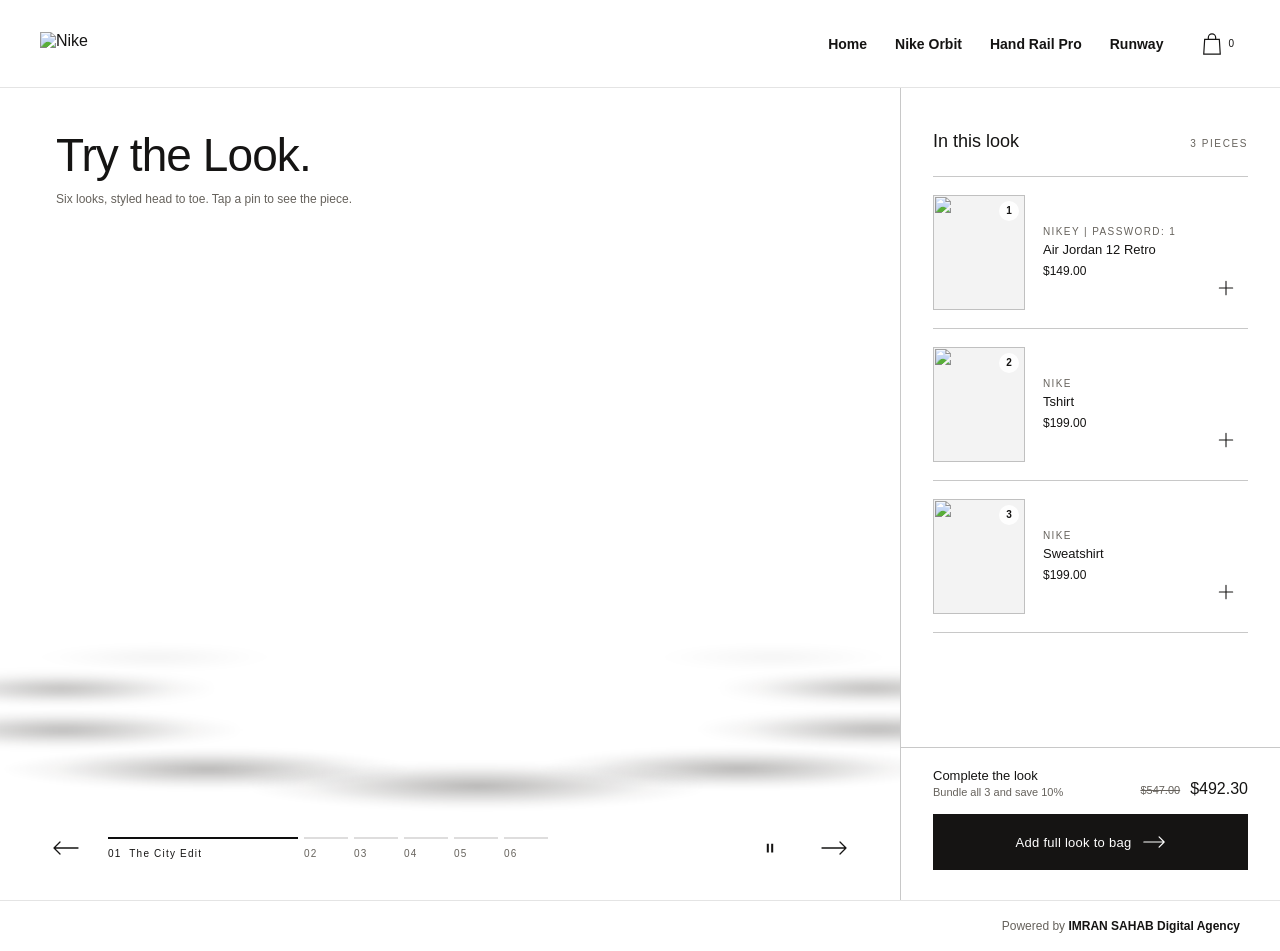
==== index.html @ c948097f "Rename Index.html to index.html so static hosts serve it at the site root Co-Authored-By: Claude Son" ====
<!doctype html>
<html lang="en">
<head>
<meta charset="utf-8">
<meta name="viewport" content="width=device-width,initial-scale=1">
<meta name="theme-color" content="#ffffff">
<meta name="author" content="IMRAN SAHAB Digital Agency">
<title>Try the Look — Runway</title>
<meta name="description" content="Six looks, styled head to toe. Explore the runway, isolate a look, and tap a pin to see the piece.">
<link rel="preload" as="image" href="https://reel-ref-try-the-look.vercel.app/assets/model-1-640.webp" fetchpriority="high">
<style>
@font-face{font-family:Inter;src:url(https://reel-ref-try-the-look.vercel.app/assets/inter-600.woff2) format('woff2');font-weight:600;font-style:normal;font-display:swap}
:root{color-scheme:light;--font-body--family:Helvetica,Arial,sans-serif;--font-body--weight:400;--font-heading--family:Helvetica,Arial,sans-serif;--font-heading--weight:400;--color-primary-button-background:#151413;--color-primary-button-text:#fff;--style-border-radius-buttons-primary:0px}
*{box-sizing:border-box}
html,body{margin:0;padding:0;max-width:100%;font-family:Helvetica,Arial,sans-serif;color:#151413;background:#fff}
body{overflow-x:hidden}
button,input,select{font:inherit}
a{color:inherit;text-decoration:none}
button{color:inherit}
button,a{-webkit-tap-highlight-color:transparent}
button:focus-visible,a:focus-visible{outline:2px solid #151413;outline-offset:4px}
[hidden]{display:none!important}

/* header */
.site-header{height:88px;padding:0 40px;display:flex;align-items:center;gap:32px;border-bottom:1px solid #e4e4e4;background:#fff;position:relative;z-index:50}
.brand{margin-right:auto;display:inline-flex}
.brand img{display:block;width:68px;height:24px;object-fit:contain}
.site-header nav{display:flex;gap:28px;font-size:14px;font-weight:600;font-family:Inter,Helvetica,Arial,sans-serif}
.site-header nav a{padding:12px 0}
.site-header nav a:hover{text-decoration:underline;text-underline-offset:4px}
#open-bag{display:flex;align-items:center;justify-content:center;gap:5px;background:none;border:0;min-width:44px;min-height:44px;cursor:pointer}
#open-bag svg{width:22px;height:24px;fill:none;stroke:currentColor;stroke-width:1.3}
#open-bag span{font-size:10px}

/* section tokens */
runway-section{display:block;position:relative;color:var(--rw-text);background:var(--rw-panel);font-family:var(--font-body--family);font-weight:var(--font-body--weight);-webkit-font-smoothing:antialiased;
--rw-h:var(--rw-h-d);--rw-sub:var(--rw-sub-d);--rw-label:var(--rw-label-d);--rw-chip:var(--rw-chip-d);--rw-ph:var(--rw-ph-d);--rw-pt-size:var(--rw-pt-size-d);--rw-price:var(--rw-price-d);--rw-opt:var(--rw-opt-d);--rw-total:var(--rw-total-d);--rw-thumb:var(--rw-thumb-d);--rw-panel-pad:var(--rw-panel-pad-d);--rw-model-h:560px;
--rw-stage:var(--rw-c-stage);--rw-panel:var(--rw-c-panel);--rw-text:var(--rw-c-text);--rw-head:var(--rw-c-text);--rw-muted:var(--rw-c-muted);--rw-accent:var(--rw-c-accent);--rw-on-accent:var(--rw-c-on-accent);--rw-line:var(--rw-c-line);
--rw-btn-bg:var(--color-primary-button-background);--rw-btn-fg:var(--color-primary-button-text);--rw-btn-radius:var(--style-border-radius-buttons-primary);
--rw-ease:cubic-bezier(.16,1,.3,1);--rw-ease-silk:cubic-bezier(.65,0,.35,1);--rw-ease-spring:cubic-bezier(.34,1.56,.64,1);--rw-ease-sheet:cubic-bezier(.32,.72,0,1);--rw-pin-base:.15s}
.rw__sr{position:absolute;width:1px;height:1px;overflow:hidden;clip:rect(0,0,0,0);white-space:nowrap}
.rw svg{display:block}
.rw__sticky{height:var(--rw-frame-h,100svh);display:flex;flex-direction:column}
.rw__grid{flex:1 1 auto;min-height:0;display:grid;grid-template-columns:minmax(0,1fr) var(--rw-panel-w,380px);grid-template-rows:minmax(0,1fr);width:100%;max-width:none;margin:0 auto}
.rw__left{position:relative;display:flex;flex-direction:column;background:var(--rw-stage);overflow:hidden;min-height:0}
.rw__panel{position:relative;background:var(--rw-panel);min-height:0}
.rw__panel.has-rule{border-left:1px solid var(--rw-line)}
.rw__panel-inner{position:absolute;inset:0;display:flex;flex-direction:column}

/* head */
.rw__head{display:flex;justify-content:space-between;align-items:flex-end;gap:24px;padding:44px 56px 0;z-index:5;transition:opacity .7s var(--rw-ease) .2s}
.rw__intro{display:flex;flex-direction:column;gap:12px;max-width:640px}
.rw__title{margin:0;font-family:var(--rw-hf);font-weight:var(--rw-hw);font-size:var(--rw-h);line-height:1;letter-spacing:-.02em;color:var(--rw-head)}
.rw__sub{margin:0;font-size:var(--rw-sub);line-height:1.55;color:var(--rw-muted);max-width:46ch}

/* stage */
.rw__stage{position:relative;flex:1 1 auto;min-height:0;touch-action:pan-y;user-select:none;-webkit-user-select:none;cursor:grab;outline:0;overflow:hidden;z-index:0}
.rw--is-dragging .rw__stage,.rw.is-dragging .rw__stage{cursor:grabbing}
.rw__stage:focus-visible{box-shadow:inset 0 0 0 2px var(--rw-accent)}
.rw__actors,.rw__heroes{position:absolute;inset:0;transition:opacity .7s var(--rw-ease) .2s}
.rw__heroes{pointer-events:none;z-index:1500}
.rw__model{position:absolute;left:0;bottom:0;transform-origin:50% 100%;will-change:transform,opacity;opacity:0;visibility:hidden}
.rw__figure{position:relative;height:var(--rw-model-h);aspect-ratio:var(--rw-ar,.5625)}
.rw__art{position:absolute;inset:0;transform:translateY(calc(var(--rw-foot,0) * 100%))}
.rw__art>img{position:absolute;inset:0;width:100%;height:100%;object-fit:contain;object-position:50% 100%;pointer-events:none;-webkit-user-drag:none;opacity:0}
.rw__art>img.is-decoded{opacity:1}
.rw__hit{position:absolute;inset:0;z-index:1;background:transparent;border:0;padding:0;border-radius:24px;cursor:pointer}
.rw__hit:focus-visible{outline:2px solid var(--rw-accent);outline-offset:6px}
.rw__shadow{position:absolute;left:58%;bottom:0;width:150%;height:9%;min-height:14px;max-height:46px;transform:translate(-50%,50%);filter:blur(2px);pointer-events:none;background:radial-gradient(closest-side,rgb(20 16 12/.30),rgb(20 16 12/.14) 45%,rgb(20 16 12/.04) 75%,rgb(20 16 12/0))}
.rw__hero{position:absolute;left:var(--rw-hx,72%);bottom:var(--rw-hy,30px);transform:translateX(-50%) scale(var(--rw-fs,1));transform-origin:50% 100%;opacity:0;visibility:hidden}
.rw--still .rw__hero.is-on{opacity:1;visibility:visible}
.rw__morph{position:relative}
.rw__zoom{position:absolute;inset:0;z-index:1;background:transparent;border:0;padding:0;border-radius:24px;cursor:zoom-in;pointer-events:none}
.rw--still .rw__hero.is-on .rw__zoom{pointer-events:auto}
.rw__pins{position:absolute;inset:0;pointer-events:none}
.rw__pin{position:absolute;width:44px;height:44px;margin:-22px 0 0 -22px;background:transparent;border:0;padding:0;display:grid;place-items:center;cursor:pointer;pointer-events:auto;z-index:2}
.rw--popup .rw__hero .rw__pin{display:none!important}
.rw__pin-dot{position:relative;width:24px;height:24px;border-radius:50%;background:rgb(255 255 255/.86);backdrop-filter:blur(6px);-webkit-backdrop-filter:blur(6px);color:#151413;font-size:11px;font-weight:600;line-height:1;display:grid;place-items:center;box-shadow:0 4px 14px -4px rgb(0 0 0/.35);transition:transform .5s cubic-bezier(.2,1.6,.4,1),background .25s,color .25s,box-shadow .4s}
.rw__pin-dot::after,.rw__pin-dot::before{content:"";position:absolute;inset:-5px;border-radius:50%;border:1px solid rgb(255 255 255/.8);animation:rw-ring 2.6s cubic-bezier(.2,.6,.3,1) infinite;pointer-events:none}
.rw__pin-dot::before{border-color:rgb(255 255 255/.55);animation-delay:1.3s}
.rw__pin.is-hot .rw__pin-dot{transform:scale(1.3);background:var(--rw-accent);color:#fff;box-shadow:0 0 0 6px color-mix(in srgb,var(--rw-accent) 22%,transparent),0 8px 20px -6px rgb(0 0 0/.45)}
@media (hover:hover){.rw__pin:hover .rw__pin-dot{transform:scale(1.3);background:var(--rw-accent);color:#fff;box-shadow:0 0 0 6px color-mix(in srgb,var(--rw-accent) 22%,transparent),0 8px 20px -6px rgb(0 0 0/.45)}}
.rw__pin:focus-visible{outline:0}
.rw__pin:focus-visible .rw__pin-dot{box-shadow:0 0 0 2px #fff,0 0 0 4px var(--rw-accent)}
.rw__pin::after{content:attr(data-tip);position:absolute;left:calc(100% - 6px);top:50%;max-width:200px;overflow:hidden;text-overflow:ellipsis;white-space:nowrap;padding:7px 12px;border-radius:999px;background:rgb(255 255 255/.88);backdrop-filter:blur(10px);-webkit-backdrop-filter:blur(10px);color:#151413;font-size:11px;font-weight:500;letter-spacing:.04em;line-height:1;box-shadow:0 10px 26px -12px rgb(0 0 0/.4);opacity:0;transform:translate(-8px,-50%) scale(.96);transform-origin:left;transition:opacity .35s,transform .6s var(--rw-ease);pointer-events:none}
.rw__pin.is-hot::after,.rw__pin:focus-visible::after{opacity:1;transform:translate(0,-50%)}
@media (hover:hover){.rw__pin:hover::after{opacity:1;transform:translate(0,-50%)}}

/* sweep */
.rw__sweep{position:absolute;inset:0;z-index:1550;mix-blend-mode:soft-light;pointer-events:none;overflow:hidden}
.rw__sweep::before{content:"";position:absolute;top:-20%;bottom:-20%;left:0;width:42%;background:linear-gradient(100deg,transparent,rgb(255 255 255/.25) 42%,rgb(255 255 255/.55) 50%,rgb(255 255 255/.25) 58%,transparent);transform:translateX(-130%) skewX(-12deg);opacity:0}
.rw__stage.is-sweep .rw__sweep::before{animation:rw-sweep 1.5s var(--rw-ease-silk)}

/* cursor */
.rw__cursor{position:absolute;left:0;top:0;width:0;height:0;z-index:1700;pointer-events:none}
.rw__cursor-in{position:absolute;left:-42px;top:-42px;width:84px;height:84px;border-radius:50%;display:grid;place-items:center;color:#151413;border:1px solid color-mix(in srgb,#151413 28%,transparent);background:color-mix(in srgb,#fff 40%,transparent);backdrop-filter:blur(6px);-webkit-backdrop-filter:blur(6px);opacity:0;transform:scale(.3);transition:transform .6s var(--rw-ease),opacity .35s,background .35s,border-color .35s,color .35s}
.rw__cursor-label{grid-area:1/1;font-size:10px;letter-spacing:.24em;padding-left:.24em;text-transform:uppercase;white-space:nowrap;transition:opacity .25s,letter-spacing .7s var(--rw-ease)}
.rw__cursor-view{opacity:0}
.rw__cursor.is-on .rw__cursor-in{opacity:1;transform:scale(1)}
.rw__cursor.is-view .rw__cursor-drag{opacity:0}
.rw__cursor.is-view .rw__cursor-view{opacity:1}
.rw__cursor.is-link .rw__cursor-in{transform:scale(.2);background:var(--rw-accent);border-color:transparent}
.rw__cursor.is-link .rw__cursor-label{opacity:0}
.rw.is-dragging .rw__cursor.is-on .rw__cursor-in{transform:scale(.74);background:var(--rw-accent);border-color:var(--rw-accent);color:#fff}
.rw.is-dragging .rw__cursor-drag{letter-spacing:.42em;opacity:1}
.rw.is-dragging .rw__cursor-view{opacity:0}
.rw--cursor .rw__stage,.rw--cursor .rw__stage *{cursor:none}

.rw__walk{display:none}

/* controls */
.rw__controls{display:flex;align-items:center;gap:20px;padding:6px 44px 30px;z-index:5}
.rw__icon{position:relative;width:44px;height:44px;display:grid;place-items:center;border:0;background:none;color:#151413;padding:0;cursor:pointer;flex:none}
.rw__icon::before{content:"";position:absolute;inset:2px;border-radius:50%;border:1px solid currentColor;opacity:0;transform:scale(.55);transition:transform .7s var(--rw-ease),opacity .4s}
.rw__icon:hover::before{opacity:.22;transform:scale(1)}
.rw__icon svg{fill:none;stroke:currentColor;stroke-width:1.3;stroke-linecap:round;stroke-linejoin:round;transition:transform .5s cubic-bezier(.2,1.6,.4,1)}
.rw__icon[data-rw-prev]:hover svg{transform:translateX(-4px)}
.rw__icon[data-rw-next]:hover svg{transform:translateX(4px)}
.rw__icon:active svg{transform:scale(.88)}
.rw__icon:focus-visible{outline:2px solid var(--rw-accent);outline-offset:2px;border-radius:4px}
.rw__auto svg{fill:currentColor;stroke:none}
.rw__auto .rw__ic-pause{display:none}
.rw__auto.is-playing .rw__ic-pause{display:block}
.rw__auto.is-playing .rw__ic-play{display:none}
.rw__ticks{display:flex;flex:1;gap:6px;min-width:0}
.rw__tick{flex:0 1 44px;min-width:14px;height:44px;display:flex;flex-direction:column;justify-content:center;gap:9px;background:none;border:0;padding:0;text-align:left;color:var(--rw-muted);cursor:pointer;transition:flex-basis .8s cubic-bezier(.2,1.25,.3,1),color .3s}
.rw__tick[aria-current="true"]{flex:0 0 190px;color:#151413}
.rw__tick:hover{color:#151413}
.rw__tick-bar{display:block;position:relative;height:2px;width:100%;overflow:hidden;background:color-mix(in srgb,#151413 14%,transparent);transition:transform .5s var(--rw-ease)}
.rw__tick:hover .rw__tick-bar{transform:scaleY(1.5)}
.rw__tick-bar::after{content:"";position:absolute;inset:0;background:#151413;transform:scaleX(0);transform-origin:left;transition:transform 1s var(--rw-ease),opacity .4s,background .4s}
.rw__tick.is-past .rw__tick-bar::after{transform:scaleX(1);opacity:.35}
.rw__tick[aria-current="true"] .rw__tick-bar::after{transform:scaleX(1);background:var(--rw-accent);opacity:1}
.rw__auto.is-playing~* {}
.rw.is-playing .rw__tick[aria-current="true"] .rw__tick-bar::after{transform:scaleX(0);transition:none}
.rw.is-playing .rw__tick.is-run[aria-current="true"] .rw__tick-bar::after{animation:rw-fill var(--rw-speed,5s) linear forwards}
.rw__tick-label{display:block;font-size:10px;letter-spacing:.12em;white-space:nowrap;overflow:hidden;text-overflow:ellipsis;font-variant-numeric:tabular-nums}
.rw__tick-name{display:none}
.rw__tick[aria-current="true"] .rw__tick-name{display:inline;animation:rw-name-in 1.1s var(--rw-ease) .1s backwards}

/* panel */
.rw__panel-head{display:flex;justify-content:space-between;align-items:baseline;gap:12px;padding:44px 32px 18px}
.rw__panel-title{margin:0;font-family:var(--rw-hf);font-weight:var(--rw-hw);font-size:var(--rw-ph);line-height:1.1}
.rw__label{font-size:var(--rw-label);letter-spacing:.16em;text-transform:uppercase;color:var(--rw-muted);white-space:nowrap;font-variant-numeric:tabular-nums}
.rw__label.is-swap{animation:rw-fade .8s var(--rw-ease)}
.rw__look-panel{display:flex;flex-direction:column;flex:1 1 auto;min-height:0}
.rw__mhead{display:none}
.rw__items{list-style:none;margin:0;padding:6px 32px 20px;display:flex;flex-direction:column;overflow-y:auto;flex:1 1 auto;min-height:0;overscroll-behavior:contain;scrollbar-width:thin}
.rw__item{position:relative;display:grid;grid-template-columns:var(--rw-thumb) minmax(0,1fr) 44px;column-gap:18px;align-items:center;padding:18px 0;border-top:1px solid var(--rw-line)}
.rw__item:last-child{border-bottom:1px solid var(--rw-line)}
.rw__item::after{content:"";position:absolute;left:0;right:0;bottom:-1px;height:1px;background:var(--rw-accent);transform:scaleX(0);transform-origin:left;transition:transform .9s var(--rw-ease);pointer-events:none}
.rw__item.is-hot::after{transform:scaleX(1)}
@media (hover:hover){.rw__item:hover::after{transform:scaleX(1)}}
.rw__media{display:block;position:relative;aspect-ratio:4/5;overflow:hidden;background:color-mix(in srgb,#151413 5%,#fff)}
.rw__media img{width:100%;height:100%;object-fit:cover;display:block;transition:transform 1.4s var(--rw-ease)}
@media (hover:hover){.rw__item:hover .rw__media img{transform:scale(1.07)}}
.rw__num{position:absolute;top:6px;right:6px;width:20px;height:20px;border-radius:50%;background:rgb(255 255 255/.9);color:#151413;font-size:10px;font-weight:600;display:grid;place-items:center;transition:background .3s,color .3s,transform .45s cubic-bezier(.2,1.6,.4,1)}
.rw__item.is-hot .rw__num{background:var(--rw-accent);color:#fff;transform:scale(1.12)}
@media (hover:hover){.rw__item:hover .rw__num{background:var(--rw-accent);color:#fff;transform:scale(1.12)}}
.rw__tag{position:absolute;top:calc(var(--rw-tag-top) - 7px);left:calc(var(--rw-tag-left) + 8px);z-index:2;display:flex;flex-direction:column;transform-origin:10px 0;pointer-events:none}
.rw__tag::before{content:"";width:1px;height:11px;margin-left:10px;background:color-mix(in srgb,#151413 50%,transparent)}
.rw__tag-text{background:#151413;color:var(--rw-panel);font-size:9px;font-weight:600;letter-spacing:.14em;text-transform:uppercase;padding:4px 6px;border-radius:2px}
@media (hover:hover){.rw__item:hover .rw__tag{animation:rw-swing 1.4s cubic-bezier(.3,.7,.4,1)}}
.rw__info{display:flex;flex-direction:column;gap:5px;min-width:0}
.rw__type{font-size:10px;letter-spacing:.14em;text-transform:uppercase;color:var(--rw-muted);white-space:nowrap;overflow:hidden;text-overflow:ellipsis;font-variant-numeric:tabular-nums}
.rw__name{font-size:var(--rw-pt-size);font-weight:500;line-height:1.3;align-self:flex-start;background:linear-gradient(currentColor,currentColor) 0 100%/0 1px no-repeat;transition:background-size .7s var(--rw-ease)}
.rw__name:hover{background-size:100% 1px}
.rw__price{font-size:var(--rw-price);display:flex;gap:8px}
.rw__add{position:relative;width:44px;height:44px;display:grid;place-items:center;border:0;background:none;padding:0;align-self:end;cursor:pointer;color:#151413}
.rw__add::before{content:"";position:absolute;inset:4px;border-radius:var(--rw-add-radius);border:1px solid currentColor;opacity:0;transform:scale(.55);transition:transform .7s var(--rw-ease),opacity .4s;pointer-events:none}
.rw__add:hover::before,.rw__item.is-picking .rw__add::before{opacity:.22;transform:scale(1)}
.rw__add svg{grid-area:1/1;fill:none;stroke:currentColor;stroke-linecap:round;stroke-linejoin:round;transition:transform .55s cubic-bezier(.2,1.6,.4,1),opacity .2s}
.rw__add .rw__ic-plus{stroke-width:1.3}
.rw__add .rw__ic-check,.rw__add .rw__ic-spin{opacity:0}
.rw__add .rw__ic-check{stroke-width:1.5;stroke-dasharray:24;stroke-dashoffset:24}
.rw__add .rw__ic-spin{stroke-width:1.5}
.rw__item.is-picking .rw__ic-plus{transform:rotate(45deg)}
.rw__item.is-loading .rw__ic-plus{opacity:0}
.rw__item.is-loading .rw__ic-spin{opacity:1;animation:rw-spin .8s linear infinite}
.rw__item.is-loading .rw__media::after{content:"";position:absolute;inset:0;background:linear-gradient(100deg,transparent 30%,rgb(255 255 255/.5) 50%,transparent 70%);animation:rw-shimmer 1.1s linear infinite}
.rw__item.is-added .rw__ic-plus,.rw__item.is-added .rw__ic-spin{opacity:0}
.rw__item.is-added .rw__ic-check{opacity:1;color:var(--rw-accent);stroke-dashoffset:0;animation:rw-pop .6s cubic-bezier(.2,1.6,.4,1);transition:stroke-dashoffset .7s var(--rw-ease) .1s,opacity .2s}
.rw__item.is-added .rw__add::before{inset:4px;opacity:0;border-color:var(--rw-accent);animation:rw-burst 1s var(--rw-ease) forwards}

/* picker (inline + sheet) */
.rw__picker{grid-column:1/-1;display:flex;flex-direction:column;gap:14px;padding-top:16px}
.rw__picker:not([hidden]){animation:rw-drop .7s var(--rw-ease)}
.rw__picker:not([hidden]) .rw__opt{animation:rw-rise .8s var(--rw-ease)}
.rw__picker:not([hidden]) .rw__confirm{animation:rw-rise .8s var(--rw-ease) .16s backwards}
.rw__picker-head{display:none}
.rw__opt{border:0;padding:0;margin:0;min-width:0}
.rw__opt-name{font-size:var(--rw-opt,11px);color:var(--rw-text,#151413);margin-bottom:8px;padding:0;display:block}
.rw__opt-values{display:flex;flex-wrap:wrap;gap:8px}
.rw__pill{position:relative;display:inline-flex}
.rw__pill input{position:absolute;inset:0;width:100%;height:100%;opacity:0;margin:0;cursor:pointer;z-index:1}
.rw__pill-label{display:inline-flex;align-items:center;justify-content:center;min-width:44px;min-height:40px;padding:0 14px;border-radius:var(--rw-pill-radius,30px);border:1px solid var(--rw-line,#c8c8c8);background:transparent;color:var(--rw-text,#151413);font-size:var(--rw-opt,11px);transition:background .3s,color .3s,border-color .3s,transform .45s var(--rw-ease-spring,cubic-bezier(.34,1.56,.64,1)),box-shadow .45s;position:relative}
.rw__pill:hover .rw__pill-label{border-color:var(--rw-text,#151413)}
.rw__pill input:checked+.rw__pill-label{background:var(--rw-text,#151413);color:#fff;border-color:var(--rw-text,#151413)}
.rw__pill:active .rw__pill-label{transform:scale(.94)}
.rw__pill input:focus-visible+.rw__pill-label{outline:2px solid var(--rw-accent,#0e0e0e);outline-offset:2px}
.rw__pill.is-unavailable .rw__pill-label{color:var(--rw-muted,#66625c);background-image:linear-gradient(to top right,transparent calc(50% - .5px),currentColor calc(50% - .5px),currentColor calc(50% + .5px),transparent calc(50% + .5px))}
.rw__confirm,.rw__cta{position:relative;overflow:hidden;border:0;border-radius:var(--rw-btn-radius,0);background:var(--rw-btn-bg,#151413);color:var(--rw-btn-fg,#fff);font-weight:500;letter-spacing:.02em;display:flex;align-items:center;justify-content:center;cursor:pointer;width:100%}
.rw__confirm{min-height:46px;font-size:11px;gap:10px;transition:transform .4s cubic-bezier(.2,1.5,.4,1)}
.rw__confirm:hover{transform:translateY(-1px)}
.rw__confirm::before,.rw__cta::before{content:"";position:absolute;top:0;bottom:0;left:0;width:60%;background:linear-gradient(100deg,transparent,rgb(255 255 255/.26) 50%,transparent);transform:translateX(-140%) skewX(-18deg);pointer-events:none}
.rw__confirm:hover::before,.rw__cta:hover::before{transform:translateX(260%) skewX(-18deg);transition:transform 1.1s var(--rw-ease,cubic-bezier(.16,1,.3,1))}
.rw__confirm:disabled{opacity:.45;cursor:default}

/* bundle */
.rw__bundle{padding:20px 32px 30px;display:flex;flex-direction:column;gap:16px;background:var(--rw-panel)}
.rw__bundle.has-rule{border-top:1px solid var(--rw-line)}
.rw__msg{margin:0;font-size:11px;line-height:1.45;color:var(--rw-accent)}
.rw__msg:not(:empty){animation:rw-rise .6s var(--rw-ease)}
.rw__msg:empty{display:none}
.rw__bundle-row{display:flex;justify-content:space-between;align-items:flex-end;gap:12px}
.rw__bundle-copy{display:flex;flex-direction:column;gap:3px}
.rw__bundle-title{font-size:13px;font-weight:500}
.rw__bundle-note{font-size:11px;color:var(--rw-muted)}
.rw__bundle-price{display:flex;align-items:baseline;gap:10px;white-space:nowrap}
.rw__bundle-price s{font-size:11px;color:var(--rw-muted)}
.rw__bundle-price strong{font-family:var(--rw-hf);font-weight:var(--rw-hw);font-size:var(--rw-total)}
.rw__cta{min-height:56px;font-size:13px;gap:12px;transition:transform .6s var(--rw-ease),background .45s,color .45s,box-shadow .6s var(--rw-ease)}
.rw__cta:hover{transform:translateY(-2px);box-shadow:0 18px 34px -22px color-mix(in srgb,#151413 80%,transparent)}
.rw__cta:active{transform:scale(.985)}
.rw__cta-arrow{transition:transform .5s cubic-bezier(.2,1.6,.4,1);fill:none;stroke:currentColor;stroke-width:1.4;stroke-linecap:round;stroke-linejoin:round}
.rw__cta:hover .rw__cta-arrow{transform:translateX(4px)}
.rw .rw__cta-spin{display:none;fill:none;stroke:currentColor;stroke-width:1.8;stroke-linecap:round}
.rw__cta.is-loading .rw__cta-arrow{display:none}
.rw__cta.is-loading .rw__cta-spin{display:block;animation:rw-spin .8s linear infinite}
.rw__cta:disabled{opacity:.5}
.rw__cta-m,.rw__cta-done{display:none}
.rw__look-panel.is-complete .rw__cta{background:var(--rw-accent);color:#fff;animation:rw-glow 1.8s var(--rw-ease)}
.rw__look-panel.is-complete .rw__cta-add,.rw__look-panel.is-complete .rw__cta-m{display:none}
.rw__look-panel.is-complete .rw__cta-done{display:inline;animation:rw-rise .7s}
.rw__look-panel.is-in .rw__bundle-row{animation:rw-rise 1s var(--rw-ease) .38s backwards}
.rw__look-panel.is-in .rw__cta{animation:rw-rise 1s var(--rw-ease) .46s backwards}
.rw__look-panel.is-in.is-complete .rw__cta{animation:rw-glow 1.8s var(--rw-ease)}
.rw__look-panel.is-in .rw__item{animation:rw-item-in 1.1s var(--rw-ease) backwards;animation-delay:calc(var(--i)*85ms + 140ms)}
.rw__look-panel.is-in .rw__media{animation:rw-curtain 1.2s var(--rw-ease) backwards;animation-delay:calc(var(--i)*85ms + 200ms)}
.rw__look-panel.is-in .rw__media img{animation:rw-media-in 1.8s var(--rw-ease) backwards;animation-delay:calc(var(--i)*85ms + 200ms)}

/* intro reveal */
.rw--js .rw__title,.rw--js .rw__sub,.rw--js .rw__panel-head{opacity:0;transform:translateY(22px);filter:blur(8px)}
.rw--js .rw__title{letter-spacing:.03em}
.rw--js .rw__stage,.rw--js .rw__controls,.rw--js .rw__panel{opacity:0}
.rw--js.is-revealed .rw__title,.rw--js.is-revealed .rw__sub,.rw--js.is-revealed .rw__panel-head{opacity:1;transform:none;filter:none;transition:opacity 1.1s var(--rw-ease),transform 1.4s var(--rw-ease),filter 1.1s var(--rw-ease),letter-spacing 1.8s var(--rw-ease)}
.rw--js.is-revealed .rw__title{letter-spacing:-.02em;transition-delay:.12s}
.rw--js.is-revealed .rw__sub{transition-delay:.26s}
.rw--js.is-revealed .rw__panel-head{transition-delay:.34s}
.rw--js.is-revealed .rw__stage{opacity:1;transition:opacity 1.6s var(--rw-ease) .1s}
.rw--js.is-revealed .rw__panel{opacity:1;transition:opacity 1.2s var(--rw-ease) .25s}
.rw--js.is-revealed .rw__controls{opacity:1;transition:opacity 1.2s var(--rw-ease) .55s}

/* popup */
.rw__lb{position:absolute;inset:0;z-index:40;visibility:hidden;pointer-events:none;transition:visibility 0s linear .95s}
.rw__lb::before{content:"";position:absolute;inset:0;background:var(--rw-stage);opacity:0;transition:opacity .6s var(--rw-ease) .15s}
.rw--zoom .rw__lb{visibility:visible;pointer-events:auto;transition:none}
.rw--zoom .rw__lb::before{opacity:1;transition:opacity .45s}
.rw--zoom .rw__actors,.rw--zoom .rw__heroes,.rw--zoom .rw__head,.rw--zoom .rw__walk{opacity:0;pointer-events:none;transition:opacity .35s}
.rw__lb-stage{position:absolute;inset:88px 48px 48px;display:flex;align-items:flex-end;justify-content:center;cursor:zoom-out}
.rw__lb-model{position:relative;flex:0 0 auto;cursor:default;transition:transform .95s var(--rw-ease)}
.rw__lb-model .rw__figure{height:var(--rw-model-h)}
.rw__lb-model .rw__pin{display:block}
.rw__lb-model .rw__pin-dot{animation:rw-pin-in .9s var(--rw-ease-spring) backwards;animation-delay:calc(var(--pi)*110ms + .6s)}
.rw__lb-top{position:absolute;top:0;left:0;right:0;display:flex;justify-content:space-between;align-items:flex-start;gap:16px;padding:32px 32px 0 56px;opacity:0;transform:translateY(-10px);transition:opacity .3s,transform .3s}
.rw--zoom .rw__lb-top{opacity:1;transform:none;transition:opacity .8s .35s,transform 1s var(--rw-ease) .35s}
.rw__lb-cap{margin:0;display:flex;flex-direction:column;gap:6px;min-width:0}
.rw__lb-kicker{font-size:10px;letter-spacing:.2em;text-transform:uppercase;color:var(--rw-muted);font-variant-numeric:tabular-nums}
.rw__lb-name{font-family:var(--rw-hf);font-weight:var(--rw-hw);font-size:var(--rw-chip);line-height:1.1;overflow:hidden;text-overflow:ellipsis;white-space:nowrap}
.rw__lb-close{width:48px;height:48px;border-radius:50%;flex:none;display:grid;place-items:center;padding:0;cursor:pointer;border:1px solid color-mix(in srgb,#151413 22%,transparent);background:color-mix(in srgb,#fff 55%,transparent);backdrop-filter:blur(8px);-webkit-backdrop-filter:blur(8px);transition:transform .6s var(--rw-ease),border-color .6s var(--rw-ease)}
.rw__lb-close:hover{transform:rotate(90deg);border-color:#151413}
.rw__lb-close:focus-visible{outline:2px solid var(--rw-accent);outline-offset:3px}
.rw__lb-close svg{fill:none;stroke:currentColor;stroke-width:1.5;stroke-linecap:round}
.rw__lb-hint{position:absolute;bottom:16px;left:0;right:0;margin:0;text-align:center;font-size:10px;letter-spacing:.2em;text-transform:uppercase;color:var(--rw-muted);pointer-events:none;opacity:0}
.rw--zoom .rw__lb-hint{opacity:1;transition:opacity 1s var(--rw-ease) 1.1s}

/* bag dialog, toast */
#bag-dialog{border:1px solid #d9d9d9;background:#fff;color:#151413;padding:24px;width:min(560px,100vw - 32px);max-height:85dvh;overflow:auto}
#bag-dialog::backdrop{background:#0005;backdrop-filter:blur(4px)}
.bag-heading{display:flex;justify-content:space-between;align-items:center;gap:20px}
.bag-heading h2{font-size:25px;font-weight:400;margin:0}
#close-bag{font-size:28px;width:44px;height:44px;background:none;border:0;cursor:pointer;line-height:1}
.bag-note{font-size:12px;color:#666;line-height:1.5}
.bag-row{display:grid;grid-template-columns:60px 1fr auto;gap:18px;align-items:center;padding:18px 0;border-bottom:1px solid #ddd}
.bag-row img{width:60px;height:80px;object-fit:contain}
.bag-row h3{font-size:14px;font-weight:400;margin:0 0 8px}
.bag-row p{font-size:12px;margin:0 0 6px}
.bag-row a{font-size:12px;text-decoration:underline;text-underline-offset:3px}
.bag-row button{font-size:20px;padding:12px;background:none;border:0;cursor:pointer}
#bag-total{text-align:right;font-size:15px;padding:12px 0;margin:0}
#export-bag{background:#151413;color:#fff;border:0;padding:16px 20px;width:100%;cursor:pointer}
#export-bag:disabled{opacity:.4;cursor:default}
#bag-status{position:fixed;bottom:24px;left:50%;transform:translateX(-50%);background:#151413;color:#fff;padding:12px 20px;font-size:12px;z-index:2147483002;opacity:0;transition:opacity .25s;pointer-events:none}
#bag-status.is-on{opacity:1}

/* sheet host */
.rw-sheet-host .rw__pick-scrim{position:fixed;inset:0;z-index:2147483000;background:rgb(12 10 8/.38);border:0;padding:0;opacity:0;transition:opacity .5s var(--rw-ease)}
.rw-sheet-host.is-open .rw__pick-scrim{opacity:1}
.rw-sheet-host .rw__picker{position:fixed;left:0;right:0;bottom:0;z-index:2147483001;max-height:min(82vh,640px);overflow:auto;overscroll-behavior:contain;gap:18px;padding:14px 20px calc(20px + env(safe-area-inset-bottom));background:var(--rw-panel);border-radius:var(--rw-bar-r) var(--rw-bar-r) 0 0;box-shadow:0 -24px 60px -24px rgb(0 0 0/.4);animation:rw-sheet-up .65s var(--rw-ease-sheet)}
.rw-sheet-host .rw__picker::before{content:"";align-self:center;width:34px;height:4px;border-radius:2px;background:color-mix(in srgb,var(--rw-text) 16%,transparent);flex:none}
.rw-sheet-host .rw__picker-head{display:grid;grid-template-columns:52px 1fr 44px;gap:14px;align-items:center;padding-bottom:16px;border-bottom:1px solid var(--rw-line)}
.rw-sheet-host .rw__picker-thumb{width:52px;height:64px;object-fit:cover;display:block}
.rw-sheet-host .rw__picker-title{font-size:var(--rw-pt-size);font-weight:500;display:block}
.rw-sheet-host .rw__picker-price{font-size:var(--rw-price);color:var(--rw-muted);display:block}
.rw-sheet-host .rw__picker-close{width:44px;height:44px;border:0;background:none;display:grid;place-items:center;padding:0;cursor:pointer;transition:transform .4s}
.rw-sheet-host .rw__picker-close:active{transform:rotate(90deg) scale(.9)}
.rw-sheet-host .rw__picker-close svg{fill:none;stroke:currentColor;stroke-width:1.5;stroke-linecap:round}
.rw-sheet-host .rw__confirm{min-height:54px}
.rw-sheet-host .rw__picker-head>span{display:block}

/* keyframes */
@keyframes rw-fade{from{opacity:0;transform:translateY(6px)}to{opacity:1;transform:none}}
@keyframes rw-name-in{from{opacity:0;letter-spacing:.34em}to{opacity:1;letter-spacing:.12em}}
@keyframes rw-fill{from{transform:scaleX(0)}to{transform:scaleX(1)}}
@keyframes rw-sweep{0%{transform:translateX(-130%) skewX(-12deg);opacity:0}18%{opacity:1}100%{transform:translateX(330%) skewX(-12deg);opacity:0}}
@keyframes rw-ring{from{transform:scale(.8);opacity:.9}to{transform:scale(1.7);opacity:0}}
@keyframes rw-pin-in{from{transform:scale(0);opacity:0}to{transform:scale(1);opacity:1}}
@keyframes rw-swing{0%{transform:rotate(-16deg)}25%{transform:rotate(11deg)}45%{transform:rotate(-7deg)}65%{transform:rotate(4deg)}82%{transform:rotate(-2deg)}100%{transform:rotate(0)}}
@keyframes rw-item-in{from{opacity:0;transform:translateY(26px);filter:blur(8px)}to{opacity:1;transform:none;filter:none}}
@keyframes rw-curtain{from{clip-path:inset(0 0 100% 0)}to{clip-path:inset(0)}}
@keyframes rw-media-in{from{transform:scale(1.22);filter:saturate(.4) brightness(1.08)}to{transform:none;filter:none}}
@keyframes rw-drop{from{opacity:0;transform:translateY(-8px)}to{opacity:1;transform:none}}
@keyframes rw-rise{from{opacity:0;transform:translateY(14px)}to{opacity:1;transform:none}}
@keyframes rw-glow{0%{box-shadow:0 0 0 0 color-mix(in srgb,var(--rw-accent) 55%,transparent)}100%{box-shadow:0 0 0 16px color-mix(in srgb,var(--rw-accent) 0%,transparent)}}
@keyframes rw-pop{0%{transform:scale(.4)}60%{transform:scale(1.25)}100%{transform:scale(1)}}
@keyframes rw-burst{from{transform:scale(.55);opacity:.9}to{transform:scale(1.7);opacity:0}}
@keyframes rw-spin{to{transform:rotate(360deg)}}
@keyframes rw-shimmer{from{transform:translateX(-100%)}to{transform:translateX(100%)}}
@keyframes rw-sheet-up{from{transform:translateY(100%)}to{transform:none}}
@keyframes rw-card-in{from{opacity:0;transform:translateY(10px)}to{opacity:1;transform:none}}

/* 750-1099 */
@media (min-width:750px) and (max-width:1099px){
.rw__head{padding:36px 32px 0;flex-direction:column;align-items:flex-start}
.rw__controls{padding:6px 22px 26px}
.rw__tick[aria-current="true"]{flex-basis:130px}
.rw__grid{grid-template-columns:minmax(0,1fr) min(380px,380px)}
}
/* phones */
@media (max-width:749px){
.site-header{height:68px;padding:0 20px;gap:18px}
.brand img{width:48px;height:17px}
.site-header nav{gap:14px;font-size:11px}
.site-header nav a{padding:15px 0}
.site-header nav a:nth-child(2),.site-header nav a:nth-child(3){display:none}
#open-bag{margin-left:8px}
runway-section{--rw-h:var(--rw-h-m);--rw-sub:var(--rw-sub-m);--rw-label:var(--rw-label-m);--rw-chip:var(--rw-chip-m);--rw-ph:var(--rw-ph-m);--rw-pt-size:var(--rw-pt-size-m);--rw-price:var(--rw-price-m);--rw-opt:var(--rw-opt-m);--rw-total:var(--rw-total-m);--rw-thumb:var(--rw-thumb-m);--rw-panel-pad:20px}
.rw__grid{display:flex;flex-direction:column;position:relative;overflow:hidden}
.rw__left{flex:1 1 auto;z-index:1;padding-bottom:20px}
.rw__head{flex-direction:column;align-items:stretch;gap:18px;padding:30px 20px 0}
.rw__intro{gap:10px}
.rw__title{font-size:min(24px,11.5vw)}
.rw__controls{display:none}
.rw__walk{display:block;position:absolute;left:50%;bottom:8px;z-index:1600;width:min(140px,38%);transform:translateX(-50%)}
.rw__walk-line{display:block;height:2px;background:color-mix(in srgb,var(--rw-text) 14%,transparent);position:relative;overflow:hidden}
.rw__walk-line::after{content:"";position:absolute;inset:0;background:var(--rw-accent);transform:scaleX(var(--rw-progress,.1667));transform-origin:left;transition:transform 1.1s var(--rw-ease)}
.rw__panel{position:relative;z-index:2;flex:0 0 auto;margin-top:-20px;border-radius:20px 20px 0 0;border-left:0}
.rw__panel-inner{position:static}
.rw__panel-head{display:none}
.rw__look-panel{flex:0 0 auto}
.rw__mhead{display:flex;align-items:baseline;justify-content:space-between;gap:12px;padding:12px 20px 6px}
.rw__mhead-title{font-family:var(--rw-hf);font-weight:var(--rw-hw);font-size:16px;line-height:1.15;overflow:hidden;text-overflow:ellipsis;white-space:nowrap}
.rw__look-panel.is-in .rw__mhead .rw__label{animation:rw-fade .8s var(--rw-ease)}
.rw__items{flex-direction:row;flex:0 0 auto;gap:0;padding:10px 20px 6px;overflow-x:auto;overflow-y:hidden;scroll-snap-type:x mandatory;scroll-padding-inline:20px;overscroll-behavior-x:contain;scrollbar-width:none;-webkit-overflow-scrolling:touch}
.rw__items::-webkit-scrollbar{display:none}
.rw__item{flex:0 0 calc(100% - 64px);scroll-snap-align:start;margin-right:16px;padding:6px 16px 6px 0;column-gap:14px;border-top:0;border-bottom:0!important}
.rw__item:last-child{margin-right:0}
.rw__item:not(:last-child){border-right:1px solid var(--rw-line)}
.rw__add{align-self:center}
.rw__media:active img{transform:scale(1.04)}
.rw__tag{left:6px;top:-1px}
.rw__look-panel.is-in .rw__item{animation:rw-card-in .9s var(--rw-ease) backwards;animation-delay:calc(var(--i)*80ms + 100ms)}
.rw__look-panel.is-in .rw__media,.rw__look-panel.is-in .rw__media img{animation:none}
.rw__bundle{padding:10px 20px calc(16px + env(safe-area-inset-bottom));gap:10px}
.rw__bundle.has-rule{border-top:0}
.rw__bundle-row{display:none}
.rw__cta{min-height:54px}
.rw__cta-add,.rw__cta-arrow{display:none}
.rw__cta-m{display:inline}
.rw__look-panel.is-in .rw__cta{animation:rw-rise 1s var(--rw-ease) .3s backwards}
.rw__lb{bottom:20px}
.rw__lb-stage{inset:72px 16px 40px}
.rw__lb-top{padding:16px 12px 0 20px}
.rw__lb-close{width:44px;height:44px}
.rw__lb-hint{bottom:12px}
.rw__pin::after{max-width:150px}
}
@media (max-width:374px){
.rw__head{padding:22px 16px 0}
.rw__mhead{padding-left:16px;padding-right:16px}
.rw__items{padding-left:16px;padding-right:16px;scroll-padding-inline:16px}
.rw__bundle{padding-left:16px;padding-right:16px}
.rw__item{flex-basis:calc(100% - 44px);column-gap:12px}
}
@media (max-height:520px) and (orientation:landscape){
.rw__head{padding-top:14px}
.rw__sub{display:none}
.rw__title{font-size:min(var(--rw-h),36px)}
.rw__panel-head{padding:18px 32px 10px}
.rw__controls{padding-bottom:8px}
}
@media (hover:none){.rw__item:hover .rw__media img{transform:none}}

/* reduced motion */
@media (prefers-reduced-motion:reduce){
html{scroll-behavior:auto}
.rw--js .rw__title,.rw--js .rw__sub,.rw--js .rw__panel-head,.rw--js .rw__stage,.rw--js .rw__controls,.rw--js .rw__panel{opacity:1;transform:none;filter:none;transition:none!important}
.rw--js .rw__title{letter-spacing:-.02em}
.rw__pin-dot::after,.rw__pin-dot::before,.rw__lb-model .rw__pin-dot,.rw__item:hover .rw__tag,.rw__look-panel.is-in .rw__item,.rw__look-panel.is-in .rw__media,.rw__look-panel.is-in .rw__media img,.rw__picker:not([hidden]),.rw__picker:not([hidden]) .rw__opt,.rw__picker:not([hidden]) .rw__confirm,.rw__look-panel.is-in .rw__bundle-row,.rw__look-panel.is-in .rw__cta,.rw__look-panel.is-complete .rw__cta,.rw__look-panel.is-complete .rw__cta-done,.rw__tick[aria-current="true"] .rw__tick-name,.rw__label.is-swap,.rw__item.is-added .rw__ic-check,.rw__item.is-added .rw__add::before,.rw__item.is-loading .rw__media::after,.rw__msg:not(:empty),.rw__look-panel.is-in .rw__mhead .rw__label,.rw-sheet-host .rw__picker{animation:none!important}
.rw__tick,.rw__icon,.rw__icon svg,.rw__cta,.rw__cursor-in,.rw__name,.rw__item::after,.rw__lb-model,.rw__lb::before,.rw__lb-top,.rw__lb-hint,.rw__actors,.rw__heroes,.rw__head,.rw__walk-line::after,.rw-sheet-host .rw__pick-scrim,#bag-status{transition:none!important}
}

/* footer */
.site-footer{display:flex;justify-content:flex-end;align-items:center;padding:18px 40px;border-top:1px solid #e4e4e4;background:#fff;font-size:12px;color:#66625c}
.site-footer a{color:inherit;text-decoration:none}
.site-footer strong{font-weight:600;color:#151413}
@media (max-width:749px){.site-footer{padding:16px 20px}}

</style>
</head>
<body>
<header class="site-header shopify-section-group-header-group">
<a href="./" class="brand" aria-label="Runway home"><img src="https://reel-ref-try-the-look.vercel.app/assets/nike-logo.svg" width="68" height="24" alt="Nike"></a>
<nav aria-label="Main navigation"><a href="./">Home</a><a href="https://nike-makknzjs.myshopify.com/pages/nike-orbit" target="_blank" rel="noopener noreferrer">Nike Orbit</a><a href="https://nike-makknzjs.myshopify.com/pages/scene-rail" target="_blank" rel="noopener noreferrer">Hand Rail Pro</a><a href="./" aria-current="page">Runway</a></nav>
<button id="open-bag" type="button" aria-label="Open styling bag"><svg width="22" height="24" viewBox="0 0 24 26" fill="none" stroke="currentColor" stroke-width="1.3" aria-hidden="true"><path d="M4 8h16l1 16H3L4 8zM8 8V6a4 4 0 0 1 8 0v2"/></svg><span data-cart-count>0</span></button>
</header>
<main>
<runway-section id="Runway-template--28035983671601__the_runway_wdM8BG" class="rw rw--add-icon rw--popup rw--list has-dividers has-border" data-feel="balanced" data-blur="true" data-mblur="true" data-style="ring" data-mstyle="classic" data-fit="true" data-height-mode="original" data-height-vh="100" data-mheight-mode="custom" data-mheight-vh="109" data-reflect="false" data-autoplay="true" data-speed="5000" data-after-add="stay" data-bundle-code="" data-msg-choose="Pick a size for: [items]" data-msg-error="Couldn’t add to bag. Please try again." data-msg-soldout="Sold out" style="--rw-c-stage:#ffffff;--rw-c-panel:#ffffff;--rw-c-text:#151413;--rw-c-muted:#66625c;--rw-c-accent:#0e0e0e;--rw-c-on-accent:#ffffff;--rw-c-line:#c8c8c8;--rw-card:#DFDFDF;--rw-hf:var(--font-heading--family, inherit);--rw-hw:400;--rw-h-d:46px;--rw-h-m:24px;--rw-sub-d:12px;--rw-sub-m:12px;--rw-eyebrow-d:11px;--rw-eyebrow-m:10px;--rw-label-d:10px;--rw-label-m:9px;--rw-chip-d:17px;--rw-chip-m:18px;--rw-ph-d:18px;--rw-ph-m:16px;--rw-pt-size-d:13px;--rw-pt-size-m:12px;--rw-price-d:12px;--rw-price-m:12px;--rw-opt-d:11px;--rw-opt-m:11px;--rw-total-d:16px;--rw-total-m:16px;--rw-thumb-d:92px;--rw-thumb-m:62px;--rw-tag-top:18px;--rw-tag-left:0px;--rw-thumb-radius:0px;--rw-morph:900ms;--rw-bar-r:20px;--rw-panel-w:380px;--rw-panel-pad-d:32px;--rw-radius:0px;--rw-max:none;--rw-speed:5s;--rw-ax:40%;--rw-btn-radius:0px;--rw-pill-radius:30px;--rw-add-radius:20px">
<div class="rw__sticky"><div class="rw__grid">
<div class="rw__left">
<div class="rw__head"><div class="rw__intro"><h2 class="rw__title">Try the Look.</h2><p class="rw__sub">Six looks, styled head to toe. Tap a pin to see the piece.</p></div><span class="rw__sr" aria-live="polite" aria-atomic="true" data-rw-live></span></div>
<div class="rw__stage" data-rw-stage tabindex="0" role="region" aria-roledescription="carousel" aria-label="Try the Look. — use arrow keys or swipe to change look">
<div class="rw__actors" data-rw-actors><div class="rw__model" data-rw-model data-index="0" aria-hidden="true"><span class="rw__shadow"></span><div class="rw__figure" style="--rw-ar:0.5625"><div class="rw__art"><img src="https://reel-ref-try-the-look.vercel.app/assets/model-1-640.webp" srcset="https://reel-ref-try-the-look.vercel.app/assets/model-1-640.webp 640w, https://reel-ref-try-the-look.vercel.app/assets/original-look-1.webp 1080w" sizes="(min-width: 1800px) 540px, (min-width: 750px) 420px, 320px" loading="eager" decoding="async" width="1100" height="1956" draggable="false" data-model-image alt="The City Edit"><button class="rw__hit" type="button" data-rw-go="0" aria-label="Look 1: The City Edit" tabindex="-1"></button></div></div></div><div class="rw__model" data-rw-model data-index="1" aria-hidden="true"><span class="rw__shadow"></span><div class="rw__figure" style="--rw-ar:0.5625"><div class="rw__art"><img src="https://reel-ref-try-the-look.vercel.app/assets/model-5-640.webp" srcset="https://reel-ref-try-the-look.vercel.app/assets/model-5-640.webp 640w, https://reel-ref-try-the-look.vercel.app/assets/original-look-5.webp 1080w" sizes="(min-width: 1800px) 540px, (min-width: 750px) 420px, 320px" loading="eager" decoding="async" width="1100" height="1956" draggable="false" data-model-image alt="Gallery Opening"><button class="rw__hit" type="button" data-rw-go="1" aria-label="Look 2: Gallery Opening" tabindex="-1"></button></div></div></div><div class="rw__model" data-rw-model data-index="2" aria-hidden="true"><span class="rw__shadow"></span><div class="rw__figure" style="--rw-ar:0.5625"><div class="rw__art"><img src="https://reel-ref-try-the-look.vercel.app/assets/model-4-640.webp" srcset="https://reel-ref-try-the-look.vercel.app/assets/model-4-640.webp 640w, https://reel-ref-try-the-look.vercel.app/assets/original-look-4.webp 1080w" sizes="(min-width: 1800px) 540px, (min-width: 750px) 420px, 320px" loading="eager" decoding="async" width="1100" height="1956" draggable="false" data-model-image alt="Gallery Opening"><button class="rw__hit" type="button" data-rw-go="2" aria-label="Look 3: Gallery Opening" tabindex="-1"></button></div></div></div><div class="rw__model" data-rw-model data-index="3" aria-hidden="true"><span class="rw__shadow"></span><div class="rw__figure" style="--rw-ar:0.5625"><div class="rw__art"><img src="https://reel-ref-try-the-look.vercel.app/assets/model-6-640.webp" srcset="https://reel-ref-try-the-look.vercel.app/assets/model-6-640.webp 640w, https://reel-ref-try-the-look.vercel.app/assets/original-look-6.webp 1080w" sizes="(min-width: 1800px) 540px, (min-width: 750px) 420px, 320px" loading="eager" decoding="async" width="1100" height="1956" draggable="false" data-model-image alt="Studio Day"><button class="rw__hit" type="button" data-rw-go="3" aria-label="Look 4: Studio Day" tabindex="-1"></button></div></div></div><div class="rw__model" data-rw-model data-index="4" aria-hidden="true"><span class="rw__shadow"></span><div class="rw__figure" style="--rw-ar:0.5625"><div class="rw__art"><img src="https://reel-ref-try-the-look.vercel.app/assets/model-3-640.webp" srcset="https://reel-ref-try-the-look.vercel.app/assets/model-3-640.webp 640w, https://reel-ref-try-the-look.vercel.app/assets/original-look-3.webp 1080w" sizes="(min-width: 1800px) 540px, (min-width: 750px) 420px, 320px" loading="eager" decoding="async" width="1100" height="1956" draggable="false" data-model-image alt="Studio Day"><button class="rw__hit" type="button" data-rw-go="4" aria-label="Look 5: Studio Day" tabindex="-1"></button></div></div></div><div class="rw__model" data-rw-model data-index="5" aria-hidden="true"><span class="rw__shadow"></span><div class="rw__figure" style="--rw-ar:0.5625"><div class="rw__art"><img src="https://reel-ref-try-the-look.vercel.app/assets/model-2-640.webp" srcset="https://reel-ref-try-the-look.vercel.app/assets/model-2-640.webp 640w, https://reel-ref-try-the-look.vercel.app/assets/original-look-2.webp 1080w" sizes="(min-width: 1800px) 540px, (min-width: 750px) 420px, 320px" loading="eager" decoding="async" width="1100" height="1956" draggable="false" data-model-image alt="Studio Day"><button class="rw__hit" type="button" data-rw-go="5" aria-label="Look 6: Studio Day" tabindex="-1"></button></div></div></div></div>
<div class="rw__heroes" data-rw-heroes><div class="rw__hero is-on" data-rw-hero data-index="0" data-name="The City Edit" data-label="Look 1: The City Edit" data-probe="https://reel-ref-try-the-look.vercel.app/assets/model-1-640.webp" aria-hidden="false"><div class="rw__morph"><span class="rw__shadow"></span><div class="rw__figure" style="--rw-ar:0.5625"><div class="rw__art"><img src="https://reel-ref-try-the-look.vercel.app/assets/model-1-640.webp" srcset="https://reel-ref-try-the-look.vercel.app/assets/model-1-640.webp 640w, https://reel-ref-try-the-look.vercel.app/assets/original-look-1.webp 1080w" sizes="(min-width: 1800px) 540px, (min-width: 750px) 420px, 320px" loading="eager" decoding="async" width="1100" height="1956" draggable="false" data-model-image alt="The City Edit"><button class="rw__zoom" type="button" data-rw-zoom aria-label="View look: The City Edit" tabindex="0"></button><div class="rw__pins"><button class="rw__pin" type="button" data-rw-pin="1" data-tip="Air Jordan 12 Retro" style="left:47%;top:27%;--pi:1" aria-label="1: Air Jordan 12 Retro" tabindex="-1"><span class="rw__pin-dot">1</span></button><button class="rw__pin" type="button" data-rw-pin="2" data-tip="Tshirt" style="left:48%;top:58%;--pi:2" aria-label="2: Tshirt" tabindex="-1"><span class="rw__pin-dot">2</span></button><button class="rw__pin" type="button" data-rw-pin="3" data-tip="Sweatshirt" style="left:45%;top:96%;--pi:3" aria-label="3: Sweatshirt" tabindex="-1"><span class="rw__pin-dot">3</span></button></div></div></div></div></div><div class="rw__hero" data-rw-hero data-index="1" data-name="Gallery Opening" data-label="Look 2: Gallery Opening" data-probe="https://reel-ref-try-the-look.vercel.app/assets/model-5-640.webp" aria-hidden="true"><div class="rw__morph"><span class="rw__shadow"></span><div class="rw__figure" style="--rw-ar:0.5625"><div class="rw__art"><img src="https://reel-ref-try-the-look.vercel.app/assets/model-5-640.webp" srcset="https://reel-ref-try-the-look.vercel.app/assets/model-5-640.webp 640w, https://reel-ref-try-the-look.vercel.app/assets/original-look-5.webp 1080w" sizes="(min-width: 1800px) 540px, (min-width: 750px) 420px, 320px" loading="eager" decoding="async" width="1100" height="1956" draggable="false" data-model-image alt="Gallery Opening"><button class="rw__zoom" type="button" data-rw-zoom aria-label="View look: Gallery Opening" tabindex="-1"></button><div class="rw__pins"><button class="rw__pin" type="button" data-rw-pin="1" data-tip="Tatum 5 Orbit" style="left:50%;top:28%;--pi:1" aria-label="1: Tatum 5 Orbit" tabindex="-1"><span class="rw__pin-dot">1</span></button><button class="rw__pin" type="button" data-rw-pin="2" data-tip="Hoodie Black" style="left:48%;top:58%;--pi:2" aria-label="2: Hoodie Black" tabindex="-1"><span class="rw__pin-dot">2</span></button><button class="rw__pin" type="button" data-rw-pin="3" data-tip="Tshirt" style="left:45%;top:88%;--pi:3" aria-label="3: Tshirt" tabindex="-1"><span class="rw__pin-dot">3</span></button></div></div></div></div></div><div class="rw__hero" data-rw-hero data-index="2" data-name="Gallery Opening" data-label="Look 3: Gallery Opening" data-probe="https://reel-ref-try-the-look.vercel.app/assets/model-4-640.webp" aria-hidden="true"><div class="rw__morph"><span class="rw__shadow"></span><div class="rw__figure" style="--rw-ar:0.5625"><div class="rw__art"><img src="https://reel-ref-try-the-look.vercel.app/assets/model-4-640.webp" srcset="https://reel-ref-try-the-look.vercel.app/assets/model-4-640.webp 640w, https://reel-ref-try-the-look.vercel.app/assets/original-look-4.webp 1080w" sizes="(min-width: 1800px) 540px, (min-width: 750px) 420px, 320px" loading="eager" decoding="async" width="1100" height="1956" draggable="false" data-model-image alt="Gallery Opening"><button class="rw__zoom" type="button" data-rw-zoom aria-label="View look: Gallery Opening" tabindex="-1"></button><div class="rw__pins"><button class="rw__pin" type="button" data-rw-pin="1" data-tip="Sweatshirt Plus" style="left:50%;top:28%;--pi:1" aria-label="1: Sweatshirt Plus" tabindex="-1"><span class="rw__pin-dot">1</span></button><button class="rw__pin" type="button" data-rw-pin="2" data-tip="Tatum 5 Orbit" style="left:48%;top:58%;--pi:2" aria-label="2: Tatum 5 Orbit" tabindex="-1"><span class="rw__pin-dot">2</span></button><button class="rw__pin" type="button" data-rw-pin="3" data-tip="Tshirt" style="left:45%;top:88%;--pi:3" aria-label="3: Tshirt" tabindex="-1"><span class="rw__pin-dot">3</span></button></div></div></div></div></div><div class="rw__hero" data-rw-hero data-index="3" data-name="Studio Day" data-label="Look 4: Studio Day" data-probe="https://reel-ref-try-the-look.vercel.app/assets/model-6-640.webp" aria-hidden="true"><div class="rw__morph"><span class="rw__shadow"></span><div class="rw__figure" style="--rw-ar:0.5625"><div class="rw__art"><img src="https://reel-ref-try-the-look.vercel.app/assets/model-6-640.webp" srcset="https://reel-ref-try-the-look.vercel.app/assets/model-6-640.webp 640w, https://reel-ref-try-the-look.vercel.app/assets/original-look-6.webp 1080w" sizes="(min-width: 1800px) 540px, (min-width: 750px) 420px, 320px" loading="eager" decoding="async" width="1100" height="1956" draggable="false" data-model-image alt="Studio Day"><button class="rw__zoom" type="button" data-rw-zoom aria-label="View look: Studio Day" tabindex="-1"></button><div class="rw__pins"><button class="rw__pin" type="button" data-rw-pin="1" data-tip="Hoodie Black" style="left:50%;top:28%;--pi:1" aria-label="1: Hoodie Black" tabindex="-1"><span class="rw__pin-dot">1</span></button><button class="rw__pin" type="button" data-rw-pin="2" data-tip="Air Jordan 12 Retro" style="left:48%;top:58%;--pi:2" aria-label="2: Air Jordan 12 Retro" tabindex="-1"><span class="rw__pin-dot">2</span></button><button class="rw__pin" type="button" data-rw-pin="3" data-tip="Tshirt" style="left:45%;top:88%;--pi:3" aria-label="3: Tshirt" tabindex="-1"><span class="rw__pin-dot">3</span></button></div></div></div></div></div><div class="rw__hero" data-rw-hero data-index="4" data-name="Studio Day" data-label="Look 5: Studio Day" data-probe="https://reel-ref-try-the-look.vercel.app/assets/model-3-640.webp" aria-hidden="true"><div class="rw__morph"><span class="rw__shadow"></span><div class="rw__figure" style="--rw-ar:0.5625"><div class="rw__art"><img src="https://reel-ref-try-the-look.vercel.app/assets/model-3-640.webp" srcset="https://reel-ref-try-the-look.vercel.app/assets/model-3-640.webp 640w, https://reel-ref-try-the-look.vercel.app/assets/original-look-3.webp 1080w" sizes="(min-width: 1800px) 540px, (min-width: 750px) 420px, 320px" loading="eager" decoding="async" width="1100" height="1956" draggable="false" data-model-image alt="Studio Day"><button class="rw__zoom" type="button" data-rw-zoom aria-label="View look: Studio Day" tabindex="-1"></button><div class="rw__pins"><button class="rw__pin" type="button" data-rw-pin="1" data-tip="Sweatshirt" style="left:50%;top:28%;--pi:1" aria-label="1: Sweatshirt" tabindex="-1"><span class="rw__pin-dot">1</span></button><button class="rw__pin" type="button" data-rw-pin="2" data-tip="Tatum 5 Orbit" style="left:48%;top:58%;--pi:2" aria-label="2: Tatum 5 Orbit" tabindex="-1"><span class="rw__pin-dot">2</span></button><button class="rw__pin" type="button" data-rw-pin="3" data-tip="Tshirt" style="left:45%;top:88%;--pi:3" aria-label="3: Tshirt" tabindex="-1"><span class="rw__pin-dot">3</span></button></div></div></div></div></div><div class="rw__hero" data-rw-hero data-index="5" data-name="Studio Day" data-label="Look 6: Studio Day" data-probe="https://reel-ref-try-the-look.vercel.app/assets/model-2-640.webp" aria-hidden="true"><div class="rw__morph"><span class="rw__shadow"></span><div class="rw__figure" style="--rw-ar:0.5625"><div class="rw__art"><img src="https://reel-ref-try-the-look.vercel.app/assets/model-2-640.webp" srcset="https://reel-ref-try-the-look.vercel.app/assets/model-2-640.webp 640w, https://reel-ref-try-the-look.vercel.app/assets/original-look-2.webp 1080w" sizes="(min-width: 1800px) 540px, (min-width: 750px) 420px, 320px" loading="eager" decoding="async" width="1100" height="1956" draggable="false" data-model-image alt="Studio Day"><button class="rw__zoom" type="button" data-rw-zoom aria-label="View look: Studio Day" tabindex="-1"></button><div class="rw__pins"><button class="rw__pin" type="button" data-rw-pin="1" data-tip="Hoodie" style="left:50%;top:28%;--pi:1" aria-label="1: Hoodie" tabindex="-1"><span class="rw__pin-dot">1</span></button><button class="rw__pin" type="button" data-rw-pin="2" data-tip="Luka 5" style="left:48%;top:58%;--pi:2" aria-label="2: Luka 5" tabindex="-1"><span class="rw__pin-dot">2</span></button><button class="rw__pin" type="button" data-rw-pin="3" data-tip="Tshirt" style="left:45%;top:88%;--pi:3" aria-label="3: Tshirt" tabindex="-1"><span class="rw__pin-dot">3</span></button></div></div></div></div></div></div>
<span class="rw__sweep"></span>
<span class="rw__cursor" data-rw-cursor><span class="rw__cursor-in"><span class="rw__cursor-label rw__cursor-drag">Drag</span><span class="rw__cursor-label rw__cursor-view">View</span></span></span>
<span class="rw__walk"><span class="rw__walk-line"></span></span>
</div>
<div class="rw__controls">
<button class="rw__icon" type="button" data-rw-prev aria-label="Previous look"><svg width="26" height="14" viewBox="0 0 26 14" aria-hidden="true"><path d="M25 7H1M7 1L1 7l6 6"/></svg></button>
<div class="rw__ticks"><button class="rw__tick" type="button" data-rw-tick="0" aria-current="true" aria-label="Look 1: The City Edit"><span class="rw__tick-bar"></span><span class="rw__tick-label">01<span class="rw__tick-name">&nbsp;&nbsp;The City Edit</span></span></button><button class="rw__tick" type="button" data-rw-tick="1" aria-current="false" aria-label="Look 2: Gallery Opening"><span class="rw__tick-bar"></span><span class="rw__tick-label">02<span class="rw__tick-name">&nbsp;&nbsp;Gallery Opening</span></span></button><button class="rw__tick" type="button" data-rw-tick="2" aria-current="false" aria-label="Look 3: Gallery Opening"><span class="rw__tick-bar"></span><span class="rw__tick-label">03<span class="rw__tick-name">&nbsp;&nbsp;Gallery Opening</span></span></button><button class="rw__tick" type="button" data-rw-tick="3" aria-current="false" aria-label="Look 4: Studio Day"><span class="rw__tick-bar"></span><span class="rw__tick-label">04<span class="rw__tick-name">&nbsp;&nbsp;Studio Day</span></span></button><button class="rw__tick" type="button" data-rw-tick="4" aria-current="false" aria-label="Look 5: Studio Day"><span class="rw__tick-bar"></span><span class="rw__tick-label">05<span class="rw__tick-name">&nbsp;&nbsp;Studio Day</span></span></button><button class="rw__tick" type="button" data-rw-tick="5" aria-current="false" aria-label="Look 6: Studio Day"><span class="rw__tick-bar"></span><span class="rw__tick-label">06<span class="rw__tick-name">&nbsp;&nbsp;Studio Day</span></span></button></div>
<button class="rw__icon rw__auto" type="button" data-rw-auto aria-pressed="false" aria-label="Autoplay"><svg class="rw__ic-play" width="14" height="14" viewBox="0 0 24 24" aria-hidden="true"><path d="M7 4.5v15l12.5-7.5z"/></svg><svg class="rw__ic-pause" width="14" height="14" viewBox="0 0 24 24" aria-hidden="true"><path d="M6.5 4.5h3.5v15H6.5zM14 4.5h3.5v15H14z"/></svg></button>
<button class="rw__icon" type="button" data-rw-next aria-label="Next look"><svg width="26" height="14" viewBox="0 0 26 14" aria-hidden="true"><path d="M1 7h24M19 1l6 6-6 6"/></svg></button>
</div>
<div class="rw__lb" data-rw-lb data-word="Look" role="region" aria-label="View look" aria-hidden="true">
<div class="rw__lb-stage" data-rw-lb-stage></div>
<div class="rw__lb-top"><p class="rw__lb-cap"><span class="rw__lb-kicker" data-rw-lb-kicker></span><span class="rw__lb-name" data-rw-lb-name></span></p><button class="rw__lb-close" type="button" data-rw-zoom-close aria-label="Close"><svg width="16" height="16" viewBox="0 0 24 24" aria-hidden="true"><path d="M5 5l14 14M19 5L5 19"/></svg></button></div>
<p class="rw__lb-hint">Tap a dot to shop the piece</p>
</div>
</div>
<aside class="rw__panel has-rule"><div class="rw__panel-inner">
<div class="rw__panel-head"><h3 class="rw__panel-title">In this look</h3><span class="rw__label" data-rw-pieces></span></div>
<div class="rw__look-panel is-in" data-rw-panel="0"><div class="rw__mhead"><span class="rw__mhead-title">The City Edit</span><span class="rw__label">3 pieces</span></div><ul class="rw__items" role="list"><li class="rw__item" data-rw-card="1" style="--i:1" data-title="Air Jordan 12 Retro"><a class="rw__media" href="https://nike-makknzjs.myshopify.com/products/tatum-5-orbit-copy" target="_blank" rel="noopener noreferrer" tabindex="-1" aria-hidden="true"><img src="https://reel-ref-try-the-look.vercel.app/assets/source-tatum-5-orbit-copy.webp" alt="" width="400" height="400" loading="lazy" decoding="async"><span class="rw__num">1</span></a><div class="rw__info"><span class="rw__type">Nikey | Password: 1</span><a class="rw__name" href="https://nike-makknzjs.myshopify.com/products/tatum-5-orbit-copy" target="_blank" rel="noopener noreferrer">Air Jordan 12 Retro</a><span class="rw__price"><span>$149.00</span></span></div><button class="rw__add" type="button" data-rw-add aria-expanded="false" aria-controls="Picker-template--28035983671601__the_runway_wdM8BG-look_bndthK-1" aria-label="Add to bag: Air Jordan 12 Retro" data-added-label="Added to bag: Air Jordan 12 Retro"><svg class="rw__ic-plus" width="20" height="20" viewBox="0 0 24 24" aria-hidden="true"><path d="M12 4v16M4 12h16"/></svg><svg class="rw__ic-check" width="20" height="20" viewBox="0 0 24 24" aria-hidden="true"><path d="M4.5 12.5l5 5L19.5 7"/></svg><svg class="rw__ic-spin" width="18" height="18" viewBox="0 0 24 24" aria-hidden="true"><path d="M12 3a9 9 0 1 1-9 9"/></svg></button><div class="rw__picker" id="Picker-template--28035983671601__the_runway_wdM8BG-look_bndthK-1" data-rw-picker hidden><div class="rw__picker-head"><img class="rw__picker-thumb" src="https://reel-ref-try-the-look.vercel.app/assets/source-tatum-5-orbit-copy.webp" alt="" width="160" height="160" loading="lazy"><span><span class="rw__picker-title">Air Jordan 12 Retro</span><span class="rw__picker-price">$149.00</span></span><button class="rw__picker-close" type="button" data-rw-pick-close aria-label="Close"><svg width="16" height="16" viewBox="0 0 24 24" aria-hidden="true"><path d="M5 5l14 14M19 5L5 19"/></svg></button></div><fieldset class="rw__opt"><legend class="rw__opt-name">Shoe size</legend><div class="rw__opt-values"><label class="rw__pill"><input type="radio" name="Opt-template--28035983671601__the_runway_wdM8BG-look_bndthK-1-1" value="40" data-rw-option="0" checked><span class="rw__pill-label">40</span></label><label class="rw__pill"><input type="radio" name="Opt-template--28035983671601__the_runway_wdM8BG-look_bndthK-1-1" value="41" data-rw-option="0"><span class="rw__pill-label">41</span></label><label class="rw__pill"><input type="radio" name="Opt-template--28035983671601__the_runway_wdM8BG-look_bndthK-1-1" value="42" data-rw-option="0"><span class="rw__pill-label">42</span></label><label class="rw__pill"><input type="radio" name="Opt-template--28035983671601__the_runway_wdM8BG-look_bndthK-1-1" value="43" data-rw-option="0"><span class="rw__pill-label">43</span></label><label class="rw__pill"><input type="radio" name="Opt-template--28035983671601__the_runway_wdM8BG-look_bndthK-1-1" value="44" data-rw-option="0"><span class="rw__pill-label">44</span></label><label class="rw__pill"><input type="radio" name="Opt-template--28035983671601__the_runway_wdM8BG-look_bndthK-1-1" value="45" data-rw-option="0"><span class="rw__pill-label">45</span></label><label class="rw__pill"><input type="radio" name="Opt-template--28035983671601__the_runway_wdM8BG-look_bndthK-1-1" value="46" data-rw-option="0"><span class="rw__pill-label">46</span></label></div></fieldset><button class="rw__confirm" type="button" data-rw-confirm><span data-rw-confirm-label data-add="Add to bag">Add to bag</span><span class="rw__sr"> — Air Jordan 12 Retro</span></button><script type="application/json" data-rw-variants>[{"id":57015167025457,"a":true,"o":["40"]},{"id":57015167058225,"a":true,"o":["41"]},{"id":57015167090993,"a":true,"o":["42"]},{"id":57015167123761,"a":true,"o":["43"]},{"id":57015167156529,"a":true,"o":["44"]},{"id":57015167189297,"a":true,"o":["45"]},{"id":57015167222065,"a":true,"o":["46"]}]</script></div></li><li class="rw__item" data-rw-card="2" style="--i:2" data-title="Tshirt"><a class="rw__media" href="https://nike-makknzjs.myshopify.com/products/tshirt" target="_blank" rel="noopener noreferrer" tabindex="-1" aria-hidden="true"><img src="https://reel-ref-try-the-look.vercel.app/assets/source-tshirt.webp" alt="" width="400" height="563" loading="lazy" decoding="async"><span class="rw__num">2</span></a><div class="rw__info"><span class="rw__type">Nike</span><a class="rw__name" href="https://nike-makknzjs.myshopify.com/products/tshirt" target="_blank" rel="noopener noreferrer">Tshirt</a><span class="rw__price"><span>$199.00</span></span></div><button class="rw__add" type="button" data-rw-add aria-expanded="false" aria-controls="Picker-template--28035983671601__the_runway_wdM8BG-look_bndthK-2" aria-label="Add to bag: Tshirt" data-added-label="Added to bag: Tshirt"><svg class="rw__ic-plus" width="20" height="20" viewBox="0 0 24 24" aria-hidden="true"><path d="M12 4v16M4 12h16"/></svg><svg class="rw__ic-check" width="20" height="20" viewBox="0 0 24 24" aria-hidden="true"><path d="M4.5 12.5l5 5L19.5 7"/></svg><svg class="rw__ic-spin" width="18" height="18" viewBox="0 0 24 24" aria-hidden="true"><path d="M12 3a9 9 0 1 1-9 9"/></svg></button><div class="rw__picker" id="Picker-template--28035983671601__the_runway_wdM8BG-look_bndthK-2" data-rw-picker hidden><div class="rw__picker-head"><img class="rw__picker-thumb" src="https://reel-ref-try-the-look.vercel.app/assets/source-tshirt.webp" alt="" width="160" height="225" loading="lazy"><span><span class="rw__picker-title">Tshirt</span><span class="rw__picker-price">$199.00</span></span><button class="rw__picker-close" type="button" data-rw-pick-close aria-label="Close"><svg width="16" height="16" viewBox="0 0 24 24" aria-hidden="true"><path d="M5 5l14 14M19 5L5 19"/></svg></button></div><fieldset class="rw__opt"><legend class="rw__opt-name">Size</legend><div class="rw__opt-values"><label class="rw__pill"><input type="radio" name="Opt-template--28035983671601__the_runway_wdM8BG-look_bndthK-2-1" value="S" data-rw-option="0" checked><span class="rw__pill-label">S</span></label><label class="rw__pill"><input type="radio" name="Opt-template--28035983671601__the_runway_wdM8BG-look_bndthK-2-1" value="L" data-rw-option="0"><span class="rw__pill-label">L</span></label><label class="rw__pill"><input type="radio" name="Opt-template--28035983671601__the_runway_wdM8BG-look_bndthK-2-1" value="M" data-rw-option="0"><span class="rw__pill-label">M</span></label><label class="rw__pill"><input type="radio" name="Opt-template--28035983671601__the_runway_wdM8BG-look_bndthK-2-1" value="XL" data-rw-option="0"><span class="rw__pill-label">XL</span></label></div></fieldset><button class="rw__confirm" type="button" data-rw-confirm><span data-rw-confirm-label data-add="Add to bag">Add to bag</span><span class="rw__sr"> — Tshirt</span></button><script type="application/json" data-rw-variants>[{"id":56835911582001,"a":true,"o":["S"]},{"id":56835911614769,"a":true,"o":["L"]},{"id":56835911647537,"a":true,"o":["M"]},{"id":56835911680305,"a":true,"o":["XL"]}]</script></div></li><li class="rw__item" data-rw-card="3" style="--i:3" data-title="Sweatshirt"><a class="rw__media" href="https://nike-makknzjs.myshopify.com/products/sweatshirt" target="_blank" rel="noopener noreferrer" tabindex="-1" aria-hidden="true"><img src="https://reel-ref-try-the-look.vercel.app/assets/source-sweatshirt.webp" alt="" width="400" height="581" loading="lazy" decoding="async"><span class="rw__num">3</span></a><div class="rw__info"><span class="rw__type">Nike</span><a class="rw__name" href="https://nike-makknzjs.myshopify.com/products/sweatshirt" target="_blank" rel="noopener noreferrer">Sweatshirt</a><span class="rw__price"><span>$199.00</span></span></div><button class="rw__add" type="button" data-rw-add aria-expanded="false" aria-controls="Picker-template--28035983671601__the_runway_wdM8BG-look_bndthK-3" aria-label="Add to bag: Sweatshirt" data-added-label="Added to bag: Sweatshirt"><svg class="rw__ic-plus" width="20" height="20" viewBox="0 0 24 24" aria-hidden="true"><path d="M12 4v16M4 12h16"/></svg><svg class="rw__ic-check" width="20" height="20" viewBox="0 0 24 24" aria-hidden="true"><path d="M4.5 12.5l5 5L19.5 7"/></svg><svg class="rw__ic-spin" width="18" height="18" viewBox="0 0 24 24" aria-hidden="true"><path d="M12 3a9 9 0 1 1-9 9"/></svg></button><div class="rw__picker" id="Picker-template--28035983671601__the_runway_wdM8BG-look_bndthK-3" data-rw-picker hidden><div class="rw__picker-head"><img class="rw__picker-thumb" src="https://reel-ref-try-the-look.vercel.app/assets/source-sweatshirt.webp" alt="" width="160" height="232" loading="lazy"><span><span class="rw__picker-title">Sweatshirt</span><span class="rw__picker-price">$199.00</span></span><button class="rw__picker-close" type="button" data-rw-pick-close aria-label="Close"><svg width="16" height="16" viewBox="0 0 24 24" aria-hidden="true"><path d="M5 5l14 14M19 5L5 19"/></svg></button></div><fieldset class="rw__opt"><legend class="rw__opt-name">Size</legend><div class="rw__opt-values"><label class="rw__pill"><input type="radio" name="Opt-template--28035983671601__the_runway_wdM8BG-look_bndthK-3-1" value="S" data-rw-option="0" checked><span class="rw__pill-label">S</span></label><label class="rw__pill"><input type="radio" name="Opt-template--28035983671601__the_runway_wdM8BG-look_bndthK-3-1" value="L" data-rw-option="0"><span class="rw__pill-label">L</span></label><label class="rw__pill"><input type="radio" name="Opt-template--28035983671601__the_runway_wdM8BG-look_bndthK-3-1" value="M" data-rw-option="0"><span class="rw__pill-label">M</span></label><label class="rw__pill"><input type="radio" name="Opt-template--28035983671601__the_runway_wdM8BG-look_bndthK-3-1" value="XL" data-rw-option="0"><span class="rw__pill-label">XL</span></label></div></fieldset><button class="rw__confirm" type="button" data-rw-confirm><span data-rw-confirm-label data-add="Add to bag">Add to bag</span><span class="rw__sr"> — Sweatshirt</span></button><script type="application/json" data-rw-variants>[{"id":56835806396721,"a":true,"o":["S"]},{"id":56835806429489,"a":true,"o":["L"]},{"id":56835806462257,"a":true,"o":["M"]},{"id":56835806495025,"a":true,"o":["XL"]}]</script></div></li></ul><div class="rw__bundle has-rule"><p class="rw__msg" data-rw-msg role="status" aria-live="polite"></p><div class="rw__bundle-row"><div class="rw__bundle-copy"><span class="rw__bundle-title">Complete the look</span><span class="rw__bundle-note">Bundle all 3 and save 10%</span></div><div class="rw__bundle-price"><s>$547.00</s><strong>$492.30</strong></div></div><button class="rw__cta" type="button" data-rw-all><span class="rw__cta-add">Add full look to bag</span><span class="rw__cta-m">Add full look — $492.30</span><span class="rw__cta-done">Full look in your bag</span><svg class="rw__cta-arrow" width="22" height="12" viewBox="0 0 26 14" aria-hidden="true"><path d="M1 7h24M19 1l6 6-6 6"/></svg><svg class="rw__cta-spin" width="16" height="16" viewBox="0 0 24 24" aria-hidden="true"><path d="M12 3a9 9 0 1 1-9 9"/></svg></button></div><template data-rw-pieces-text>3 pieces</template></div><div class="rw__look-panel" data-rw-panel="1" hidden><div class="rw__mhead"><span class="rw__mhead-title">Gallery Opening</span><span class="rw__label">3 pieces</span></div><ul class="rw__items" role="list"><li class="rw__item" data-rw-card="1" style="--i:1" data-title="Tatum 5 Orbit"><a class="rw__media" href="https://nike-makknzjs.myshopify.com/products/tatum-5-orbit" target="_blank" rel="noopener noreferrer" tabindex="-1" aria-hidden="true"><img src="https://reel-ref-try-the-look.vercel.app/assets/source-tatum-5-orbit.webp" alt="" width="400" height="400" loading="lazy" decoding="async"><span class="rw__num">1</span></a><div class="rw__info"><span class="rw__type">Nikey | Password: 1</span><a class="rw__name" href="https://nike-makknzjs.myshopify.com/products/tatum-5-orbit" target="_blank" rel="noopener noreferrer">Tatum 5 Orbit</a><span class="rw__price"><span>$149.00</span></span></div><button class="rw__add" type="button" data-rw-add aria-expanded="false" aria-controls="Picker-template--28035983671601__the_runway_wdM8BG-look_XckgG6-1" aria-label="Add to bag: Tatum 5 Orbit" data-added-label="Added to bag: Tatum 5 Orbit"><svg class="rw__ic-plus" width="20" height="20" viewBox="0 0 24 24" aria-hidden="true"><path d="M12 4v16M4 12h16"/></svg><svg class="rw__ic-check" width="20" height="20" viewBox="0 0 24 24" aria-hidden="true"><path d="M4.5 12.5l5 5L19.5 7"/></svg><svg class="rw__ic-spin" width="18" height="18" viewBox="0 0 24 24" aria-hidden="true"><path d="M12 3a9 9 0 1 1-9 9"/></svg></button><div class="rw__picker" id="Picker-template--28035983671601__the_runway_wdM8BG-look_XckgG6-1" data-rw-picker hidden><div class="rw__picker-head"><img class="rw__picker-thumb" src="https://reel-ref-try-the-look.vercel.app/assets/source-tatum-5-orbit.webp" alt="" width="160" height="160" loading="lazy"><span><span class="rw__picker-title">Tatum 5 Orbit</span><span class="rw__picker-price">$149.00</span></span><button class="rw__picker-close" type="button" data-rw-pick-close aria-label="Close"><svg width="16" height="16" viewBox="0 0 24 24" aria-hidden="true"><path d="M5 5l14 14M19 5L5 19"/></svg></button></div><fieldset class="rw__opt"><legend class="rw__opt-name">Shoe size</legend><div class="rw__opt-values"><label class="rw__pill"><input type="radio" name="Opt-template--28035983671601__the_runway_wdM8BG-look_XckgG6-1-1" value="40" data-rw-option="0" checked><span class="rw__pill-label">40</span></label><label class="rw__pill"><input type="radio" name="Opt-template--28035983671601__the_runway_wdM8BG-look_XckgG6-1-1" value="41" data-rw-option="0"><span class="rw__pill-label">41</span></label><label class="rw__pill"><input type="radio" name="Opt-template--28035983671601__the_runway_wdM8BG-look_XckgG6-1-1" value="42" data-rw-option="0"><span class="rw__pill-label">42</span></label><label class="rw__pill"><input type="radio" name="Opt-template--28035983671601__the_runway_wdM8BG-look_XckgG6-1-1" value="43" data-rw-option="0"><span class="rw__pill-label">43</span></label><label class="rw__pill"><input type="radio" name="Opt-template--28035983671601__the_runway_wdM8BG-look_XckgG6-1-1" value="44" data-rw-option="0"><span class="rw__pill-label">44</span></label><label class="rw__pill"><input type="radio" name="Opt-template--28035983671601__the_runway_wdM8BG-look_XckgG6-1-1" value="45" data-rw-option="0"><span class="rw__pill-label">45</span></label><label class="rw__pill"><input type="radio" name="Opt-template--28035983671601__the_runway_wdM8BG-look_XckgG6-1-1" value="46" data-rw-option="0"><span class="rw__pill-label">46</span></label></div></fieldset><button class="rw__confirm" type="button" data-rw-confirm><span data-rw-confirm-label data-add="Add to bag">Add to bag</span><span class="rw__sr"> — Tatum 5 Orbit</span></button><script type="application/json" data-rw-variants>[{"id":57015166730545,"a":true,"o":["40"]},{"id":57015166763313,"a":true,"o":["41"]},{"id":57015166796081,"a":true,"o":["42"]},{"id":57015166828849,"a":true,"o":["43"]},{"id":57015166861617,"a":true,"o":["44"]},{"id":57015166894385,"a":true,"o":["45"]},{"id":57015166927153,"a":true,"o":["46"]}]</script></div></li><li class="rw__item" data-rw-card="2" style="--i:2" data-title="Hoodie Black"><span class="rw__tag"><span class="rw__tag-text">New</span></span><a class="rw__media" href="https://nike-makknzjs.myshopify.com/products/hoodie-black" target="_blank" rel="noopener noreferrer" tabindex="-1" aria-hidden="true"><img src="https://reel-ref-try-the-look.vercel.app/assets/source-hoodie-black.webp" alt="" width="400" height="536" loading="lazy" decoding="async"><span class="rw__num">2</span></a><div class="rw__info"><span class="rw__type">Nike</span><a class="rw__name" href="https://nike-makknzjs.myshopify.com/products/hoodie-black" target="_blank" rel="noopener noreferrer">Hoodie Black</a><span class="rw__price"><span>$199.00</span></span></div><button class="rw__add" type="button" data-rw-add aria-expanded="false" aria-controls="Picker-template--28035983671601__the_runway_wdM8BG-look_XckgG6-2" aria-label="Add to bag: Hoodie Black" data-added-label="Added to bag: Hoodie Black"><svg class="rw__ic-plus" width="20" height="20" viewBox="0 0 24 24" aria-hidden="true"><path d="M12 4v16M4 12h16"/></svg><svg class="rw__ic-check" width="20" height="20" viewBox="0 0 24 24" aria-hidden="true"><path d="M4.5 12.5l5 5L19.5 7"/></svg><svg class="rw__ic-spin" width="18" height="18" viewBox="0 0 24 24" aria-hidden="true"><path d="M12 3a9 9 0 1 1-9 9"/></svg></button><div class="rw__picker" id="Picker-template--28035983671601__the_runway_wdM8BG-look_XckgG6-2" data-rw-picker hidden><div class="rw__picker-head"><img class="rw__picker-thumb" src="https://reel-ref-try-the-look.vercel.app/assets/source-hoodie-black.webp" alt="" width="160" height="214" loading="lazy"><span><span class="rw__picker-title">Hoodie Black</span><span class="rw__picker-price">$199.00</span></span><button class="rw__picker-close" type="button" data-rw-pick-close aria-label="Close"><svg width="16" height="16" viewBox="0 0 24 24" aria-hidden="true"><path d="M5 5l14 14M19 5L5 19"/></svg></button></div><fieldset class="rw__opt"><legend class="rw__opt-name">Size</legend><div class="rw__opt-values"><label class="rw__pill"><input type="radio" name="Opt-template--28035983671601__the_runway_wdM8BG-look_XckgG6-2-1" value="S" data-rw-option="0" checked><span class="rw__pill-label">S</span></label><label class="rw__pill"><input type="radio" name="Opt-template--28035983671601__the_runway_wdM8BG-look_XckgG6-2-1" value="L" data-rw-option="0"><span class="rw__pill-label">L</span></label><label class="rw__pill"><input type="radio" name="Opt-template--28035983671601__the_runway_wdM8BG-look_XckgG6-2-1" value="M" data-rw-option="0"><span class="rw__pill-label">M</span></label><label class="rw__pill"><input type="radio" name="Opt-template--28035983671601__the_runway_wdM8BG-look_XckgG6-2-1" value="XL" data-rw-option="0"><span class="rw__pill-label">XL</span></label></div></fieldset><button class="rw__confirm" type="button" data-rw-confirm><span data-rw-confirm-label data-add="Add to bag">Add to bag</span><span class="rw__sr"> — Hoodie Black</span></button><script type="application/json" data-rw-variants>[{"id":56836251681073,"a":true,"o":["S"]},{"id":56836251713841,"a":true,"o":["L"]},{"id":56836251746609,"a":true,"o":["M"]},{"id":56836251779377,"a":true,"o":["XL"]}]</script></div></li><li class="rw__item" data-rw-card="3" style="--i:3" data-title="Tshirt"><a class="rw__media" href="https://nike-makknzjs.myshopify.com/products/tshirt" target="_blank" rel="noopener noreferrer" tabindex="-1" aria-hidden="true"><img src="https://reel-ref-try-the-look.vercel.app/assets/source-tshirt.webp" alt="" width="400" height="563" loading="lazy" decoding="async"><span class="rw__num">3</span></a><div class="rw__info"><span class="rw__type">Nike</span><a class="rw__name" href="https://nike-makknzjs.myshopify.com/products/tshirt" target="_blank" rel="noopener noreferrer">Tshirt</a><span class="rw__price"><span>$199.00</span></span></div><button class="rw__add" type="button" data-rw-add aria-expanded="false" aria-controls="Picker-template--28035983671601__the_runway_wdM8BG-look_XckgG6-3" aria-label="Add to bag: Tshirt" data-added-label="Added to bag: Tshirt"><svg class="rw__ic-plus" width="20" height="20" viewBox="0 0 24 24" aria-hidden="true"><path d="M12 4v16M4 12h16"/></svg><svg class="rw__ic-check" width="20" height="20" viewBox="0 0 24 24" aria-hidden="true"><path d="M4.5 12.5l5 5L19.5 7"/></svg><svg class="rw__ic-spin" width="18" height="18" viewBox="0 0 24 24" aria-hidden="true"><path d="M12 3a9 9 0 1 1-9 9"/></svg></button><div class="rw__picker" id="Picker-template--28035983671601__the_runway_wdM8BG-look_XckgG6-3" data-rw-picker hidden><div class="rw__picker-head"><img class="rw__picker-thumb" src="https://reel-ref-try-the-look.vercel.app/assets/source-tshirt.webp" alt="" width="160" height="225" loading="lazy"><span><span class="rw__picker-title">Tshirt</span><span class="rw__picker-price">$199.00</span></span><button class="rw__picker-close" type="button" data-rw-pick-close aria-label="Close"><svg width="16" height="16" viewBox="0 0 24 24" aria-hidden="true"><path d="M5 5l14 14M19 5L5 19"/></svg></button></div><fieldset class="rw__opt"><legend class="rw__opt-name">Size</legend><div class="rw__opt-values"><label class="rw__pill"><input type="radio" name="Opt-template--28035983671601__the_runway_wdM8BG-look_XckgG6-3-1" value="S" data-rw-option="0" checked><span class="rw__pill-label">S</span></label><label class="rw__pill"><input type="radio" name="Opt-template--28035983671601__the_runway_wdM8BG-look_XckgG6-3-1" value="L" data-rw-option="0"><span class="rw__pill-label">L</span></label><label class="rw__pill"><input type="radio" name="Opt-template--28035983671601__the_runway_wdM8BG-look_XckgG6-3-1" value="M" data-rw-option="0"><span class="rw__pill-label">M</span></label><label class="rw__pill"><input type="radio" name="Opt-template--28035983671601__the_runway_wdM8BG-look_XckgG6-3-1" value="XL" data-rw-option="0"><span class="rw__pill-label">XL</span></label></div></fieldset><button class="rw__confirm" type="button" data-rw-confirm><span data-rw-confirm-label data-add="Add to bag">Add to bag</span><span class="rw__sr"> — Tshirt</span></button><script type="application/json" data-rw-variants>[{"id":56835911582001,"a":true,"o":["S"]},{"id":56835911614769,"a":true,"o":["L"]},{"id":56835911647537,"a":true,"o":["M"]},{"id":56835911680305,"a":true,"o":["XL"]}]</script></div></li></ul><div class="rw__bundle has-rule"><p class="rw__msg" data-rw-msg role="status" aria-live="polite"></p><div class="rw__bundle-row"><div class="rw__bundle-copy"><span class="rw__bundle-title">Complete the look</span><span class="rw__bundle-note">Bundle all 3 and save 10%</span></div><div class="rw__bundle-price"><s>$547.00</s><strong>$492.30</strong></div></div><button class="rw__cta" type="button" data-rw-all><span class="rw__cta-add">Add full look to bag</span><span class="rw__cta-m">Add full look — $492.30</span><span class="rw__cta-done">Full look in your bag</span><svg class="rw__cta-arrow" width="22" height="12" viewBox="0 0 26 14" aria-hidden="true"><path d="M1 7h24M19 1l6 6-6 6"/></svg><svg class="rw__cta-spin" width="16" height="16" viewBox="0 0 24 24" aria-hidden="true"><path d="M12 3a9 9 0 1 1-9 9"/></svg></button></div><template data-rw-pieces-text>3 pieces</template></div><div class="rw__look-panel" data-rw-panel="2" hidden><div class="rw__mhead"><span class="rw__mhead-title">Gallery Opening</span><span class="rw__label">3 pieces</span></div><ul class="rw__items" role="list"><li class="rw__item" data-rw-card="1" style="--i:1" data-title="Sweatshirt Plus"><a class="rw__media" href="https://nike-makknzjs.myshopify.com/products/sweatshirt-plus" target="_blank" rel="noopener noreferrer" tabindex="-1" aria-hidden="true"><img src="https://reel-ref-try-the-look.vercel.app/assets/source-sweatshirt-plus.webp" alt="" width="400" height="610" loading="lazy" decoding="async"><span class="rw__num">1</span></a><div class="rw__info"><span class="rw__type">Nike</span><a class="rw__name" href="https://nike-makknzjs.myshopify.com/products/sweatshirt-plus" target="_blank" rel="noopener noreferrer">Sweatshirt Plus</a><span class="rw__price"><span>$199.00</span></span></div><button class="rw__add" type="button" data-rw-add aria-expanded="false" aria-controls="Picker-template--28035983671601__the_runway_wdM8BG-look_rLfAhC-1" aria-label="Add to bag: Sweatshirt Plus" data-added-label="Added to bag: Sweatshirt Plus"><svg class="rw__ic-plus" width="20" height="20" viewBox="0 0 24 24" aria-hidden="true"><path d="M12 4v16M4 12h16"/></svg><svg class="rw__ic-check" width="20" height="20" viewBox="0 0 24 24" aria-hidden="true"><path d="M4.5 12.5l5 5L19.5 7"/></svg><svg class="rw__ic-spin" width="18" height="18" viewBox="0 0 24 24" aria-hidden="true"><path d="M12 3a9 9 0 1 1-9 9"/></svg></button><div class="rw__picker" id="Picker-template--28035983671601__the_runway_wdM8BG-look_rLfAhC-1" data-rw-picker hidden><div class="rw__picker-head"><img class="rw__picker-thumb" src="https://reel-ref-try-the-look.vercel.app/assets/source-sweatshirt-plus.webp" alt="" width="160" height="244" loading="lazy"><span><span class="rw__picker-title">Sweatshirt Plus</span><span class="rw__picker-price">$199.00</span></span><button class="rw__picker-close" type="button" data-rw-pick-close aria-label="Close"><svg width="16" height="16" viewBox="0 0 24 24" aria-hidden="true"><path d="M5 5l14 14M19 5L5 19"/></svg></button></div><fieldset class="rw__opt"><legend class="rw__opt-name">Size</legend><div class="rw__opt-values"><label class="rw__pill"><input type="radio" name="Opt-template--28035983671601__the_runway_wdM8BG-look_rLfAhC-1-1" value="S" data-rw-option="0" checked><span class="rw__pill-label">S</span></label><label class="rw__pill"><input type="radio" name="Opt-template--28035983671601__the_runway_wdM8BG-look_rLfAhC-1-1" value="L" data-rw-option="0"><span class="rw__pill-label">L</span></label><label class="rw__pill"><input type="radio" name="Opt-template--28035983671601__the_runway_wdM8BG-look_rLfAhC-1-1" value="M" data-rw-option="0"><span class="rw__pill-label">M</span></label><label class="rw__pill"><input type="radio" name="Opt-template--28035983671601__the_runway_wdM8BG-look_rLfAhC-1-1" value="XL" data-rw-option="0"><span class="rw__pill-label">XL</span></label></div></fieldset><button class="rw__confirm" type="button" data-rw-confirm><span data-rw-confirm-label data-add="Add to bag">Add to bag</span><span class="rw__sr"> — Sweatshirt Plus</span></button><script type="application/json" data-rw-variants>[{"id":56836143743281,"a":true,"o":["S"]},{"id":56836143776049,"a":true,"o":["L"]},{"id":56836143808817,"a":true,"o":["M"]},{"id":56836143841585,"a":true,"o":["XL"]}]</script></div></li><li class="rw__item" data-rw-card="2" style="--i:2" data-title="Tatum 5 Orbit"><span class="rw__tag"><span class="rw__tag-text">New</span></span><a class="rw__media" href="https://nike-makknzjs.myshopify.com/products/tatum-5-orbit" target="_blank" rel="noopener noreferrer" tabindex="-1" aria-hidden="true"><img src="https://reel-ref-try-the-look.vercel.app/assets/source-tatum-5-orbit.webp" alt="" width="400" height="400" loading="lazy" decoding="async"><span class="rw__num">2</span></a><div class="rw__info"><span class="rw__type">Nikey | Password: 1</span><a class="rw__name" href="https://nike-makknzjs.myshopify.com/products/tatum-5-orbit" target="_blank" rel="noopener noreferrer">Tatum 5 Orbit</a><span class="rw__price"><span>$149.00</span></span></div><button class="rw__add" type="button" data-rw-add aria-expanded="false" aria-controls="Picker-template--28035983671601__the_runway_wdM8BG-look_rLfAhC-2" aria-label="Add to bag: Tatum 5 Orbit" data-added-label="Added to bag: Tatum 5 Orbit"><svg class="rw__ic-plus" width="20" height="20" viewBox="0 0 24 24" aria-hidden="true"><path d="M12 4v16M4 12h16"/></svg><svg class="rw__ic-check" width="20" height="20" viewBox="0 0 24 24" aria-hidden="true"><path d="M4.5 12.5l5 5L19.5 7"/></svg><svg class="rw__ic-spin" width="18" height="18" viewBox="0 0 24 24" aria-hidden="true"><path d="M12 3a9 9 0 1 1-9 9"/></svg></button><div class="rw__picker" id="Picker-template--28035983671601__the_runway_wdM8BG-look_rLfAhC-2" data-rw-picker hidden><div class="rw__picker-head"><img class="rw__picker-thumb" src="https://reel-ref-try-the-look.vercel.app/assets/source-tatum-5-orbit.webp" alt="" width="160" height="160" loading="lazy"><span><span class="rw__picker-title">Tatum 5 Orbit</span><span class="rw__picker-price">$149.00</span></span><button class="rw__picker-close" type="button" data-rw-pick-close aria-label="Close"><svg width="16" height="16" viewBox="0 0 24 24" aria-hidden="true"><path d="M5 5l14 14M19 5L5 19"/></svg></button></div><fieldset class="rw__opt"><legend class="rw__opt-name">Shoe size</legend><div class="rw__opt-values"><label class="rw__pill"><input type="radio" name="Opt-template--28035983671601__the_runway_wdM8BG-look_rLfAhC-2-1" value="40" data-rw-option="0" checked><span class="rw__pill-label">40</span></label><label class="rw__pill"><input type="radio" name="Opt-template--28035983671601__the_runway_wdM8BG-look_rLfAhC-2-1" value="41" data-rw-option="0"><span class="rw__pill-label">41</span></label><label class="rw__pill"><input type="radio" name="Opt-template--28035983671601__the_runway_wdM8BG-look_rLfAhC-2-1" value="42" data-rw-option="0"><span class="rw__pill-label">42</span></label><label class="rw__pill"><input type="radio" name="Opt-template--28035983671601__the_runway_wdM8BG-look_rLfAhC-2-1" value="43" data-rw-option="0"><span class="rw__pill-label">43</span></label><label class="rw__pill"><input type="radio" name="Opt-template--28035983671601__the_runway_wdM8BG-look_rLfAhC-2-1" value="44" data-rw-option="0"><span class="rw__pill-label">44</span></label><label class="rw__pill"><input type="radio" name="Opt-template--28035983671601__the_runway_wdM8BG-look_rLfAhC-2-1" value="45" data-rw-option="0"><span class="rw__pill-label">45</span></label><label class="rw__pill"><input type="radio" name="Opt-template--28035983671601__the_runway_wdM8BG-look_rLfAhC-2-1" value="46" data-rw-option="0"><span class="rw__pill-label">46</span></label></div></fieldset><button class="rw__confirm" type="button" data-rw-confirm><span data-rw-confirm-label data-add="Add to bag">Add to bag</span><span class="rw__sr"> — Tatum 5 Orbit</span></button><script type="application/json" data-rw-variants>[{"id":57015166730545,"a":true,"o":["40"]},{"id":57015166763313,"a":true,"o":["41"]},{"id":57015166796081,"a":true,"o":["42"]},{"id":57015166828849,"a":true,"o":["43"]},{"id":57015166861617,"a":true,"o":["44"]},{"id":57015166894385,"a":true,"o":["45"]},{"id":57015166927153,"a":true,"o":["46"]}]</script></div></li><li class="rw__item" data-rw-card="3" style="--i:3" data-title="Tshirt"><a class="rw__media" href="https://nike-makknzjs.myshopify.com/products/tshirt" target="_blank" rel="noopener noreferrer" tabindex="-1" aria-hidden="true"><img src="https://reel-ref-try-the-look.vercel.app/assets/source-tshirt.webp" alt="" width="400" height="563" loading="lazy" decoding="async"><span class="rw__num">3</span></a><div class="rw__info"><span class="rw__type">Nike</span><a class="rw__name" href="https://nike-makknzjs.myshopify.com/products/tshirt" target="_blank" rel="noopener noreferrer">Tshirt</a><span class="rw__price"><span>$199.00</span></span></div><button class="rw__add" type="button" data-rw-add aria-expanded="false" aria-controls="Picker-template--28035983671601__the_runway_wdM8BG-look_rLfAhC-3" aria-label="Add to bag: Tshirt" data-added-label="Added to bag: Tshirt"><svg class="rw__ic-plus" width="20" height="20" viewBox="0 0 24 24" aria-hidden="true"><path d="M12 4v16M4 12h16"/></svg><svg class="rw__ic-check" width="20" height="20" viewBox="0 0 24 24" aria-hidden="true"><path d="M4.5 12.5l5 5L19.5 7"/></svg><svg class="rw__ic-spin" width="18" height="18" viewBox="0 0 24 24" aria-hidden="true"><path d="M12 3a9 9 0 1 1-9 9"/></svg></button><div class="rw__picker" id="Picker-template--28035983671601__the_runway_wdM8BG-look_rLfAhC-3" data-rw-picker hidden><div class="rw__picker-head"><img class="rw__picker-thumb" src="https://reel-ref-try-the-look.vercel.app/assets/source-tshirt.webp" alt="" width="160" height="225" loading="lazy"><span><span class="rw__picker-title">Tshirt</span><span class="rw__picker-price">$199.00</span></span><button class="rw__picker-close" type="button" data-rw-pick-close aria-label="Close"><svg width="16" height="16" viewBox="0 0 24 24" aria-hidden="true"><path d="M5 5l14 14M19 5L5 19"/></svg></button></div><fieldset class="rw__opt"><legend class="rw__opt-name">Size</legend><div class="rw__opt-values"><label class="rw__pill"><input type="radio" name="Opt-template--28035983671601__the_runway_wdM8BG-look_rLfAhC-3-1" value="S" data-rw-option="0" checked><span class="rw__pill-label">S</span></label><label class="rw__pill"><input type="radio" name="Opt-template--28035983671601__the_runway_wdM8BG-look_rLfAhC-3-1" value="L" data-rw-option="0"><span class="rw__pill-label">L</span></label><label class="rw__pill"><input type="radio" name="Opt-template--28035983671601__the_runway_wdM8BG-look_rLfAhC-3-1" value="M" data-rw-option="0"><span class="rw__pill-label">M</span></label><label class="rw__pill"><input type="radio" name="Opt-template--28035983671601__the_runway_wdM8BG-look_rLfAhC-3-1" value="XL" data-rw-option="0"><span class="rw__pill-label">XL</span></label></div></fieldset><button class="rw__confirm" type="button" data-rw-confirm><span data-rw-confirm-label data-add="Add to bag">Add to bag</span><span class="rw__sr"> — Tshirt</span></button><script type="application/json" data-rw-variants>[{"id":56835911582001,"a":true,"o":["S"]},{"id":56835911614769,"a":true,"o":["L"]},{"id":56835911647537,"a":true,"o":["M"]},{"id":56835911680305,"a":true,"o":["XL"]}]</script></div></li></ul><div class="rw__bundle has-rule"><p class="rw__msg" data-rw-msg role="status" aria-live="polite"></p><div class="rw__bundle-row"><div class="rw__bundle-copy"><span class="rw__bundle-title">Complete the look</span><span class="rw__bundle-note">Bundle all 3 and save 10%</span></div><div class="rw__bundle-price"><s>$547.00</s><strong>$492.30</strong></div></div><button class="rw__cta" type="button" data-rw-all><span class="rw__cta-add">Add full look to bag</span><span class="rw__cta-m">Add full look — $492.30</span><span class="rw__cta-done">Full look in your bag</span><svg class="rw__cta-arrow" width="22" height="12" viewBox="0 0 26 14" aria-hidden="true"><path d="M1 7h24M19 1l6 6-6 6"/></svg><svg class="rw__cta-spin" width="16" height="16" viewBox="0 0 24 24" aria-hidden="true"><path d="M12 3a9 9 0 1 1-9 9"/></svg></button></div><template data-rw-pieces-text>3 pieces</template></div><div class="rw__look-panel" data-rw-panel="3" hidden><div class="rw__mhead"><span class="rw__mhead-title">Studio Day</span><span class="rw__label">3 pieces</span></div><ul class="rw__items" role="list"><li class="rw__item" data-rw-card="1" style="--i:1" data-title="Hoodie Black"><a class="rw__media" href="https://nike-makknzjs.myshopify.com/products/hoodie-black" target="_blank" rel="noopener noreferrer" tabindex="-1" aria-hidden="true"><img src="https://reel-ref-try-the-look.vercel.app/assets/source-hoodie-black.webp" alt="" width="400" height="536" loading="lazy" decoding="async"><span class="rw__num">1</span></a><div class="rw__info"><span class="rw__type">Nike</span><a class="rw__name" href="https://nike-makknzjs.myshopify.com/products/hoodie-black" target="_blank" rel="noopener noreferrer">Hoodie Black</a><span class="rw__price"><span>$199.00</span></span></div><button class="rw__add" type="button" data-rw-add aria-expanded="false" aria-controls="Picker-template--28035983671601__the_runway_wdM8BG-look_FKg67q-1" aria-label="Add to bag: Hoodie Black" data-added-label="Added to bag: Hoodie Black"><svg class="rw__ic-plus" width="20" height="20" viewBox="0 0 24 24" aria-hidden="true"><path d="M12 4v16M4 12h16"/></svg><svg class="rw__ic-check" width="20" height="20" viewBox="0 0 24 24" aria-hidden="true"><path d="M4.5 12.5l5 5L19.5 7"/></svg><svg class="rw__ic-spin" width="18" height="18" viewBox="0 0 24 24" aria-hidden="true"><path d="M12 3a9 9 0 1 1-9 9"/></svg></button><div class="rw__picker" id="Picker-template--28035983671601__the_runway_wdM8BG-look_FKg67q-1" data-rw-picker hidden><div class="rw__picker-head"><img class="rw__picker-thumb" src="https://reel-ref-try-the-look.vercel.app/assets/source-hoodie-black.webp" alt="" width="160" height="214" loading="lazy"><span><span class="rw__picker-title">Hoodie Black</span><span class="rw__picker-price">$199.00</span></span><button class="rw__picker-close" type="button" data-rw-pick-close aria-label="Close"><svg width="16" height="16" viewBox="0 0 24 24" aria-hidden="true"><path d="M5 5l14 14M19 5L5 19"/></svg></button></div><fieldset class="rw__opt"><legend class="rw__opt-name">Size</legend><div class="rw__opt-values"><label class="rw__pill"><input type="radio" name="Opt-template--28035983671601__the_runway_wdM8BG-look_FKg67q-1-1" value="S" data-rw-option="0" checked><span class="rw__pill-label">S</span></label><label class="rw__pill"><input type="radio" name="Opt-template--28035983671601__the_runway_wdM8BG-look_FKg67q-1-1" value="L" data-rw-option="0"><span class="rw__pill-label">L</span></label><label class="rw__pill"><input type="radio" name="Opt-template--28035983671601__the_runway_wdM8BG-look_FKg67q-1-1" value="M" data-rw-option="0"><span class="rw__pill-label">M</span></label><label class="rw__pill"><input type="radio" name="Opt-template--28035983671601__the_runway_wdM8BG-look_FKg67q-1-1" value="XL" data-rw-option="0"><span class="rw__pill-label">XL</span></label></div></fieldset><button class="rw__confirm" type="button" data-rw-confirm><span data-rw-confirm-label data-add="Add to bag">Add to bag</span><span class="rw__sr"> — Hoodie Black</span></button><script type="application/json" data-rw-variants>[{"id":56836251681073,"a":true,"o":["S"]},{"id":56836251713841,"a":true,"o":["L"]},{"id":56836251746609,"a":true,"o":["M"]},{"id":56836251779377,"a":true,"o":["XL"]}]</script></div></li><li class="rw__item" data-rw-card="2" style="--i:2" data-title="Air Jordan 12 Retro"><a class="rw__media" href="https://nike-makknzjs.myshopify.com/products/tatum-5-orbit-copy" target="_blank" rel="noopener noreferrer" tabindex="-1" aria-hidden="true"><img src="https://reel-ref-try-the-look.vercel.app/assets/source-tatum-5-orbit-copy.webp" alt="" width="400" height="400" loading="lazy" decoding="async"><span class="rw__num">2</span></a><div class="rw__info"><span class="rw__type">Nikey | Password: 1</span><a class="rw__name" href="https://nike-makknzjs.myshopify.com/products/tatum-5-orbit-copy" target="_blank" rel="noopener noreferrer">Air Jordan 12 Retro</a><span class="rw__price"><span>$149.00</span></span></div><button class="rw__add" type="button" data-rw-add aria-expanded="false" aria-controls="Picker-template--28035983671601__the_runway_wdM8BG-look_FKg67q-2" aria-label="Add to bag: Air Jordan 12 Retro" data-added-label="Added to bag: Air Jordan 12 Retro"><svg class="rw__ic-plus" width="20" height="20" viewBox="0 0 24 24" aria-hidden="true"><path d="M12 4v16M4 12h16"/></svg><svg class="rw__ic-check" width="20" height="20" viewBox="0 0 24 24" aria-hidden="true"><path d="M4.5 12.5l5 5L19.5 7"/></svg><svg class="rw__ic-spin" width="18" height="18" viewBox="0 0 24 24" aria-hidden="true"><path d="M12 3a9 9 0 1 1-9 9"/></svg></button><div class="rw__picker" id="Picker-template--28035983671601__the_runway_wdM8BG-look_FKg67q-2" data-rw-picker hidden><div class="rw__picker-head"><img class="rw__picker-thumb" src="https://reel-ref-try-the-look.vercel.app/assets/source-tatum-5-orbit-copy.webp" alt="" width="160" height="160" loading="lazy"><span><span class="rw__picker-title">Air Jordan 12 Retro</span><span class="rw__picker-price">$149.00</span></span><button class="rw__picker-close" type="button" data-rw-pick-close aria-label="Close"><svg width="16" height="16" viewBox="0 0 24 24" aria-hidden="true"><path d="M5 5l14 14M19 5L5 19"/></svg></button></div><fieldset class="rw__opt"><legend class="rw__opt-name">Shoe size</legend><div class="rw__opt-values"><label class="rw__pill"><input type="radio" name="Opt-template--28035983671601__the_runway_wdM8BG-look_FKg67q-2-1" value="40" data-rw-option="0" checked><span class="rw__pill-label">40</span></label><label class="rw__pill"><input type="radio" name="Opt-template--28035983671601__the_runway_wdM8BG-look_FKg67q-2-1" value="41" data-rw-option="0"><span class="rw__pill-label">41</span></label><label class="rw__pill"><input type="radio" name="Opt-template--28035983671601__the_runway_wdM8BG-look_FKg67q-2-1" value="42" data-rw-option="0"><span class="rw__pill-label">42</span></label><label class="rw__pill"><input type="radio" name="Opt-template--28035983671601__the_runway_wdM8BG-look_FKg67q-2-1" value="43" data-rw-option="0"><span class="rw__pill-label">43</span></label><label class="rw__pill"><input type="radio" name="Opt-template--28035983671601__the_runway_wdM8BG-look_FKg67q-2-1" value="44" data-rw-option="0"><span class="rw__pill-label">44</span></label><label class="rw__pill"><input type="radio" name="Opt-template--28035983671601__the_runway_wdM8BG-look_FKg67q-2-1" value="45" data-rw-option="0"><span class="rw__pill-label">45</span></label><label class="rw__pill"><input type="radio" name="Opt-template--28035983671601__the_runway_wdM8BG-look_FKg67q-2-1" value="46" data-rw-option="0"><span class="rw__pill-label">46</span></label></div></fieldset><button class="rw__confirm" type="button" data-rw-confirm><span data-rw-confirm-label data-add="Add to bag">Add to bag</span><span class="rw__sr"> — Air Jordan 12 Retro</span></button><script type="application/json" data-rw-variants>[{"id":57015167025457,"a":true,"o":["40"]},{"id":57015167058225,"a":true,"o":["41"]},{"id":57015167090993,"a":true,"o":["42"]},{"id":57015167123761,"a":true,"o":["43"]},{"id":57015167156529,"a":true,"o":["44"]},{"id":57015167189297,"a":true,"o":["45"]},{"id":57015167222065,"a":true,"o":["46"]}]</script></div></li><li class="rw__item" data-rw-card="3" style="--i:3" data-title="Tshirt"><a class="rw__media" href="https://nike-makknzjs.myshopify.com/products/tshirt" target="_blank" rel="noopener noreferrer" tabindex="-1" aria-hidden="true"><img src="https://reel-ref-try-the-look.vercel.app/assets/source-tshirt.webp" alt="" width="400" height="563" loading="lazy" decoding="async"><span class="rw__num">3</span></a><div class="rw__info"><span class="rw__type">Nike</span><a class="rw__name" href="https://nike-makknzjs.myshopify.com/products/tshirt" target="_blank" rel="noopener noreferrer">Tshirt</a><span class="rw__price"><span>$199.00</span></span></div><button class="rw__add" type="button" data-rw-add aria-expanded="false" aria-controls="Picker-template--28035983671601__the_runway_wdM8BG-look_FKg67q-3" aria-label="Add to bag: Tshirt" data-added-label="Added to bag: Tshirt"><svg class="rw__ic-plus" width="20" height="20" viewBox="0 0 24 24" aria-hidden="true"><path d="M12 4v16M4 12h16"/></svg><svg class="rw__ic-check" width="20" height="20" viewBox="0 0 24 24" aria-hidden="true"><path d="M4.5 12.5l5 5L19.5 7"/></svg><svg class="rw__ic-spin" width="18" height="18" viewBox="0 0 24 24" aria-hidden="true"><path d="M12 3a9 9 0 1 1-9 9"/></svg></button><div class="rw__picker" id="Picker-template--28035983671601__the_runway_wdM8BG-look_FKg67q-3" data-rw-picker hidden><div class="rw__picker-head"><img class="rw__picker-thumb" src="https://reel-ref-try-the-look.vercel.app/assets/source-tshirt.webp" alt="" width="160" height="225" loading="lazy"><span><span class="rw__picker-title">Tshirt</span><span class="rw__picker-price">$199.00</span></span><button class="rw__picker-close" type="button" data-rw-pick-close aria-label="Close"><svg width="16" height="16" viewBox="0 0 24 24" aria-hidden="true"><path d="M5 5l14 14M19 5L5 19"/></svg></button></div><fieldset class="rw__opt"><legend class="rw__opt-name">Size</legend><div class="rw__opt-values"><label class="rw__pill"><input type="radio" name="Opt-template--28035983671601__the_runway_wdM8BG-look_FKg67q-3-1" value="S" data-rw-option="0" checked><span class="rw__pill-label">S</span></label><label class="rw__pill"><input type="radio" name="Opt-template--28035983671601__the_runway_wdM8BG-look_FKg67q-3-1" value="L" data-rw-option="0"><span class="rw__pill-label">L</span></label><label class="rw__pill"><input type="radio" name="Opt-template--28035983671601__the_runway_wdM8BG-look_FKg67q-3-1" value="M" data-rw-option="0"><span class="rw__pill-label">M</span></label><label class="rw__pill"><input type="radio" name="Opt-template--28035983671601__the_runway_wdM8BG-look_FKg67q-3-1" value="XL" data-rw-option="0"><span class="rw__pill-label">XL</span></label></div></fieldset><button class="rw__confirm" type="button" data-rw-confirm><span data-rw-confirm-label data-add="Add to bag">Add to bag</span><span class="rw__sr"> — Tshirt</span></button><script type="application/json" data-rw-variants>[{"id":56835911582001,"a":true,"o":["S"]},{"id":56835911614769,"a":true,"o":["L"]},{"id":56835911647537,"a":true,"o":["M"]},{"id":56835911680305,"a":true,"o":["XL"]}]</script></div></li></ul><div class="rw__bundle has-rule"><p class="rw__msg" data-rw-msg role="status" aria-live="polite"></p><div class="rw__bundle-row"><div class="rw__bundle-copy"><span class="rw__bundle-title">Complete the look</span><span class="rw__bundle-note">Bundle all 3 and save 10%</span></div><div class="rw__bundle-price"><s>$547.00</s><strong>$492.30</strong></div></div><button class="rw__cta" type="button" data-rw-all><span class="rw__cta-add">Add full look to bag</span><span class="rw__cta-m">Add full look — $492.30</span><span class="rw__cta-done">Full look in your bag</span><svg class="rw__cta-arrow" width="22" height="12" viewBox="0 0 26 14" aria-hidden="true"><path d="M1 7h24M19 1l6 6-6 6"/></svg><svg class="rw__cta-spin" width="16" height="16" viewBox="0 0 24 24" aria-hidden="true"><path d="M12 3a9 9 0 1 1-9 9"/></svg></button></div><template data-rw-pieces-text>3 pieces</template></div><div class="rw__look-panel" data-rw-panel="4" hidden><div class="rw__mhead"><span class="rw__mhead-title">Studio Day</span><span class="rw__label">3 pieces</span></div><ul class="rw__items" role="list"><li class="rw__item" data-rw-card="1" style="--i:1" data-title="Sweatshirt"><a class="rw__media" href="https://nike-makknzjs.myshopify.com/products/sweatshirt" target="_blank" rel="noopener noreferrer" tabindex="-1" aria-hidden="true"><img src="https://reel-ref-try-the-look.vercel.app/assets/source-sweatshirt.webp" alt="" width="400" height="581" loading="lazy" decoding="async"><span class="rw__num">1</span></a><div class="rw__info"><span class="rw__type">Nike</span><a class="rw__name" href="https://nike-makknzjs.myshopify.com/products/sweatshirt" target="_blank" rel="noopener noreferrer">Sweatshirt</a><span class="rw__price"><span>$199.00</span></span></div><button class="rw__add" type="button" data-rw-add aria-expanded="false" aria-controls="Picker-template--28035983671601__the_runway_wdM8BG-look_8KREEE-1" aria-label="Add to bag: Sweatshirt" data-added-label="Added to bag: Sweatshirt"><svg class="rw__ic-plus" width="20" height="20" viewBox="0 0 24 24" aria-hidden="true"><path d="M12 4v16M4 12h16"/></svg><svg class="rw__ic-check" width="20" height="20" viewBox="0 0 24 24" aria-hidden="true"><path d="M4.5 12.5l5 5L19.5 7"/></svg><svg class="rw__ic-spin" width="18" height="18" viewBox="0 0 24 24" aria-hidden="true"><path d="M12 3a9 9 0 1 1-9 9"/></svg></button><div class="rw__picker" id="Picker-template--28035983671601__the_runway_wdM8BG-look_8KREEE-1" data-rw-picker hidden><div class="rw__picker-head"><img class="rw__picker-thumb" src="https://reel-ref-try-the-look.vercel.app/assets/source-sweatshirt.webp" alt="" width="160" height="232" loading="lazy"><span><span class="rw__picker-title">Sweatshirt</span><span class="rw__picker-price">$199.00</span></span><button class="rw__picker-close" type="button" data-rw-pick-close aria-label="Close"><svg width="16" height="16" viewBox="0 0 24 24" aria-hidden="true"><path d="M5 5l14 14M19 5L5 19"/></svg></button></div><fieldset class="rw__opt"><legend class="rw__opt-name">Size</legend><div class="rw__opt-values"><label class="rw__pill"><input type="radio" name="Opt-template--28035983671601__the_runway_wdM8BG-look_8KREEE-1-1" value="S" data-rw-option="0" checked><span class="rw__pill-label">S</span></label><label class="rw__pill"><input type="radio" name="Opt-template--28035983671601__the_runway_wdM8BG-look_8KREEE-1-1" value="L" data-rw-option="0"><span class="rw__pill-label">L</span></label><label class="rw__pill"><input type="radio" name="Opt-template--28035983671601__the_runway_wdM8BG-look_8KREEE-1-1" value="M" data-rw-option="0"><span class="rw__pill-label">M</span></label><label class="rw__pill"><input type="radio" name="Opt-template--28035983671601__the_runway_wdM8BG-look_8KREEE-1-1" value="XL" data-rw-option="0"><span class="rw__pill-label">XL</span></label></div></fieldset><button class="rw__confirm" type="button" data-rw-confirm><span data-rw-confirm-label data-add="Add to bag">Add to bag</span><span class="rw__sr"> — Sweatshirt</span></button><script type="application/json" data-rw-variants>[{"id":56835806396721,"a":true,"o":["S"]},{"id":56835806429489,"a":true,"o":["L"]},{"id":56835806462257,"a":true,"o":["M"]},{"id":56835806495025,"a":true,"o":["XL"]}]</script></div></li><li class="rw__item" data-rw-card="2" style="--i:2" data-title="Tatum 5 Orbit"><a class="rw__media" href="https://nike-makknzjs.myshopify.com/products/tatum-5-orbit" target="_blank" rel="noopener noreferrer" tabindex="-1" aria-hidden="true"><img src="https://reel-ref-try-the-look.vercel.app/assets/source-tatum-5-orbit.webp" alt="" width="400" height="400" loading="lazy" decoding="async"><span class="rw__num">2</span></a><div class="rw__info"><span class="rw__type">Nikey | Password: 1</span><a class="rw__name" href="https://nike-makknzjs.myshopify.com/products/tatum-5-orbit" target="_blank" rel="noopener noreferrer">Tatum 5 Orbit</a><span class="rw__price"><span>$149.00</span></span></div><button class="rw__add" type="button" data-rw-add aria-expanded="false" aria-controls="Picker-template--28035983671601__the_runway_wdM8BG-look_8KREEE-2" aria-label="Add to bag: Tatum 5 Orbit" data-added-label="Added to bag: Tatum 5 Orbit"><svg class="rw__ic-plus" width="20" height="20" viewBox="0 0 24 24" aria-hidden="true"><path d="M12 4v16M4 12h16"/></svg><svg class="rw__ic-check" width="20" height="20" viewBox="0 0 24 24" aria-hidden="true"><path d="M4.5 12.5l5 5L19.5 7"/></svg><svg class="rw__ic-spin" width="18" height="18" viewBox="0 0 24 24" aria-hidden="true"><path d="M12 3a9 9 0 1 1-9 9"/></svg></button><div class="rw__picker" id="Picker-template--28035983671601__the_runway_wdM8BG-look_8KREEE-2" data-rw-picker hidden><div class="rw__picker-head"><img class="rw__picker-thumb" src="https://reel-ref-try-the-look.vercel.app/assets/source-tatum-5-orbit.webp" alt="" width="160" height="160" loading="lazy"><span><span class="rw__picker-title">Tatum 5 Orbit</span><span class="rw__picker-price">$149.00</span></span><button class="rw__picker-close" type="button" data-rw-pick-close aria-label="Close"><svg width="16" height="16" viewBox="0 0 24 24" aria-hidden="true"><path d="M5 5l14 14M19 5L5 19"/></svg></button></div><fieldset class="rw__opt"><legend class="rw__opt-name">Shoe size</legend><div class="rw__opt-values"><label class="rw__pill"><input type="radio" name="Opt-template--28035983671601__the_runway_wdM8BG-look_8KREEE-2-1" value="40" data-rw-option="0" checked><span class="rw__pill-label">40</span></label><label class="rw__pill"><input type="radio" name="Opt-template--28035983671601__the_runway_wdM8BG-look_8KREEE-2-1" value="41" data-rw-option="0"><span class="rw__pill-label">41</span></label><label class="rw__pill"><input type="radio" name="Opt-template--28035983671601__the_runway_wdM8BG-look_8KREEE-2-1" value="42" data-rw-option="0"><span class="rw__pill-label">42</span></label><label class="rw__pill"><input type="radio" name="Opt-template--28035983671601__the_runway_wdM8BG-look_8KREEE-2-1" value="43" data-rw-option="0"><span class="rw__pill-label">43</span></label><label class="rw__pill"><input type="radio" name="Opt-template--28035983671601__the_runway_wdM8BG-look_8KREEE-2-1" value="44" data-rw-option="0"><span class="rw__pill-label">44</span></label><label class="rw__pill"><input type="radio" name="Opt-template--28035983671601__the_runway_wdM8BG-look_8KREEE-2-1" value="45" data-rw-option="0"><span class="rw__pill-label">45</span></label><label class="rw__pill"><input type="radio" name="Opt-template--28035983671601__the_runway_wdM8BG-look_8KREEE-2-1" value="46" data-rw-option="0"><span class="rw__pill-label">46</span></label></div></fieldset><button class="rw__confirm" type="button" data-rw-confirm><span data-rw-confirm-label data-add="Add to bag">Add to bag</span><span class="rw__sr"> — Tatum 5 Orbit</span></button><script type="application/json" data-rw-variants>[{"id":57015166730545,"a":true,"o":["40"]},{"id":57015166763313,"a":true,"o":["41"]},{"id":57015166796081,"a":true,"o":["42"]},{"id":57015166828849,"a":true,"o":["43"]},{"id":57015166861617,"a":true,"o":["44"]},{"id":57015166894385,"a":true,"o":["45"]},{"id":57015166927153,"a":true,"o":["46"]}]</script></div></li><li class="rw__item" data-rw-card="3" style="--i:3" data-title="Tshirt"><a class="rw__media" href="https://nike-makknzjs.myshopify.com/products/tshirt" target="_blank" rel="noopener noreferrer" tabindex="-1" aria-hidden="true"><img src="https://reel-ref-try-the-look.vercel.app/assets/source-tshirt.webp" alt="" width="400" height="563" loading="lazy" decoding="async"><span class="rw__num">3</span></a><div class="rw__info"><span class="rw__type">Nike</span><a class="rw__name" href="https://nike-makknzjs.myshopify.com/products/tshirt" target="_blank" rel="noopener noreferrer">Tshirt</a><span class="rw__price"><span>$199.00</span></span></div><button class="rw__add" type="button" data-rw-add aria-expanded="false" aria-controls="Picker-template--28035983671601__the_runway_wdM8BG-look_8KREEE-3" aria-label="Add to bag: Tshirt" data-added-label="Added to bag: Tshirt"><svg class="rw__ic-plus" width="20" height="20" viewBox="0 0 24 24" aria-hidden="true"><path d="M12 4v16M4 12h16"/></svg><svg class="rw__ic-check" width="20" height="20" viewBox="0 0 24 24" aria-hidden="true"><path d="M4.5 12.5l5 5L19.5 7"/></svg><svg class="rw__ic-spin" width="18" height="18" viewBox="0 0 24 24" aria-hidden="true"><path d="M12 3a9 9 0 1 1-9 9"/></svg></button><div class="rw__picker" id="Picker-template--28035983671601__the_runway_wdM8BG-look_8KREEE-3" data-rw-picker hidden><div class="rw__picker-head"><img class="rw__picker-thumb" src="https://reel-ref-try-the-look.vercel.app/assets/source-tshirt.webp" alt="" width="160" height="225" loading="lazy"><span><span class="rw__picker-title">Tshirt</span><span class="rw__picker-price">$199.00</span></span><button class="rw__picker-close" type="button" data-rw-pick-close aria-label="Close"><svg width="16" height="16" viewBox="0 0 24 24" aria-hidden="true"><path d="M5 5l14 14M19 5L5 19"/></svg></button></div><fieldset class="rw__opt"><legend class="rw__opt-name">Size</legend><div class="rw__opt-values"><label class="rw__pill"><input type="radio" name="Opt-template--28035983671601__the_runway_wdM8BG-look_8KREEE-3-1" value="S" data-rw-option="0" checked><span class="rw__pill-label">S</span></label><label class="rw__pill"><input type="radio" name="Opt-template--28035983671601__the_runway_wdM8BG-look_8KREEE-3-1" value="L" data-rw-option="0"><span class="rw__pill-label">L</span></label><label class="rw__pill"><input type="radio" name="Opt-template--28035983671601__the_runway_wdM8BG-look_8KREEE-3-1" value="M" data-rw-option="0"><span class="rw__pill-label">M</span></label><label class="rw__pill"><input type="radio" name="Opt-template--28035983671601__the_runway_wdM8BG-look_8KREEE-3-1" value="XL" data-rw-option="0"><span class="rw__pill-label">XL</span></label></div></fieldset><button class="rw__confirm" type="button" data-rw-confirm><span data-rw-confirm-label data-add="Add to bag">Add to bag</span><span class="rw__sr"> — Tshirt</span></button><script type="application/json" data-rw-variants>[{"id":56835911582001,"a":true,"o":["S"]},{"id":56835911614769,"a":true,"o":["L"]},{"id":56835911647537,"a":true,"o":["M"]},{"id":56835911680305,"a":true,"o":["XL"]}]</script></div></li></ul><div class="rw__bundle has-rule"><p class="rw__msg" data-rw-msg role="status" aria-live="polite"></p><div class="rw__bundle-row"><div class="rw__bundle-copy"><span class="rw__bundle-title">Complete the look</span><span class="rw__bundle-note">Bundle all 3 and save 10%</span></div><div class="rw__bundle-price"><s>$547.00</s><strong>$492.30</strong></div></div><button class="rw__cta" type="button" data-rw-all><span class="rw__cta-add">Add full look to bag</span><span class="rw__cta-m">Add full look — $492.30</span><span class="rw__cta-done">Full look in your bag</span><svg class="rw__cta-arrow" width="22" height="12" viewBox="0 0 26 14" aria-hidden="true"><path d="M1 7h24M19 1l6 6-6 6"/></svg><svg class="rw__cta-spin" width="16" height="16" viewBox="0 0 24 24" aria-hidden="true"><path d="M12 3a9 9 0 1 1-9 9"/></svg></button></div><template data-rw-pieces-text>3 pieces</template></div><div class="rw__look-panel" data-rw-panel="5" hidden><div class="rw__mhead"><span class="rw__mhead-title">Studio Day</span><span class="rw__label">3 pieces</span></div><ul class="rw__items" role="list"><li class="rw__item" data-rw-card="1" style="--i:1" data-title="Hoodie"><a class="rw__media" href="https://nike-makknzjs.myshopify.com/products/hoodie" target="_blank" rel="noopener noreferrer" tabindex="-1" aria-hidden="true"><img src="https://reel-ref-try-the-look.vercel.app/assets/source-hoodie.webp" alt="" width="400" height="555" loading="lazy" decoding="async"><span class="rw__num">1</span></a><div class="rw__info"><span class="rw__type">Nike</span><a class="rw__name" href="https://nike-makknzjs.myshopify.com/products/hoodie" target="_blank" rel="noopener noreferrer">Hoodie</a><span class="rw__price"><span>$199.00</span></span></div><button class="rw__add" type="button" data-rw-add aria-expanded="false" aria-controls="Picker-template--28035983671601__the_runway_wdM8BG-look_N3bfm9-1" aria-label="Add to bag: Hoodie" data-added-label="Added to bag: Hoodie"><svg class="rw__ic-plus" width="20" height="20" viewBox="0 0 24 24" aria-hidden="true"><path d="M12 4v16M4 12h16"/></svg><svg class="rw__ic-check" width="20" height="20" viewBox="0 0 24 24" aria-hidden="true"><path d="M4.5 12.5l5 5L19.5 7"/></svg><svg class="rw__ic-spin" width="18" height="18" viewBox="0 0 24 24" aria-hidden="true"><path d="M12 3a9 9 0 1 1-9 9"/></svg></button><div class="rw__picker" id="Picker-template--28035983671601__the_runway_wdM8BG-look_N3bfm9-1" data-rw-picker hidden><div class="rw__picker-head"><img class="rw__picker-thumb" src="https://reel-ref-try-the-look.vercel.app/assets/source-hoodie.webp" alt="" width="160" height="222" loading="lazy"><span><span class="rw__picker-title">Hoodie</span><span class="rw__picker-price">$199.00</span></span><button class="rw__picker-close" type="button" data-rw-pick-close aria-label="Close"><svg width="16" height="16" viewBox="0 0 24 24" aria-hidden="true"><path d="M5 5l14 14M19 5L5 19"/></svg></button></div><fieldset class="rw__opt"><legend class="rw__opt-name">Size</legend><div class="rw__opt-values"><label class="rw__pill"><input type="radio" name="Opt-template--28035983671601__the_runway_wdM8BG-look_N3bfm9-1-1" value="S" data-rw-option="0" checked><span class="rw__pill-label">S</span></label><label class="rw__pill"><input type="radio" name="Opt-template--28035983671601__the_runway_wdM8BG-look_N3bfm9-1-1" value="L" data-rw-option="0"><span class="rw__pill-label">L</span></label><label class="rw__pill"><input type="radio" name="Opt-template--28035983671601__the_runway_wdM8BG-look_N3bfm9-1-1" value="M" data-rw-option="0"><span class="rw__pill-label">M</span></label><label class="rw__pill"><input type="radio" name="Opt-template--28035983671601__the_runway_wdM8BG-look_N3bfm9-1-1" value="XL" data-rw-option="0"><span class="rw__pill-label">XL</span></label></div></fieldset><button class="rw__confirm" type="button" data-rw-confirm><span data-rw-confirm-label data-add="Add to bag">Add to bag</span><span class="rw__sr"> — Hoodie</span></button><script type="application/json" data-rw-variants>[{"id":56836002185521,"a":true,"o":["S"]},{"id":56836002218289,"a":true,"o":["L"]},{"id":56836002251057,"a":true,"o":["M"]},{"id":56836002283825,"a":true,"o":["XL"]}]</script></div></li><li class="rw__item" data-rw-card="2" style="--i:2" data-title="Luka 5"><a class="rw__media" href="https://nike-makknzjs.myshopify.com/products/air-jordan-12-retro-copy" target="_blank" rel="noopener noreferrer" tabindex="-1" aria-hidden="true"><img src="https://reel-ref-try-the-look.vercel.app/assets/source-air-jordan-12-retro-copy.webp" alt="" width="400" height="400" loading="lazy" decoding="async"><span class="rw__num">2</span></a><div class="rw__info"><span class="rw__type">Nikey | Password: 1</span><a class="rw__name" href="https://nike-makknzjs.myshopify.com/products/air-jordan-12-retro-copy" target="_blank" rel="noopener noreferrer">Luka 5</a><span class="rw__price"><span>$149.00</span></span></div><button class="rw__add" type="button" data-rw-add aria-expanded="false" aria-controls="Picker-template--28035983671601__the_runway_wdM8BG-look_N3bfm9-2" aria-label="Add to bag: Luka 5" data-added-label="Added to bag: Luka 5"><svg class="rw__ic-plus" width="20" height="20" viewBox="0 0 24 24" aria-hidden="true"><path d="M12 4v16M4 12h16"/></svg><svg class="rw__ic-check" width="20" height="20" viewBox="0 0 24 24" aria-hidden="true"><path d="M4.5 12.5l5 5L19.5 7"/></svg><svg class="rw__ic-spin" width="18" height="18" viewBox="0 0 24 24" aria-hidden="true"><path d="M12 3a9 9 0 1 1-9 9"/></svg></button><div class="rw__picker" id="Picker-template--28035983671601__the_runway_wdM8BG-look_N3bfm9-2" data-rw-picker hidden><div class="rw__picker-head"><img class="rw__picker-thumb" src="https://reel-ref-try-the-look.vercel.app/assets/source-air-jordan-12-retro-copy.webp" alt="" width="160" height="160" loading="lazy"><span><span class="rw__picker-title">Luka 5</span><span class="rw__picker-price">$149.00</span></span><button class="rw__picker-close" type="button" data-rw-pick-close aria-label="Close"><svg width="16" height="16" viewBox="0 0 24 24" aria-hidden="true"><path d="M5 5l14 14M19 5L5 19"/></svg></button></div><fieldset class="rw__opt"><legend class="rw__opt-name">Shoe size</legend><div class="rw__opt-values"><label class="rw__pill"><input type="radio" name="Opt-template--28035983671601__the_runway_wdM8BG-look_N3bfm9-2-1" value="40" data-rw-option="0" checked><span class="rw__pill-label">40</span></label><label class="rw__pill"><input type="radio" name="Opt-template--28035983671601__the_runway_wdM8BG-look_N3bfm9-2-1" value="41" data-rw-option="0"><span class="rw__pill-label">41</span></label><label class="rw__pill"><input type="radio" name="Opt-template--28035983671601__the_runway_wdM8BG-look_N3bfm9-2-1" value="42" data-rw-option="0"><span class="rw__pill-label">42</span></label><label class="rw__pill"><input type="radio" name="Opt-template--28035983671601__the_runway_wdM8BG-look_N3bfm9-2-1" value="43" data-rw-option="0"><span class="rw__pill-label">43</span></label><label class="rw__pill"><input type="radio" name="Opt-template--28035983671601__the_runway_wdM8BG-look_N3bfm9-2-1" value="44" data-rw-option="0"><span class="rw__pill-label">44</span></label><label class="rw__pill"><input type="radio" name="Opt-template--28035983671601__the_runway_wdM8BG-look_N3bfm9-2-1" value="45" data-rw-option="0"><span class="rw__pill-label">45</span></label><label class="rw__pill"><input type="radio" name="Opt-template--28035983671601__the_runway_wdM8BG-look_N3bfm9-2-1" value="46" data-rw-option="0"><span class="rw__pill-label">46</span></label></div></fieldset><button class="rw__confirm" type="button" data-rw-confirm><span data-rw-confirm-label data-add="Add to bag">Add to bag</span><span class="rw__sr"> — Luka 5</span></button><script type="application/json" data-rw-variants>[{"id":57015176364337,"a":true,"o":["40"]},{"id":57015176397105,"a":true,"o":["41"]},{"id":57015176429873,"a":true,"o":["42"]},{"id":57015176462641,"a":true,"o":["43"]},{"id":57015176495409,"a":true,"o":["44"]},{"id":57015176528177,"a":true,"o":["45"]},{"id":57015176560945,"a":true,"o":["46"]}]</script></div></li><li class="rw__item" data-rw-card="3" style="--i:3" data-title="Tshirt"><a class="rw__media" href="https://nike-makknzjs.myshopify.com/products/tshirt" target="_blank" rel="noopener noreferrer" tabindex="-1" aria-hidden="true"><img src="https://reel-ref-try-the-look.vercel.app/assets/source-tshirt.webp" alt="" width="400" height="563" loading="lazy" decoding="async"><span class="rw__num">3</span></a><div class="rw__info"><span class="rw__type">Nike</span><a class="rw__name" href="https://nike-makknzjs.myshopify.com/products/tshirt" target="_blank" rel="noopener noreferrer">Tshirt</a><span class="rw__price"><span>$199.00</span></span></div><button class="rw__add" type="button" data-rw-add aria-expanded="false" aria-controls="Picker-template--28035983671601__the_runway_wdM8BG-look_N3bfm9-3" aria-label="Add to bag: Tshirt" data-added-label="Added to bag: Tshirt"><svg class="rw__ic-plus" width="20" height="20" viewBox="0 0 24 24" aria-hidden="true"><path d="M12 4v16M4 12h16"/></svg><svg class="rw__ic-check" width="20" height="20" viewBox="0 0 24 24" aria-hidden="true"><path d="M4.5 12.5l5 5L19.5 7"/></svg><svg class="rw__ic-spin" width="18" height="18" viewBox="0 0 24 24" aria-hidden="true"><path d="M12 3a9 9 0 1 1-9 9"/></svg></button><div class="rw__picker" id="Picker-template--28035983671601__the_runway_wdM8BG-look_N3bfm9-3" data-rw-picker hidden><div class="rw__picker-head"><img class="rw__picker-thumb" src="https://reel-ref-try-the-look.vercel.app/assets/source-tshirt.webp" alt="" width="160" height="225" loading="lazy"><span><span class="rw__picker-title">Tshirt</span><span class="rw__picker-price">$199.00</span></span><button class="rw__picker-close" type="button" data-rw-pick-close aria-label="Close"><svg width="16" height="16" viewBox="0 0 24 24" aria-hidden="true"><path d="M5 5l14 14M19 5L5 19"/></svg></button></div><fieldset class="rw__opt"><legend class="rw__opt-name">Size</legend><div class="rw__opt-values"><label class="rw__pill"><input type="radio" name="Opt-template--28035983671601__the_runway_wdM8BG-look_N3bfm9-3-1" value="S" data-rw-option="0" checked><span class="rw__pill-label">S</span></label><label class="rw__pill"><input type="radio" name="Opt-template--28035983671601__the_runway_wdM8BG-look_N3bfm9-3-1" value="L" data-rw-option="0"><span class="rw__pill-label">L</span></label><label class="rw__pill"><input type="radio" name="Opt-template--28035983671601__the_runway_wdM8BG-look_N3bfm9-3-1" value="M" data-rw-option="0"><span class="rw__pill-label">M</span></label><label class="rw__pill"><input type="radio" name="Opt-template--28035983671601__the_runway_wdM8BG-look_N3bfm9-3-1" value="XL" data-rw-option="0"><span class="rw__pill-label">XL</span></label></div></fieldset><button class="rw__confirm" type="button" data-rw-confirm><span data-rw-confirm-label data-add="Add to bag">Add to bag</span><span class="rw__sr"> — Tshirt</span></button><script type="application/json" data-rw-variants>[{"id":56835911582001,"a":true,"o":["S"]},{"id":56835911614769,"a":true,"o":["L"]},{"id":56835911647537,"a":true,"o":["M"]},{"id":56835911680305,"a":true,"o":["XL"]}]</script></div></li></ul><div class="rw__bundle has-rule"><p class="rw__msg" data-rw-msg role="status" aria-live="polite"></p><div class="rw__bundle-row"><div class="rw__bundle-copy"><span class="rw__bundle-title">Complete the look</span><span class="rw__bundle-note">Bundle all 3 and save 10%</span></div><div class="rw__bundle-price"><s>$547.00</s><strong>$492.30</strong></div></div><button class="rw__cta" type="button" data-rw-all><span class="rw__cta-add">Add full look to bag</span><span class="rw__cta-m">Add full look — $492.30</span><span class="rw__cta-done">Full look in your bag</span><svg class="rw__cta-arrow" width="22" height="12" viewBox="0 0 26 14" aria-hidden="true"><path d="M1 7h24M19 1l6 6-6 6"/></svg><svg class="rw__cta-spin" width="16" height="16" viewBox="0 0 24 24" aria-hidden="true"><path d="M12 3a9 9 0 1 1-9 9"/></svg></button></div><template data-rw-pieces-text>3 pieces</template></div>
</div></aside>
</div></div>
</runway-section>
</main>
<footer class="site-footer"><span>Powered by <strong>IMRAN SAHAB Digital Agency</strong></span></footer>
<dialog id="bag-dialog" aria-labelledby="bag-title">
<div class="bag-heading"><h2 id="bag-title">Your styling bag</h2><button id="close-bag" type="button" aria-label="Close styling bag">×</button></div>
<p class="bag-note">A local outfit shortlist. No payment or order is collected here. Open a piece on the original demo to continue.</p>
<div id="bag-items"></div>
<p id="bag-total"></p>
<button id="export-bag" type="button">Download outfit shortlist</button>
</dialog>
<div id="bag-status" role="status" aria-live="polite"></div>
<script>window.RUNWAY_CATALOG={"source": "https://nike-makknzjs.myshopify.com/pages/runway", "looks": [{"name": "The City Edit", "description": "A charcoal knit and easy denim.", "image": "https://reel-ref-try-the-look.vercel.app/assets/original-look-1.webp", "products": ["tatum-5-orbit-copy", "tshirt", "sweatshirt"]}, {"name": "Gallery Opening", "description": "A clean white tee and relaxed denim.", "image": "https://reel-ref-try-the-look.vercel.app/assets/original-look-5.webp", "products": ["tatum-5-orbit", "hoodie-black", "tshirt"]}, {"name": "Gallery Opening", "description": "Olive knitwear. A grounded palette.", "image": "https://reel-ref-try-the-look.vercel.app/assets/original-look-4.webp", "products": ["sweatshirt-plus", "tatum-5-orbit", "tshirt"]}, {"name": "Studio Day", "description": "Black, white and laid-back denim.", "image": "https://reel-ref-try-the-look.vercel.app/assets/original-look-6.webp", "products": ["hoodie-black", "tatum-5-orbit-copy", "tshirt"]}, {"name": "Studio Day", "description": "Burgundy layers. A tailored perspective.", "image": "https://reel-ref-try-the-look.vercel.app/assets/original-look-3.webp", "products": ["sweatshirt", "tatum-5-orbit", "tshirt"]}, {"name": "Studio Day", "description": "A grey crew and your favourite denim.", "image": "https://reel-ref-try-the-look.vercel.app/assets/original-look-2.webp", "products": ["hoodie", "air-jordan-12-retro-copy", "tshirt"]}], "items": [{"id": "tatum-5-orbit-copy", "name": "Air Jordan 12 Retro", "type": "From the original lookbook", "price": 149, "image": "https://reel-ref-try-the-look.vercel.app/assets/source-tatum-5-orbit-copy.webp", "sizes": ["40", "41", "42", "43", "44", "45", "46"], "variants": [{"id": 57015167025457, "a": true, "o": ["40"]}, {"id": 57015167058225, "a": true, "o": ["41"]}, {"id": 57015167090993, "a": true, "o": ["42"]}, {"id": 57015167123761, "a": true, "o": ["43"]}, {"id": 57015167156529, "a": true, "o": ["44"]}, {"id": 57015167189297, "a": true, "o": ["45"]}, {"id": 57015167222065, "a": true, "o": ["46"]}], "url": "https://nike-makknzjs.myshopify.com/products/tatum-5-orbit-copy"}, {"id": "tshirt", "name": "Tshirt", "type": "From the original lookbook", "price": 199, "image": "https://reel-ref-try-the-look.vercel.app/assets/source-tshirt.webp", "sizes": ["S", "L", "M", "XL"], "variants": [{"id": 56835911582001, "a": true, "o": ["S"]}, {"id": 56835911614769, "a": true, "o": ["L"]}, {"id": 56835911647537, "a": true, "o": ["M"]}, {"id": 56835911680305, "a": true, "o": ["XL"]}], "url": "https://nike-makknzjs.myshopify.com/products/tshirt"}, {"id": "sweatshirt", "name": "Sweatshirt", "type": "From the original lookbook", "price": 199, "image": "https://reel-ref-try-the-look.vercel.app/assets/source-sweatshirt.webp", "sizes": ["S", "L", "M", "XL"], "variants": [{"id": 56835806396721, "a": true, "o": ["S"]}, {"id": 56835806429489, "a": true, "o": ["L"]}, {"id": 56835806462257, "a": true, "o": ["M"]}, {"id": 56835806495025, "a": true, "o": ["XL"]}], "url": "https://nike-makknzjs.myshopify.com/products/sweatshirt"}, {"id": "tatum-5-orbit", "name": "Tatum 5 Orbit", "type": "From the original lookbook", "price": 149, "image": "https://reel-ref-try-the-look.vercel.app/assets/source-tatum-5-orbit.webp", "sizes": ["40", "41", "42", "43", "44", "45", "46"], "variants": [{"id": 57015166730545, "a": true, "o": ["40"]}, {"id": 57015166763313, "a": true, "o": ["41"]}, {"id": 57015166796081, "a": true, "o": ["42"]}, {"id": 57015166828849, "a": true, "o": ["43"]}, {"id": 57015166861617, "a": true, "o": ["44"]}, {"id": 57015166894385, "a": true, "o": ["45"]}, {"id": 57015166927153, "a": true, "o": ["46"]}], "url": "https://nike-makknzjs.myshopify.com/products/tatum-5-orbit"}, {"id": "hoodie-black", "name": "Hoodie Black", "type": "From the original lookbook", "price": 199, "image": "https://reel-ref-try-the-look.vercel.app/assets/source-hoodie-black.webp", "sizes": ["S", "L", "M", "XL"], "variants": [{"id": 56836251681073, "a": true, "o": ["S"]}, {"id": 56836251713841, "a": true, "o": ["L"]}, {"id": 56836251746609, "a": true, "o": ["M"]}, {"id": 56836251779377, "a": true, "o": ["XL"]}], "url": "https://nike-makknzjs.myshopify.com/products/hoodie-black"}, {"id": "sweatshirt-plus", "name": "Sweatshirt Plus", "type": "From the original lookbook", "price": 199, "image": "https://reel-ref-try-the-look.vercel.app/assets/source-sweatshirt-plus.webp", "sizes": ["S", "L", "M", "XL"], "variants": [{"id": 56836143743281, "a": true, "o": ["S"]}, {"id": 56836143776049, "a": true, "o": ["L"]}, {"id": 56836143808817, "a": true, "o": ["M"]}, {"id": 56836143841585, "a": true, "o": ["XL"]}], "url": "https://nike-makknzjs.myshopify.com/products/sweatshirt-plus"}, {"id": "hoodie", "name": "Hoodie", "type": "From the original lookbook", "price": 199, "image": "https://reel-ref-try-the-look.vercel.app/assets/source-hoodie.webp", "sizes": ["S", "L", "M", "XL"], "variants": [{"id": 56836002185521, "a": true, "o": ["S"]}, {"id": 56836002218289, "a": true, "o": ["L"]}, {"id": 56836002251057, "a": true, "o": ["M"]}, {"id": 56836002283825, "a": true, "o": ["XL"]}], "url": "https://nike-makknzjs.myshopify.com/products/hoodie"}, {"id": "air-jordan-12-retro-copy", "name": "Luka 5", "type": "From the original lookbook", "price": 149, "image": "https://reel-ref-try-the-look.vercel.app/assets/source-air-jordan-12-retro-copy.webp", "sizes": ["40", "41", "42", "43", "44", "45", "46"], "variants": [{"id": 57015176364337, "a": true, "o": ["40"]}, {"id": 57015176397105, "a": true, "o": ["41"]}, {"id": 57015176429873, "a": true, "o": ["42"]}, {"id": 57015176462641, "a": true, "o": ["43"]}, {"id": 57015176495409, "a": true, "o": ["44"]}, {"id": 57015176528177, "a": true, "o": ["45"]}, {"id": 57015176560945, "a": true, "o": ["46"]}], "url": "https://nike-makknzjs.myshopify.com/products/air-jordan-12-retro-copy"}]};</script>
<script defer>
(()=>{
'use strict';
const SHOP='nike-makknzjs.myshopify.com';
const ASSET='https://reel-ref-try-the-look.vercel.app/assets/';
const clamp=(v,a,b)=>Math.min(b,Math.max(a,v));
const reduced=()=>matchMedia('(prefers-reduced-motion: reduce)').matches;
const money=n=>new Intl.NumberFormat('en-US',{style:'currency',currency:'USD'}).format(n);

/* ---------------- Styling bag ---------------- */
const KEY='runway-styling-bag-v3';
const Bag=(()=>{
  let catalog=null,entries=[],toastT=0;
  const $=s=>document.querySelector(s);
  try{
    const raw=JSON.parse(localStorage.getItem(KEY)||'[]');
    if(Array.isArray(raw)) entries=raw.filter(e=>e&&Number.isSafeInteger(e.id)&&Number.isSafeInteger(e.quantity)&&e.quantity>=1&&e.quantity<=20).slice(0,50).map(e=>({id:e.id,quantity:e.quantity}));
  }catch(e){}
  const save=()=>{try{localStorage.setItem(KEY,JSON.stringify(entries))}catch(e){}};
  const validate=c=>{
    if(!c||!Array.isArray(c.items)) throw new Error('The product list is unavailable.');
    for(const it of c.items){
      if(typeof it.id!=='string'||typeof it.name!=='string'||!Number.isFinite(it.price)||it.price<0||!Array.isArray(it.variants)) throw new Error('The product list is unavailable.');
      for(const v of it.variants) if(!Number.isSafeInteger(v.id)||typeof v.a!=='boolean'||!Array.isArray(v.o)||v.o.some(x=>typeof x!=='string')) throw new Error('The product list is unavailable.');
    }
    return c;
  };
  const load=async()=>{
    if(catalog) return catalog;
    const data=window.RUNWAY_CATALOG;
    if(!data) throw new Error('The product list could not load.');
    catalog=validate(data);return catalog;
  };
  const find=id=>{
    if(!catalog) return null;
    for(const it of catalog.items){const v=it.variants.find(v=>v.id===id);if(v) return {item:it,variant:v}}
    return null;
  };
  const count=()=>entries.reduce((s,e)=>s+e.quantity,0);
  const toast=msg=>{
    const el=$('#bag-status');if(!el) return;
    el.textContent=msg;el.classList.add('is-on');
    clearTimeout(toastT);toastT=setTimeout(()=>el.classList.remove('is-on'),2500);
  };
  const counter=()=>document.querySelectorAll('[data-cart-count]').forEach(n=>n.textContent=String(count()));
  const render=()=>{
    counter();
    const list=$('#bag-items'),total=$('#bag-total'),exp=$('#export-bag');
    if(!list) return;
    list.textContent='';
    if(!entries.length){
      const p=document.createElement('p');p.className='bag-note';
      p.textContent='Your styling bag is empty. Choose a size beside a piece to save it.';
      list.appendChild(p);total.textContent='';exp.disabled=true;return;
    }
    let sum=0;
    for(const e of entries){
      const f=find(e.id);if(!f) continue;
      const u=new URL(f.item.url);
      if(u.hostname!==SHOP) throw new Error('Invalid link');
      sum+=f.item.price*e.quantity;
      const row=document.createElement('div');row.className='bag-row';
      const img=document.createElement('img');img.src=f.item.image;img.alt=f.item.name;img.width=60;img.height=80;
      const d=document.createElement('div');
      const h=document.createElement('h3');h.textContent=f.item.name;
      const p=document.createElement('p');p.textContent=`Size ${f.variant.o.join(' / ')} · Quantity ${e.quantity} · ${money(f.item.price)}`;
      const a=document.createElement('a');a.href=u.href;a.target='_blank';a.rel='noopener noreferrer';a.textContent='View original piece ↗';
      d.append(h,p,a);
      const rm=document.createElement('button');rm.type='button';rm.textContent='×';rm.setAttribute('aria-label','Remove '+f.item.name);
      rm.addEventListener('click',()=>{entries=entries.filter(x=>x!==e);save();render()});
      row.append(img,d,rm);list.appendChild(row);
    }
    total.textContent='Reference subtotal '+money(sum);
    exp.disabled=!entries.length;
  };
  const add=async items=>{
    await load();
    await new Promise(r=>setTimeout(r,reduced()?0:450));
    for(const it of items){
      const f=find(it.id);
      if(!f||!f.variant.a) throw new Error('Please choose an available size.');
    }
    for(const it of items){
      const ex=entries.find(e=>e.id===it.id);
      if(ex) ex.quantity=Math.min(20,ex.quantity+(it.quantity||1));
      else entries.push({id:it.id,quantity:it.quantity||1});
    }
    save();
    try{render()}catch(e){}
    toast(items.length>1?'Look saved to your styling bag':'Piece saved to your styling bag');
  };
  const exportTxt=()=>{
    const lines=['RUNWAY — STYLING SHORTLIST','Reference prices; no order or payment has been placed.',''];
    for(const e of entries){
      const f=find(e.id);if(!f) continue;
      lines.push(`${f.item.name} · Size ${f.variant.o.join(' / ')} · Quantity ${e.quantity}\n${f.item.url}`);
    }
    const blob=new Blob([lines.join('\n\n')],{type:'text/plain;charset=utf-8'});
    const url=URL.createObjectURL(blob);
    const a=document.createElement('a');a.href=url;a.download='runway-outfit-shortlist.txt';
    document.body.appendChild(a);a.click();a.remove();
    setTimeout(()=>URL.revokeObjectURL(url),1000);
  };
  const init=async()=>{
    try{await load()}catch(e){}
    try{render()}catch(e){counter()}
    const dlg=$('#bag-dialog');
    $('#open-bag').addEventListener('click',async()=>{
      try{await load();render()}catch(e){}
      if(dlg.showModal&&!dlg.open) dlg.showModal();
    });
    $('#close-bag').addEventListener('click',()=>dlg.close());
    dlg.addEventListener('click',e=>{
      const r=dlg.getBoundingClientRect();
      if(e.clientX<r.left||e.clientX>r.right||e.clientY<r.top||e.clientY>r.bottom) dlg.close();
    });
    $('#export-bag').addEventListener('click',exportTxt);
  };
  return {add,init,load};
})();

/* ---------------- Runway section ---------------- */
class RunwaySection extends HTMLElement{
  connectedCallback(){
    if(this._ready) return;
    this._ready=true;
    this._ac=new AbortController();
    this.init();
  }
  disconnectedCallback(){
    this._ready=false;
    cancelAnimationFrame(this.raf);cancelAnimationFrame(this.cRaf);
    clearTimeout(this.timer);clearTimeout(this.rzT);clearTimeout(this.lbT);
    this.io&&this.io.disconnect();this.io2&&this.io2.disconnect();this.ro&&this.ro.disconnect();
    this._ac&&this._ac.abort();
    this.undock();
  }
  $(s,r){return (r||this).querySelector(s)}
  $$(s,r){return Array.from((r||this).querySelectorAll(s))}
  init(){
    const d=this.dataset;
    this.n=6;
    this.feel=d.feel==='balanced'?{K:95,lag:.04}:{K:95,lag:.04};
    this.K=this.feel.K;this.C=2*Math.sqrt(this.K);
    this.speed=+d.speed||5000;
    this.stage=this.$('[data-rw-stage]');
    this.actors=this.$('[data-rw-actors]');
    this.heroWrap=this.$('[data-rw-heroes]');
    this.heroes=this.$$('[data-rw-hero]');
    this.ticks=this.$$('[data-rw-tick]');
    this.panels=this.$$('[data-rw-panel]');
    this.panelEl=this.$('.rw__panel');
    this.live=this.$('[data-rw-live]');
    this.piecesEl=this.$('[data-rw-pieces]');
    this.lb=this.$('[data-rw-lb]');
    this.lbStage=this.$('[data-rw-lb-stage]');
    this.autoBtn=this.$('[data-rw-auto]');
    this.cursorEl=this.$('[data-rw-cursor]');
    const orig=this.$$('[data-rw-model]',this.actors);
    const base=orig.length;
    this.N=this.n*Math.ceil(8/this.n);
    for(let a=base;a<this.N;a++){
      const c=orig[a%base].cloneNode(true);
      c.setAttribute('data-rw-clone','');c.dataset.a=a;
      c.querySelectorAll('img').forEach(i=>i.loading='lazy');
      this.actors.appendChild(c);
    }
    this.bodies=this.$$('[data-rw-model]',this.actors).map((el,a)=>({el,a,look:a%this.n,hit:el.querySelector('.rw__hit'),w:0,x:0,g:0,v:0,goal:0,trip:false,from:0,last:{},settled:true}));
    this.index=0;this.target=0;this.cur=0;this.vel=0;
    this.start=reduced()?0:1.15;
    this.cur=-this.start;
    this.still=false;this.dragging=false;this.playing=false;this.engaged=false;
    this.panelHover=false;this.zoomed=false;this.visible=false;this.vh=0;this.lastW=0;this.sheet=null;
    this.hasCursor=matchMedia('(hover: hover) and (pointer: fine)').matches;
    this.wheelAcc=0;this.wheelLock=0;this.suppressClick=0;
    this.classList.add('rw--js');
    this.decodeImages();
    this.detectFeet();
    this.bindCards();
    this.measure();
    this.setIndex(0,true);
    this.initBodies();
    this.renderAll();
    this.bind();
    this.observe();
    if(this.dataset.autoplay==='true'&&!reduced()) this.play(true);
    if(!this.hasCursor&&this.cursorEl) this.cursorEl.remove(); else this.classList.add('rw--cursor');
  }
  get mobile(){return innerWidth<=749}
  get ringMode(){return !this.mobile&&this.dataset.style==='ring'}

  /* ---- images ---- */
  decodeImages(){
    const mark=img=>img.classList.add('is-decoded');
    this.$$('img[data-model-image]').forEach(img=>{
      img.addEventListener('load',()=>mark(img),{once:true});
      if(img.decode) img.decode().then(()=>mark(img)).catch(()=>{if(img.naturalWidth) mark(img)});
      else if(img.complete&&img.naturalWidth) mark(img);
    });
  }
  detectFeet(){
    this.heroes.forEach((hero,i)=>{
      const url=hero.dataset.probe;if(!url) return;
      const img=new Image();img.crossOrigin='anonymous';
      img.onload=()=>{
        try{
          const w=48,h=Math.max(1,Math.round(w*img.naturalHeight/img.naturalWidth));
          const cv=document.createElement('canvas');cv.width=w;cv.height=h;
          const cx=cv.getContext('2d',{willReadFrequently:true});cx.drawImage(img,0,0,w,h);
          const px=cx.getImageData(0,0,w,h).data;
          let last=-1;
          for(let y=h-1;y>=0&&last<0;y--) for(let x=0;x<w;x++) if(px[(y*w+x)*4+3]>40){last=y;break}
          if(last<0) return;
          const foot=clamp((h-1-last)/h,0,.4);
          hero.style.setProperty('--rw-foot',foot);
          this.bodies.forEach(b=>{if(b.look===i) b.el.style.setProperty('--rw-foot',foot)});
        }catch(e){}
      };
      img.src=url;
    });
  }

  /* ---- measure ---- */
  measure(){
    const mobile=this.mobile;
    let hdr=0;
    document.querySelectorAll('.shopify-section-group-header-group, #shopify-section-header, #shopify-section-announcement-bar').forEach(e=>{
      if(!e.contains(this)&&e.offsetParent!==null) hdr+=e.offsetHeight;
    });
    if(mobile){
      if(!this.vh||innerWidth!==this.lastW||Math.abs(innerHeight-this.vh)>=160) this.vh=innerHeight;
      const pct=clamp(+this.dataset.mheightVh||109,50,120);
      this.style.setProperty('--rw-frame-h',(this.vh*pct/100)+'px');
    }else{
      this.vh=innerHeight;
      this.style.setProperty('--rw-frame-h',Math.max(380,innerHeight-hdr)+'px');
    }
    const modeWas=this.modeRing;
    this.lastW=innerWidth;
    const r=this.stage.getBoundingClientRect();
    this.W=r.width;this.H=r.height;
    const ring=this.ringMode;
    this.fs=ring?1.08:1;
    this.stage.style.setProperty('--rw-fs',this.fs);
    let mh;
    if(ring) mh=Math.max(200,Math.round((this.H-34-18)/1.08));
    else mh=Math.max(200,Math.round(this.H-(mobile?24:36)-18));
    this.stage.style.setProperty('--rw-model-h',mh+'px');
    this.modelH=mh;
    const hx=ring?.5*this.W:(mobile?.3*this.W:.4*this.W);
    const hy=ring?34:(mobile?22:36);
    this.stage.style.setProperty('--rw-hx',hx+'px');
    this.stage.style.setProperty('--rw-hy',hy+'px');
    this.style.setProperty('--rw-ax',(this.W?hx/this.W*100:40)+'%');
    this.bodies.forEach(b=>{b.w=b.el.offsetWidth||mh*.5625});
    if(modeWas!==undefined&&modeWas!==ring){
      this.cur=this.target;this.vel=0;
      this.initBodies(true);
      if(this.sheet&&!mobile) this.undock();
    }
    this.modeRing=ring;
    this.mobileNow=mobile;
  }
  initBodies(snap){
    const N=this.N;
    this.bodies.forEach(b=>{
      const goal=this.wrapN(b.a-this.target);
      b.goal=goal;b.trip=false;b.v=0;
      b.g=snap?goal:goal+(reduced()?0:this.start);
      b.x=b.g;b.settled=false;
    });
  }
  wrapN(v){const N=this.N;return ((v%N)+N)%N}

  /* ---- placement ---- */
  put(b,x,bottom,scale,op,blur,z){
    const W=this.W;
    if(x+b.w*scale/2<-4||x-b.w*scale/2>W+4) op=0;
    const el=b.el,s=el.style,l=b.last;
    const t=`translate3d(${x.toFixed(2)}px,${(-bottom).toFixed(2)}px,0) translateX(-50%) scale(${scale.toFixed(4)})`;
    if(l.t!==t){s.transform=t;l.t=t}
    const o=op.toFixed(3);
    if(l.o!==o){s.opacity=o;l.o=o}
    const vis=op<.01?'hidden':'visible';
    if(l.v!==vis){s.visibility=vis;l.v=vis}
    const pe=op<.5?'none':'auto';
    if(l.p!==pe){s.pointerEvents=pe;l.p=pe}
    if(l.z!==z){s.zIndex=z;l.z=z}
    const bl=Math.round(blur*10)/10;
    if(l.b!==bl){s.filter=bl>.05&&this.dataset.blur==='true'?`blur(${bl}px)`:'';l.b=bl}
  }
  renderAll(){
    if(!this.W) return;
    if(this.ringMode) this.renderRing(); else this.renderClassic();
  }
  renderRing(){
    const W=this.W,H=this.H,N=this.N,mobile=this.mobile;
    const cx=.5*W,R=(mobile?.72:.62)*W,P=(mobile?1.9:1.65)*W,floor=H-34,horizon=.36*H,step=2*Math.PI/N,fs=this.fs;
    for(const b of this.bodies){
      let phi=((b.a-this.cur)*step)%(2*Math.PI);
      if(phi>Math.PI) phi-=2*Math.PI;
      if(phi<=-Math.PI) phi+=2*Math.PI;
      if(phi<-Math.PI) phi+=2*Math.PI;
      const z=R*(1-Math.cos(phi)),persp=P/(P+z),sl=Math.abs(phi)/step;
      const scale=persp*(1+(fs-1)*clamp(1-sl,0,1));
      const x=cx+R*Math.sin(phi)*persp;
      const feet=horizon+(floor-horizon)*persp;
      const bottom=H-feet;
      const blur=sl<=1?1.8*sl:Math.min(1.8+(sl-1)*2,6.5);
      let op=clamp((Math.cos(phi)+.55)/.3,0,1);
      if(this.still&&sl<.02) op=0;
      this.put(b,x,bottom,scale,op,blur,Math.round(scale*1000));
    }
  }
  renderClassic(){
    const W=this.W,mobile=this.mobile;
    const ax=mobile?.3:.4,ay=mobile?22:36,sx=mobile?.32:.125,sy=mobile?22:58,sr=.76,ex=mobile?.55:.38,d=mobile?4:5;
    for(const b of this.bodies){
      let k=b.x,e=-1;
      if(b.trip){
        const span=Math.abs(b.goal-b.from)||1;
        const u=clamp(Math.abs(b.x-b.from)/span,0,1);
        if(b.goal>b.from){
          if(u<.5) e=2*u*1.4; else k=b.goal+2*(1-u);
        }else{
          if(u<.5) k=b.from+2*u; else e=2*(1-u)*1.4;
        }
      }else if(k<0){e=Math.min(-k,1.4)}
      if(e>=0){
        this.put(b,W*(ax-ex*e),ay-22*e,1+.14*e,Math.max(0,1-1.05*e),4*Math.min(e,1),1100);
      }else{
        const scale=Math.pow(sr,k);
        const op=k<=d-1?1-.13*k:Math.max(0,.61*(d-k));
        let o=op;
        if(this.still&&Math.abs(k)<.02) o=0;
        this.put(b,W*(ax+sx*k),ay+sy*k,scale,o,Math.min(.9*k,3.2),1000-Math.round(10*k));
      }
    }
  }

  /* ---- loop ---- */
  kick(){
    if(this.raf||!this.visible||document.hidden) return;
    this.last=0;this.raf=requestAnimationFrame(t=>this.frame(t));
  }
  frame(t){
    this.raf=0;
    const dt=this.last?Math.min(.034,(t-this.last)/1000):1/60;
    this.last=t;
    let moving=false;
    if(!this.dragging) {}
    if(this.ringMode){
      const h=dt/3;
      for(let i=0;i<3;i++){
        const acc=-this.K*(this.cur-this.target)-this.C*this.vel;
        this.vel+=acc*h;this.cur+=this.vel*h;
      }
      if(Math.abs(this.cur-this.target)<=.0005&&Math.abs(this.vel)<=.0005){this.cur=this.target;this.vel=0}
      else moving=true;
      this.renderAll();
    }else{
      const N=this.N;
      for(const b of this.bodies){
        const goal=this.wrapN(b.a-this.target);
        if(Math.abs(goal-b.goal)>N/2){b.trip=true;b.from=b.x}
        b.goal=goal;
        const tau=this.dragging?.016:(b.trip?.1:.03+.04*Math.min(goal,4));
        b.g+=(goal-b.g)*(1-Math.exp(-dt/tau));
        const h=dt/3;
        for(let i=0;i<3;i++){
          const acc=-this.K*(b.x-b.g)-this.C*b.v;
          b.v+=acc*h;b.x+=b.v*h;
        }
        if(b.trip&&Math.abs(b.x-goal)<.02){b.trip=false;b.x=goal;b.g=goal;b.v=0}
        if(Math.abs(b.x-b.g)<.0006&&Math.abs(b.v)<.0006&&Math.abs(b.g-goal)<.0006&&!b.trip){b.x=goal;b.g=goal;b.v=0;b.settled=true}
        else {b.settled=false;moving=true}
      }
      this.renderAll();
    }
    if(moving||this.dragging){this.raf=requestAnimationFrame(t=>this.frame(t))}
    else{this.setStill(true);this.renderAll()}
  }
  setStill(v){
    if(this.still===v) return;
    this.still=v;this.classList.toggle('rw--still',v);
    if(v) this.renderAll();
  }
  settleNow(){
    if(this.ringMode){this.cur=this.target;this.vel=0}
    else this.bodies.forEach(b=>{const g=this.wrapN(b.a-this.target);b.goal=g;b.x=b.g=g;b.v=0;b.trip=false});
    this.setStill(true);this.renderAll();
  }

  /* ---- navigation ---- */
  moveTo(T){
    this.target=T;
    this.setStill(false);
    this.setIndex(((T%this.n)+this.n)%this.n);
    if(reduced()) this.settleNow(); else this.kick();
    if(!this.visible&&!reduced()) {this.cur=this.target;this.bodies.forEach(b=>{b.x=b.g=b.goal=this.wrapN(b.a-this.target)});this.setStill(true);this.renderAll()}
  }
  next(){this.moveTo(Math.round(this.target)+1)}
  prev(){this.moveTo(Math.round(this.target)-1)}
  go(i){
    let d=(((i-this.index)%this.n)+this.n)%this.n;
    if(d>3) d-=this.n;
    this.moveTo(Math.round(this.target)+d);
  }
  rankOf(b){
    const N=this.N;
    let k=this.wrapN(b.a-this.index);
    if(this.ringMode&&k>N/2) k-=N;
    return k;
  }
  setIndex(i,silent){
    const changed=i!==this.index;
    const old=this.index;
    this.index=i;
    this.kick();
    const lim=this.ringMode?2:3;
    for(const b of this.bodies){
      const k=this.rankOf(b);
      const ok=k!==0&&Math.abs(k)<=lim;
      if(b.hit) b.hit.tabIndex=ok?0:-1;
      if(ok) b.el.removeAttribute('aria-hidden'); else b.el.setAttribute('aria-hidden','true');
    }
    if(!changed&&!silent) return;
    if(!silent){
      this.closeZoom(true);
      if(this.mobile) this.closeSheet();
    }
    this.style.setProperty('--rw-progress',((i+1)/this.n).toFixed(3));
    this.heroes.forEach((h,j)=>{
      const on=j===i;
      h.classList.toggle('is-on',on);
      h.classList.toggle('was',j===old&&!on);
      h.setAttribute('aria-hidden',on?'false':'true');
      const z=h.querySelector('[data-rw-zoom]');if(z) z.tabIndex=on?0:-1;
    });
    const name=this.heroes[i].dataset.label;
    if(!silent){
      if(!reduced()){
        this.stage.classList.remove('is-sweep');void this.stage.offsetWidth;this.stage.classList.add('is-sweep');
      }
      if(this.live) this.live.textContent=name;
    }
    this.ticks.forEach((t,j)=>{
      t.setAttribute('aria-current',j===i?'true':'false');
      t.classList.toggle('is-past',j<i);
    });
    this.panels.forEach(p=>{p.hidden=true;p.classList.remove('is-in')});
    const p=this.panels[i];
    p.hidden=false;
    if(silent){p.classList.add('is-in')}
    else{void p.offsetWidth;p.classList.add('is-in')}
    const tpl=p.querySelector('template[data-rw-pieces-text]');
    if(this.piecesEl&&tpl){
      this.piecesEl.textContent=tpl.content.textContent||tpl.textContent;
      this.piecesEl.classList.remove('is-swap');void this.piecesEl.offsetWidth;if(!silent) this.piecesEl.classList.add('is-swap');
    }
    this.clearHot();
    this.restartBar();
  }

  /* ---- autoplay ---- */
  play(on){
    this.playing=!!on;
    this.classList.toggle('is-playing',this.playing);
    if(this.autoBtn){
      this.autoBtn.classList.toggle('is-playing',this.playing);
      this.autoBtn.setAttribute('aria-pressed',this.playing?'true':'false');
    }
    this.restartBar();
  }
  restartBar(){
    clearTimeout(this.timer);
    this.ticks.forEach(t=>t.classList.remove('is-run'));
    if(!this.playing) return;
    void this.offsetWidth;
    this.ticks[this.index]&&this.ticks[this.index].classList.add('is-run');
    this.timer=setTimeout(()=>{
      if(this.playing&&this.visible&&!this.dragging&&!document.hidden&&!this.panelHover&&!this.zoomed&&!this.engaged) this.next();
      else this.restartBar();
    },this.speed);
  }
  engage(){this.engaged=true;if(this.playing) this.play(false)}

  /* ---- observers ---- */
  observe(){
    this.io=new IntersectionObserver(es=>{
      this.visible=es.some(e=>e.isIntersecting);
      if(this.visible) this.kick();
    },{threshold:0});
    this.io.observe(this);
    const reveal=()=>{
      if(reduced()){this.classList.add('is-revealed');return}
      this.io2=new IntersectionObserver(es=>{
        if(es.some(e=>e.isIntersecting)){
          this.io2.disconnect();
          requestAnimationFrame(()=>requestAnimationFrame(()=>this.classList.add('is-revealed')));
        }
      },{threshold:0,rootMargin:'0px 0px -22% 0px'});
      this.io2.observe(this);
    };
    reveal();
    this.ro=new ResizeObserver(()=>this.onResize());
    this.ro.observe(this.stage);
    addEventListener('resize',()=>{clearTimeout(this.rzT);this.rzT=setTimeout(()=>this.onResize(),120)},{signal:this._ac.signal});
    document.addEventListener('visibilitychange',()=>{if(!document.hidden){this.kick();this.restartBar()}},{signal:this._ac.signal});
  }
  onResize(){
    this.measure();
    this.renderAll();
    if(this.zoomed) this.layoutZoom();
    this.kick();
  }

  /* ---- events ---- */
  bind(){
    const sig={signal:this._ac.signal};
    const st=this.stage;
    st.addEventListener('pointerdown',e=>this.pdown(e),sig);
    st.addEventListener('pointermove',e=>this.pmove(e),sig);
    st.addEventListener('pointerup',e=>this.pup(e),sig);
    st.addEventListener('pointercancel',e=>this.pup(e),sig);
    st.addEventListener('click',e=>{if(performance.now()<this.suppressClick){e.stopPropagation();e.preventDefault()}},{capture:true,signal:this._ac.signal});
    st.addEventListener('wheel',e=>{
      if(Math.abs(e.deltaX)<=Math.abs(e.deltaY)) return;
      e.preventDefault();
      const now=performance.now();
      if(now<this.wheelLock) return;
      this.wheelAcc+=e.deltaX;
      if(Math.abs(this.wheelAcc)>45){
        if(this.wheelAcc>0) this.next(); else this.prev();
        this.wheelAcc=0;this.wheelLock=now+520;
      }
    },{passive:false,signal:this._ac.signal});
    st.addEventListener('keydown',e=>{
      if(e.key==='ArrowRight'){e.preventDefault();this.next()}
      else if(e.key==='ArrowLeft'){e.preventDefault();this.prev()}
    },sig);
    this.addEventListener('keydown',e=>{
      if(e.key==='Escape') this.onEscape(e);
    },sig);
    this.addEventListener('click',e=>this.onClick(e),sig);
    this.addEventListener('click',e=>{if(e.target.closest&&e.target.closest('.rw__panel')&&e.target.closest('button,a,input,select,label')) this.engage()},sig);
    this.addEventListener('change',e=>{
      if(e.target.matches&&e.target.matches('input[data-rw-option]')){this.engage();this.onOption(e.target,true)}
      else if(e.target.closest&&e.target.closest('.rw__panel')) this.engage();
    },sig);
    if(this.panelEl){
      this.panelEl.addEventListener('pointerenter',e=>{if(e.pointerType==='mouse'){this.panelHover=true}},sig);
      this.panelEl.addEventListener('pointerleave',e=>{if(e.pointerType==='mouse'){this.panelHover=false;this.restartBar()}},sig);
      this.panelEl.addEventListener('pointerover',e=>{
        if(e.pointerType!=='mouse') return;
        const c=e.target.closest('.rw__item');
        if(c&&c.dataset.rwCard) this.hot(+c.dataset.rwCard,false);
      },sig);
      this.panelEl.addEventListener('pointerout',e=>{
        if(e.pointerType!=='mouse') return;
        const c=e.target.closest('.rw__item');
        if(c&&!c.contains(e.relatedTarget)) this.clearHot();
      },sig);
    }
    if(this.hasCursor&&this.cursorEl) this.bindCursor(sig);
    this.lbStage.addEventListener('click',e=>{if(e.target===this.lbStage) this.closeZoom()},sig);
  }
  onEscape(e){
    if(this.sheet){const b=this.sheet.card.querySelector('[data-rw-add]');this.closeSheet();b&&b.focus();return}
    if(this.zoomed) this.closeZoom();
  }
  pdown(e){
    if(e.pointerType==='mouse'&&e.button!==0) return;
    if(this.zoomed) return;
    this.pid=e.pointerId;this.sx=e.clientX;this.sy=e.clientY;this.t0=this.target;
    this.samples=[{x:e.clientX,t:performance.now()}];this.dragStarted=false;
  }
  unit(){return this.ringMode?Math.max(120,.3*this.W):Math.max(90,this.W*.32*1.6)}
  pmove(e){
    if(this.hasCursor&&this.cursorEl&&e.pointerType==='mouse') this.cursorMove(e);
    if(this.pid==null||e.pointerId!==this.pid) return;
    if(e.pointerType==='mouse'&&e.buttons===0){this.endDrag(e);return}
    const dx=e.clientX-this.sx,dy=e.clientY-this.sy;
    this.samples.push({x:e.clientX,t:performance.now()});
    if(this.samples.length>6) this.samples.shift();
    if(!this.dragStarted){
      if(Math.abs(dx)>8&&Math.abs(dx)>1.2*Math.abs(dy)){
        this.dragStarted=true;this.dragging=true;
        this.classList.add('is-dragging');
        try{this.stage.setPointerCapture(e.pointerId)}catch(_){}
        this.setStill(false);
      }else if(Math.abs(dy)>10){this.pid=null;return}
      else return;
    }
    this.target=this.t0-dx/this.unit();
    this.setStill(false);this.kick();
  }
  pup(e){
    if(this.pid==null||e.pointerId!==this.pid) return;
    this.endDrag(e);
  }
  endDrag(e){
    const was=this.dragStarted;
    this.pid=null;
    if(!was) return;
    this.dragging=false;this.dragStarted=false;
    this.classList.remove('is-dragging');
    try{this.stage.releasePointerCapture(e.pointerId)}catch(_){}
    this.suppressClick=performance.now()+60;
    const dx=e.clientX-this.sx;
    const f=this.samples[0],l=this.samples[this.samples.length-1];
    const vx=l.t>f.t?(l.x-f.x)/(l.t-f.t):0;
    const sign=-1,from=Math.round(this.t0);
    if(this.mobile){
      if(Math.abs(dx)>30||Math.abs(vx)>.3) this.moveTo(from+sign*(dx>0?1:-1));
      else this.moveTo(from);
    }else{
      let i=Math.round(this.target+sign*vx*160/this.unit());
      if(i===from&&Math.abs(vx)>.3) i=from+sign*(vx>0?1:-1);
      i=clamp(i,from-2,from+2);
      this.moveTo(i);
    }
  }

  /* ---- cursor ---- */
  bindCursor(sig){
    this.cx=0;this.cy=0;this.tx=0;this.ty=0;this.cFirst=true;
    this.stage.addEventListener('pointerleave',()=>{
      this.cursorEl.classList.remove('is-on','is-link','is-view');
    },sig);
  }
  cursorMove(e){
    const r=this.stage.getBoundingClientRect();
    this.tx=e.clientX-r.left;this.ty=e.clientY-r.top;
    const c=this.cursorEl;
    if(this.cFirst||!c.classList.contains('is-on')){
      this.cx=this.tx;this.cy=this.ty;this.cFirst=false;
      c.style.transform=`translate3d(${this.cx}px,${this.cy}px,0)`;
      c.classList.add('is-on');
    }
    const tgt=e.target;
    const link=!this.dragging&&!!tgt.closest('.rw__pin, .rw__hit');
    const view=!this.dragging&&!link&&!!tgt.closest('.rw__zoom');
    c.classList.toggle('is-link',link);
    c.classList.toggle('is-view',view);
    if(!this.cRaf) this.cRaf=requestAnimationFrame(()=>this.cursorLoop());
  }
  cursorLoop(){
    this.cRaf=0;
    const k=reduced()?1:.18;
    this.cx+=(this.tx-this.cx)*k;this.cy+=(this.ty-this.cy)*k;
    this.cursorEl.style.transform=`translate3d(${this.cx.toFixed(2)}px,${this.cy.toFixed(2)}px,0)`;
    if(Math.hypot(this.tx-this.cx,this.ty-this.cy)>.2) this.cRaf=requestAnimationFrame(()=>this.cursorLoop());
  }

  /* ---- click router ---- */
  onClick(e){
    const t=e.target;
    if(!t.closest) return;
    if(t.closest('[data-rw-pick-close]')){this.closeSheet();return}
    if(t.closest('[data-rw-zoom-close]')){this.closeZoom();return}
    if(this.zoomed&&(t===this.lb||t===this.lbStage)){this.closeZoom();return}
    const zoom=t.closest('[data-rw-zoom]');
    if(zoom){this.openZoom();return}
    if(t.closest('[data-rw-next]')){this.next();return}
    if(t.closest('[data-rw-prev]')){this.prev();return}
    const tick=t.closest('[data-rw-tick]');
    if(tick){this.go(+tick.dataset.rwTick);return}
    if(t.closest('[data-rw-auto]')){
      if(!this.playing) this.engaged=false;
      this.play(!this.playing);return;
    }
    const pin=t.closest('[data-rw-pin]');
    if(pin){this.engage();this.hot(+pin.dataset.rwPin,true);return}
    const go=t.closest('[data-rw-go]');
    if(go){
      const b=this.bodies.find(b=>b.hit===go);
      if(b){
        const k=this.rankOf(b);
        if(k!==0&&Math.abs(k)<6) this.moveTo(Math.round(this.target)+k);
        else if(k===0) this.openZoom();
      }
      return;
    }
    if(t.closest('[data-rw-confirm]')){this.engage();this.confirm(t.closest('[data-rw-picker]')._card);return}
    const add=t.closest('[data-rw-add]');
    if(add){this.engage();this.togglePicker(add.closest('.rw__item'));return}
    if(t.closest('[data-rw-all]')){this.engage();this.addAll(this.panels[this.index]);return}
  }

  /* ---- hot linking ---- */
  clearHot(){this.$$('.is-hot').forEach(n=>n.classList.remove('is-hot'))}
  hot(n,scroll){
    this.clearHot();
    const root=this.zoomed?this.$('.rw__lb-model'):this.heroes[this.index];
    const pin=root&&root.querySelector(`[data-rw-pin="${n}"]`);
    if(pin) pin.classList.add('is-hot');
    const card=this.panels[this.index].querySelector(`[data-rw-card="${n}"]`);
    if(card){card.classList.add('is-hot');if(scroll) this.reveal(card)}
  }
  reveal(card){
    const list=card.closest('.rw__items');
    const beh=reduced()?'auto':'smooth';
    if(list&&list.scrollWidth>list.clientWidth+2){
      list.scrollTo({left:card.getBoundingClientRect().left-list.getBoundingClientRect().left+list.scrollLeft-20,behavior:beh});
    }else if(list&&list.scrollHeight>list.clientHeight+2){
      list.scrollTo({top:card.offsetTop-list.offsetTop-12,behavior:beh});
    }else{
      const r=card.getBoundingClientRect();
      if(r.top<0||r.bottom>innerHeight-140) scrollBy({top:r.top-.3*innerHeight,behavior:beh});
    }
  }

  /* ---- popup ---- */
  openZoom(){
    if(this.zoomed) return;
    this.engage();this.clearHot();
    const hero=this.heroes[this.index];
    const wrap=document.createElement('div');wrap.className='rw__lb-model';
    const shadow=hero.querySelector('.rw__shadow').cloneNode(true);
    const fig=hero.querySelector('.rw__figure').cloneNode(true);
    fig.querySelectorAll('[data-rw-zoom]').forEach(z=>z.remove());
    fig.querySelectorAll('.rw__pin').forEach(p=>p.tabIndex=0);
    fig.querySelectorAll('img').forEach(i=>{i.loading='eager';i.classList.add('is-decoded')});
    const foot=hero.style.getPropertyValue('--rw-foot');
    if(foot) wrap.style.setProperty('--rw-foot',foot);
    wrap.append(shadow,fig);
    this.lbStage.textContent='';this.lbStage.appendChild(wrap);
    this.$('[data-rw-lb-kicker]').textContent=(this.lb.dataset.word||'Look')+' '+String(this.index+1).padStart(2,'0');
    this.$('[data-rw-lb-name]').textContent=hero.dataset.name;
    this.layoutZoom();
    const a=hero.querySelector('.rw__figure').getBoundingClientRect();
    const b=wrap.querySelector('.rw__figure').getBoundingClientRect();
    this.zoomed=true;
    if(!reduced()&&b.height){
      wrap.style.transformOrigin='0 100%';wrap.style.transition='none';
      wrap.style.transform=`translate3d(${a.left-b.left}px,${a.bottom-b.bottom}px,0) scale(${a.height/b.height})`;
      void wrap.offsetWidth;
      wrap.style.transition='';wrap.style.transform='';
    }
    this.classList.add('rw--zoom');
    this.lb.setAttribute('aria-hidden','false');
    const cb=this.$('[data-rw-zoom-close]');cb&&cb.focus({preventScroll:true});
  }
  layoutZoom(){
    const wrap=this.$('.rw__lb-model');if(!wrap) return;
    const r=this.lbStage.getBoundingClientRect();
    const h=Math.max(160,Math.min(r.height,r.width/.5625));
    wrap.style.setProperty('--rw-model-h',h+'px');
    wrap.querySelectorAll('img').forEach(i=>i.sizes=Math.round(h*.5625)+'px');
  }
  closeZoom(silent){
    if(!this.zoomed) return;
    this.zoomed=false;
    const wrap=this.$('.rw__lb-model');
    const hadFocus=this.lb.contains(document.activeElement);
    if(wrap&&!reduced()&&!silent){
      const hero=this.heroes[this.index];
      const a=hero.querySelector('.rw__figure').getBoundingClientRect();
      const b=wrap.querySelector('.rw__figure').getBoundingClientRect();
      if(b.height){
        wrap.style.transformOrigin='0 100%';
        wrap.style.transform=`translate3d(${a.left-b.left}px,${a.bottom-b.bottom}px,0) scale(${a.height/b.height})`;
      }
    }
    this.classList.remove('rw--zoom');
    this.lb.setAttribute('aria-hidden','true');
    clearTimeout(this.lbT);
    this.lbT=setTimeout(()=>{if(!this.zoomed) this.lbStage.textContent=''},reduced()?0:950);
    if(hadFocus) this.stage.focus({preventScroll:true});
    this.clearHot();
  }

  /* ---- cards, pickers ---- */
  bindCards(){
    this.$$('.rw__item').forEach(card=>{
      const picker=card.querySelector('[data-rw-picker]');
      card._picker=picker;picker._card=card;
      card.dataset.selected='';
      const checked=picker.querySelector('input[data-rw-option]:checked');
      if(checked) this.onOption(checked,false);
    });
  }
  variants(picker){
    if(!picker._v){
      try{picker._v=JSON.parse(picker.querySelector('[data-rw-variants]').textContent)}catch(e){picker._v=[]}
    }
    return picker._v;
  }
  onOption(input,user){
    const picker=input.closest('[data-rw-picker]');
    const card=picker._card;
    const vs=this.variants(picker);
    const val=input.value;
    const v=vs.find(v=>v.o[0]===val);
    picker.querySelectorAll('input[data-rw-option]').forEach(inp=>{
      const ok=vs.some(x=>x.a&&x.o[0]===inp.value);
      inp.closest('.rw__pill').classList.toggle('is-unavailable',!ok);
    });
    const btn=picker.querySelector('[data-rw-confirm]');
    const lab=picker.querySelector('[data-rw-confirm-label]');
    if(v&&v.a){card.dataset.selected=v.id;btn.disabled=false;lab.textContent=lab.dataset.add}
    else{card.dataset.selected='';btn.disabled=true;lab.textContent=this.dataset.msgSoldout||'Sold out'}
    if(user) card.dataset.touched='1';
  }
  togglePicker(card){
    if(!card||card.classList.contains('is-added')||card.classList.contains('is-loading')) return;
    if(card._picker.hidden) this.openPicker(card); else this.closePicker(card);
  }
  openPicker(card){
    const picker=card._picker;
    if(this.mobile){
      if(this.sheet) this.closeSheet();
      this.dock(card);
    }
    picker.hidden=false;
    card.classList.add('is-picking');
    const btn=card.querySelector('[data-rw-add]');btn.setAttribute('aria-expanded','true');
    const c=picker.querySelector('input[data-rw-option]:checked');
    if(c) c.focus({preventScroll:true});
    if(!this.mobile) this.reveal(card);
  }
  closePicker(card){
    const picker=card._picker;
    picker.hidden=true;
    card.classList.remove('is-picking');
    const btn=card.querySelector('[data-rw-add]');if(btn&&!card.classList.contains('is-added')) btn.setAttribute('aria-expanded','false');
    if(this.sheet&&this.sheet.card===card) this.undock();
  }
  closeSheet(){
    if(!this.sheet) return;
    const card=this.sheet.card;
    this.closePicker(card);
    this.undock();
  }
  dock(card){
    const picker=card._picker;
    const host=document.createElement('div');host.className='rw-sheet-host';
    const cs=getComputedStyle(this);
    ['--rw-panel','--rw-text','--rw-muted','--rw-line','--rw-accent','--rw-on-accent','--rw-btn-bg','--rw-btn-fg','--rw-btn-radius','--rw-pill-radius','--rw-bar-r','--rw-thumb-radius','--rw-pt-size','--rw-price','--rw-opt','--rw-ease','--rw-ease-sheet','--rw-ease-spring'].forEach(v=>host.style.setProperty(v,cs.getPropertyValue(v)));
    host.style.fontFamily=cs.fontFamily;host.style.color=cs.color;
    const scrim=document.createElement('button');scrim.className='rw__pick-scrim';scrim.type='button';scrim.dataset.rwPickClose='';scrim.tabIndex=-1;scrim.setAttribute('aria-hidden','true');
    host.append(scrim,picker);
    document.body.appendChild(host);
    const ac=this._ac.signal;
    host.addEventListener('click',e=>this.onClick(e),{signal:ac});
    host.addEventListener('change',e=>{if(e.target.matches('input[data-rw-option]')){this.engage();this.onOption(e.target,true)}},{signal:ac});
    host.addEventListener('keydown',e=>{if(e.key==='Escape'){e.stopPropagation();this.onEscape(e)}},{signal:ac});
    requestAnimationFrame(()=>host.classList.add('is-open'));
    this.sheet={host,card};
    this.classList.add('rw--picking');
  }
  undock(){
    if(!this.sheet) return;
    const {host,card}=this.sheet;
    this.sheet=null;
    card.appendChild(card._picker);
    host.remove();
    this.classList.remove('rw--picking');
    card.classList.remove('is-picking');
    card._picker.hidden=true;
  }
  setLoading(card,on){card.classList.toggle('is-loading',on)}
  markAdded(card){
    card.classList.remove('is-loading','is-picking');
    card.classList.add('is-added');
    const btn=card.querySelector('[data-rw-add]');
    btn.setAttribute('aria-label',btn.dataset.addedLabel);btn.removeAttribute('aria-expanded');
    card._picker.hidden=true;
    if(this.sheet&&this.sheet.card===card) this.undock();
    if(!reduced()&&navigator.vibrate&&this.mobile){try{navigator.vibrate(12)}catch(e){}}
    this.checkComplete(card.closest('[data-rw-panel]'));
  }
  checkComplete(panel){
    const cards=Array.from(panel.querySelectorAll('.rw__item'));
    if(cards.length>=2&&cards.every(c=>c.classList.contains('is-added'))){
      panel.classList.add('is-complete');
      const m=panel.querySelector('[data-rw-msg]');if(m) m.textContent='';
    }
  }
  async confirm(card){
    if(!card||card.classList.contains('is-added')||card.classList.contains('is-loading')) return;
    const id=+card.dataset.selected;
    const panel=card.closest('[data-rw-panel]');
    const msg=panel.querySelector('[data-rw-msg]');
    card.dataset.touched='1';
    this.setLoading(card,true);
    try{
      await Bag.add([{id,quantity:1}]);
      this.markAdded(card);
    }catch(err){
      this.setLoading(card,false);
      if(msg) msg.textContent=this.dataset.msgError;
    }
  }
  async addAll(panel){
    if(!panel||panel.classList.contains('is-complete')) return;
    const cta=panel.querySelector('[data-rw-all]');
    if(cta.classList.contains('is-loading')) return;
    const msg=panel.querySelector('[data-rw-msg]');
    msg.textContent='';
    const cards=Array.from(panel.querySelectorAll('.rw__item')).filter(c=>!c.classList.contains('is-added')&&!c.classList.contains('is-soldout'));
    const ready=cards.filter(c=>c.dataset.touched&&c.dataset.selected);
    const pending=cards.filter(c=>!ready.includes(c));
    if(ready.length){
      cta.classList.add('is-loading');ready.forEach(c=>this.setLoading(c,true));
      try{
        await Bag.add(ready.map(c=>({id:+c.dataset.selected,quantity:1})));
        ready.forEach(c=>this.markAdded(c));
      }catch(err){
        ready.forEach(c=>this.setLoading(c,false));
        msg.textContent=this.dataset.msgError;
      }
      cta.classList.remove('is-loading');
    }
    if(pending.length){
      const open=this.mobile?pending.slice(0,1):pending;
      open.forEach(c=>{if(c._picker.hidden) this.openPicker(c)});
      if(!this.mobile) this.reveal(pending[0]);
      msg.textContent=(this.dataset.msgChoose||'Pick a size for: [items]').replace('[items]',pending.map(c=>c.dataset.title).join(', '));
    }
  }
}
customElements.define('runway-section',RunwaySection);
Bag.init();
})();

</script>
</body>
</html>
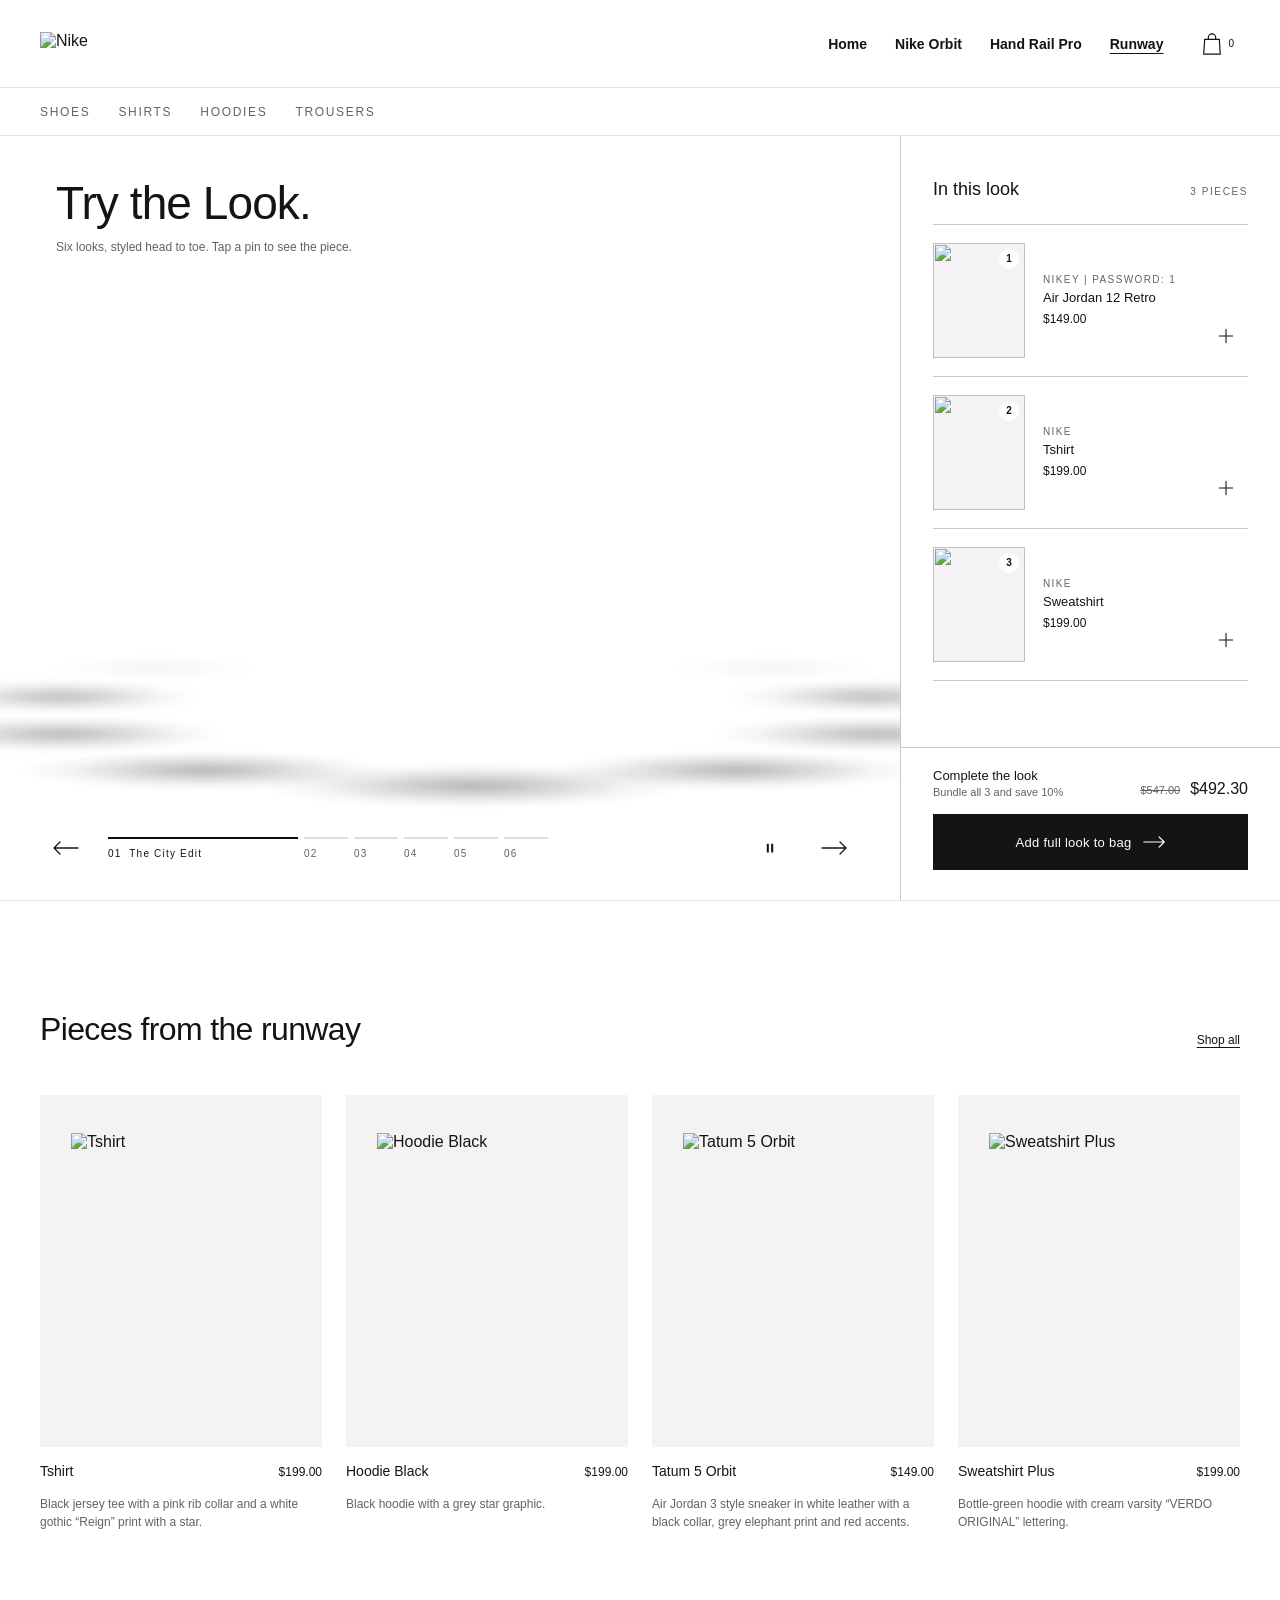
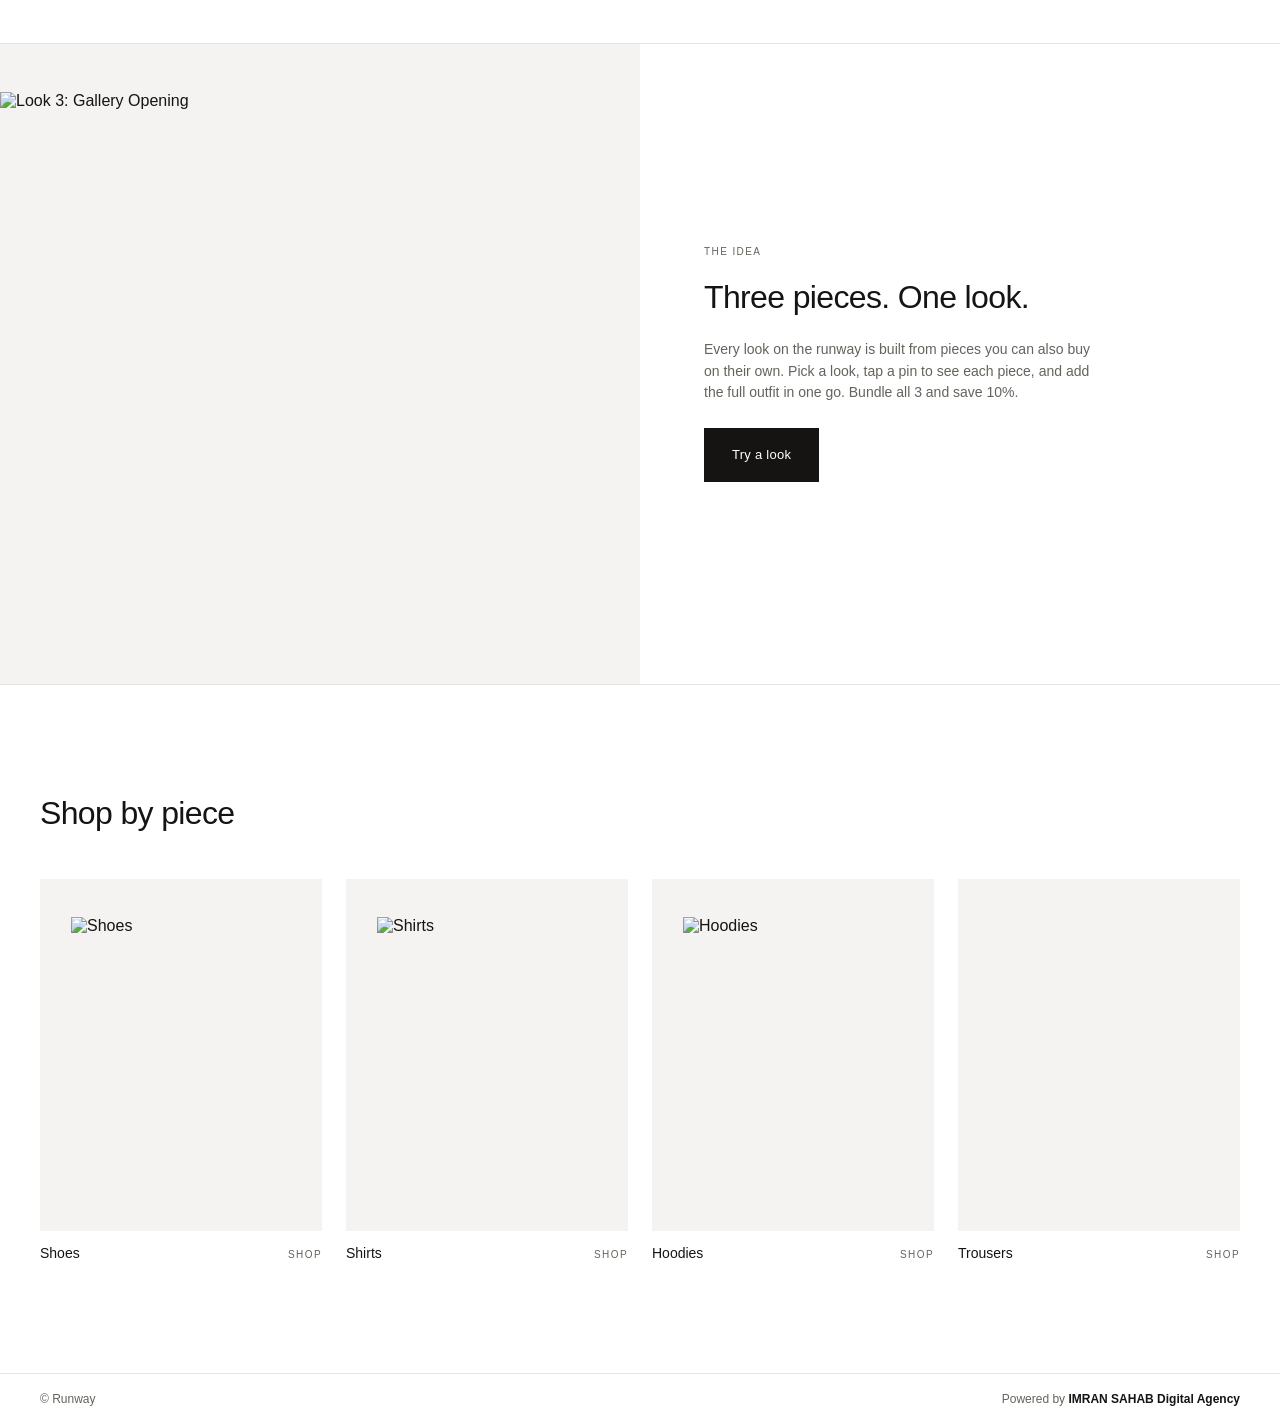
==== commit 652d044b: "Add shop pages (shoes, shirts, hoodies, trousers), bag, checkout hand-off and home blocks Co-Authore" ====
--- a/index.html
+++ b/index.html
@@ -417,6 +417,7 @@
 @media (max-width:749px){.site-footer{padding:16px 20px}}
 
 </style>
+<link rel="stylesheet" href="site.css">
 </head>
 <body>
 <header class="site-header shopify-section-group-header-group">
@@ -424,6 +425,7 @@
 <nav aria-label="Main navigation"><a href="./">Home</a><a href="https://nike-makknzjs.myshopify.com/pages/nike-orbit" target="_blank" rel="noopener noreferrer">Nike Orbit</a><a href="https://nike-makknzjs.myshopify.com/pages/scene-rail" target="_blank" rel="noopener noreferrer">Hand Rail Pro</a><a href="./" aria-current="page">Runway</a></nav>
 <button id="open-bag" type="button" aria-label="Open styling bag"><svg width="22" height="24" viewBox="0 0 24 26" fill="none" stroke="currentColor" stroke-width="1.3" aria-hidden="true"><path d="M4 8h16l1 16H3L4 8zM8 8V6a4 4 0 0 1 8 0v2"/></svg><span data-cart-count>0</span></button>
 </header>
+<nav class="sx-strip shopify-section-group-header-group" aria-label="Shop by piece"><a href="shoes.html">Shoes</a><a href="shirts.html">Shirts</a><a href="hoodies.html">Hoodies</a><a href="trousers.html">Trousers</a></nav>
 <main>
 <runway-section id="Runway-template--28035983671601__the_runway_wdM8BG" class="rw rw--add-icon rw--popup rw--list has-dividers has-border" data-feel="balanced" data-blur="true" data-mblur="true" data-style="ring" data-mstyle="classic" data-fit="true" data-height-mode="original" data-height-vh="100" data-mheight-mode="custom" data-mheight-vh="109" data-reflect="false" data-autoplay="true" data-speed="5000" data-after-add="stay" data-bundle-code="" data-msg-choose="Pick a size for: [items]" data-msg-error="Couldn’t add to bag. Please try again." data-msg-soldout="Sold out" style="--rw-c-stage:#ffffff;--rw-c-panel:#ffffff;--rw-c-text:#151413;--rw-c-muted:#66625c;--rw-c-accent:#0e0e0e;--rw-c-on-accent:#ffffff;--rw-c-line:#c8c8c8;--rw-card:#DFDFDF;--rw-hf:var(--font-heading--family, inherit);--rw-hw:400;--rw-h-d:46px;--rw-h-m:24px;--rw-sub-d:12px;--rw-sub-m:12px;--rw-eyebrow-d:11px;--rw-eyebrow-m:10px;--rw-label-d:10px;--rw-label-m:9px;--rw-chip-d:17px;--rw-chip-m:18px;--rw-ph-d:18px;--rw-ph-m:16px;--rw-pt-size-d:13px;--rw-pt-size-m:12px;--rw-price-d:12px;--rw-price-m:12px;--rw-opt-d:11px;--rw-opt-m:11px;--rw-total-d:16px;--rw-total-m:16px;--rw-thumb-d:92px;--rw-thumb-m:62px;--rw-tag-top:18px;--rw-tag-left:0px;--rw-thumb-radius:0px;--rw-morph:900ms;--rw-bar-r:20px;--rw-panel-w:380px;--rw-panel-pad-d:32px;--rw-radius:0px;--rw-max:none;--rw-speed:5s;--rw-ax:40%;--rw-btn-radius:0px;--rw-pill-radius:30px;--rw-add-radius:20px">
 <div class="rw__sticky"><div class="rw__grid">
@@ -454,14 +456,21 @@
 </div></aside>
 </div></div>
 </runway-section>
+<section class="sx-block" id="pieces"><div class="sx-wrap"><div class="sx-block__head"><h2 class="sx-h2">Pieces from the runway</h2><a class="sx-link" href="shoes.html">Shop all</a></div>
+<div class="sx-feat"><a class="sx-card" href="shirts.html#tshirt"><div class="sx-card__img"><img src="https://reel-ref-try-the-look.vercel.app/assets/source-tshirt.webp" alt="Tshirt" width="400" height="563" loading="lazy"></div><div class="sx-card__row"><h3>Tshirt</h3><span class="sx-card__price">$199.00</span></div><p>Black jersey tee with a pink rib collar and a white gothic “Reign” print with a star.</p></a><a class="sx-card" href="hoodies.html#hoodie-black"><div class="sx-card__img"><img src="https://reel-ref-try-the-look.vercel.app/assets/source-hoodie-black.webp" alt="Hoodie Black" width="400" height="536" loading="lazy"></div><div class="sx-card__row"><h3>Hoodie Black</h3><span class="sx-card__price">$199.00</span></div><p>Black hoodie with a grey star graphic.</p></a><a class="sx-card" href="shoes.html#tatum-5-orbit"><div class="sx-card__img"><img src="https://reel-ref-try-the-look.vercel.app/assets/source-tatum-5-orbit.webp" alt="Tatum 5 Orbit" width="400" height="400" loading="lazy"></div><div class="sx-card__row"><h3>Tatum 5 Orbit</h3><span class="sx-card__price">$149.00</span></div><p>Air Jordan 3 style sneaker in white leather with a black collar, grey elephant print and red accents.</p></a><a class="sx-card" href="hoodies.html#sweatshirt-plus"><div class="sx-card__img"><img src="https://reel-ref-try-the-look.vercel.app/assets/source-sweatshirt-plus.webp" alt="Sweatshirt Plus" width="400" height="610" loading="lazy"></div><div class="sx-card__row"><h3>Sweatshirt Plus</h3><span class="sx-card__price">$199.00</span></div><p>Bottle-green hoodie with cream varsity “VERDO ORIGINAL” lettering.</p></a></div></div></section>
+<section class="sx-block sx-block--flush" id="story"><div class="sx-story"><div class="sx-story__img"><img src="https://reel-ref-try-the-look.vercel.app/assets/original-look-4.webp" alt="Look 3: Gallery Opening" loading="lazy"></div>
+<div class="sx-story__copy"><p class="sx-eyebrow">The idea</p><h2 class="sx-h2">Three pieces. One look.</h2><p class="sx-lede">Every look on the runway is built from pieces you can also buy on their own. Pick a look, tap a pin to see each piece, and add the full outfit in one go. Bundle all 3 and save 10%.</p><a class="sx-btn" href="#Runway-template--28035983671601__the_runway_wdM8BG">Try a look</a></div></div></section>
+<section class="sx-block" id="shop"><div class="sx-wrap"><div class="sx-block__head"><h2 class="sx-h2">Shop by piece</h2></div>
+<div class="sx-tiles"><a class="sx-tile" href="shoes.html"><div class="sx-card__img"><img src="https://reel-ref-try-the-look.vercel.app/assets/source-tatum-5-orbit.webp" alt="Shoes" loading="lazy"></div><div class="sx-tile__label">Shoes<span>Shop</span></div></a><a class="sx-tile" href="shirts.html"><div class="sx-card__img"><img src="https://reel-ref-try-the-look.vercel.app/assets/source-tshirt.webp" alt="Shirts" loading="lazy"></div><div class="sx-tile__label">Shirts<span>Shop</span></div></a><a class="sx-tile" href="hoodies.html"><div class="sx-card__img"><img src="https://reel-ref-try-the-look.vercel.app/assets/source-hoodie.webp" alt="Hoodies" loading="lazy"></div><div class="sx-tile__label">Hoodies<span>Shop</span></div></a><a class="sx-tile" href="trousers.html"><div class="sx-card__img sx-card__img--crop sx-legs"><img src="https://reel-ref-try-the-look.vercel.app/assets/model-1-640.webp" alt="Trousers" loading="lazy"></div><div class="sx-tile__label">Trousers<span>Shop</span></div></a></div></div></section>
 </main>
-<footer class="site-footer"><span>Powered by <strong>IMRAN SAHAB Digital Agency</strong></span></footer>
+<footer class="site-footer"><span>© Runway</span><span>Powered by <strong>IMRAN SAHAB Digital Agency</strong></span></footer>
 <dialog id="bag-dialog" aria-labelledby="bag-title">
 <div class="bag-heading"><h2 id="bag-title">Your styling bag</h2><button id="close-bag" type="button" aria-label="Close styling bag">×</button></div>
 <p class="bag-note">A local outfit shortlist. No payment or order is collected here. Open a piece on the original demo to continue.</p>
 <div id="bag-items"></div>
 <p id="bag-total"></p>
 <button id="export-bag" type="button">Download outfit shortlist</button>
+<p style="text-align:center;margin:16px 0 0"><a class="sx-link" href="bag.html">Review bag and checkout</a></p>
 </dialog>
 <div id="bag-status" role="status" aria-live="polite"></div>
 <script>window.RUNWAY_CATALOG={"source": "https://nike-makknzjs.myshopify.com/pages/runway", "looks": [{"name": "The City Edit", "description": "A charcoal knit and easy denim.", "image": "https://reel-ref-try-the-look.vercel.app/assets/original-look-1.webp", "products": ["tatum-5-orbit-copy", "tshirt", "sweatshirt"]}, {"name": "Gallery Opening", "description": "A clean white tee and relaxed denim.", "image": "https://reel-ref-try-the-look.vercel.app/assets/original-look-5.webp", "products": ["tatum-5-orbit", "hoodie-black", "tshirt"]}, {"name": "Gallery Opening", "description": "Olive knitwear. A grounded palette.", "image": "https://reel-ref-try-the-look.vercel.app/assets/original-look-4.webp", "products": ["sweatshirt-plus", "tatum-5-orbit", "tshirt"]}, {"name": "Studio Day", "description": "Black, white and laid-back denim.", "image": "https://reel-ref-try-the-look.vercel.app/assets/original-look-6.webp", "products": ["hoodie-black", "tatum-5-orbit-copy", "tshirt"]}, {"name": "Studio Day", "description": "Burgundy layers. A tailored perspective.", "image": "https://reel-ref-try-the-look.vercel.app/assets/original-look-3.webp", "products": ["sweatshirt", "tatum-5-orbit", "tshirt"]}, {"name": "Studio Day", "description": "A grey crew and your favourite denim.", "image": "https://reel-ref-try-the-look.vercel.app/assets/original-look-2.webp", "products": ["hoodie", "air-jordan-12-retro-copy", "tshirt"]}], "items": [{"id": "tatum-5-orbit-copy", "name": "Air Jordan 12 Retro", "type": "From the original lookbook", "price": 149, "image": "https://reel-ref-try-the-look.vercel.app/assets/source-tatum-5-orbit-copy.webp", "sizes": ["40", "41", "42", "43", "44", "45", "46"], "variants": [{"id": 57015167025457, "a": true, "o": ["40"]}, {"id": 57015167058225, "a": true, "o": ["41"]}, {"id": 57015167090993, "a": true, "o": ["42"]}, {"id": 57015167123761, "a": true, "o": ["43"]}, {"id": 57015167156529, "a": true, "o": ["44"]}, {"id": 57015167189297, "a": true, "o": ["45"]}, {"id": 57015167222065, "a": true, "o": ["46"]}], "url": "https://nike-makknzjs.myshopify.com/products/tatum-5-orbit-copy"}, {"id": "tshirt", "name": "Tshirt", "type": "From the original lookbook", "price": 199, "image": "https://reel-ref-try-the-look.vercel.app/assets/source-tshirt.webp", "sizes": ["S", "L", "M", "XL"], "variants": [{"id": 56835911582001, "a": true, "o": ["S"]}, {"id": 56835911614769, "a": true, "o": ["L"]}, {"id": 56835911647537, "a": true, "o": ["M"]}, {"id": 56835911680305, "a": true, "o": ["XL"]}], "url": "https://nike-makknzjs.myshopify.com/products/tshirt"}, {"id": "sweatshirt", "name": "Sweatshirt", "type": "From the original lookbook", "price": 199, "image": "https://reel-ref-try-the-look.vercel.app/assets/source-sweatshirt.webp", "sizes": ["S", "L", "M", "XL"], "variants": [{"id": 56835806396721, "a": true, "o": ["S"]}, {"id": 56835806429489, "a": true, "o": ["L"]}, {"id": 56835806462257, "a": true, "o": ["M"]}, {"id": 56835806495025, "a": true, "o": ["XL"]}], "url": "https://nike-makknzjs.myshopify.com/products/sweatshirt"}, {"id": "tatum-5-orbit", "name": "Tatum 5 Orbit", "type": "From the original lookbook", "price": 149, "image": "https://reel-ref-try-the-look.vercel.app/assets/source-tatum-5-orbit.webp", "sizes": ["40", "41", "42", "43", "44", "45", "46"], "variants": [{"id": 57015166730545, "a": true, "o": ["40"]}, {"id": 57015166763313, "a": true, "o": ["41"]}, {"id": 57015166796081, "a": true, "o": ["42"]}, {"id": 57015166828849, "a": true, "o": ["43"]}, {"id": 57015166861617, "a": true, "o": ["44"]}, {"id": 57015166894385, "a": true, "o": ["45"]}, {"id": 57015166927153, "a": true, "o": ["46"]}], "url": "https://nike-makknzjs.myshopify.com/products/tatum-5-orbit"}, {"id": "hoodie-black", "name": "Hoodie Black", "type": "From the original lookbook", "price": 199, "image": "https://reel-ref-try-the-look.vercel.app/assets/source-hoodie-black.webp", "sizes": ["S", "L", "M", "XL"], "variants": [{"id": 56836251681073, "a": true, "o": ["S"]}, {"id": 56836251713841, "a": true, "o": ["L"]}, {"id": 56836251746609, "a": true, "o": ["M"]}, {"id": 56836251779377, "a": true, "o": ["XL"]}], "url": "https://nike-makknzjs.myshopify.com/products/hoodie-black"}, {"id": "sweatshirt-plus", "name": "Sweatshirt Plus", "type": "From the original lookbook", "price": 199, "image": "https://reel-ref-try-the-look.vercel.app/assets/source-sweatshirt-plus.webp", "sizes": ["S", "L", "M", "XL"], "variants": [{"id": 56836143743281, "a": true, "o": ["S"]}, {"id": 56836143776049, "a": true, "o": ["L"]}, {"id": 56836143808817, "a": true, "o": ["M"]}, {"id": 56836143841585, "a": true, "o": ["XL"]}], "url": "https://nike-makknzjs.myshopify.com/products/sweatshirt-plus"}, {"id": "hoodie", "name": "Hoodie", "type": "From the original lookbook", "price": 199, "image": "https://reel-ref-try-the-look.vercel.app/assets/source-hoodie.webp", "sizes": ["S", "L", "M", "XL"], "variants": [{"id": 56836002185521, "a": true, "o": ["S"]}, {"id": 56836002218289, "a": true, "o": ["L"]}, {"id": 56836002251057, "a": true, "o": ["M"]}, {"id": 56836002283825, "a": true, "o": ["XL"]}], "url": "https://nike-makknzjs.myshopify.com/products/hoodie"}, {"id": "air-jordan-12-retro-copy", "name": "Luka 5", "type": "From the original lookbook", "price": 149, "image": "https://reel-ref-try-the-look.vercel.app/assets/source-air-jordan-12-retro-copy.webp", "sizes": ["40", "41", "42", "43", "44", "45", "46"], "variants": [{"id": 57015176364337, "a": true, "o": ["40"]}, {"id": 57015176397105, "a": true, "o": ["41"]}, {"id": 57015176429873, "a": true, "o": ["42"]}, {"id": 57015176462641, "a": true, "o": ["43"]}, {"id": 57015176495409, "a": true, "o": ["44"]}, {"id": 57015176528177, "a": true, "o": ["45"]}, {"id": 57015176560945, "a": true, "o": ["46"]}], "url": "https://nike-makknzjs.myshopify.com/products/air-jordan-12-retro-copy"}]};</script>
--- a/site.css
+++ b/site.css
@@ -0,0 +1,171 @@
+/* Shared styles for the Runway shop pages. Matches the home page: Helvetica, white, #151413, hairlines, square corners. */
+:root{color-scheme:light;--sx-ink:#151413;--sx-muted:#66625c;--sx-line:#c8c8c8;--sx-ground:#f4f3f1;--sx-ease:cubic-bezier(.16,1,.3,1)}
+*{box-sizing:border-box}
+html,body{margin:0;padding:0;max-width:100%;font-family:Helvetica,Arial,sans-serif;color:#151413;background:#fff}
+body{overflow-x:hidden}
+button,input,select{font:inherit}
+a{color:inherit;text-decoration:none}
+button{color:inherit}
+button,a{-webkit-tap-highlight-color:transparent}
+button:focus-visible,a:focus-visible{outline:2px solid #151413;outline-offset:4px}
+[hidden]{display:none!important}
+.site-header{height:88px;padding:0 40px;display:flex;align-items:center;gap:32px;border-bottom:1px solid #e4e4e4;background:#fff;position:relative;z-index:50}
+.brand{margin-right:auto;display:inline-flex}
+.brand img{display:block;width:68px;height:24px;object-fit:contain}
+.site-header nav{display:flex;gap:28px;font-size:14px;font-weight:600;font-family:Inter,Helvetica,Arial,sans-serif}
+.site-header nav a{padding:12px 0}
+.site-header nav a:hover,.site-header nav a[aria-current="page"]{text-decoration:underline;text-underline-offset:4px}
+#open-bag{display:flex;align-items:center;justify-content:center;gap:5px;background:none;border:0;min-width:44px;min-height:44px;cursor:pointer}
+#open-bag svg{width:22px;height:24px;fill:none;stroke:currentColor;stroke-width:1.3}
+#open-bag span{font-size:10px}
+.sx-strip{display:flex;gap:28px;align-items:center;padding:0 40px;height:48px;border-bottom:1px solid #e4e4e4;background:#fff;font-size:12px;letter-spacing:.14em;text-transform:uppercase;overflow-x:auto;scrollbar-width:none;white-space:nowrap}
+.sx-strip::-webkit-scrollbar{display:none}
+.sx-strip a{display:inline-flex;align-items:center;min-height:44px;color:#66625c;background:linear-gradient(currentColor,currentColor) 0 78%/0 1px no-repeat;transition:background-size .7s var(--sx-ease),color .3s}
+.sx-strip a:hover,.sx-strip a[aria-current="page"]{color:#151413;background-size:100% 1px}
+.site-footer{display:flex;justify-content:space-between;align-items:center;gap:16px;padding:18px 40px;border-top:1px solid #e4e4e4;background:#fff;font-size:12px;color:#66625c}
+.site-footer a{color:inherit}
+.site-footer strong{font-weight:600;color:#151413}
+.site-footer>span:last-child{margin-left:auto;text-align:right}
+
+/* shared blocks */
+.sx-wrap{max-width:1280px;margin:0 auto;padding:0 40px}
+.sx-eyebrow{margin:0;font-size:10px;letter-spacing:.14em;text-transform:uppercase;color:#66625c}
+.sx-h1{margin:0;font-size:46px;font-weight:400;line-height:1;letter-spacing:-.02em}
+.sx-h2{margin:0;font-size:32px;font-weight:400;line-height:1.05;letter-spacing:-.02em}
+.sx-lede{margin:0;font-size:14px;line-height:1.55;color:#66625c;max-width:52ch}
+.sx-btn{position:relative;overflow:hidden;display:inline-flex;align-items:center;justify-content:center;gap:12px;min-height:54px;padding:0 28px;border:0;border-radius:0;background:#151413;color:#fff;font-size:13px;font-weight:500;letter-spacing:.02em;cursor:pointer;transition:transform .6s var(--sx-ease),box-shadow .6s var(--sx-ease),background .45s}
+.sx-btn::before{content:"";position:absolute;top:0;bottom:0;left:0;width:60%;background:linear-gradient(100deg,transparent,rgb(255 255 255/.26) 50%,transparent);transform:translateX(-140%) skewX(-18deg);pointer-events:none}
+.sx-btn:hover{transform:translateY(-2px);box-shadow:0 18px 34px -22px rgb(21 20 19/.8)}
+.sx-btn:hover::before{transform:translateX(260%) skewX(-18deg);transition:transform 1.1s var(--sx-ease)}
+.sx-btn:active{transform:scale(.985)}
+.sx-btn:disabled{opacity:.45;cursor:default;transform:none;box-shadow:none}
+.sx-btn--line{background:transparent;color:#151413;border:1px solid #151413}
+.sx-btn--line:hover{background:#151413;color:#fff}
+.sx-link{font-size:12px;text-decoration:underline;text-underline-offset:3px;color:#151413}
+
+/* home blocks */
+.sx-block{padding:112px 0;border-top:1px solid #e4e4e4}
+.sx-block__head{display:flex;justify-content:space-between;align-items:flex-end;gap:24px;margin-bottom:48px}
+.sx-feat{display:grid;grid-template-columns:repeat(4,minmax(0,1fr));gap:24px}
+.sx-card{display:flex;flex-direction:column;gap:16px;transition:transform .6s var(--sx-ease)}
+.sx-card:hover{transform:translateY(-2px)}
+.sx-card__img{display:grid;place-items:center;aspect-ratio:4/5;overflow:hidden;background:#f4f3f1}
+.sx-card__img img{width:78%;height:78%;object-fit:contain;transition:transform 1.4s var(--sx-ease)}
+.sx-card:hover .sx-card__img img{transform:scale(1.03)}
+.sx-card__img--crop img{width:100%;height:100%;object-fit:cover}
+.sx-card h3{margin:0;font-size:14px;font-weight:500}
+.sx-card p{margin:0;font-size:12px;line-height:1.5;color:#66625c}
+.sx-card__row{display:flex;justify-content:space-between;gap:12px;align-items:baseline}
+.sx-card__price{font-size:12px;white-space:nowrap}
+.sx-story{display:grid;grid-template-columns:minmax(0,1fr) minmax(0,1fr);min-height:640px;background:#f4f3f1}
+.sx-story__img{position:relative;overflow:hidden;background:#f4f3f1}
+.sx-story__img img{position:absolute;inset:0;width:100%;height:100%;object-fit:contain;object-position:50% 100%;padding:48px 0 0}
+.sx-story__copy{display:flex;flex-direction:column;justify-content:center;gap:24px;padding:72px 64px;background:#fff}
+.sx-story__copy .sx-btn{align-self:flex-start}
+.sx-block--flush{padding:0}
+.sx-tiles{display:grid;grid-template-columns:repeat(4,minmax(0,1fr));gap:24px}
+.sx-tile{display:flex;flex-direction:column;gap:14px}
+.sx-tile .sx-card__img{transition:transform .6s var(--sx-ease)}
+.sx-tile:hover .sx-card__img{transform:translateY(-2px)}
+.sx-tile:hover .sx-card__img img{transform:scale(1.03)}
+.sx-tile__label{display:flex;justify-content:space-between;align-items:baseline;font-size:14px;font-weight:500}
+.sx-tile__label span{font-size:10px;letter-spacing:.14em;text-transform:uppercase;color:#66625c;font-weight:400}
+
+/* category pages */
+.sx-cat{padding:72px 0 56px;display:flex;flex-direction:column;gap:16px}
+.sx-prod{display:grid;grid-template-columns:minmax(0,1fr) minmax(0,1fr);border-top:1px solid #e4e4e4;min-height:720px}
+.sx-prod--rev .sx-prod__media{order:2}
+.sx-prod__media{display:grid;place-items:center;background:#f4f3f1;padding:56px}
+.sx-prod__media img{width:min(100%,440px);height:auto;max-height:620px;object-fit:contain}
+.sx-prod__info{display:flex;flex-direction:column;justify-content:center;gap:20px;padding:64px;max-width:640px}
+.sx-prod__info h2{margin:0;font-size:32px;font-weight:400;letter-spacing:-.02em;line-height:1.05}
+.sx-price{margin:0;font-size:16px}
+.sx-desc{margin:0;font-size:14px;line-height:1.6;color:#66625c;max-width:46ch}
+.sx-size{border:0;margin:0;padding:0}
+.sx-size legend{padding:0;margin-bottom:10px;font-size:11px}
+.sx-pills{display:flex;flex-wrap:wrap;gap:8px}
+.sx-pill{position:relative;display:inline-flex}
+.sx-pill input{position:absolute;inset:0;width:100%;height:100%;opacity:0;margin:0;cursor:pointer;z-index:1}
+.sx-pill span{display:inline-flex;align-items:center;justify-content:center;min-width:48px;min-height:44px;padding:0 16px;border-radius:30px;border:1px solid #c8c8c8;font-size:12px;transition:background .3s,color .3s,border-color .3s,transform .45s cubic-bezier(.34,1.56,.64,1)}
+.sx-pill:hover span{border-color:#151413}
+.sx-pill input:checked+span{background:#151413;color:#fff;border-color:#151413}
+.sx-pill:active span{transform:scale(.94)}
+.sx-pill input:focus-visible+span{outline:2px solid #151413;outline-offset:2px}
+.sx-actions{display:flex;flex-wrap:wrap;gap:20px;align-items:center}
+.sx-actions .sx-btn{min-width:220px}
+.sx-seen{display:flex;flex-direction:column;border-top:1px solid #c8c8c8;margin-top:8px}
+.sx-seen__t{margin:16px 0 4px}
+.sx-seen a{display:grid;grid-template-columns:44px 1fr auto;gap:16px;align-items:center;padding:10px 0;border-bottom:1px solid #e4e4e4;font-size:13px}
+.sx-seen img{width:44px;height:60px;object-fit:cover;object-position:50% 12%;background:#f4f3f1}
+.sx-seen span{font-size:10px;letter-spacing:.14em;text-transform:uppercase;color:#66625c}
+.sx-seen a:hover{background:#faf9f8}
+.sx-note{margin:0 0 48px;padding:16px 20px;border:1px solid #c8c8c8;font-size:12px;line-height:1.5;color:#66625c}
+.sx-grid{display:grid;grid-template-columns:repeat(3,minmax(0,1fr));gap:40px 24px;padding-bottom:112px}
+.sx-grid .sx-btn{min-height:46px;font-size:11px;margin-top:6px;width:100%}
+
+/* bag + checkout */
+.sx-page{padding:72px 0 112px}
+.sx-bag{display:grid;grid-template-columns:minmax(0,1fr) 360px;gap:64px;margin-top:48px;align-items:start}
+.sx-rows{display:flex;flex-direction:column;border-top:1px solid #c8c8c8}
+.sx-row{display:grid;grid-template-columns:92px minmax(0,1fr) auto;gap:24px;align-items:center;padding:20px 0;border-bottom:1px solid #c8c8c8}
+.sx-row__img{display:grid;place-items:center;aspect-ratio:4/5;background:#f4f3f1;overflow:hidden}
+.sx-row__img img{width:84%;height:84%;object-fit:contain}
+.sx-row h3{margin:0 0 6px;font-size:14px;font-weight:500}
+.sx-row p{margin:0;font-size:12px;color:#66625c;line-height:1.5}
+.sx-row__end{display:flex;flex-direction:column;align-items:flex-end;gap:10px}
+.sx-qty{display:inline-flex;align-items:center;border:1px solid #c8c8c8}
+.sx-qty button{width:44px;height:44px;border:0;background:none;font-size:18px;cursor:pointer;transition:background .3s}
+.sx-qty button:hover{background:#f4f3f1}
+.sx-qty output{min-width:28px;text-align:center;font-size:13px}
+.sx-rm{border:0;background:none;padding:12px 0;font-size:12px;text-decoration:underline;text-underline-offset:3px;cursor:pointer}
+.sx-sum{border:1px solid #c8c8c8;padding:28px;display:flex;flex-direction:column;gap:16px;position:sticky;top:24px}
+.sx-sum h2{margin:0;font-size:18px;font-weight:400}
+.sx-sum__r{display:flex;justify-content:space-between;font-size:13px}
+.sx-sum__r--t{border-top:1px solid #c8c8c8;padding-top:16px;font-size:16px}
+.sx-sum small{font-size:11px;line-height:1.5;color:#66625c}
+.sx-sum .sx-btn{width:100%}
+.sx-empty{padding:48px 0;display:flex;flex-direction:column;gap:20px;align-items:flex-start;border-top:1px solid #c8c8c8}
+.sx-empty p{margin:0;font-size:14px;color:#66625c}
+.sx-steps{list-style:none;margin:0;padding:0;display:flex;flex-direction:column;border-top:1px solid #c8c8c8}
+.sx-steps li{display:grid;grid-template-columns:32px 1fr;gap:16px;padding:20px 0;border-bottom:1px solid #c8c8c8;font-size:14px;line-height:1.5}
+.sx-steps b{display:grid;place-items:center;width:24px;height:24px;border-radius:50%;background:#151413;color:#fff;font-size:11px;font-weight:600}
+.sx-steps li span{color:#66625c;font-size:12px;display:block;margin-top:4px}
+.sx-steps li.is-here b{box-shadow:0 0 0 5px rgb(21 20 19/.12)}
+#bag-status{position:fixed;bottom:24px;left:50%;transform:translateX(-50%);background:#151413;color:#fff;padding:12px 20px;font-size:12px;z-index:2147483002;opacity:0;transition:opacity .25s;pointer-events:none}
+#bag-status.is-on{opacity:1}
+
+@media (max-width:1099px){.sx-feat,.sx-tiles{grid-template-columns:repeat(2,minmax(0,1fr))}.sx-grid{grid-template-columns:repeat(2,minmax(0,1fr))}.sx-bag{grid-template-columns:1fr;gap:40px}.sx-sum{position:static}.sx-prod__info{padding:48px 40px}}
+@media (max-width:749px){
+.site-header{height:68px;padding:0 20px;gap:18px}
+.brand img{width:48px;height:17px}
+.site-header nav{gap:14px;font-size:11px}
+.site-header nav a{padding:15px 0}
+.site-header nav a:nth-child(2),.site-header nav a:nth-child(3){display:none}
+#open-bag{margin-left:8px}
+.sx-strip{padding:0 20px;gap:24px}
+.site-footer{padding:16px 20px}
+.sx-wrap{padding:0 20px}
+.sx-h1{font-size:min(36px,10vw)}.sx-h2{font-size:26px}
+.sx-block{padding:64px 0}
+.sx-block__head{flex-direction:column;align-items:flex-start;gap:12px;margin-bottom:32px}
+.sx-feat,.sx-tiles{grid-template-columns:repeat(2,minmax(0,1fr));gap:24px 14px}
+.sx-story{grid-template-columns:1fr;min-height:0}
+.sx-story__img{height:460px}
+.sx-story__copy{padding:40px 20px 56px}
+.sx-cat{padding:40px 0 32px}
+.sx-prod{grid-template-columns:1fr;min-height:0}
+.sx-prod--rev .sx-prod__media{order:0}
+.sx-prod__media{padding:32px 20px}
+.sx-prod__media img{max-height:420px}
+.sx-prod__info{padding:32px 20px 48px;max-width:none}
+.sx-actions .sx-btn{width:100%}
+.sx-grid{grid-template-columns:repeat(2,minmax(0,1fr));gap:32px 14px;padding-bottom:64px}
+.sx-page{padding:40px 0 64px}
+.sx-row{grid-template-columns:72px minmax(0,1fr);gap:16px}
+.sx-row__end{grid-column:1/-1;flex-direction:row;justify-content:space-between;align-items:center}
+}
+@media (prefers-reduced-motion:reduce){.sx-btn,.sx-btn::before,.sx-card,.sx-card__img img,.sx-strip a,.sx-pill span,#bag-status{transition:none!important}}
+.sx-legs img{object-position:50% 100%;transform:scale(1.5);transform-origin:50% 100%}
+.sx-card:hover .sx-legs img{transform:scale(1.5)}
+.sx-tag{display:inline-block;align-self:flex-start;padding:4px 8px;border:1px solid #c8c8c8;font-size:9px;letter-spacing:.14em;text-transform:uppercase;color:#66625c}
+.sx-page .sx-eyebrow{margin-bottom:16px}
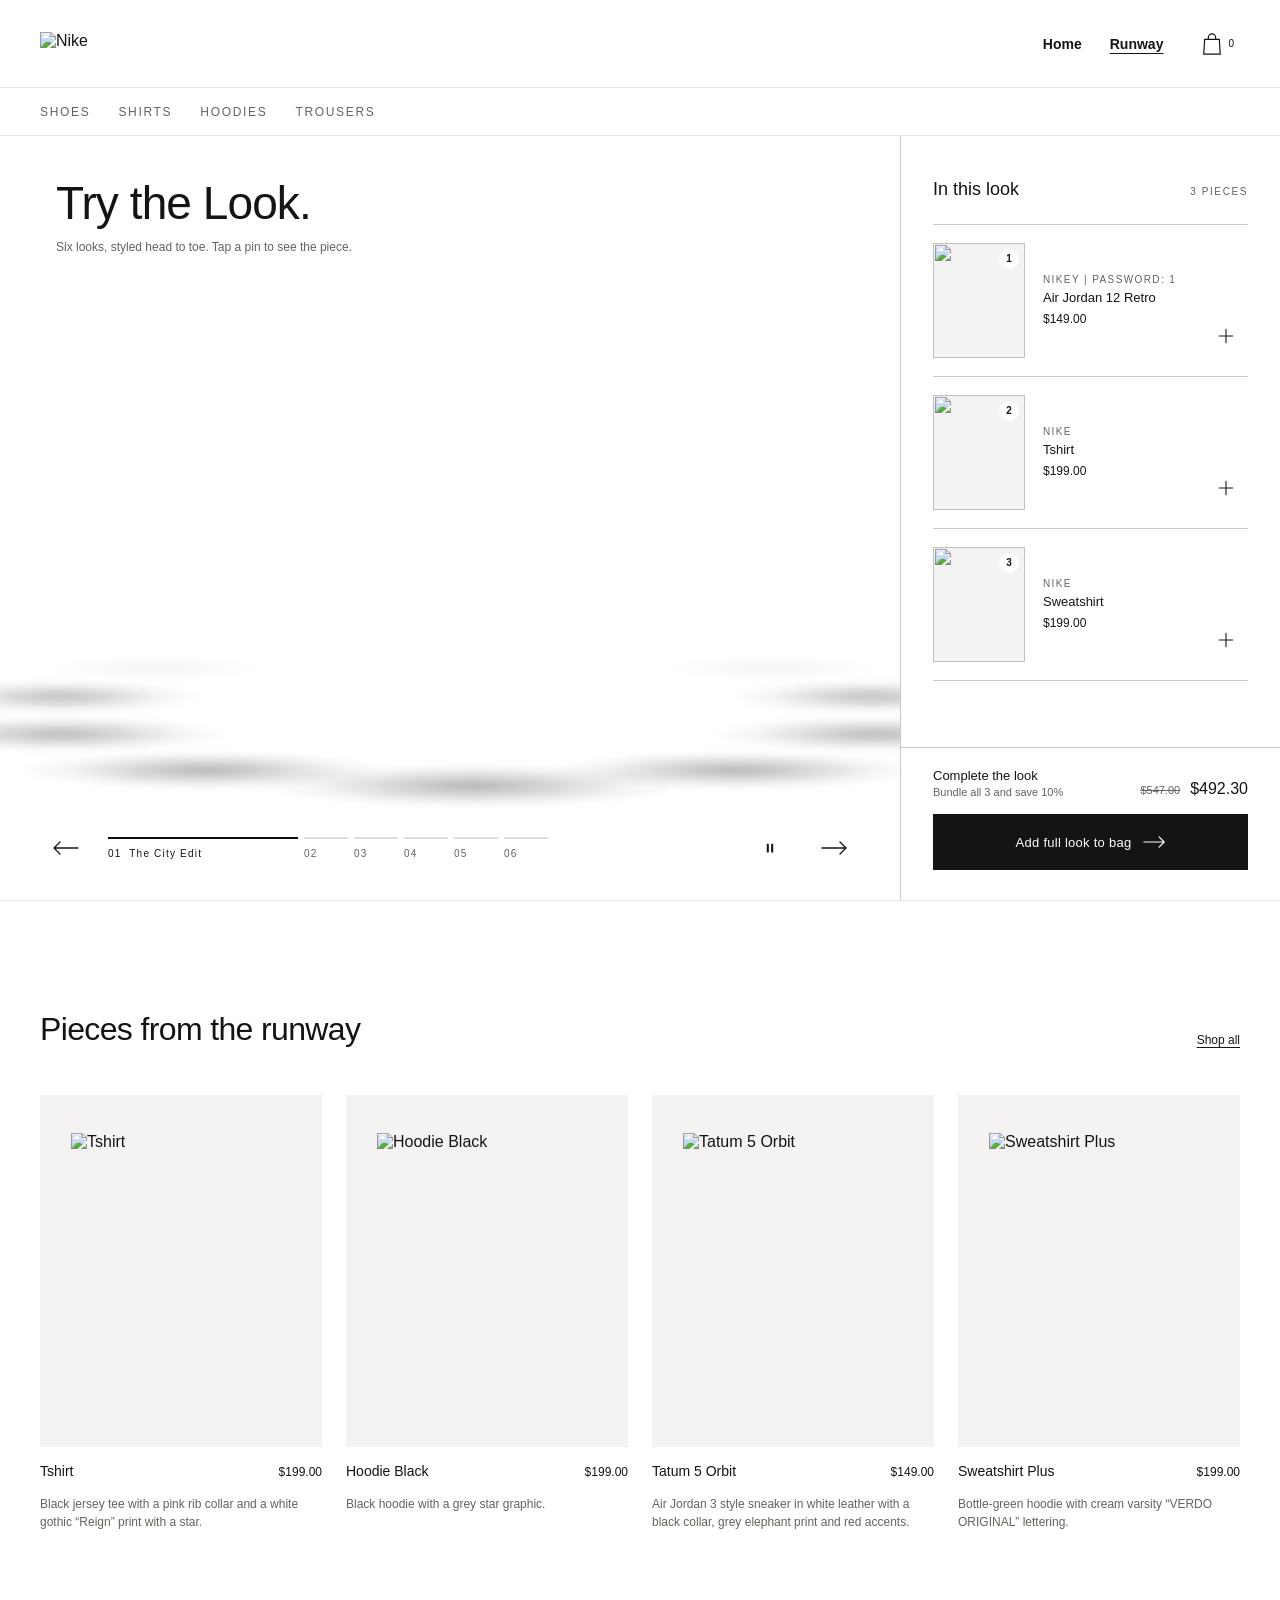
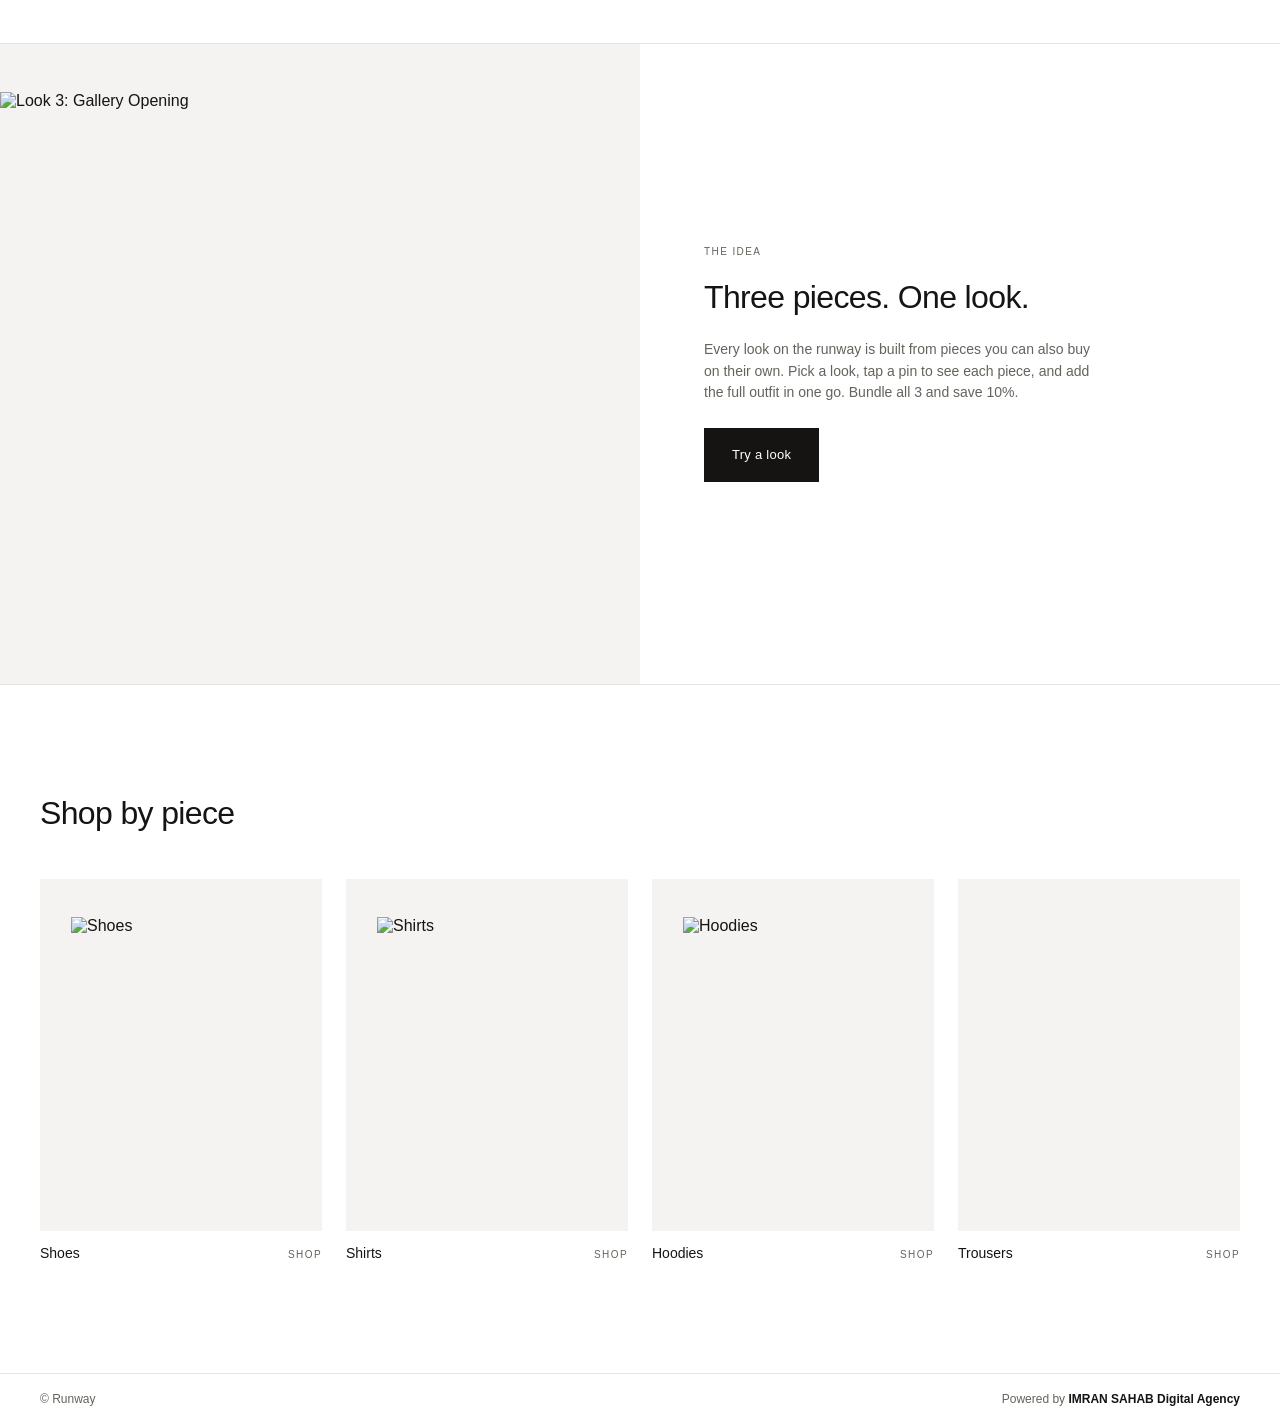
==== commit b1d183ea: "Make the site a standalone demo: local product links, on-site demo checkout, no store links Co-Autho" ====
--- a/index.html
+++ b/index.html
@@ -342,7 +342,6 @@
 .brand img{width:48px;height:17px}
 .site-header nav{gap:14px;font-size:11px}
 .site-header nav a{padding:15px 0}
-.site-header nav a:nth-child(2),.site-header nav a:nth-child(3){display:none}
 #open-bag{margin-left:8px}
 runway-section{--rw-h:var(--rw-h-m);--rw-sub:var(--rw-sub-m);--rw-label:var(--rw-label-m);--rw-chip:var(--rw-chip-m);--rw-ph:var(--rw-ph-m);--rw-pt-size:var(--rw-pt-size-m);--rw-price:var(--rw-price-m);--rw-opt:var(--rw-opt-m);--rw-total:var(--rw-total-m);--rw-thumb:var(--rw-thumb-m);--rw-panel-pad:20px}
 .rw__grid{display:flex;flex-direction:column;position:relative;overflow:hidden}
@@ -422,7 +421,7 @@
 <body>
 <header class="site-header shopify-section-group-header-group">
 <a href="./" class="brand" aria-label="Runway home"><img src="https://reel-ref-try-the-look.vercel.app/assets/nike-logo.svg" width="68" height="24" alt="Nike"></a>
-<nav aria-label="Main navigation"><a href="./">Home</a><a href="https://nike-makknzjs.myshopify.com/pages/nike-orbit" target="_blank" rel="noopener noreferrer">Nike Orbit</a><a href="https://nike-makknzjs.myshopify.com/pages/scene-rail" target="_blank" rel="noopener noreferrer">Hand Rail Pro</a><a href="./" aria-current="page">Runway</a></nav>
+<nav aria-label="Main navigation"><a href="./">Home</a><a href="./" aria-current="page">Runway</a></nav>
 <button id="open-bag" type="button" aria-label="Open styling bag"><svg width="22" height="24" viewBox="0 0 24 26" fill="none" stroke="currentColor" stroke-width="1.3" aria-hidden="true"><path d="M4 8h16l1 16H3L4 8zM8 8V6a4 4 0 0 1 8 0v2"/></svg><span data-cart-count>0</span></button>
 </header>
 <nav class="sx-strip shopify-section-group-header-group" aria-label="Shop by piece"><a href="shoes.html">Shoes</a><a href="shirts.html">Shirts</a><a href="hoodies.html">Hoodies</a><a href="trousers.html">Trousers</a></nav>
@@ -452,7 +451,7 @@
 </div>
 <aside class="rw__panel has-rule"><div class="rw__panel-inner">
 <div class="rw__panel-head"><h3 class="rw__panel-title">In this look</h3><span class="rw__label" data-rw-pieces></span></div>
-<div class="rw__look-panel is-in" data-rw-panel="0"><div class="rw__mhead"><span class="rw__mhead-title">The City Edit</span><span class="rw__label">3 pieces</span></div><ul class="rw__items" role="list"><li class="rw__item" data-rw-card="1" style="--i:1" data-title="Air Jordan 12 Retro"><a class="rw__media" href="https://nike-makknzjs.myshopify.com/products/tatum-5-orbit-copy" target="_blank" rel="noopener noreferrer" tabindex="-1" aria-hidden="true"><img src="https://reel-ref-try-the-look.vercel.app/assets/source-tatum-5-orbit-copy.webp" alt="" width="400" height="400" loading="lazy" decoding="async"><span class="rw__num">1</span></a><div class="rw__info"><span class="rw__type">Nikey | Password: 1</span><a class="rw__name" href="https://nike-makknzjs.myshopify.com/products/tatum-5-orbit-copy" target="_blank" rel="noopener noreferrer">Air Jordan 12 Retro</a><span class="rw__price"><span>$149.00</span></span></div><button class="rw__add" type="button" data-rw-add aria-expanded="false" aria-controls="Picker-template--28035983671601__the_runway_wdM8BG-look_bndthK-1" aria-label="Add to bag: Air Jordan 12 Retro" data-added-label="Added to bag: Air Jordan 12 Retro"><svg class="rw__ic-plus" width="20" height="20" viewBox="0 0 24 24" aria-hidden="true"><path d="M12 4v16M4 12h16"/></svg><svg class="rw__ic-check" width="20" height="20" viewBox="0 0 24 24" aria-hidden="true"><path d="M4.5 12.5l5 5L19.5 7"/></svg><svg class="rw__ic-spin" width="18" height="18" viewBox="0 0 24 24" aria-hidden="true"><path d="M12 3a9 9 0 1 1-9 9"/></svg></button><div class="rw__picker" id="Picker-template--28035983671601__the_runway_wdM8BG-look_bndthK-1" data-rw-picker hidden><div class="rw__picker-head"><img class="rw__picker-thumb" src="https://reel-ref-try-the-look.vercel.app/assets/source-tatum-5-orbit-copy.webp" alt="" width="160" height="160" loading="lazy"><span><span class="rw__picker-title">Air Jordan 12 Retro</span><span class="rw__picker-price">$149.00</span></span><button class="rw__picker-close" type="button" data-rw-pick-close aria-label="Close"><svg width="16" height="16" viewBox="0 0 24 24" aria-hidden="true"><path d="M5 5l14 14M19 5L5 19"/></svg></button></div><fieldset class="rw__opt"><legend class="rw__opt-name">Shoe size</legend><div class="rw__opt-values"><label class="rw__pill"><input type="radio" name="Opt-template--28035983671601__the_runway_wdM8BG-look_bndthK-1-1" value="40" data-rw-option="0" checked><span class="rw__pill-label">40</span></label><label class="rw__pill"><input type="radio" name="Opt-template--28035983671601__the_runway_wdM8BG-look_bndthK-1-1" value="41" data-rw-option="0"><span class="rw__pill-label">41</span></label><label class="rw__pill"><input type="radio" name="Opt-template--28035983671601__the_runway_wdM8BG-look_bndthK-1-1" value="42" data-rw-option="0"><span class="rw__pill-label">42</span></label><label class="rw__pill"><input type="radio" name="Opt-template--28035983671601__the_runway_wdM8BG-look_bndthK-1-1" value="43" data-rw-option="0"><span class="rw__pill-label">43</span></label><label class="rw__pill"><input type="radio" name="Opt-template--28035983671601__the_runway_wdM8BG-look_bndthK-1-1" value="44" data-rw-option="0"><span class="rw__pill-label">44</span></label><label class="rw__pill"><input type="radio" name="Opt-template--28035983671601__the_runway_wdM8BG-look_bndthK-1-1" value="45" data-rw-option="0"><span class="rw__pill-label">45</span></label><label class="rw__pill"><input type="radio" name="Opt-template--28035983671601__the_runway_wdM8BG-look_bndthK-1-1" value="46" data-rw-option="0"><span class="rw__pill-label">46</span></label></div></fieldset><button class="rw__confirm" type="button" data-rw-confirm><span data-rw-confirm-label data-add="Add to bag">Add to bag</span><span class="rw__sr"> — Air Jordan 12 Retro</span></button><script type="application/json" data-rw-variants>[{"id":57015167025457,"a":true,"o":["40"]},{"id":57015167058225,"a":true,"o":["41"]},{"id":57015167090993,"a":true,"o":["42"]},{"id":57015167123761,"a":true,"o":["43"]},{"id":57015167156529,"a":true,"o":["44"]},{"id":57015167189297,"a":true,"o":["45"]},{"id":57015167222065,"a":true,"o":["46"]}]</script></div></li><li class="rw__item" data-rw-card="2" style="--i:2" data-title="Tshirt"><a class="rw__media" href="https://nike-makknzjs.myshopify.com/products/tshirt" target="_blank" rel="noopener noreferrer" tabindex="-1" aria-hidden="true"><img src="https://reel-ref-try-the-look.vercel.app/assets/source-tshirt.webp" alt="" width="400" height="563" loading="lazy" decoding="async"><span class="rw__num">2</span></a><div class="rw__info"><span class="rw__type">Nike</span><a class="rw__name" href="https://nike-makknzjs.myshopify.com/products/tshirt" target="_blank" rel="noopener noreferrer">Tshirt</a><span class="rw__price"><span>$199.00</span></span></div><button class="rw__add" type="button" data-rw-add aria-expanded="false" aria-controls="Picker-template--28035983671601__the_runway_wdM8BG-look_bndthK-2" aria-label="Add to bag: Tshirt" data-added-label="Added to bag: Tshirt"><svg class="rw__ic-plus" width="20" height="20" viewBox="0 0 24 24" aria-hidden="true"><path d="M12 4v16M4 12h16"/></svg><svg class="rw__ic-check" width="20" height="20" viewBox="0 0 24 24" aria-hidden="true"><path d="M4.5 12.5l5 5L19.5 7"/></svg><svg class="rw__ic-spin" width="18" height="18" viewBox="0 0 24 24" aria-hidden="true"><path d="M12 3a9 9 0 1 1-9 9"/></svg></button><div class="rw__picker" id="Picker-template--28035983671601__the_runway_wdM8BG-look_bndthK-2" data-rw-picker hidden><div class="rw__picker-head"><img class="rw__picker-thumb" src="https://reel-ref-try-the-look.vercel.app/assets/source-tshirt.webp" alt="" width="160" height="225" loading="lazy"><span><span class="rw__picker-title">Tshirt</span><span class="rw__picker-price">$199.00</span></span><button class="rw__picker-close" type="button" data-rw-pick-close aria-label="Close"><svg width="16" height="16" viewBox="0 0 24 24" aria-hidden="true"><path d="M5 5l14 14M19 5L5 19"/></svg></button></div><fieldset class="rw__opt"><legend class="rw__opt-name">Size</legend><div class="rw__opt-values"><label class="rw__pill"><input type="radio" name="Opt-template--28035983671601__the_runway_wdM8BG-look_bndthK-2-1" value="S" data-rw-option="0" checked><span class="rw__pill-label">S</span></label><label class="rw__pill"><input type="radio" name="Opt-template--28035983671601__the_runway_wdM8BG-look_bndthK-2-1" value="L" data-rw-option="0"><span class="rw__pill-label">L</span></label><label class="rw__pill"><input type="radio" name="Opt-template--28035983671601__the_runway_wdM8BG-look_bndthK-2-1" value="M" data-rw-option="0"><span class="rw__pill-label">M</span></label><label class="rw__pill"><input type="radio" name="Opt-template--28035983671601__the_runway_wdM8BG-look_bndthK-2-1" value="XL" data-rw-option="0"><span class="rw__pill-label">XL</span></label></div></fieldset><button class="rw__confirm" type="button" data-rw-confirm><span data-rw-confirm-label data-add="Add to bag">Add to bag</span><span class="rw__sr"> — Tshirt</span></button><script type="application/json" data-rw-variants>[{"id":56835911582001,"a":true,"o":["S"]},{"id":56835911614769,"a":true,"o":["L"]},{"id":56835911647537,"a":true,"o":["M"]},{"id":56835911680305,"a":true,"o":["XL"]}]</script></div></li><li class="rw__item" data-rw-card="3" style="--i:3" data-title="Sweatshirt"><a class="rw__media" href="https://nike-makknzjs.myshopify.com/products/sweatshirt" target="_blank" rel="noopener noreferrer" tabindex="-1" aria-hidden="true"><img src="https://reel-ref-try-the-look.vercel.app/assets/source-sweatshirt.webp" alt="" width="400" height="581" loading="lazy" decoding="async"><span class="rw__num">3</span></a><div class="rw__info"><span class="rw__type">Nike</span><a class="rw__name" href="https://nike-makknzjs.myshopify.com/products/sweatshirt" target="_blank" rel="noopener noreferrer">Sweatshirt</a><span class="rw__price"><span>$199.00</span></span></div><button class="rw__add" type="button" data-rw-add aria-expanded="false" aria-controls="Picker-template--28035983671601__the_runway_wdM8BG-look_bndthK-3" aria-label="Add to bag: Sweatshirt" data-added-label="Added to bag: Sweatshirt"><svg class="rw__ic-plus" width="20" height="20" viewBox="0 0 24 24" aria-hidden="true"><path d="M12 4v16M4 12h16"/></svg><svg class="rw__ic-check" width="20" height="20" viewBox="0 0 24 24" aria-hidden="true"><path d="M4.5 12.5l5 5L19.5 7"/></svg><svg class="rw__ic-spin" width="18" height="18" viewBox="0 0 24 24" aria-hidden="true"><path d="M12 3a9 9 0 1 1-9 9"/></svg></button><div class="rw__picker" id="Picker-template--28035983671601__the_runway_wdM8BG-look_bndthK-3" data-rw-picker hidden><div class="rw__picker-head"><img class="rw__picker-thumb" src="https://reel-ref-try-the-look.vercel.app/assets/source-sweatshirt.webp" alt="" width="160" height="232" loading="lazy"><span><span class="rw__picker-title">Sweatshirt</span><span class="rw__picker-price">$199.00</span></span><button class="rw__picker-close" type="button" data-rw-pick-close aria-label="Close"><svg width="16" height="16" viewBox="0 0 24 24" aria-hidden="true"><path d="M5 5l14 14M19 5L5 19"/></svg></button></div><fieldset class="rw__opt"><legend class="rw__opt-name">Size</legend><div class="rw__opt-values"><label class="rw__pill"><input type="radio" name="Opt-template--28035983671601__the_runway_wdM8BG-look_bndthK-3-1" value="S" data-rw-option="0" checked><span class="rw__pill-label">S</span></label><label class="rw__pill"><input type="radio" name="Opt-template--28035983671601__the_runway_wdM8BG-look_bndthK-3-1" value="L" data-rw-option="0"><span class="rw__pill-label">L</span></label><label class="rw__pill"><input type="radio" name="Opt-template--28035983671601__the_runway_wdM8BG-look_bndthK-3-1" value="M" data-rw-option="0"><span class="rw__pill-label">M</span></label><label class="rw__pill"><input type="radio" name="Opt-template--28035983671601__the_runway_wdM8BG-look_bndthK-3-1" value="XL" data-rw-option="0"><span class="rw__pill-label">XL</span></label></div></fieldset><button class="rw__confirm" type="button" data-rw-confirm><span data-rw-confirm-label data-add="Add to bag">Add to bag</span><span class="rw__sr"> — Sweatshirt</span></button><script type="application/json" data-rw-variants>[{"id":56835806396721,"a":true,"o":["S"]},{"id":56835806429489,"a":true,"o":["L"]},{"id":56835806462257,"a":true,"o":["M"]},{"id":56835806495025,"a":true,"o":["XL"]}]</script></div></li></ul><div class="rw__bundle has-rule"><p class="rw__msg" data-rw-msg role="status" aria-live="polite"></p><div class="rw__bundle-row"><div class="rw__bundle-copy"><span class="rw__bundle-title">Complete the look</span><span class="rw__bundle-note">Bundle all 3 and save 10%</span></div><div class="rw__bundle-price"><s>$547.00</s><strong>$492.30</strong></div></div><button class="rw__cta" type="button" data-rw-all><span class="rw__cta-add">Add full look to bag</span><span class="rw__cta-m">Add full look — $492.30</span><span class="rw__cta-done">Full look in your bag</span><svg class="rw__cta-arrow" width="22" height="12" viewBox="0 0 26 14" aria-hidden="true"><path d="M1 7h24M19 1l6 6-6 6"/></svg><svg class="rw__cta-spin" width="16" height="16" viewBox="0 0 24 24" aria-hidden="true"><path d="M12 3a9 9 0 1 1-9 9"/></svg></button></div><template data-rw-pieces-text>3 pieces</template></div><div class="rw__look-panel" data-rw-panel="1" hidden><div class="rw__mhead"><span class="rw__mhead-title">Gallery Opening</span><span class="rw__label">3 pieces</span></div><ul class="rw__items" role="list"><li class="rw__item" data-rw-card="1" style="--i:1" data-title="Tatum 5 Orbit"><a class="rw__media" href="https://nike-makknzjs.myshopify.com/products/tatum-5-orbit" target="_blank" rel="noopener noreferrer" tabindex="-1" aria-hidden="true"><img src="https://reel-ref-try-the-look.vercel.app/assets/source-tatum-5-orbit.webp" alt="" width="400" height="400" loading="lazy" decoding="async"><span class="rw__num">1</span></a><div class="rw__info"><span class="rw__type">Nikey | Password: 1</span><a class="rw__name" href="https://nike-makknzjs.myshopify.com/products/tatum-5-orbit" target="_blank" rel="noopener noreferrer">Tatum 5 Orbit</a><span class="rw__price"><span>$149.00</span></span></div><button class="rw__add" type="button" data-rw-add aria-expanded="false" aria-controls="Picker-template--28035983671601__the_runway_wdM8BG-look_XckgG6-1" aria-label="Add to bag: Tatum 5 Orbit" data-added-label="Added to bag: Tatum 5 Orbit"><svg class="rw__ic-plus" width="20" height="20" viewBox="0 0 24 24" aria-hidden="true"><path d="M12 4v16M4 12h16"/></svg><svg class="rw__ic-check" width="20" height="20" viewBox="0 0 24 24" aria-hidden="true"><path d="M4.5 12.5l5 5L19.5 7"/></svg><svg class="rw__ic-spin" width="18" height="18" viewBox="0 0 24 24" aria-hidden="true"><path d="M12 3a9 9 0 1 1-9 9"/></svg></button><div class="rw__picker" id="Picker-template--28035983671601__the_runway_wdM8BG-look_XckgG6-1" data-rw-picker hidden><div class="rw__picker-head"><img class="rw__picker-thumb" src="https://reel-ref-try-the-look.vercel.app/assets/source-tatum-5-orbit.webp" alt="" width="160" height="160" loading="lazy"><span><span class="rw__picker-title">Tatum 5 Orbit</span><span class="rw__picker-price">$149.00</span></span><button class="rw__picker-close" type="button" data-rw-pick-close aria-label="Close"><svg width="16" height="16" viewBox="0 0 24 24" aria-hidden="true"><path d="M5 5l14 14M19 5L5 19"/></svg></button></div><fieldset class="rw__opt"><legend class="rw__opt-name">Shoe size</legend><div class="rw__opt-values"><label class="rw__pill"><input type="radio" name="Opt-template--28035983671601__the_runway_wdM8BG-look_XckgG6-1-1" value="40" data-rw-option="0" checked><span class="rw__pill-label">40</span></label><label class="rw__pill"><input type="radio" name="Opt-template--28035983671601__the_runway_wdM8BG-look_XckgG6-1-1" value="41" data-rw-option="0"><span class="rw__pill-label">41</span></label><label class="rw__pill"><input type="radio" name="Opt-template--28035983671601__the_runway_wdM8BG-look_XckgG6-1-1" value="42" data-rw-option="0"><span class="rw__pill-label">42</span></label><label class="rw__pill"><input type="radio" name="Opt-template--28035983671601__the_runway_wdM8BG-look_XckgG6-1-1" value="43" data-rw-option="0"><span class="rw__pill-label">43</span></label><label class="rw__pill"><input type="radio" name="Opt-template--28035983671601__the_runway_wdM8BG-look_XckgG6-1-1" value="44" data-rw-option="0"><span class="rw__pill-label">44</span></label><label class="rw__pill"><input type="radio" name="Opt-template--28035983671601__the_runway_wdM8BG-look_XckgG6-1-1" value="45" data-rw-option="0"><span class="rw__pill-label">45</span></label><label class="rw__pill"><input type="radio" name="Opt-template--28035983671601__the_runway_wdM8BG-look_XckgG6-1-1" value="46" data-rw-option="0"><span class="rw__pill-label">46</span></label></div></fieldset><button class="rw__confirm" type="button" data-rw-confirm><span data-rw-confirm-label data-add="Add to bag">Add to bag</span><span class="rw__sr"> — Tatum 5 Orbit</span></button><script type="application/json" data-rw-variants>[{"id":57015166730545,"a":true,"o":["40"]},{"id":57015166763313,"a":true,"o":["41"]},{"id":57015166796081,"a":true,"o":["42"]},{"id":57015166828849,"a":true,"o":["43"]},{"id":57015166861617,"a":true,"o":["44"]},{"id":57015166894385,"a":true,"o":["45"]},{"id":57015166927153,"a":true,"o":["46"]}]</script></div></li><li class="rw__item" data-rw-card="2" style="--i:2" data-title="Hoodie Black"><span class="rw__tag"><span class="rw__tag-text">New</span></span><a class="rw__media" href="https://nike-makknzjs.myshopify.com/products/hoodie-black" target="_blank" rel="noopener noreferrer" tabindex="-1" aria-hidden="true"><img src="https://reel-ref-try-the-look.vercel.app/assets/source-hoodie-black.webp" alt="" width="400" height="536" loading="lazy" decoding="async"><span class="rw__num">2</span></a><div class="rw__info"><span class="rw__type">Nike</span><a class="rw__name" href="https://nike-makknzjs.myshopify.com/products/hoodie-black" target="_blank" rel="noopener noreferrer">Hoodie Black</a><span class="rw__price"><span>$199.00</span></span></div><button class="rw__add" type="button" data-rw-add aria-expanded="false" aria-controls="Picker-template--28035983671601__the_runway_wdM8BG-look_XckgG6-2" aria-label="Add to bag: Hoodie Black" data-added-label="Added to bag: Hoodie Black"><svg class="rw__ic-plus" width="20" height="20" viewBox="0 0 24 24" aria-hidden="true"><path d="M12 4v16M4 12h16"/></svg><svg class="rw__ic-check" width="20" height="20" viewBox="0 0 24 24" aria-hidden="true"><path d="M4.5 12.5l5 5L19.5 7"/></svg><svg class="rw__ic-spin" width="18" height="18" viewBox="0 0 24 24" aria-hidden="true"><path d="M12 3a9 9 0 1 1-9 9"/></svg></button><div class="rw__picker" id="Picker-template--28035983671601__the_runway_wdM8BG-look_XckgG6-2" data-rw-picker hidden><div class="rw__picker-head"><img class="rw__picker-thumb" src="https://reel-ref-try-the-look.vercel.app/assets/source-hoodie-black.webp" alt="" width="160" height="214" loading="lazy"><span><span class="rw__picker-title">Hoodie Black</span><span class="rw__picker-price">$199.00</span></span><button class="rw__picker-close" type="button" data-rw-pick-close aria-label="Close"><svg width="16" height="16" viewBox="0 0 24 24" aria-hidden="true"><path d="M5 5l14 14M19 5L5 19"/></svg></button></div><fieldset class="rw__opt"><legend class="rw__opt-name">Size</legend><div class="rw__opt-values"><label class="rw__pill"><input type="radio" name="Opt-template--28035983671601__the_runway_wdM8BG-look_XckgG6-2-1" value="S" data-rw-option="0" checked><span class="rw__pill-label">S</span></label><label class="rw__pill"><input type="radio" name="Opt-template--28035983671601__the_runway_wdM8BG-look_XckgG6-2-1" value="L" data-rw-option="0"><span class="rw__pill-label">L</span></label><label class="rw__pill"><input type="radio" name="Opt-template--28035983671601__the_runway_wdM8BG-look_XckgG6-2-1" value="M" data-rw-option="0"><span class="rw__pill-label">M</span></label><label class="rw__pill"><input type="radio" name="Opt-template--28035983671601__the_runway_wdM8BG-look_XckgG6-2-1" value="XL" data-rw-option="0"><span class="rw__pill-label">XL</span></label></div></fieldset><button class="rw__confirm" type="button" data-rw-confirm><span data-rw-confirm-label data-add="Add to bag">Add to bag</span><span class="rw__sr"> — Hoodie Black</span></button><script type="application/json" data-rw-variants>[{"id":56836251681073,"a":true,"o":["S"]},{"id":56836251713841,"a":true,"o":["L"]},{"id":56836251746609,"a":true,"o":["M"]},{"id":56836251779377,"a":true,"o":["XL"]}]</script></div></li><li class="rw__item" data-rw-card="3" style="--i:3" data-title="Tshirt"><a class="rw__media" href="https://nike-makknzjs.myshopify.com/products/tshirt" target="_blank" rel="noopener noreferrer" tabindex="-1" aria-hidden="true"><img src="https://reel-ref-try-the-look.vercel.app/assets/source-tshirt.webp" alt="" width="400" height="563" loading="lazy" decoding="async"><span class="rw__num">3</span></a><div class="rw__info"><span class="rw__type">Nike</span><a class="rw__name" href="https://nike-makknzjs.myshopify.com/products/tshirt" target="_blank" rel="noopener noreferrer">Tshirt</a><span class="rw__price"><span>$199.00</span></span></div><button class="rw__add" type="button" data-rw-add aria-expanded="false" aria-controls="Picker-template--28035983671601__the_runway_wdM8BG-look_XckgG6-3" aria-label="Add to bag: Tshirt" data-added-label="Added to bag: Tshirt"><svg class="rw__ic-plus" width="20" height="20" viewBox="0 0 24 24" aria-hidden="true"><path d="M12 4v16M4 12h16"/></svg><svg class="rw__ic-check" width="20" height="20" viewBox="0 0 24 24" aria-hidden="true"><path d="M4.5 12.5l5 5L19.5 7"/></svg><svg class="rw__ic-spin" width="18" height="18" viewBox="0 0 24 24" aria-hidden="true"><path d="M12 3a9 9 0 1 1-9 9"/></svg></button><div class="rw__picker" id="Picker-template--28035983671601__the_runway_wdM8BG-look_XckgG6-3" data-rw-picker hidden><div class="rw__picker-head"><img class="rw__picker-thumb" src="https://reel-ref-try-the-look.vercel.app/assets/source-tshirt.webp" alt="" width="160" height="225" loading="lazy"><span><span class="rw__picker-title">Tshirt</span><span class="rw__picker-price">$199.00</span></span><button class="rw__picker-close" type="button" data-rw-pick-close aria-label="Close"><svg width="16" height="16" viewBox="0 0 24 24" aria-hidden="true"><path d="M5 5l14 14M19 5L5 19"/></svg></button></div><fieldset class="rw__opt"><legend class="rw__opt-name">Size</legend><div class="rw__opt-values"><label class="rw__pill"><input type="radio" name="Opt-template--28035983671601__the_runway_wdM8BG-look_XckgG6-3-1" value="S" data-rw-option="0" checked><span class="rw__pill-label">S</span></label><label class="rw__pill"><input type="radio" name="Opt-template--28035983671601__the_runway_wdM8BG-look_XckgG6-3-1" value="L" data-rw-option="0"><span class="rw__pill-label">L</span></label><label class="rw__pill"><input type="radio" name="Opt-template--28035983671601__the_runway_wdM8BG-look_XckgG6-3-1" value="M" data-rw-option="0"><span class="rw__pill-label">M</span></label><label class="rw__pill"><input type="radio" name="Opt-template--28035983671601__the_runway_wdM8BG-look_XckgG6-3-1" value="XL" data-rw-option="0"><span class="rw__pill-label">XL</span></label></div></fieldset><button class="rw__confirm" type="button" data-rw-confirm><span data-rw-confirm-label data-add="Add to bag">Add to bag</span><span class="rw__sr"> — Tshirt</span></button><script type="application/json" data-rw-variants>[{"id":56835911582001,"a":true,"o":["S"]},{"id":56835911614769,"a":true,"o":["L"]},{"id":56835911647537,"a":true,"o":["M"]},{"id":56835911680305,"a":true,"o":["XL"]}]</script></div></li></ul><div class="rw__bundle has-rule"><p class="rw__msg" data-rw-msg role="status" aria-live="polite"></p><div class="rw__bundle-row"><div class="rw__bundle-copy"><span class="rw__bundle-title">Complete the look</span><span class="rw__bundle-note">Bundle all 3 and save 10%</span></div><div class="rw__bundle-price"><s>$547.00</s><strong>$492.30</strong></div></div><button class="rw__cta" type="button" data-rw-all><span class="rw__cta-add">Add full look to bag</span><span class="rw__cta-m">Add full look — $492.30</span><span class="rw__cta-done">Full look in your bag</span><svg class="rw__cta-arrow" width="22" height="12" viewBox="0 0 26 14" aria-hidden="true"><path d="M1 7h24M19 1l6 6-6 6"/></svg><svg class="rw__cta-spin" width="16" height="16" viewBox="0 0 24 24" aria-hidden="true"><path d="M12 3a9 9 0 1 1-9 9"/></svg></button></div><template data-rw-pieces-text>3 pieces</template></div><div class="rw__look-panel" data-rw-panel="2" hidden><div class="rw__mhead"><span class="rw__mhead-title">Gallery Opening</span><span class="rw__label">3 pieces</span></div><ul class="rw__items" role="list"><li class="rw__item" data-rw-card="1" style="--i:1" data-title="Sweatshirt Plus"><a class="rw__media" href="https://nike-makknzjs.myshopify.com/products/sweatshirt-plus" target="_blank" rel="noopener noreferrer" tabindex="-1" aria-hidden="true"><img src="https://reel-ref-try-the-look.vercel.app/assets/source-sweatshirt-plus.webp" alt="" width="400" height="610" loading="lazy" decoding="async"><span class="rw__num">1</span></a><div class="rw__info"><span class="rw__type">Nike</span><a class="rw__name" href="https://nike-makknzjs.myshopify.com/products/sweatshirt-plus" target="_blank" rel="noopener noreferrer">Sweatshirt Plus</a><span class="rw__price"><span>$199.00</span></span></div><button class="rw__add" type="button" data-rw-add aria-expanded="false" aria-controls="Picker-template--28035983671601__the_runway_wdM8BG-look_rLfAhC-1" aria-label="Add to bag: Sweatshirt Plus" data-added-label="Added to bag: Sweatshirt Plus"><svg class="rw__ic-plus" width="20" height="20" viewBox="0 0 24 24" aria-hidden="true"><path d="M12 4v16M4 12h16"/></svg><svg class="rw__ic-check" width="20" height="20" viewBox="0 0 24 24" aria-hidden="true"><path d="M4.5 12.5l5 5L19.5 7"/></svg><svg class="rw__ic-spin" width="18" height="18" viewBox="0 0 24 24" aria-hidden="true"><path d="M12 3a9 9 0 1 1-9 9"/></svg></button><div class="rw__picker" id="Picker-template--28035983671601__the_runway_wdM8BG-look_rLfAhC-1" data-rw-picker hidden><div class="rw__picker-head"><img class="rw__picker-thumb" src="https://reel-ref-try-the-look.vercel.app/assets/source-sweatshirt-plus.webp" alt="" width="160" height="244" loading="lazy"><span><span class="rw__picker-title">Sweatshirt Plus</span><span class="rw__picker-price">$199.00</span></span><button class="rw__picker-close" type="button" data-rw-pick-close aria-label="Close"><svg width="16" height="16" viewBox="0 0 24 24" aria-hidden="true"><path d="M5 5l14 14M19 5L5 19"/></svg></button></div><fieldset class="rw__opt"><legend class="rw__opt-name">Size</legend><div class="rw__opt-values"><label class="rw__pill"><input type="radio" name="Opt-template--28035983671601__the_runway_wdM8BG-look_rLfAhC-1-1" value="S" data-rw-option="0" checked><span class="rw__pill-label">S</span></label><label class="rw__pill"><input type="radio" name="Opt-template--28035983671601__the_runway_wdM8BG-look_rLfAhC-1-1" value="L" data-rw-option="0"><span class="rw__pill-label">L</span></label><label class="rw__pill"><input type="radio" name="Opt-template--28035983671601__the_runway_wdM8BG-look_rLfAhC-1-1" value="M" data-rw-option="0"><span class="rw__pill-label">M</span></label><label class="rw__pill"><input type="radio" name="Opt-template--28035983671601__the_runway_wdM8BG-look_rLfAhC-1-1" value="XL" data-rw-option="0"><span class="rw__pill-label">XL</span></label></div></fieldset><button class="rw__confirm" type="button" data-rw-confirm><span data-rw-confirm-label data-add="Add to bag">Add to bag</span><span class="rw__sr"> — Sweatshirt Plus</span></button><script type="application/json" data-rw-variants>[{"id":56836143743281,"a":true,"o":["S"]},{"id":56836143776049,"a":true,"o":["L"]},{"id":56836143808817,"a":true,"o":["M"]},{"id":56836143841585,"a":true,"o":["XL"]}]</script></div></li><li class="rw__item" data-rw-card="2" style="--i:2" data-title="Tatum 5 Orbit"><span class="rw__tag"><span class="rw__tag-text">New</span></span><a class="rw__media" href="https://nike-makknzjs.myshopify.com/products/tatum-5-orbit" target="_blank" rel="noopener noreferrer" tabindex="-1" aria-hidden="true"><img src="https://reel-ref-try-the-look.vercel.app/assets/source-tatum-5-orbit.webp" alt="" width="400" height="400" loading="lazy" decoding="async"><span class="rw__num">2</span></a><div class="rw__info"><span class="rw__type">Nikey | Password: 1</span><a class="rw__name" href="https://nike-makknzjs.myshopify.com/products/tatum-5-orbit" target="_blank" rel="noopener noreferrer">Tatum 5 Orbit</a><span class="rw__price"><span>$149.00</span></span></div><button class="rw__add" type="button" data-rw-add aria-expanded="false" aria-controls="Picker-template--28035983671601__the_runway_wdM8BG-look_rLfAhC-2" aria-label="Add to bag: Tatum 5 Orbit" data-added-label="Added to bag: Tatum 5 Orbit"><svg class="rw__ic-plus" width="20" height="20" viewBox="0 0 24 24" aria-hidden="true"><path d="M12 4v16M4 12h16"/></svg><svg class="rw__ic-check" width="20" height="20" viewBox="0 0 24 24" aria-hidden="true"><path d="M4.5 12.5l5 5L19.5 7"/></svg><svg class="rw__ic-spin" width="18" height="18" viewBox="0 0 24 24" aria-hidden="true"><path d="M12 3a9 9 0 1 1-9 9"/></svg></button><div class="rw__picker" id="Picker-template--28035983671601__the_runway_wdM8BG-look_rLfAhC-2" data-rw-picker hidden><div class="rw__picker-head"><img class="rw__picker-thumb" src="https://reel-ref-try-the-look.vercel.app/assets/source-tatum-5-orbit.webp" alt="" width="160" height="160" loading="lazy"><span><span class="rw__picker-title">Tatum 5 Orbit</span><span class="rw__picker-price">$149.00</span></span><button class="rw__picker-close" type="button" data-rw-pick-close aria-label="Close"><svg width="16" height="16" viewBox="0 0 24 24" aria-hidden="true"><path d="M5 5l14 14M19 5L5 19"/></svg></button></div><fieldset class="rw__opt"><legend class="rw__opt-name">Shoe size</legend><div class="rw__opt-values"><label class="rw__pill"><input type="radio" name="Opt-template--28035983671601__the_runway_wdM8BG-look_rLfAhC-2-1" value="40" data-rw-option="0" checked><span class="rw__pill-label">40</span></label><label class="rw__pill"><input type="radio" name="Opt-template--28035983671601__the_runway_wdM8BG-look_rLfAhC-2-1" value="41" data-rw-option="0"><span class="rw__pill-label">41</span></label><label class="rw__pill"><input type="radio" name="Opt-template--28035983671601__the_runway_wdM8BG-look_rLfAhC-2-1" value="42" data-rw-option="0"><span class="rw__pill-label">42</span></label><label class="rw__pill"><input type="radio" name="Opt-template--28035983671601__the_runway_wdM8BG-look_rLfAhC-2-1" value="43" data-rw-option="0"><span class="rw__pill-label">43</span></label><label class="rw__pill"><input type="radio" name="Opt-template--28035983671601__the_runway_wdM8BG-look_rLfAhC-2-1" value="44" data-rw-option="0"><span class="rw__pill-label">44</span></label><label class="rw__pill"><input type="radio" name="Opt-template--28035983671601__the_runway_wdM8BG-look_rLfAhC-2-1" value="45" data-rw-option="0"><span class="rw__pill-label">45</span></label><label class="rw__pill"><input type="radio" name="Opt-template--28035983671601__the_runway_wdM8BG-look_rLfAhC-2-1" value="46" data-rw-option="0"><span class="rw__pill-label">46</span></label></div></fieldset><button class="rw__confirm" type="button" data-rw-confirm><span data-rw-confirm-label data-add="Add to bag">Add to bag</span><span class="rw__sr"> — Tatum 5 Orbit</span></button><script type="application/json" data-rw-variants>[{"id":57015166730545,"a":true,"o":["40"]},{"id":57015166763313,"a":true,"o":["41"]},{"id":57015166796081,"a":true,"o":["42"]},{"id":57015166828849,"a":true,"o":["43"]},{"id":57015166861617,"a":true,"o":["44"]},{"id":57015166894385,"a":true,"o":["45"]},{"id":57015166927153,"a":true,"o":["46"]}]</script></div></li><li class="rw__item" data-rw-card="3" style="--i:3" data-title="Tshirt"><a class="rw__media" href="https://nike-makknzjs.myshopify.com/products/tshirt" target="_blank" rel="noopener noreferrer" tabindex="-1" aria-hidden="true"><img src="https://reel-ref-try-the-look.vercel.app/assets/source-tshirt.webp" alt="" width="400" height="563" loading="lazy" decoding="async"><span class="rw__num">3</span></a><div class="rw__info"><span class="rw__type">Nike</span><a class="rw__name" href="https://nike-makknzjs.myshopify.com/products/tshirt" target="_blank" rel="noopener noreferrer">Tshirt</a><span class="rw__price"><span>$199.00</span></span></div><button class="rw__add" type="button" data-rw-add aria-expanded="false" aria-controls="Picker-template--28035983671601__the_runway_wdM8BG-look_rLfAhC-3" aria-label="Add to bag: Tshirt" data-added-label="Added to bag: Tshirt"><svg class="rw__ic-plus" width="20" height="20" viewBox="0 0 24 24" aria-hidden="true"><path d="M12 4v16M4 12h16"/></svg><svg class="rw__ic-check" width="20" height="20" viewBox="0 0 24 24" aria-hidden="true"><path d="M4.5 12.5l5 5L19.5 7"/></svg><svg class="rw__ic-spin" width="18" height="18" viewBox="0 0 24 24" aria-hidden="true"><path d="M12 3a9 9 0 1 1-9 9"/></svg></button><div class="rw__picker" id="Picker-template--28035983671601__the_runway_wdM8BG-look_rLfAhC-3" data-rw-picker hidden><div class="rw__picker-head"><img class="rw__picker-thumb" src="https://reel-ref-try-the-look.vercel.app/assets/source-tshirt.webp" alt="" width="160" height="225" loading="lazy"><span><span class="rw__picker-title">Tshirt</span><span class="rw__picker-price">$199.00</span></span><button class="rw__picker-close" type="button" data-rw-pick-close aria-label="Close"><svg width="16" height="16" viewBox="0 0 24 24" aria-hidden="true"><path d="M5 5l14 14M19 5L5 19"/></svg></button></div><fieldset class="rw__opt"><legend class="rw__opt-name">Size</legend><div class="rw__opt-values"><label class="rw__pill"><input type="radio" name="Opt-template--28035983671601__the_runway_wdM8BG-look_rLfAhC-3-1" value="S" data-rw-option="0" checked><span class="rw__pill-label">S</span></label><label class="rw__pill"><input type="radio" name="Opt-template--28035983671601__the_runway_wdM8BG-look_rLfAhC-3-1" value="L" data-rw-option="0"><span class="rw__pill-label">L</span></label><label class="rw__pill"><input type="radio" name="Opt-template--28035983671601__the_runway_wdM8BG-look_rLfAhC-3-1" value="M" data-rw-option="0"><span class="rw__pill-label">M</span></label><label class="rw__pill"><input type="radio" name="Opt-template--28035983671601__the_runway_wdM8BG-look_rLfAhC-3-1" value="XL" data-rw-option="0"><span class="rw__pill-label">XL</span></label></div></fieldset><button class="rw__confirm" type="button" data-rw-confirm><span data-rw-confirm-label data-add="Add to bag">Add to bag</span><span class="rw__sr"> — Tshirt</span></button><script type="application/json" data-rw-variants>[{"id":56835911582001,"a":true,"o":["S"]},{"id":56835911614769,"a":true,"o":["L"]},{"id":56835911647537,"a":true,"o":["M"]},{"id":56835911680305,"a":true,"o":["XL"]}]</script></div></li></ul><div class="rw__bundle has-rule"><p class="rw__msg" data-rw-msg role="status" aria-live="polite"></p><div class="rw__bundle-row"><div class="rw__bundle-copy"><span class="rw__bundle-title">Complete the look</span><span class="rw__bundle-note">Bundle all 3 and save 10%</span></div><div class="rw__bundle-price"><s>$547.00</s><strong>$492.30</strong></div></div><button class="rw__cta" type="button" data-rw-all><span class="rw__cta-add">Add full look to bag</span><span class="rw__cta-m">Add full look — $492.30</span><span class="rw__cta-done">Full look in your bag</span><svg class="rw__cta-arrow" width="22" height="12" viewBox="0 0 26 14" aria-hidden="true"><path d="M1 7h24M19 1l6 6-6 6"/></svg><svg class="rw__cta-spin" width="16" height="16" viewBox="0 0 24 24" aria-hidden="true"><path d="M12 3a9 9 0 1 1-9 9"/></svg></button></div><template data-rw-pieces-text>3 pieces</template></div><div class="rw__look-panel" data-rw-panel="3" hidden><div class="rw__mhead"><span class="rw__mhead-title">Studio Day</span><span class="rw__label">3 pieces</span></div><ul class="rw__items" role="list"><li class="rw__item" data-rw-card="1" style="--i:1" data-title="Hoodie Black"><a class="rw__media" href="https://nike-makknzjs.myshopify.com/products/hoodie-black" target="_blank" rel="noopener noreferrer" tabindex="-1" aria-hidden="true"><img src="https://reel-ref-try-the-look.vercel.app/assets/source-hoodie-black.webp" alt="" width="400" height="536" loading="lazy" decoding="async"><span class="rw__num">1</span></a><div class="rw__info"><span class="rw__type">Nike</span><a class="rw__name" href="https://nike-makknzjs.myshopify.com/products/hoodie-black" target="_blank" rel="noopener noreferrer">Hoodie Black</a><span class="rw__price"><span>$199.00</span></span></div><button class="rw__add" type="button" data-rw-add aria-expanded="false" aria-controls="Picker-template--28035983671601__the_runway_wdM8BG-look_FKg67q-1" aria-label="Add to bag: Hoodie Black" data-added-label="Added to bag: Hoodie Black"><svg class="rw__ic-plus" width="20" height="20" viewBox="0 0 24 24" aria-hidden="true"><path d="M12 4v16M4 12h16"/></svg><svg class="rw__ic-check" width="20" height="20" viewBox="0 0 24 24" aria-hidden="true"><path d="M4.5 12.5l5 5L19.5 7"/></svg><svg class="rw__ic-spin" width="18" height="18" viewBox="0 0 24 24" aria-hidden="true"><path d="M12 3a9 9 0 1 1-9 9"/></svg></button><div class="rw__picker" id="Picker-template--28035983671601__the_runway_wdM8BG-look_FKg67q-1" data-rw-picker hidden><div class="rw__picker-head"><img class="rw__picker-thumb" src="https://reel-ref-try-the-look.vercel.app/assets/source-hoodie-black.webp" alt="" width="160" height="214" loading="lazy"><span><span class="rw__picker-title">Hoodie Black</span><span class="rw__picker-price">$199.00</span></span><button class="rw__picker-close" type="button" data-rw-pick-close aria-label="Close"><svg width="16" height="16" viewBox="0 0 24 24" aria-hidden="true"><path d="M5 5l14 14M19 5L5 19"/></svg></button></div><fieldset class="rw__opt"><legend class="rw__opt-name">Size</legend><div class="rw__opt-values"><label class="rw__pill"><input type="radio" name="Opt-template--28035983671601__the_runway_wdM8BG-look_FKg67q-1-1" value="S" data-rw-option="0" checked><span class="rw__pill-label">S</span></label><label class="rw__pill"><input type="radio" name="Opt-template--28035983671601__the_runway_wdM8BG-look_FKg67q-1-1" value="L" data-rw-option="0"><span class="rw__pill-label">L</span></label><label class="rw__pill"><input type="radio" name="Opt-template--28035983671601__the_runway_wdM8BG-look_FKg67q-1-1" value="M" data-rw-option="0"><span class="rw__pill-label">M</span></label><label class="rw__pill"><input type="radio" name="Opt-template--28035983671601__the_runway_wdM8BG-look_FKg67q-1-1" value="XL" data-rw-option="0"><span class="rw__pill-label">XL</span></label></div></fieldset><button class="rw__confirm" type="button" data-rw-confirm><span data-rw-confirm-label data-add="Add to bag">Add to bag</span><span class="rw__sr"> — Hoodie Black</span></button><script type="application/json" data-rw-variants>[{"id":56836251681073,"a":true,"o":["S"]},{"id":56836251713841,"a":true,"o":["L"]},{"id":56836251746609,"a":true,"o":["M"]},{"id":56836251779377,"a":true,"o":["XL"]}]</script></div></li><li class="rw__item" data-rw-card="2" style="--i:2" data-title="Air Jordan 12 Retro"><a class="rw__media" href="https://nike-makknzjs.myshopify.com/products/tatum-5-orbit-copy" target="_blank" rel="noopener noreferrer" tabindex="-1" aria-hidden="true"><img src="https://reel-ref-try-the-look.vercel.app/assets/source-tatum-5-orbit-copy.webp" alt="" width="400" height="400" loading="lazy" decoding="async"><span class="rw__num">2</span></a><div class="rw__info"><span class="rw__type">Nikey | Password: 1</span><a class="rw__name" href="https://nike-makknzjs.myshopify.com/products/tatum-5-orbit-copy" target="_blank" rel="noopener noreferrer">Air Jordan 12 Retro</a><span class="rw__price"><span>$149.00</span></span></div><button class="rw__add" type="button" data-rw-add aria-expanded="false" aria-controls="Picker-template--28035983671601__the_runway_wdM8BG-look_FKg67q-2" aria-label="Add to bag: Air Jordan 12 Retro" data-added-label="Added to bag: Air Jordan 12 Retro"><svg class="rw__ic-plus" width="20" height="20" viewBox="0 0 24 24" aria-hidden="true"><path d="M12 4v16M4 12h16"/></svg><svg class="rw__ic-check" width="20" height="20" viewBox="0 0 24 24" aria-hidden="true"><path d="M4.5 12.5l5 5L19.5 7"/></svg><svg class="rw__ic-spin" width="18" height="18" viewBox="0 0 24 24" aria-hidden="true"><path d="M12 3a9 9 0 1 1-9 9"/></svg></button><div class="rw__picker" id="Picker-template--28035983671601__the_runway_wdM8BG-look_FKg67q-2" data-rw-picker hidden><div class="rw__picker-head"><img class="rw__picker-thumb" src="https://reel-ref-try-the-look.vercel.app/assets/source-tatum-5-orbit-copy.webp" alt="" width="160" height="160" loading="lazy"><span><span class="rw__picker-title">Air Jordan 12 Retro</span><span class="rw__picker-price">$149.00</span></span><button class="rw__picker-close" type="button" data-rw-pick-close aria-label="Close"><svg width="16" height="16" viewBox="0 0 24 24" aria-hidden="true"><path d="M5 5l14 14M19 5L5 19"/></svg></button></div><fieldset class="rw__opt"><legend class="rw__opt-name">Shoe size</legend><div class="rw__opt-values"><label class="rw__pill"><input type="radio" name="Opt-template--28035983671601__the_runway_wdM8BG-look_FKg67q-2-1" value="40" data-rw-option="0" checked><span class="rw__pill-label">40</span></label><label class="rw__pill"><input type="radio" name="Opt-template--28035983671601__the_runway_wdM8BG-look_FKg67q-2-1" value="41" data-rw-option="0"><span class="rw__pill-label">41</span></label><label class="rw__pill"><input type="radio" name="Opt-template--28035983671601__the_runway_wdM8BG-look_FKg67q-2-1" value="42" data-rw-option="0"><span class="rw__pill-label">42</span></label><label class="rw__pill"><input type="radio" name="Opt-template--28035983671601__the_runway_wdM8BG-look_FKg67q-2-1" value="43" data-rw-option="0"><span class="rw__pill-label">43</span></label><label class="rw__pill"><input type="radio" name="Opt-template--28035983671601__the_runway_wdM8BG-look_FKg67q-2-1" value="44" data-rw-option="0"><span class="rw__pill-label">44</span></label><label class="rw__pill"><input type="radio" name="Opt-template--28035983671601__the_runway_wdM8BG-look_FKg67q-2-1" value="45" data-rw-option="0"><span class="rw__pill-label">45</span></label><label class="rw__pill"><input type="radio" name="Opt-template--28035983671601__the_runway_wdM8BG-look_FKg67q-2-1" value="46" data-rw-option="0"><span class="rw__pill-label">46</span></label></div></fieldset><button class="rw__confirm" type="button" data-rw-confirm><span data-rw-confirm-label data-add="Add to bag">Add to bag</span><span class="rw__sr"> — Air Jordan 12 Retro</span></button><script type="application/json" data-rw-variants>[{"id":57015167025457,"a":true,"o":["40"]},{"id":57015167058225,"a":true,"o":["41"]},{"id":57015167090993,"a":true,"o":["42"]},{"id":57015167123761,"a":true,"o":["43"]},{"id":57015167156529,"a":true,"o":["44"]},{"id":57015167189297,"a":true,"o":["45"]},{"id":57015167222065,"a":true,"o":["46"]}]</script></div></li><li class="rw__item" data-rw-card="3" style="--i:3" data-title="Tshirt"><a class="rw__media" href="https://nike-makknzjs.myshopify.com/products/tshirt" target="_blank" rel="noopener noreferrer" tabindex="-1" aria-hidden="true"><img src="https://reel-ref-try-the-look.vercel.app/assets/source-tshirt.webp" alt="" width="400" height="563" loading="lazy" decoding="async"><span class="rw__num">3</span></a><div class="rw__info"><span class="rw__type">Nike</span><a class="rw__name" href="https://nike-makknzjs.myshopify.com/products/tshirt" target="_blank" rel="noopener noreferrer">Tshirt</a><span class="rw__price"><span>$199.00</span></span></div><button class="rw__add" type="button" data-rw-add aria-expanded="false" aria-controls="Picker-template--28035983671601__the_runway_wdM8BG-look_FKg67q-3" aria-label="Add to bag: Tshirt" data-added-label="Added to bag: Tshirt"><svg class="rw__ic-plus" width="20" height="20" viewBox="0 0 24 24" aria-hidden="true"><path d="M12 4v16M4 12h16"/></svg><svg class="rw__ic-check" width="20" height="20" viewBox="0 0 24 24" aria-hidden="true"><path d="M4.5 12.5l5 5L19.5 7"/></svg><svg class="rw__ic-spin" width="18" height="18" viewBox="0 0 24 24" aria-hidden="true"><path d="M12 3a9 9 0 1 1-9 9"/></svg></button><div class="rw__picker" id="Picker-template--28035983671601__the_runway_wdM8BG-look_FKg67q-3" data-rw-picker hidden><div class="rw__picker-head"><img class="rw__picker-thumb" src="https://reel-ref-try-the-look.vercel.app/assets/source-tshirt.webp" alt="" width="160" height="225" loading="lazy"><span><span class="rw__picker-title">Tshirt</span><span class="rw__picker-price">$199.00</span></span><button class="rw__picker-close" type="button" data-rw-pick-close aria-label="Close"><svg width="16" height="16" viewBox="0 0 24 24" aria-hidden="true"><path d="M5 5l14 14M19 5L5 19"/></svg></button></div><fieldset class="rw__opt"><legend class="rw__opt-name">Size</legend><div class="rw__opt-values"><label class="rw__pill"><input type="radio" name="Opt-template--28035983671601__the_runway_wdM8BG-look_FKg67q-3-1" value="S" data-rw-option="0" checked><span class="rw__pill-label">S</span></label><label class="rw__pill"><input type="radio" name="Opt-template--28035983671601__the_runway_wdM8BG-look_FKg67q-3-1" value="L" data-rw-option="0"><span class="rw__pill-label">L</span></label><label class="rw__pill"><input type="radio" name="Opt-template--28035983671601__the_runway_wdM8BG-look_FKg67q-3-1" value="M" data-rw-option="0"><span class="rw__pill-label">M</span></label><label class="rw__pill"><input type="radio" name="Opt-template--28035983671601__the_runway_wdM8BG-look_FKg67q-3-1" value="XL" data-rw-option="0"><span class="rw__pill-label">XL</span></label></div></fieldset><button class="rw__confirm" type="button" data-rw-confirm><span data-rw-confirm-label data-add="Add to bag">Add to bag</span><span class="rw__sr"> — Tshirt</span></button><script type="application/json" data-rw-variants>[{"id":56835911582001,"a":true,"o":["S"]},{"id":56835911614769,"a":true,"o":["L"]},{"id":56835911647537,"a":true,"o":["M"]},{"id":56835911680305,"a":true,"o":["XL"]}]</script></div></li></ul><div class="rw__bundle has-rule"><p class="rw__msg" data-rw-msg role="status" aria-live="polite"></p><div class="rw__bundle-row"><div class="rw__bundle-copy"><span class="rw__bundle-title">Complete the look</span><span class="rw__bundle-note">Bundle all 3 and save 10%</span></div><div class="rw__bundle-price"><s>$547.00</s><strong>$492.30</strong></div></div><button class="rw__cta" type="button" data-rw-all><span class="rw__cta-add">Add full look to bag</span><span class="rw__cta-m">Add full look — $492.30</span><span class="rw__cta-done">Full look in your bag</span><svg class="rw__cta-arrow" width="22" height="12" viewBox="0 0 26 14" aria-hidden="true"><path d="M1 7h24M19 1l6 6-6 6"/></svg><svg class="rw__cta-spin" width="16" height="16" viewBox="0 0 24 24" aria-hidden="true"><path d="M12 3a9 9 0 1 1-9 9"/></svg></button></div><template data-rw-pieces-text>3 pieces</template></div><div class="rw__look-panel" data-rw-panel="4" hidden><div class="rw__mhead"><span class="rw__mhead-title">Studio Day</span><span class="rw__label">3 pieces</span></div><ul class="rw__items" role="list"><li class="rw__item" data-rw-card="1" style="--i:1" data-title="Sweatshirt"><a class="rw__media" href="https://nike-makknzjs.myshopify.com/products/sweatshirt" target="_blank" rel="noopener noreferrer" tabindex="-1" aria-hidden="true"><img src="https://reel-ref-try-the-look.vercel.app/assets/source-sweatshirt.webp" alt="" width="400" height="581" loading="lazy" decoding="async"><span class="rw__num">1</span></a><div class="rw__info"><span class="rw__type">Nike</span><a class="rw__name" href="https://nike-makknzjs.myshopify.com/products/sweatshirt" target="_blank" rel="noopener noreferrer">Sweatshirt</a><span class="rw__price"><span>$199.00</span></span></div><button class="rw__add" type="button" data-rw-add aria-expanded="false" aria-controls="Picker-template--28035983671601__the_runway_wdM8BG-look_8KREEE-1" aria-label="Add to bag: Sweatshirt" data-added-label="Added to bag: Sweatshirt"><svg class="rw__ic-plus" width="20" height="20" viewBox="0 0 24 24" aria-hidden="true"><path d="M12 4v16M4 12h16"/></svg><svg class="rw__ic-check" width="20" height="20" viewBox="0 0 24 24" aria-hidden="true"><path d="M4.5 12.5l5 5L19.5 7"/></svg><svg class="rw__ic-spin" width="18" height="18" viewBox="0 0 24 24" aria-hidden="true"><path d="M12 3a9 9 0 1 1-9 9"/></svg></button><div class="rw__picker" id="Picker-template--28035983671601__the_runway_wdM8BG-look_8KREEE-1" data-rw-picker hidden><div class="rw__picker-head"><img class="rw__picker-thumb" src="https://reel-ref-try-the-look.vercel.app/assets/source-sweatshirt.webp" alt="" width="160" height="232" loading="lazy"><span><span class="rw__picker-title">Sweatshirt</span><span class="rw__picker-price">$199.00</span></span><button class="rw__picker-close" type="button" data-rw-pick-close aria-label="Close"><svg width="16" height="16" viewBox="0 0 24 24" aria-hidden="true"><path d="M5 5l14 14M19 5L5 19"/></svg></button></div><fieldset class="rw__opt"><legend class="rw__opt-name">Size</legend><div class="rw__opt-values"><label class="rw__pill"><input type="radio" name="Opt-template--28035983671601__the_runway_wdM8BG-look_8KREEE-1-1" value="S" data-rw-option="0" checked><span class="rw__pill-label">S</span></label><label class="rw__pill"><input type="radio" name="Opt-template--28035983671601__the_runway_wdM8BG-look_8KREEE-1-1" value="L" data-rw-option="0"><span class="rw__pill-label">L</span></label><label class="rw__pill"><input type="radio" name="Opt-template--28035983671601__the_runway_wdM8BG-look_8KREEE-1-1" value="M" data-rw-option="0"><span class="rw__pill-label">M</span></label><label class="rw__pill"><input type="radio" name="Opt-template--28035983671601__the_runway_wdM8BG-look_8KREEE-1-1" value="XL" data-rw-option="0"><span class="rw__pill-label">XL</span></label></div></fieldset><button class="rw__confirm" type="button" data-rw-confirm><span data-rw-confirm-label data-add="Add to bag">Add to bag</span><span class="rw__sr"> — Sweatshirt</span></button><script type="application/json" data-rw-variants>[{"id":56835806396721,"a":true,"o":["S"]},{"id":56835806429489,"a":true,"o":["L"]},{"id":56835806462257,"a":true,"o":["M"]},{"id":56835806495025,"a":true,"o":["XL"]}]</script></div></li><li class="rw__item" data-rw-card="2" style="--i:2" data-title="Tatum 5 Orbit"><a class="rw__media" href="https://nike-makknzjs.myshopify.com/products/tatum-5-orbit" target="_blank" rel="noopener noreferrer" tabindex="-1" aria-hidden="true"><img src="https://reel-ref-try-the-look.vercel.app/assets/source-tatum-5-orbit.webp" alt="" width="400" height="400" loading="lazy" decoding="async"><span class="rw__num">2</span></a><div class="rw__info"><span class="rw__type">Nikey | Password: 1</span><a class="rw__name" href="https://nike-makknzjs.myshopify.com/products/tatum-5-orbit" target="_blank" rel="noopener noreferrer">Tatum 5 Orbit</a><span class="rw__price"><span>$149.00</span></span></div><button class="rw__add" type="button" data-rw-add aria-expanded="false" aria-controls="Picker-template--28035983671601__the_runway_wdM8BG-look_8KREEE-2" aria-label="Add to bag: Tatum 5 Orbit" data-added-label="Added to bag: Tatum 5 Orbit"><svg class="rw__ic-plus" width="20" height="20" viewBox="0 0 24 24" aria-hidden="true"><path d="M12 4v16M4 12h16"/></svg><svg class="rw__ic-check" width="20" height="20" viewBox="0 0 24 24" aria-hidden="true"><path d="M4.5 12.5l5 5L19.5 7"/></svg><svg class="rw__ic-spin" width="18" height="18" viewBox="0 0 24 24" aria-hidden="true"><path d="M12 3a9 9 0 1 1-9 9"/></svg></button><div class="rw__picker" id="Picker-template--28035983671601__the_runway_wdM8BG-look_8KREEE-2" data-rw-picker hidden><div class="rw__picker-head"><img class="rw__picker-thumb" src="https://reel-ref-try-the-look.vercel.app/assets/source-tatum-5-orbit.webp" alt="" width="160" height="160" loading="lazy"><span><span class="rw__picker-title">Tatum 5 Orbit</span><span class="rw__picker-price">$149.00</span></span><button class="rw__picker-close" type="button" data-rw-pick-close aria-label="Close"><svg width="16" height="16" viewBox="0 0 24 24" aria-hidden="true"><path d="M5 5l14 14M19 5L5 19"/></svg></button></div><fieldset class="rw__opt"><legend class="rw__opt-name">Shoe size</legend><div class="rw__opt-values"><label class="rw__pill"><input type="radio" name="Opt-template--28035983671601__the_runway_wdM8BG-look_8KREEE-2-1" value="40" data-rw-option="0" checked><span class="rw__pill-label">40</span></label><label class="rw__pill"><input type="radio" name="Opt-template--28035983671601__the_runway_wdM8BG-look_8KREEE-2-1" value="41" data-rw-option="0"><span class="rw__pill-label">41</span></label><label class="rw__pill"><input type="radio" name="Opt-template--28035983671601__the_runway_wdM8BG-look_8KREEE-2-1" value="42" data-rw-option="0"><span class="rw__pill-label">42</span></label><label class="rw__pill"><input type="radio" name="Opt-template--28035983671601__the_runway_wdM8BG-look_8KREEE-2-1" value="43" data-rw-option="0"><span class="rw__pill-label">43</span></label><label class="rw__pill"><input type="radio" name="Opt-template--28035983671601__the_runway_wdM8BG-look_8KREEE-2-1" value="44" data-rw-option="0"><span class="rw__pill-label">44</span></label><label class="rw__pill"><input type="radio" name="Opt-template--28035983671601__the_runway_wdM8BG-look_8KREEE-2-1" value="45" data-rw-option="0"><span class="rw__pill-label">45</span></label><label class="rw__pill"><input type="radio" name="Opt-template--28035983671601__the_runway_wdM8BG-look_8KREEE-2-1" value="46" data-rw-option="0"><span class="rw__pill-label">46</span></label></div></fieldset><button class="rw__confirm" type="button" data-rw-confirm><span data-rw-confirm-label data-add="Add to bag">Add to bag</span><span class="rw__sr"> — Tatum 5 Orbit</span></button><script type="application/json" data-rw-variants>[{"id":57015166730545,"a":true,"o":["40"]},{"id":57015166763313,"a":true,"o":["41"]},{"id":57015166796081,"a":true,"o":["42"]},{"id":57015166828849,"a":true,"o":["43"]},{"id":57015166861617,"a":true,"o":["44"]},{"id":57015166894385,"a":true,"o":["45"]},{"id":57015166927153,"a":true,"o":["46"]}]</script></div></li><li class="rw__item" data-rw-card="3" style="--i:3" data-title="Tshirt"><a class="rw__media" href="https://nike-makknzjs.myshopify.com/products/tshirt" target="_blank" rel="noopener noreferrer" tabindex="-1" aria-hidden="true"><img src="https://reel-ref-try-the-look.vercel.app/assets/source-tshirt.webp" alt="" width="400" height="563" loading="lazy" decoding="async"><span class="rw__num">3</span></a><div class="rw__info"><span class="rw__type">Nike</span><a class="rw__name" href="https://nike-makknzjs.myshopify.com/products/tshirt" target="_blank" rel="noopener noreferrer">Tshirt</a><span class="rw__price"><span>$199.00</span></span></div><button class="rw__add" type="button" data-rw-add aria-expanded="false" aria-controls="Picker-template--28035983671601__the_runway_wdM8BG-look_8KREEE-3" aria-label="Add to bag: Tshirt" data-added-label="Added to bag: Tshirt"><svg class="rw__ic-plus" width="20" height="20" viewBox="0 0 24 24" aria-hidden="true"><path d="M12 4v16M4 12h16"/></svg><svg class="rw__ic-check" width="20" height="20" viewBox="0 0 24 24" aria-hidden="true"><path d="M4.5 12.5l5 5L19.5 7"/></svg><svg class="rw__ic-spin" width="18" height="18" viewBox="0 0 24 24" aria-hidden="true"><path d="M12 3a9 9 0 1 1-9 9"/></svg></button><div class="rw__picker" id="Picker-template--28035983671601__the_runway_wdM8BG-look_8KREEE-3" data-rw-picker hidden><div class="rw__picker-head"><img class="rw__picker-thumb" src="https://reel-ref-try-the-look.vercel.app/assets/source-tshirt.webp" alt="" width="160" height="225" loading="lazy"><span><span class="rw__picker-title">Tshirt</span><span class="rw__picker-price">$199.00</span></span><button class="rw__picker-close" type="button" data-rw-pick-close aria-label="Close"><svg width="16" height="16" viewBox="0 0 24 24" aria-hidden="true"><path d="M5 5l14 14M19 5L5 19"/></svg></button></div><fieldset class="rw__opt"><legend class="rw__opt-name">Size</legend><div class="rw__opt-values"><label class="rw__pill"><input type="radio" name="Opt-template--28035983671601__the_runway_wdM8BG-look_8KREEE-3-1" value="S" data-rw-option="0" checked><span class="rw__pill-label">S</span></label><label class="rw__pill"><input type="radio" name="Opt-template--28035983671601__the_runway_wdM8BG-look_8KREEE-3-1" value="L" data-rw-option="0"><span class="rw__pill-label">L</span></label><label class="rw__pill"><input type="radio" name="Opt-template--28035983671601__the_runway_wdM8BG-look_8KREEE-3-1" value="M" data-rw-option="0"><span class="rw__pill-label">M</span></label><label class="rw__pill"><input type="radio" name="Opt-template--28035983671601__the_runway_wdM8BG-look_8KREEE-3-1" value="XL" data-rw-option="0"><span class="rw__pill-label">XL</span></label></div></fieldset><button class="rw__confirm" type="button" data-rw-confirm><span data-rw-confirm-label data-add="Add to bag">Add to bag</span><span class="rw__sr"> — Tshirt</span></button><script type="application/json" data-rw-variants>[{"id":56835911582001,"a":true,"o":["S"]},{"id":56835911614769,"a":true,"o":["L"]},{"id":56835911647537,"a":true,"o":["M"]},{"id":56835911680305,"a":true,"o":["XL"]}]</script></div></li></ul><div class="rw__bundle has-rule"><p class="rw__msg" data-rw-msg role="status" aria-live="polite"></p><div class="rw__bundle-row"><div class="rw__bundle-copy"><span class="rw__bundle-title">Complete the look</span><span class="rw__bundle-note">Bundle all 3 and save 10%</span></div><div class="rw__bundle-price"><s>$547.00</s><strong>$492.30</strong></div></div><button class="rw__cta" type="button" data-rw-all><span class="rw__cta-add">Add full look to bag</span><span class="rw__cta-m">Add full look — $492.30</span><span class="rw__cta-done">Full look in your bag</span><svg class="rw__cta-arrow" width="22" height="12" viewBox="0 0 26 14" aria-hidden="true"><path d="M1 7h24M19 1l6 6-6 6"/></svg><svg class="rw__cta-spin" width="16" height="16" viewBox="0 0 24 24" aria-hidden="true"><path d="M12 3a9 9 0 1 1-9 9"/></svg></button></div><template data-rw-pieces-text>3 pieces</template></div><div class="rw__look-panel" data-rw-panel="5" hidden><div class="rw__mhead"><span class="rw__mhead-title">Studio Day</span><span class="rw__label">3 pieces</span></div><ul class="rw__items" role="list"><li class="rw__item" data-rw-card="1" style="--i:1" data-title="Hoodie"><a class="rw__media" href="https://nike-makknzjs.myshopify.com/products/hoodie" target="_blank" rel="noopener noreferrer" tabindex="-1" aria-hidden="true"><img src="https://reel-ref-try-the-look.vercel.app/assets/source-hoodie.webp" alt="" width="400" height="555" loading="lazy" decoding="async"><span class="rw__num">1</span></a><div class="rw__info"><span class="rw__type">Nike</span><a class="rw__name" href="https://nike-makknzjs.myshopify.com/products/hoodie" target="_blank" rel="noopener noreferrer">Hoodie</a><span class="rw__price"><span>$199.00</span></span></div><button class="rw__add" type="button" data-rw-add aria-expanded="false" aria-controls="Picker-template--28035983671601__the_runway_wdM8BG-look_N3bfm9-1" aria-label="Add to bag: Hoodie" data-added-label="Added to bag: Hoodie"><svg class="rw__ic-plus" width="20" height="20" viewBox="0 0 24 24" aria-hidden="true"><path d="M12 4v16M4 12h16"/></svg><svg class="rw__ic-check" width="20" height="20" viewBox="0 0 24 24" aria-hidden="true"><path d="M4.5 12.5l5 5L19.5 7"/></svg><svg class="rw__ic-spin" width="18" height="18" viewBox="0 0 24 24" aria-hidden="true"><path d="M12 3a9 9 0 1 1-9 9"/></svg></button><div class="rw__picker" id="Picker-template--28035983671601__the_runway_wdM8BG-look_N3bfm9-1" data-rw-picker hidden><div class="rw__picker-head"><img class="rw__picker-thumb" src="https://reel-ref-try-the-look.vercel.app/assets/source-hoodie.webp" alt="" width="160" height="222" loading="lazy"><span><span class="rw__picker-title">Hoodie</span><span class="rw__picker-price">$199.00</span></span><button class="rw__picker-close" type="button" data-rw-pick-close aria-label="Close"><svg width="16" height="16" viewBox="0 0 24 24" aria-hidden="true"><path d="M5 5l14 14M19 5L5 19"/></svg></button></div><fieldset class="rw__opt"><legend class="rw__opt-name">Size</legend><div class="rw__opt-values"><label class="rw__pill"><input type="radio" name="Opt-template--28035983671601__the_runway_wdM8BG-look_N3bfm9-1-1" value="S" data-rw-option="0" checked><span class="rw__pill-label">S</span></label><label class="rw__pill"><input type="radio" name="Opt-template--28035983671601__the_runway_wdM8BG-look_N3bfm9-1-1" value="L" data-rw-option="0"><span class="rw__pill-label">L</span></label><label class="rw__pill"><input type="radio" name="Opt-template--28035983671601__the_runway_wdM8BG-look_N3bfm9-1-1" value="M" data-rw-option="0"><span class="rw__pill-label">M</span></label><label class="rw__pill"><input type="radio" name="Opt-template--28035983671601__the_runway_wdM8BG-look_N3bfm9-1-1" value="XL" data-rw-option="0"><span class="rw__pill-label">XL</span></label></div></fieldset><button class="rw__confirm" type="button" data-rw-confirm><span data-rw-confirm-label data-add="Add to bag">Add to bag</span><span class="rw__sr"> — Hoodie</span></button><script type="application/json" data-rw-variants>[{"id":56836002185521,"a":true,"o":["S"]},{"id":56836002218289,"a":true,"o":["L"]},{"id":56836002251057,"a":true,"o":["M"]},{"id":56836002283825,"a":true,"o":["XL"]}]</script></div></li><li class="rw__item" data-rw-card="2" style="--i:2" data-title="Luka 5"><a class="rw__media" href="https://nike-makknzjs.myshopify.com/products/air-jordan-12-retro-copy" target="_blank" rel="noopener noreferrer" tabindex="-1" aria-hidden="true"><img src="https://reel-ref-try-the-look.vercel.app/assets/source-air-jordan-12-retro-copy.webp" alt="" width="400" height="400" loading="lazy" decoding="async"><span class="rw__num">2</span></a><div class="rw__info"><span class="rw__type">Nikey | Password: 1</span><a class="rw__name" href="https://nike-makknzjs.myshopify.com/products/air-jordan-12-retro-copy" target="_blank" rel="noopener noreferrer">Luka 5</a><span class="rw__price"><span>$149.00</span></span></div><button class="rw__add" type="button" data-rw-add aria-expanded="false" aria-controls="Picker-template--28035983671601__the_runway_wdM8BG-look_N3bfm9-2" aria-label="Add to bag: Luka 5" data-added-label="Added to bag: Luka 5"><svg class="rw__ic-plus" width="20" height="20" viewBox="0 0 24 24" aria-hidden="true"><path d="M12 4v16M4 12h16"/></svg><svg class="rw__ic-check" width="20" height="20" viewBox="0 0 24 24" aria-hidden="true"><path d="M4.5 12.5l5 5L19.5 7"/></svg><svg class="rw__ic-spin" width="18" height="18" viewBox="0 0 24 24" aria-hidden="true"><path d="M12 3a9 9 0 1 1-9 9"/></svg></button><div class="rw__picker" id="Picker-template--28035983671601__the_runway_wdM8BG-look_N3bfm9-2" data-rw-picker hidden><div class="rw__picker-head"><img class="rw__picker-thumb" src="https://reel-ref-try-the-look.vercel.app/assets/source-air-jordan-12-retro-copy.webp" alt="" width="160" height="160" loading="lazy"><span><span class="rw__picker-title">Luka 5</span><span class="rw__picker-price">$149.00</span></span><button class="rw__picker-close" type="button" data-rw-pick-close aria-label="Close"><svg width="16" height="16" viewBox="0 0 24 24" aria-hidden="true"><path d="M5 5l14 14M19 5L5 19"/></svg></button></div><fieldset class="rw__opt"><legend class="rw__opt-name">Shoe size</legend><div class="rw__opt-values"><label class="rw__pill"><input type="radio" name="Opt-template--28035983671601__the_runway_wdM8BG-look_N3bfm9-2-1" value="40" data-rw-option="0" checked><span class="rw__pill-label">40</span></label><label class="rw__pill"><input type="radio" name="Opt-template--28035983671601__the_runway_wdM8BG-look_N3bfm9-2-1" value="41" data-rw-option="0"><span class="rw__pill-label">41</span></label><label class="rw__pill"><input type="radio" name="Opt-template--28035983671601__the_runway_wdM8BG-look_N3bfm9-2-1" value="42" data-rw-option="0"><span class="rw__pill-label">42</span></label><label class="rw__pill"><input type="radio" name="Opt-template--28035983671601__the_runway_wdM8BG-look_N3bfm9-2-1" value="43" data-rw-option="0"><span class="rw__pill-label">43</span></label><label class="rw__pill"><input type="radio" name="Opt-template--28035983671601__the_runway_wdM8BG-look_N3bfm9-2-1" value="44" data-rw-option="0"><span class="rw__pill-label">44</span></label><label class="rw__pill"><input type="radio" name="Opt-template--28035983671601__the_runway_wdM8BG-look_N3bfm9-2-1" value="45" data-rw-option="0"><span class="rw__pill-label">45</span></label><label class="rw__pill"><input type="radio" name="Opt-template--28035983671601__the_runway_wdM8BG-look_N3bfm9-2-1" value="46" data-rw-option="0"><span class="rw__pill-label">46</span></label></div></fieldset><button class="rw__confirm" type="button" data-rw-confirm><span data-rw-confirm-label data-add="Add to bag">Add to bag</span><span class="rw__sr"> — Luka 5</span></button><script type="application/json" data-rw-variants>[{"id":57015176364337,"a":true,"o":["40"]},{"id":57015176397105,"a":true,"o":["41"]},{"id":57015176429873,"a":true,"o":["42"]},{"id":57015176462641,"a":true,"o":["43"]},{"id":57015176495409,"a":true,"o":["44"]},{"id":57015176528177,"a":true,"o":["45"]},{"id":57015176560945,"a":true,"o":["46"]}]</script></div></li><li class="rw__item" data-rw-card="3" style="--i:3" data-title="Tshirt"><a class="rw__media" href="https://nike-makknzjs.myshopify.com/products/tshirt" target="_blank" rel="noopener noreferrer" tabindex="-1" aria-hidden="true"><img src="https://reel-ref-try-the-look.vercel.app/assets/source-tshirt.webp" alt="" width="400" height="563" loading="lazy" decoding="async"><span class="rw__num">3</span></a><div class="rw__info"><span class="rw__type">Nike</span><a class="rw__name" href="https://nike-makknzjs.myshopify.com/products/tshirt" target="_blank" rel="noopener noreferrer">Tshirt</a><span class="rw__price"><span>$199.00</span></span></div><button class="rw__add" type="button" data-rw-add aria-expanded="false" aria-controls="Picker-template--28035983671601__the_runway_wdM8BG-look_N3bfm9-3" aria-label="Add to bag: Tshirt" data-added-label="Added to bag: Tshirt"><svg class="rw__ic-plus" width="20" height="20" viewBox="0 0 24 24" aria-hidden="true"><path d="M12 4v16M4 12h16"/></svg><svg class="rw__ic-check" width="20" height="20" viewBox="0 0 24 24" aria-hidden="true"><path d="M4.5 12.5l5 5L19.5 7"/></svg><svg class="rw__ic-spin" width="18" height="18" viewBox="0 0 24 24" aria-hidden="true"><path d="M12 3a9 9 0 1 1-9 9"/></svg></button><div class="rw__picker" id="Picker-template--28035983671601__the_runway_wdM8BG-look_N3bfm9-3" data-rw-picker hidden><div class="rw__picker-head"><img class="rw__picker-thumb" src="https://reel-ref-try-the-look.vercel.app/assets/source-tshirt.webp" alt="" width="160" height="225" loading="lazy"><span><span class="rw__picker-title">Tshirt</span><span class="rw__picker-price">$199.00</span></span><button class="rw__picker-close" type="button" data-rw-pick-close aria-label="Close"><svg width="16" height="16" viewBox="0 0 24 24" aria-hidden="true"><path d="M5 5l14 14M19 5L5 19"/></svg></button></div><fieldset class="rw__opt"><legend class="rw__opt-name">Size</legend><div class="rw__opt-values"><label class="rw__pill"><input type="radio" name="Opt-template--28035983671601__the_runway_wdM8BG-look_N3bfm9-3-1" value="S" data-rw-option="0" checked><span class="rw__pill-label">S</span></label><label class="rw__pill"><input type="radio" name="Opt-template--28035983671601__the_runway_wdM8BG-look_N3bfm9-3-1" value="L" data-rw-option="0"><span class="rw__pill-label">L</span></label><label class="rw__pill"><input type="radio" name="Opt-template--28035983671601__the_runway_wdM8BG-look_N3bfm9-3-1" value="M" data-rw-option="0"><span class="rw__pill-label">M</span></label><label class="rw__pill"><input type="radio" name="Opt-template--28035983671601__the_runway_wdM8BG-look_N3bfm9-3-1" value="XL" data-rw-option="0"><span class="rw__pill-label">XL</span></label></div></fieldset><button class="rw__confirm" type="button" data-rw-confirm><span data-rw-confirm-label data-add="Add to bag">Add to bag</span><span class="rw__sr"> — Tshirt</span></button><script type="application/json" data-rw-variants>[{"id":56835911582001,"a":true,"o":["S"]},{"id":56835911614769,"a":true,"o":["L"]},{"id":56835911647537,"a":true,"o":["M"]},{"id":56835911680305,"a":true,"o":["XL"]}]</script></div></li></ul><div class="rw__bundle has-rule"><p class="rw__msg" data-rw-msg role="status" aria-live="polite"></p><div class="rw__bundle-row"><div class="rw__bundle-copy"><span class="rw__bundle-title">Complete the look</span><span class="rw__bundle-note">Bundle all 3 and save 10%</span></div><div class="rw__bundle-price"><s>$547.00</s><strong>$492.30</strong></div></div><button class="rw__cta" type="button" data-rw-all><span class="rw__cta-add">Add full look to bag</span><span class="rw__cta-m">Add full look — $492.30</span><span class="rw__cta-done">Full look in your bag</span><svg class="rw__cta-arrow" width="22" height="12" viewBox="0 0 26 14" aria-hidden="true"><path d="M1 7h24M19 1l6 6-6 6"/></svg><svg class="rw__cta-spin" width="16" height="16" viewBox="0 0 24 24" aria-hidden="true"><path d="M12 3a9 9 0 1 1-9 9"/></svg></button></div><template data-rw-pieces-text>3 pieces</template></div>
+<div class="rw__look-panel is-in" data-rw-panel="0"><div class="rw__mhead"><span class="rw__mhead-title">The City Edit</span><span class="rw__label">3 pieces</span></div><ul class="rw__items" role="list"><li class="rw__item" data-rw-card="1" style="--i:1" data-title="Air Jordan 12 Retro"><a class="rw__media" href="shoes.html#tatum-5-orbit-copy" tabindex="-1" aria-hidden="true"><img src="https://reel-ref-try-the-look.vercel.app/assets/source-tatum-5-orbit-copy.webp" alt="" width="400" height="400" loading="lazy" decoding="async"><span class="rw__num">1</span></a><div class="rw__info"><span class="rw__type">Nikey | Password: 1</span><a class="rw__name" href="shoes.html#tatum-5-orbit-copy">Air Jordan 12 Retro</a><span class="rw__price"><span>$149.00</span></span></div><button class="rw__add" type="button" data-rw-add aria-expanded="false" aria-controls="Picker-template--28035983671601__the_runway_wdM8BG-look_bndthK-1" aria-label="Add to bag: Air Jordan 12 Retro" data-added-label="Added to bag: Air Jordan 12 Retro"><svg class="rw__ic-plus" width="20" height="20" viewBox="0 0 24 24" aria-hidden="true"><path d="M12 4v16M4 12h16"/></svg><svg class="rw__ic-check" width="20" height="20" viewBox="0 0 24 24" aria-hidden="true"><path d="M4.5 12.5l5 5L19.5 7"/></svg><svg class="rw__ic-spin" width="18" height="18" viewBox="0 0 24 24" aria-hidden="true"><path d="M12 3a9 9 0 1 1-9 9"/></svg></button><div class="rw__picker" id="Picker-template--28035983671601__the_runway_wdM8BG-look_bndthK-1" data-rw-picker hidden><div class="rw__picker-head"><img class="rw__picker-thumb" src="https://reel-ref-try-the-look.vercel.app/assets/source-tatum-5-orbit-copy.webp" alt="" width="160" height="160" loading="lazy"><span><span class="rw__picker-title">Air Jordan 12 Retro</span><span class="rw__picker-price">$149.00</span></span><button class="rw__picker-close" type="button" data-rw-pick-close aria-label="Close"><svg width="16" height="16" viewBox="0 0 24 24" aria-hidden="true"><path d="M5 5l14 14M19 5L5 19"/></svg></button></div><fieldset class="rw__opt"><legend class="rw__opt-name">Shoe size</legend><div class="rw__opt-values"><label class="rw__pill"><input type="radio" name="Opt-template--28035983671601__the_runway_wdM8BG-look_bndthK-1-1" value="40" data-rw-option="0" checked><span class="rw__pill-label">40</span></label><label class="rw__pill"><input type="radio" name="Opt-template--28035983671601__the_runway_wdM8BG-look_bndthK-1-1" value="41" data-rw-option="0"><span class="rw__pill-label">41</span></label><label class="rw__pill"><input type="radio" name="Opt-template--28035983671601__the_runway_wdM8BG-look_bndthK-1-1" value="42" data-rw-option="0"><span class="rw__pill-label">42</span></label><label class="rw__pill"><input type="radio" name="Opt-template--28035983671601__the_runway_wdM8BG-look_bndthK-1-1" value="43" data-rw-option="0"><span class="rw__pill-label">43</span></label><label class="rw__pill"><input type="radio" name="Opt-template--28035983671601__the_runway_wdM8BG-look_bndthK-1-1" value="44" data-rw-option="0"><span class="rw__pill-label">44</span></label><label class="rw__pill"><input type="radio" name="Opt-template--28035983671601__the_runway_wdM8BG-look_bndthK-1-1" value="45" data-rw-option="0"><span class="rw__pill-label">45</span></label><label class="rw__pill"><input type="radio" name="Opt-template--28035983671601__the_runway_wdM8BG-look_bndthK-1-1" value="46" data-rw-option="0"><span class="rw__pill-label">46</span></label></div></fieldset><button class="rw__confirm" type="button" data-rw-confirm><span data-rw-confirm-label data-add="Add to bag">Add to bag</span><span class="rw__sr"> — Air Jordan 12 Retro</span></button><script type="application/json" data-rw-variants>[{"id":57015167025457,"a":true,"o":["40"]},{"id":57015167058225,"a":true,"o":["41"]},{"id":57015167090993,"a":true,"o":["42"]},{"id":57015167123761,"a":true,"o":["43"]},{"id":57015167156529,"a":true,"o":["44"]},{"id":57015167189297,"a":true,"o":["45"]},{"id":57015167222065,"a":true,"o":["46"]}]</script></div></li><li class="rw__item" data-rw-card="2" style="--i:2" data-title="Tshirt"><a class="rw__media" href="shirts.html#tshirt" tabindex="-1" aria-hidden="true"><img src="https://reel-ref-try-the-look.vercel.app/assets/source-tshirt.webp" alt="" width="400" height="563" loading="lazy" decoding="async"><span class="rw__num">2</span></a><div class="rw__info"><span class="rw__type">Nike</span><a class="rw__name" href="shirts.html#tshirt">Tshirt</a><span class="rw__price"><span>$199.00</span></span></div><button class="rw__add" type="button" data-rw-add aria-expanded="false" aria-controls="Picker-template--28035983671601__the_runway_wdM8BG-look_bndthK-2" aria-label="Add to bag: Tshirt" data-added-label="Added to bag: Tshirt"><svg class="rw__ic-plus" width="20" height="20" viewBox="0 0 24 24" aria-hidden="true"><path d="M12 4v16M4 12h16"/></svg><svg class="rw__ic-check" width="20" height="20" viewBox="0 0 24 24" aria-hidden="true"><path d="M4.5 12.5l5 5L19.5 7"/></svg><svg class="rw__ic-spin" width="18" height="18" viewBox="0 0 24 24" aria-hidden="true"><path d="M12 3a9 9 0 1 1-9 9"/></svg></button><div class="rw__picker" id="Picker-template--28035983671601__the_runway_wdM8BG-look_bndthK-2" data-rw-picker hidden><div class="rw__picker-head"><img class="rw__picker-thumb" src="https://reel-ref-try-the-look.vercel.app/assets/source-tshirt.webp" alt="" width="160" height="225" loading="lazy"><span><span class="rw__picker-title">Tshirt</span><span class="rw__picker-price">$199.00</span></span><button class="rw__picker-close" type="button" data-rw-pick-close aria-label="Close"><svg width="16" height="16" viewBox="0 0 24 24" aria-hidden="true"><path d="M5 5l14 14M19 5L5 19"/></svg></button></div><fieldset class="rw__opt"><legend class="rw__opt-name">Size</legend><div class="rw__opt-values"><label class="rw__pill"><input type="radio" name="Opt-template--28035983671601__the_runway_wdM8BG-look_bndthK-2-1" value="S" data-rw-option="0" checked><span class="rw__pill-label">S</span></label><label class="rw__pill"><input type="radio" name="Opt-template--28035983671601__the_runway_wdM8BG-look_bndthK-2-1" value="L" data-rw-option="0"><span class="rw__pill-label">L</span></label><label class="rw__pill"><input type="radio" name="Opt-template--28035983671601__the_runway_wdM8BG-look_bndthK-2-1" value="M" data-rw-option="0"><span class="rw__pill-label">M</span></label><label class="rw__pill"><input type="radio" name="Opt-template--28035983671601__the_runway_wdM8BG-look_bndthK-2-1" value="XL" data-rw-option="0"><span class="rw__pill-label">XL</span></label></div></fieldset><button class="rw__confirm" type="button" data-rw-confirm><span data-rw-confirm-label data-add="Add to bag">Add to bag</span><span class="rw__sr"> — Tshirt</span></button><script type="application/json" data-rw-variants>[{"id":56835911582001,"a":true,"o":["S"]},{"id":56835911614769,"a":true,"o":["L"]},{"id":56835911647537,"a":true,"o":["M"]},{"id":56835911680305,"a":true,"o":["XL"]}]</script></div></li><li class="rw__item" data-rw-card="3" style="--i:3" data-title="Sweatshirt"><a class="rw__media" href="shirts.html#sweatshirt" tabindex="-1" aria-hidden="true"><img src="https://reel-ref-try-the-look.vercel.app/assets/source-sweatshirt.webp" alt="" width="400" height="581" loading="lazy" decoding="async"><span class="rw__num">3</span></a><div class="rw__info"><span class="rw__type">Nike</span><a class="rw__name" href="shirts.html#sweatshirt">Sweatshirt</a><span class="rw__price"><span>$199.00</span></span></div><button class="rw__add" type="button" data-rw-add aria-expanded="false" aria-controls="Picker-template--28035983671601__the_runway_wdM8BG-look_bndthK-3" aria-label="Add to bag: Sweatshirt" data-added-label="Added to bag: Sweatshirt"><svg class="rw__ic-plus" width="20" height="20" viewBox="0 0 24 24" aria-hidden="true"><path d="M12 4v16M4 12h16"/></svg><svg class="rw__ic-check" width="20" height="20" viewBox="0 0 24 24" aria-hidden="true"><path d="M4.5 12.5l5 5L19.5 7"/></svg><svg class="rw__ic-spin" width="18" height="18" viewBox="0 0 24 24" aria-hidden="true"><path d="M12 3a9 9 0 1 1-9 9"/></svg></button><div class="rw__picker" id="Picker-template--28035983671601__the_runway_wdM8BG-look_bndthK-3" data-rw-picker hidden><div class="rw__picker-head"><img class="rw__picker-thumb" src="https://reel-ref-try-the-look.vercel.app/assets/source-sweatshirt.webp" alt="" width="160" height="232" loading="lazy"><span><span class="rw__picker-title">Sweatshirt</span><span class="rw__picker-price">$199.00</span></span><button class="rw__picker-close" type="button" data-rw-pick-close aria-label="Close"><svg width="16" height="16" viewBox="0 0 24 24" aria-hidden="true"><path d="M5 5l14 14M19 5L5 19"/></svg></button></div><fieldset class="rw__opt"><legend class="rw__opt-name">Size</legend><div class="rw__opt-values"><label class="rw__pill"><input type="radio" name="Opt-template--28035983671601__the_runway_wdM8BG-look_bndthK-3-1" value="S" data-rw-option="0" checked><span class="rw__pill-label">S</span></label><label class="rw__pill"><input type="radio" name="Opt-template--28035983671601__the_runway_wdM8BG-look_bndthK-3-1" value="L" data-rw-option="0"><span class="rw__pill-label">L</span></label><label class="rw__pill"><input type="radio" name="Opt-template--28035983671601__the_runway_wdM8BG-look_bndthK-3-1" value="M" data-rw-option="0"><span class="rw__pill-label">M</span></label><label class="rw__pill"><input type="radio" name="Opt-template--28035983671601__the_runway_wdM8BG-look_bndthK-3-1" value="XL" data-rw-option="0"><span class="rw__pill-label">XL</span></label></div></fieldset><button class="rw__confirm" type="button" data-rw-confirm><span data-rw-confirm-label data-add="Add to bag">Add to bag</span><span class="rw__sr"> — Sweatshirt</span></button><script type="application/json" data-rw-variants>[{"id":56835806396721,"a":true,"o":["S"]},{"id":56835806429489,"a":true,"o":["L"]},{"id":56835806462257,"a":true,"o":["M"]},{"id":56835806495025,"a":true,"o":["XL"]}]</script></div></li></ul><div class="rw__bundle has-rule"><p class="rw__msg" data-rw-msg role="status" aria-live="polite"></p><div class="rw__bundle-row"><div class="rw__bundle-copy"><span class="rw__bundle-title">Complete the look</span><span class="rw__bundle-note">Bundle all 3 and save 10%</span></div><div class="rw__bundle-price"><s>$547.00</s><strong>$492.30</strong></div></div><button class="rw__cta" type="button" data-rw-all><span class="rw__cta-add">Add full look to bag</span><span class="rw__cta-m">Add full look — $492.30</span><span class="rw__cta-done">Full look in your bag</span><svg class="rw__cta-arrow" width="22" height="12" viewBox="0 0 26 14" aria-hidden="true"><path d="M1 7h24M19 1l6 6-6 6"/></svg><svg class="rw__cta-spin" width="16" height="16" viewBox="0 0 24 24" aria-hidden="true"><path d="M12 3a9 9 0 1 1-9 9"/></svg></button></div><template data-rw-pieces-text>3 pieces</template></div><div class="rw__look-panel" data-rw-panel="1" hidden><div class="rw__mhead"><span class="rw__mhead-title">Gallery Opening</span><span class="rw__label">3 pieces</span></div><ul class="rw__items" role="list"><li class="rw__item" data-rw-card="1" style="--i:1" data-title="Tatum 5 Orbit"><a class="rw__media" href="shoes.html#tatum-5-orbit" tabindex="-1" aria-hidden="true"><img src="https://reel-ref-try-the-look.vercel.app/assets/source-tatum-5-orbit.webp" alt="" width="400" height="400" loading="lazy" decoding="async"><span class="rw__num">1</span></a><div class="rw__info"><span class="rw__type">Nikey | Password: 1</span><a class="rw__name" href="shoes.html#tatum-5-orbit">Tatum 5 Orbit</a><span class="rw__price"><span>$149.00</span></span></div><button class="rw__add" type="button" data-rw-add aria-expanded="false" aria-controls="Picker-template--28035983671601__the_runway_wdM8BG-look_XckgG6-1" aria-label="Add to bag: Tatum 5 Orbit" data-added-label="Added to bag: Tatum 5 Orbit"><svg class="rw__ic-plus" width="20" height="20" viewBox="0 0 24 24" aria-hidden="true"><path d="M12 4v16M4 12h16"/></svg><svg class="rw__ic-check" width="20" height="20" viewBox="0 0 24 24" aria-hidden="true"><path d="M4.5 12.5l5 5L19.5 7"/></svg><svg class="rw__ic-spin" width="18" height="18" viewBox="0 0 24 24" aria-hidden="true"><path d="M12 3a9 9 0 1 1-9 9"/></svg></button><div class="rw__picker" id="Picker-template--28035983671601__the_runway_wdM8BG-look_XckgG6-1" data-rw-picker hidden><div class="rw__picker-head"><img class="rw__picker-thumb" src="https://reel-ref-try-the-look.vercel.app/assets/source-tatum-5-orbit.webp" alt="" width="160" height="160" loading="lazy"><span><span class="rw__picker-title">Tatum 5 Orbit</span><span class="rw__picker-price">$149.00</span></span><button class="rw__picker-close" type="button" data-rw-pick-close aria-label="Close"><svg width="16" height="16" viewBox="0 0 24 24" aria-hidden="true"><path d="M5 5l14 14M19 5L5 19"/></svg></button></div><fieldset class="rw__opt"><legend class="rw__opt-name">Shoe size</legend><div class="rw__opt-values"><label class="rw__pill"><input type="radio" name="Opt-template--28035983671601__the_runway_wdM8BG-look_XckgG6-1-1" value="40" data-rw-option="0" checked><span class="rw__pill-label">40</span></label><label class="rw__pill"><input type="radio" name="Opt-template--28035983671601__the_runway_wdM8BG-look_XckgG6-1-1" value="41" data-rw-option="0"><span class="rw__pill-label">41</span></label><label class="rw__pill"><input type="radio" name="Opt-template--28035983671601__the_runway_wdM8BG-look_XckgG6-1-1" value="42" data-rw-option="0"><span class="rw__pill-label">42</span></label><label class="rw__pill"><input type="radio" name="Opt-template--28035983671601__the_runway_wdM8BG-look_XckgG6-1-1" value="43" data-rw-option="0"><span class="rw__pill-label">43</span></label><label class="rw__pill"><input type="radio" name="Opt-template--28035983671601__the_runway_wdM8BG-look_XckgG6-1-1" value="44" data-rw-option="0"><span class="rw__pill-label">44</span></label><label class="rw__pill"><input type="radio" name="Opt-template--28035983671601__the_runway_wdM8BG-look_XckgG6-1-1" value="45" data-rw-option="0"><span class="rw__pill-label">45</span></label><label class="rw__pill"><input type="radio" name="Opt-template--28035983671601__the_runway_wdM8BG-look_XckgG6-1-1" value="46" data-rw-option="0"><span class="rw__pill-label">46</span></label></div></fieldset><button class="rw__confirm" type="button" data-rw-confirm><span data-rw-confirm-label data-add="Add to bag">Add to bag</span><span class="rw__sr"> — Tatum 5 Orbit</span></button><script type="application/json" data-rw-variants>[{"id":57015166730545,"a":true,"o":["40"]},{"id":57015166763313,"a":true,"o":["41"]},{"id":57015166796081,"a":true,"o":["42"]},{"id":57015166828849,"a":true,"o":["43"]},{"id":57015166861617,"a":true,"o":["44"]},{"id":57015166894385,"a":true,"o":["45"]},{"id":57015166927153,"a":true,"o":["46"]}]</script></div></li><li class="rw__item" data-rw-card="2" style="--i:2" data-title="Hoodie Black"><span class="rw__tag"><span class="rw__tag-text">New</span></span><a class="rw__media" href="hoodies.html#hoodie-black" tabindex="-1" aria-hidden="true"><img src="https://reel-ref-try-the-look.vercel.app/assets/source-hoodie-black.webp" alt="" width="400" height="536" loading="lazy" decoding="async"><span class="rw__num">2</span></a><div class="rw__info"><span class="rw__type">Nike</span><a class="rw__name" href="hoodies.html#hoodie-black">Hoodie Black</a><span class="rw__price"><span>$199.00</span></span></div><button class="rw__add" type="button" data-rw-add aria-expanded="false" aria-controls="Picker-template--28035983671601__the_runway_wdM8BG-look_XckgG6-2" aria-label="Add to bag: Hoodie Black" data-added-label="Added to bag: Hoodie Black"><svg class="rw__ic-plus" width="20" height="20" viewBox="0 0 24 24" aria-hidden="true"><path d="M12 4v16M4 12h16"/></svg><svg class="rw__ic-check" width="20" height="20" viewBox="0 0 24 24" aria-hidden="true"><path d="M4.5 12.5l5 5L19.5 7"/></svg><svg class="rw__ic-spin" width="18" height="18" viewBox="0 0 24 24" aria-hidden="true"><path d="M12 3a9 9 0 1 1-9 9"/></svg></button><div class="rw__picker" id="Picker-template--28035983671601__the_runway_wdM8BG-look_XckgG6-2" data-rw-picker hidden><div class="rw__picker-head"><img class="rw__picker-thumb" src="https://reel-ref-try-the-look.vercel.app/assets/source-hoodie-black.webp" alt="" width="160" height="214" loading="lazy"><span><span class="rw__picker-title">Hoodie Black</span><span class="rw__picker-price">$199.00</span></span><button class="rw__picker-close" type="button" data-rw-pick-close aria-label="Close"><svg width="16" height="16" viewBox="0 0 24 24" aria-hidden="true"><path d="M5 5l14 14M19 5L5 19"/></svg></button></div><fieldset class="rw__opt"><legend class="rw__opt-name">Size</legend><div class="rw__opt-values"><label class="rw__pill"><input type="radio" name="Opt-template--28035983671601__the_runway_wdM8BG-look_XckgG6-2-1" value="S" data-rw-option="0" checked><span class="rw__pill-label">S</span></label><label class="rw__pill"><input type="radio" name="Opt-template--28035983671601__the_runway_wdM8BG-look_XckgG6-2-1" value="L" data-rw-option="0"><span class="rw__pill-label">L</span></label><label class="rw__pill"><input type="radio" name="Opt-template--28035983671601__the_runway_wdM8BG-look_XckgG6-2-1" value="M" data-rw-option="0"><span class="rw__pill-label">M</span></label><label class="rw__pill"><input type="radio" name="Opt-template--28035983671601__the_runway_wdM8BG-look_XckgG6-2-1" value="XL" data-rw-option="0"><span class="rw__pill-label">XL</span></label></div></fieldset><button class="rw__confirm" type="button" data-rw-confirm><span data-rw-confirm-label data-add="Add to bag">Add to bag</span><span class="rw__sr"> — Hoodie Black</span></button><script type="application/json" data-rw-variants>[{"id":56836251681073,"a":true,"o":["S"]},{"id":56836251713841,"a":true,"o":["L"]},{"id":56836251746609,"a":true,"o":["M"]},{"id":56836251779377,"a":true,"o":["XL"]}]</script></div></li><li class="rw__item" data-rw-card="3" style="--i:3" data-title="Tshirt"><a class="rw__media" href="shirts.html#tshirt" tabindex="-1" aria-hidden="true"><img src="https://reel-ref-try-the-look.vercel.app/assets/source-tshirt.webp" alt="" width="400" height="563" loading="lazy" decoding="async"><span class="rw__num">3</span></a><div class="rw__info"><span class="rw__type">Nike</span><a class="rw__name" href="shirts.html#tshirt">Tshirt</a><span class="rw__price"><span>$199.00</span></span></div><button class="rw__add" type="button" data-rw-add aria-expanded="false" aria-controls="Picker-template--28035983671601__the_runway_wdM8BG-look_XckgG6-3" aria-label="Add to bag: Tshirt" data-added-label="Added to bag: Tshirt"><svg class="rw__ic-plus" width="20" height="20" viewBox="0 0 24 24" aria-hidden="true"><path d="M12 4v16M4 12h16"/></svg><svg class="rw__ic-check" width="20" height="20" viewBox="0 0 24 24" aria-hidden="true"><path d="M4.5 12.5l5 5L19.5 7"/></svg><svg class="rw__ic-spin" width="18" height="18" viewBox="0 0 24 24" aria-hidden="true"><path d="M12 3a9 9 0 1 1-9 9"/></svg></button><div class="rw__picker" id="Picker-template--28035983671601__the_runway_wdM8BG-look_XckgG6-3" data-rw-picker hidden><div class="rw__picker-head"><img class="rw__picker-thumb" src="https://reel-ref-try-the-look.vercel.app/assets/source-tshirt.webp" alt="" width="160" height="225" loading="lazy"><span><span class="rw__picker-title">Tshirt</span><span class="rw__picker-price">$199.00</span></span><button class="rw__picker-close" type="button" data-rw-pick-close aria-label="Close"><svg width="16" height="16" viewBox="0 0 24 24" aria-hidden="true"><path d="M5 5l14 14M19 5L5 19"/></svg></button></div><fieldset class="rw__opt"><legend class="rw__opt-name">Size</legend><div class="rw__opt-values"><label class="rw__pill"><input type="radio" name="Opt-template--28035983671601__the_runway_wdM8BG-look_XckgG6-3-1" value="S" data-rw-option="0" checked><span class="rw__pill-label">S</span></label><label class="rw__pill"><input type="radio" name="Opt-template--28035983671601__the_runway_wdM8BG-look_XckgG6-3-1" value="L" data-rw-option="0"><span class="rw__pill-label">L</span></label><label class="rw__pill"><input type="radio" name="Opt-template--28035983671601__the_runway_wdM8BG-look_XckgG6-3-1" value="M" data-rw-option="0"><span class="rw__pill-label">M</span></label><label class="rw__pill"><input type="radio" name="Opt-template--28035983671601__the_runway_wdM8BG-look_XckgG6-3-1" value="XL" data-rw-option="0"><span class="rw__pill-label">XL</span></label></div></fieldset><button class="rw__confirm" type="button" data-rw-confirm><span data-rw-confirm-label data-add="Add to bag">Add to bag</span><span class="rw__sr"> — Tshirt</span></button><script type="application/json" data-rw-variants>[{"id":56835911582001,"a":true,"o":["S"]},{"id":56835911614769,"a":true,"o":["L"]},{"id":56835911647537,"a":true,"o":["M"]},{"id":56835911680305,"a":true,"o":["XL"]}]</script></div></li></ul><div class="rw__bundle has-rule"><p class="rw__msg" data-rw-msg role="status" aria-live="polite"></p><div class="rw__bundle-row"><div class="rw__bundle-copy"><span class="rw__bundle-title">Complete the look</span><span class="rw__bundle-note">Bundle all 3 and save 10%</span></div><div class="rw__bundle-price"><s>$547.00</s><strong>$492.30</strong></div></div><button class="rw__cta" type="button" data-rw-all><span class="rw__cta-add">Add full look to bag</span><span class="rw__cta-m">Add full look — $492.30</span><span class="rw__cta-done">Full look in your bag</span><svg class="rw__cta-arrow" width="22" height="12" viewBox="0 0 26 14" aria-hidden="true"><path d="M1 7h24M19 1l6 6-6 6"/></svg><svg class="rw__cta-spin" width="16" height="16" viewBox="0 0 24 24" aria-hidden="true"><path d="M12 3a9 9 0 1 1-9 9"/></svg></button></div><template data-rw-pieces-text>3 pieces</template></div><div class="rw__look-panel" data-rw-panel="2" hidden><div class="rw__mhead"><span class="rw__mhead-title">Gallery Opening</span><span class="rw__label">3 pieces</span></div><ul class="rw__items" role="list"><li class="rw__item" data-rw-card="1" style="--i:1" data-title="Sweatshirt Plus"><a class="rw__media" href="hoodies.html#sweatshirt-plus" tabindex="-1" aria-hidden="true"><img src="https://reel-ref-try-the-look.vercel.app/assets/source-sweatshirt-plus.webp" alt="" width="400" height="610" loading="lazy" decoding="async"><span class="rw__num">1</span></a><div class="rw__info"><span class="rw__type">Nike</span><a class="rw__name" href="hoodies.html#sweatshirt-plus">Sweatshirt Plus</a><span class="rw__price"><span>$199.00</span></span></div><button class="rw__add" type="button" data-rw-add aria-expanded="false" aria-controls="Picker-template--28035983671601__the_runway_wdM8BG-look_rLfAhC-1" aria-label="Add to bag: Sweatshirt Plus" data-added-label="Added to bag: Sweatshirt Plus"><svg class="rw__ic-plus" width="20" height="20" viewBox="0 0 24 24" aria-hidden="true"><path d="M12 4v16M4 12h16"/></svg><svg class="rw__ic-check" width="20" height="20" viewBox="0 0 24 24" aria-hidden="true"><path d="M4.5 12.5l5 5L19.5 7"/></svg><svg class="rw__ic-spin" width="18" height="18" viewBox="0 0 24 24" aria-hidden="true"><path d="M12 3a9 9 0 1 1-9 9"/></svg></button><div class="rw__picker" id="Picker-template--28035983671601__the_runway_wdM8BG-look_rLfAhC-1" data-rw-picker hidden><div class="rw__picker-head"><img class="rw__picker-thumb" src="https://reel-ref-try-the-look.vercel.app/assets/source-sweatshirt-plus.webp" alt="" width="160" height="244" loading="lazy"><span><span class="rw__picker-title">Sweatshirt Plus</span><span class="rw__picker-price">$199.00</span></span><button class="rw__picker-close" type="button" data-rw-pick-close aria-label="Close"><svg width="16" height="16" viewBox="0 0 24 24" aria-hidden="true"><path d="M5 5l14 14M19 5L5 19"/></svg></button></div><fieldset class="rw__opt"><legend class="rw__opt-name">Size</legend><div class="rw__opt-values"><label class="rw__pill"><input type="radio" name="Opt-template--28035983671601__the_runway_wdM8BG-look_rLfAhC-1-1" value="S" data-rw-option="0" checked><span class="rw__pill-label">S</span></label><label class="rw__pill"><input type="radio" name="Opt-template--28035983671601__the_runway_wdM8BG-look_rLfAhC-1-1" value="L" data-rw-option="0"><span class="rw__pill-label">L</span></label><label class="rw__pill"><input type="radio" name="Opt-template--28035983671601__the_runway_wdM8BG-look_rLfAhC-1-1" value="M" data-rw-option="0"><span class="rw__pill-label">M</span></label><label class="rw__pill"><input type="radio" name="Opt-template--28035983671601__the_runway_wdM8BG-look_rLfAhC-1-1" value="XL" data-rw-option="0"><span class="rw__pill-label">XL</span></label></div></fieldset><button class="rw__confirm" type="button" data-rw-confirm><span data-rw-confirm-label data-add="Add to bag">Add to bag</span><span class="rw__sr"> — Sweatshirt Plus</span></button><script type="application/json" data-rw-variants>[{"id":56836143743281,"a":true,"o":["S"]},{"id":56836143776049,"a":true,"o":["L"]},{"id":56836143808817,"a":true,"o":["M"]},{"id":56836143841585,"a":true,"o":["XL"]}]</script></div></li><li class="rw__item" data-rw-card="2" style="--i:2" data-title="Tatum 5 Orbit"><span class="rw__tag"><span class="rw__tag-text">New</span></span><a class="rw__media" href="shoes.html#tatum-5-orbit" tabindex="-1" aria-hidden="true"><img src="https://reel-ref-try-the-look.vercel.app/assets/source-tatum-5-orbit.webp" alt="" width="400" height="400" loading="lazy" decoding="async"><span class="rw__num">2</span></a><div class="rw__info"><span class="rw__type">Nikey | Password: 1</span><a class="rw__name" href="shoes.html#tatum-5-orbit">Tatum 5 Orbit</a><span class="rw__price"><span>$149.00</span></span></div><button class="rw__add" type="button" data-rw-add aria-expanded="false" aria-controls="Picker-template--28035983671601__the_runway_wdM8BG-look_rLfAhC-2" aria-label="Add to bag: Tatum 5 Orbit" data-added-label="Added to bag: Tatum 5 Orbit"><svg class="rw__ic-plus" width="20" height="20" viewBox="0 0 24 24" aria-hidden="true"><path d="M12 4v16M4 12h16"/></svg><svg class="rw__ic-check" width="20" height="20" viewBox="0 0 24 24" aria-hidden="true"><path d="M4.5 12.5l5 5L19.5 7"/></svg><svg class="rw__ic-spin" width="18" height="18" viewBox="0 0 24 24" aria-hidden="true"><path d="M12 3a9 9 0 1 1-9 9"/></svg></button><div class="rw__picker" id="Picker-template--28035983671601__the_runway_wdM8BG-look_rLfAhC-2" data-rw-picker hidden><div class="rw__picker-head"><img class="rw__picker-thumb" src="https://reel-ref-try-the-look.vercel.app/assets/source-tatum-5-orbit.webp" alt="" width="160" height="160" loading="lazy"><span><span class="rw__picker-title">Tatum 5 Orbit</span><span class="rw__picker-price">$149.00</span></span><button class="rw__picker-close" type="button" data-rw-pick-close aria-label="Close"><svg width="16" height="16" viewBox="0 0 24 24" aria-hidden="true"><path d="M5 5l14 14M19 5L5 19"/></svg></button></div><fieldset class="rw__opt"><legend class="rw__opt-name">Shoe size</legend><div class="rw__opt-values"><label class="rw__pill"><input type="radio" name="Opt-template--28035983671601__the_runway_wdM8BG-look_rLfAhC-2-1" value="40" data-rw-option="0" checked><span class="rw__pill-label">40</span></label><label class="rw__pill"><input type="radio" name="Opt-template--28035983671601__the_runway_wdM8BG-look_rLfAhC-2-1" value="41" data-rw-option="0"><span class="rw__pill-label">41</span></label><label class="rw__pill"><input type="radio" name="Opt-template--28035983671601__the_runway_wdM8BG-look_rLfAhC-2-1" value="42" data-rw-option="0"><span class="rw__pill-label">42</span></label><label class="rw__pill"><input type="radio" name="Opt-template--28035983671601__the_runway_wdM8BG-look_rLfAhC-2-1" value="43" data-rw-option="0"><span class="rw__pill-label">43</span></label><label class="rw__pill"><input type="radio" name="Opt-template--28035983671601__the_runway_wdM8BG-look_rLfAhC-2-1" value="44" data-rw-option="0"><span class="rw__pill-label">44</span></label><label class="rw__pill"><input type="radio" name="Opt-template--28035983671601__the_runway_wdM8BG-look_rLfAhC-2-1" value="45" data-rw-option="0"><span class="rw__pill-label">45</span></label><label class="rw__pill"><input type="radio" name="Opt-template--28035983671601__the_runway_wdM8BG-look_rLfAhC-2-1" value="46" data-rw-option="0"><span class="rw__pill-label">46</span></label></div></fieldset><button class="rw__confirm" type="button" data-rw-confirm><span data-rw-confirm-label data-add="Add to bag">Add to bag</span><span class="rw__sr"> — Tatum 5 Orbit</span></button><script type="application/json" data-rw-variants>[{"id":57015166730545,"a":true,"o":["40"]},{"id":57015166763313,"a":true,"o":["41"]},{"id":57015166796081,"a":true,"o":["42"]},{"id":57015166828849,"a":true,"o":["43"]},{"id":57015166861617,"a":true,"o":["44"]},{"id":57015166894385,"a":true,"o":["45"]},{"id":57015166927153,"a":true,"o":["46"]}]</script></div></li><li class="rw__item" data-rw-card="3" style="--i:3" data-title="Tshirt"><a class="rw__media" href="shirts.html#tshirt" tabindex="-1" aria-hidden="true"><img src="https://reel-ref-try-the-look.vercel.app/assets/source-tshirt.webp" alt="" width="400" height="563" loading="lazy" decoding="async"><span class="rw__num">3</span></a><div class="rw__info"><span class="rw__type">Nike</span><a class="rw__name" href="shirts.html#tshirt">Tshirt</a><span class="rw__price"><span>$199.00</span></span></div><button class="rw__add" type="button" data-rw-add aria-expanded="false" aria-controls="Picker-template--28035983671601__the_runway_wdM8BG-look_rLfAhC-3" aria-label="Add to bag: Tshirt" data-added-label="Added to bag: Tshirt"><svg class="rw__ic-plus" width="20" height="20" viewBox="0 0 24 24" aria-hidden="true"><path d="M12 4v16M4 12h16"/></svg><svg class="rw__ic-check" width="20" height="20" viewBox="0 0 24 24" aria-hidden="true"><path d="M4.5 12.5l5 5L19.5 7"/></svg><svg class="rw__ic-spin" width="18" height="18" viewBox="0 0 24 24" aria-hidden="true"><path d="M12 3a9 9 0 1 1-9 9"/></svg></button><div class="rw__picker" id="Picker-template--28035983671601__the_runway_wdM8BG-look_rLfAhC-3" data-rw-picker hidden><div class="rw__picker-head"><img class="rw__picker-thumb" src="https://reel-ref-try-the-look.vercel.app/assets/source-tshirt.webp" alt="" width="160" height="225" loading="lazy"><span><span class="rw__picker-title">Tshirt</span><span class="rw__picker-price">$199.00</span></span><button class="rw__picker-close" type="button" data-rw-pick-close aria-label="Close"><svg width="16" height="16" viewBox="0 0 24 24" aria-hidden="true"><path d="M5 5l14 14M19 5L5 19"/></svg></button></div><fieldset class="rw__opt"><legend class="rw__opt-name">Size</legend><div class="rw__opt-values"><label class="rw__pill"><input type="radio" name="Opt-template--28035983671601__the_runway_wdM8BG-look_rLfAhC-3-1" value="S" data-rw-option="0" checked><span class="rw__pill-label">S</span></label><label class="rw__pill"><input type="radio" name="Opt-template--28035983671601__the_runway_wdM8BG-look_rLfAhC-3-1" value="L" data-rw-option="0"><span class="rw__pill-label">L</span></label><label class="rw__pill"><input type="radio" name="Opt-template--28035983671601__the_runway_wdM8BG-look_rLfAhC-3-1" value="M" data-rw-option="0"><span class="rw__pill-label">M</span></label><label class="rw__pill"><input type="radio" name="Opt-template--28035983671601__the_runway_wdM8BG-look_rLfAhC-3-1" value="XL" data-rw-option="0"><span class="rw__pill-label">XL</span></label></div></fieldset><button class="rw__confirm" type="button" data-rw-confirm><span data-rw-confirm-label data-add="Add to bag">Add to bag</span><span class="rw__sr"> — Tshirt</span></button><script type="application/json" data-rw-variants>[{"id":56835911582001,"a":true,"o":["S"]},{"id":56835911614769,"a":true,"o":["L"]},{"id":56835911647537,"a":true,"o":["M"]},{"id":56835911680305,"a":true,"o":["XL"]}]</script></div></li></ul><div class="rw__bundle has-rule"><p class="rw__msg" data-rw-msg role="status" aria-live="polite"></p><div class="rw__bundle-row"><div class="rw__bundle-copy"><span class="rw__bundle-title">Complete the look</span><span class="rw__bundle-note">Bundle all 3 and save 10%</span></div><div class="rw__bundle-price"><s>$547.00</s><strong>$492.30</strong></div></div><button class="rw__cta" type="button" data-rw-all><span class="rw__cta-add">Add full look to bag</span><span class="rw__cta-m">Add full look — $492.30</span><span class="rw__cta-done">Full look in your bag</span><svg class="rw__cta-arrow" width="22" height="12" viewBox="0 0 26 14" aria-hidden="true"><path d="M1 7h24M19 1l6 6-6 6"/></svg><svg class="rw__cta-spin" width="16" height="16" viewBox="0 0 24 24" aria-hidden="true"><path d="M12 3a9 9 0 1 1-9 9"/></svg></button></div><template data-rw-pieces-text>3 pieces</template></div><div class="rw__look-panel" data-rw-panel="3" hidden><div class="rw__mhead"><span class="rw__mhead-title">Studio Day</span><span class="rw__label">3 pieces</span></div><ul class="rw__items" role="list"><li class="rw__item" data-rw-card="1" style="--i:1" data-title="Hoodie Black"><a class="rw__media" href="hoodies.html#hoodie-black" tabindex="-1" aria-hidden="true"><img src="https://reel-ref-try-the-look.vercel.app/assets/source-hoodie-black.webp" alt="" width="400" height="536" loading="lazy" decoding="async"><span class="rw__num">1</span></a><div class="rw__info"><span class="rw__type">Nike</span><a class="rw__name" href="hoodies.html#hoodie-black">Hoodie Black</a><span class="rw__price"><span>$199.00</span></span></div><button class="rw__add" type="button" data-rw-add aria-expanded="false" aria-controls="Picker-template--28035983671601__the_runway_wdM8BG-look_FKg67q-1" aria-label="Add to bag: Hoodie Black" data-added-label="Added to bag: Hoodie Black"><svg class="rw__ic-plus" width="20" height="20" viewBox="0 0 24 24" aria-hidden="true"><path d="M12 4v16M4 12h16"/></svg><svg class="rw__ic-check" width="20" height="20" viewBox="0 0 24 24" aria-hidden="true"><path d="M4.5 12.5l5 5L19.5 7"/></svg><svg class="rw__ic-spin" width="18" height="18" viewBox="0 0 24 24" aria-hidden="true"><path d="M12 3a9 9 0 1 1-9 9"/></svg></button><div class="rw__picker" id="Picker-template--28035983671601__the_runway_wdM8BG-look_FKg67q-1" data-rw-picker hidden><div class="rw__picker-head"><img class="rw__picker-thumb" src="https://reel-ref-try-the-look.vercel.app/assets/source-hoodie-black.webp" alt="" width="160" height="214" loading="lazy"><span><span class="rw__picker-title">Hoodie Black</span><span class="rw__picker-price">$199.00</span></span><button class="rw__picker-close" type="button" data-rw-pick-close aria-label="Close"><svg width="16" height="16" viewBox="0 0 24 24" aria-hidden="true"><path d="M5 5l14 14M19 5L5 19"/></svg></button></div><fieldset class="rw__opt"><legend class="rw__opt-name">Size</legend><div class="rw__opt-values"><label class="rw__pill"><input type="radio" name="Opt-template--28035983671601__the_runway_wdM8BG-look_FKg67q-1-1" value="S" data-rw-option="0" checked><span class="rw__pill-label">S</span></label><label class="rw__pill"><input type="radio" name="Opt-template--28035983671601__the_runway_wdM8BG-look_FKg67q-1-1" value="L" data-rw-option="0"><span class="rw__pill-label">L</span></label><label class="rw__pill"><input type="radio" name="Opt-template--28035983671601__the_runway_wdM8BG-look_FKg67q-1-1" value="M" data-rw-option="0"><span class="rw__pill-label">M</span></label><label class="rw__pill"><input type="radio" name="Opt-template--28035983671601__the_runway_wdM8BG-look_FKg67q-1-1" value="XL" data-rw-option="0"><span class="rw__pill-label">XL</span></label></div></fieldset><button class="rw__confirm" type="button" data-rw-confirm><span data-rw-confirm-label data-add="Add to bag">Add to bag</span><span class="rw__sr"> — Hoodie Black</span></button><script type="application/json" data-rw-variants>[{"id":56836251681073,"a":true,"o":["S"]},{"id":56836251713841,"a":true,"o":["L"]},{"id":56836251746609,"a":true,"o":["M"]},{"id":56836251779377,"a":true,"o":["XL"]}]</script></div></li><li class="rw__item" data-rw-card="2" style="--i:2" data-title="Air Jordan 12 Retro"><a class="rw__media" href="shoes.html#tatum-5-orbit-copy" tabindex="-1" aria-hidden="true"><img src="https://reel-ref-try-the-look.vercel.app/assets/source-tatum-5-orbit-copy.webp" alt="" width="400" height="400" loading="lazy" decoding="async"><span class="rw__num">2</span></a><div class="rw__info"><span class="rw__type">Nikey | Password: 1</span><a class="rw__name" href="shoes.html#tatum-5-orbit-copy">Air Jordan 12 Retro</a><span class="rw__price"><span>$149.00</span></span></div><button class="rw__add" type="button" data-rw-add aria-expanded="false" aria-controls="Picker-template--28035983671601__the_runway_wdM8BG-look_FKg67q-2" aria-label="Add to bag: Air Jordan 12 Retro" data-added-label="Added to bag: Air Jordan 12 Retro"><svg class="rw__ic-plus" width="20" height="20" viewBox="0 0 24 24" aria-hidden="true"><path d="M12 4v16M4 12h16"/></svg><svg class="rw__ic-check" width="20" height="20" viewBox="0 0 24 24" aria-hidden="true"><path d="M4.5 12.5l5 5L19.5 7"/></svg><svg class="rw__ic-spin" width="18" height="18" viewBox="0 0 24 24" aria-hidden="true"><path d="M12 3a9 9 0 1 1-9 9"/></svg></button><div class="rw__picker" id="Picker-template--28035983671601__the_runway_wdM8BG-look_FKg67q-2" data-rw-picker hidden><div class="rw__picker-head"><img class="rw__picker-thumb" src="https://reel-ref-try-the-look.vercel.app/assets/source-tatum-5-orbit-copy.webp" alt="" width="160" height="160" loading="lazy"><span><span class="rw__picker-title">Air Jordan 12 Retro</span><span class="rw__picker-price">$149.00</span></span><button class="rw__picker-close" type="button" data-rw-pick-close aria-label="Close"><svg width="16" height="16" viewBox="0 0 24 24" aria-hidden="true"><path d="M5 5l14 14M19 5L5 19"/></svg></button></div><fieldset class="rw__opt"><legend class="rw__opt-name">Shoe size</legend><div class="rw__opt-values"><label class="rw__pill"><input type="radio" name="Opt-template--28035983671601__the_runway_wdM8BG-look_FKg67q-2-1" value="40" data-rw-option="0" checked><span class="rw__pill-label">40</span></label><label class="rw__pill"><input type="radio" name="Opt-template--28035983671601__the_runway_wdM8BG-look_FKg67q-2-1" value="41" data-rw-option="0"><span class="rw__pill-label">41</span></label><label class="rw__pill"><input type="radio" name="Opt-template--28035983671601__the_runway_wdM8BG-look_FKg67q-2-1" value="42" data-rw-option="0"><span class="rw__pill-label">42</span></label><label class="rw__pill"><input type="radio" name="Opt-template--28035983671601__the_runway_wdM8BG-look_FKg67q-2-1" value="43" data-rw-option="0"><span class="rw__pill-label">43</span></label><label class="rw__pill"><input type="radio" name="Opt-template--28035983671601__the_runway_wdM8BG-look_FKg67q-2-1" value="44" data-rw-option="0"><span class="rw__pill-label">44</span></label><label class="rw__pill"><input type="radio" name="Opt-template--28035983671601__the_runway_wdM8BG-look_FKg67q-2-1" value="45" data-rw-option="0"><span class="rw__pill-label">45</span></label><label class="rw__pill"><input type="radio" name="Opt-template--28035983671601__the_runway_wdM8BG-look_FKg67q-2-1" value="46" data-rw-option="0"><span class="rw__pill-label">46</span></label></div></fieldset><button class="rw__confirm" type="button" data-rw-confirm><span data-rw-confirm-label data-add="Add to bag">Add to bag</span><span class="rw__sr"> — Air Jordan 12 Retro</span></button><script type="application/json" data-rw-variants>[{"id":57015167025457,"a":true,"o":["40"]},{"id":57015167058225,"a":true,"o":["41"]},{"id":57015167090993,"a":true,"o":["42"]},{"id":57015167123761,"a":true,"o":["43"]},{"id":57015167156529,"a":true,"o":["44"]},{"id":57015167189297,"a":true,"o":["45"]},{"id":57015167222065,"a":true,"o":["46"]}]</script></div></li><li class="rw__item" data-rw-card="3" style="--i:3" data-title="Tshirt"><a class="rw__media" href="shirts.html#tshirt" tabindex="-1" aria-hidden="true"><img src="https://reel-ref-try-the-look.vercel.app/assets/source-tshirt.webp" alt="" width="400" height="563" loading="lazy" decoding="async"><span class="rw__num">3</span></a><div class="rw__info"><span class="rw__type">Nike</span><a class="rw__name" href="shirts.html#tshirt">Tshirt</a><span class="rw__price"><span>$199.00</span></span></div><button class="rw__add" type="button" data-rw-add aria-expanded="false" aria-controls="Picker-template--28035983671601__the_runway_wdM8BG-look_FKg67q-3" aria-label="Add to bag: Tshirt" data-added-label="Added to bag: Tshirt"><svg class="rw__ic-plus" width="20" height="20" viewBox="0 0 24 24" aria-hidden="true"><path d="M12 4v16M4 12h16"/></svg><svg class="rw__ic-check" width="20" height="20" viewBox="0 0 24 24" aria-hidden="true"><path d="M4.5 12.5l5 5L19.5 7"/></svg><svg class="rw__ic-spin" width="18" height="18" viewBox="0 0 24 24" aria-hidden="true"><path d="M12 3a9 9 0 1 1-9 9"/></svg></button><div class="rw__picker" id="Picker-template--28035983671601__the_runway_wdM8BG-look_FKg67q-3" data-rw-picker hidden><div class="rw__picker-head"><img class="rw__picker-thumb" src="https://reel-ref-try-the-look.vercel.app/assets/source-tshirt.webp" alt="" width="160" height="225" loading="lazy"><span><span class="rw__picker-title">Tshirt</span><span class="rw__picker-price">$199.00</span></span><button class="rw__picker-close" type="button" data-rw-pick-close aria-label="Close"><svg width="16" height="16" viewBox="0 0 24 24" aria-hidden="true"><path d="M5 5l14 14M19 5L5 19"/></svg></button></div><fieldset class="rw__opt"><legend class="rw__opt-name">Size</legend><div class="rw__opt-values"><label class="rw__pill"><input type="radio" name="Opt-template--28035983671601__the_runway_wdM8BG-look_FKg67q-3-1" value="S" data-rw-option="0" checked><span class="rw__pill-label">S</span></label><label class="rw__pill"><input type="radio" name="Opt-template--28035983671601__the_runway_wdM8BG-look_FKg67q-3-1" value="L" data-rw-option="0"><span class="rw__pill-label">L</span></label><label class="rw__pill"><input type="radio" name="Opt-template--28035983671601__the_runway_wdM8BG-look_FKg67q-3-1" value="M" data-rw-option="0"><span class="rw__pill-label">M</span></label><label class="rw__pill"><input type="radio" name="Opt-template--28035983671601__the_runway_wdM8BG-look_FKg67q-3-1" value="XL" data-rw-option="0"><span class="rw__pill-label">XL</span></label></div></fieldset><button class="rw__confirm" type="button" data-rw-confirm><span data-rw-confirm-label data-add="Add to bag">Add to bag</span><span class="rw__sr"> — Tshirt</span></button><script type="application/json" data-rw-variants>[{"id":56835911582001,"a":true,"o":["S"]},{"id":56835911614769,"a":true,"o":["L"]},{"id":56835911647537,"a":true,"o":["M"]},{"id":56835911680305,"a":true,"o":["XL"]}]</script></div></li></ul><div class="rw__bundle has-rule"><p class="rw__msg" data-rw-msg role="status" aria-live="polite"></p><div class="rw__bundle-row"><div class="rw__bundle-copy"><span class="rw__bundle-title">Complete the look</span><span class="rw__bundle-note">Bundle all 3 and save 10%</span></div><div class="rw__bundle-price"><s>$547.00</s><strong>$492.30</strong></div></div><button class="rw__cta" type="button" data-rw-all><span class="rw__cta-add">Add full look to bag</span><span class="rw__cta-m">Add full look — $492.30</span><span class="rw__cta-done">Full look in your bag</span><svg class="rw__cta-arrow" width="22" height="12" viewBox="0 0 26 14" aria-hidden="true"><path d="M1 7h24M19 1l6 6-6 6"/></svg><svg class="rw__cta-spin" width="16" height="16" viewBox="0 0 24 24" aria-hidden="true"><path d="M12 3a9 9 0 1 1-9 9"/></svg></button></div><template data-rw-pieces-text>3 pieces</template></div><div class="rw__look-panel" data-rw-panel="4" hidden><div class="rw__mhead"><span class="rw__mhead-title">Studio Day</span><span class="rw__label">3 pieces</span></div><ul class="rw__items" role="list"><li class="rw__item" data-rw-card="1" style="--i:1" data-title="Sweatshirt"><a class="rw__media" href="shirts.html#sweatshirt" tabindex="-1" aria-hidden="true"><img src="https://reel-ref-try-the-look.vercel.app/assets/source-sweatshirt.webp" alt="" width="400" height="581" loading="lazy" decoding="async"><span class="rw__num">1</span></a><div class="rw__info"><span class="rw__type">Nike</span><a class="rw__name" href="shirts.html#sweatshirt">Sweatshirt</a><span class="rw__price"><span>$199.00</span></span></div><button class="rw__add" type="button" data-rw-add aria-expanded="false" aria-controls="Picker-template--28035983671601__the_runway_wdM8BG-look_8KREEE-1" aria-label="Add to bag: Sweatshirt" data-added-label="Added to bag: Sweatshirt"><svg class="rw__ic-plus" width="20" height="20" viewBox="0 0 24 24" aria-hidden="true"><path d="M12 4v16M4 12h16"/></svg><svg class="rw__ic-check" width="20" height="20" viewBox="0 0 24 24" aria-hidden="true"><path d="M4.5 12.5l5 5L19.5 7"/></svg><svg class="rw__ic-spin" width="18" height="18" viewBox="0 0 24 24" aria-hidden="true"><path d="M12 3a9 9 0 1 1-9 9"/></svg></button><div class="rw__picker" id="Picker-template--28035983671601__the_runway_wdM8BG-look_8KREEE-1" data-rw-picker hidden><div class="rw__picker-head"><img class="rw__picker-thumb" src="https://reel-ref-try-the-look.vercel.app/assets/source-sweatshirt.webp" alt="" width="160" height="232" loading="lazy"><span><span class="rw__picker-title">Sweatshirt</span><span class="rw__picker-price">$199.00</span></span><button class="rw__picker-close" type="button" data-rw-pick-close aria-label="Close"><svg width="16" height="16" viewBox="0 0 24 24" aria-hidden="true"><path d="M5 5l14 14M19 5L5 19"/></svg></button></div><fieldset class="rw__opt"><legend class="rw__opt-name">Size</legend><div class="rw__opt-values"><label class="rw__pill"><input type="radio" name="Opt-template--28035983671601__the_runway_wdM8BG-look_8KREEE-1-1" value="S" data-rw-option="0" checked><span class="rw__pill-label">S</span></label><label class="rw__pill"><input type="radio" name="Opt-template--28035983671601__the_runway_wdM8BG-look_8KREEE-1-1" value="L" data-rw-option="0"><span class="rw__pill-label">L</span></label><label class="rw__pill"><input type="radio" name="Opt-template--28035983671601__the_runway_wdM8BG-look_8KREEE-1-1" value="M" data-rw-option="0"><span class="rw__pill-label">M</span></label><label class="rw__pill"><input type="radio" name="Opt-template--28035983671601__the_runway_wdM8BG-look_8KREEE-1-1" value="XL" data-rw-option="0"><span class="rw__pill-label">XL</span></label></div></fieldset><button class="rw__confirm" type="button" data-rw-confirm><span data-rw-confirm-label data-add="Add to bag">Add to bag</span><span class="rw__sr"> — Sweatshirt</span></button><script type="application/json" data-rw-variants>[{"id":56835806396721,"a":true,"o":["S"]},{"id":56835806429489,"a":true,"o":["L"]},{"id":56835806462257,"a":true,"o":["M"]},{"id":56835806495025,"a":true,"o":["XL"]}]</script></div></li><li class="rw__item" data-rw-card="2" style="--i:2" data-title="Tatum 5 Orbit"><a class="rw__media" href="shoes.html#tatum-5-orbit" tabindex="-1" aria-hidden="true"><img src="https://reel-ref-try-the-look.vercel.app/assets/source-tatum-5-orbit.webp" alt="" width="400" height="400" loading="lazy" decoding="async"><span class="rw__num">2</span></a><div class="rw__info"><span class="rw__type">Nikey | Password: 1</span><a class="rw__name" href="shoes.html#tatum-5-orbit">Tatum 5 Orbit</a><span class="rw__price"><span>$149.00</span></span></div><button class="rw__add" type="button" data-rw-add aria-expanded="false" aria-controls="Picker-template--28035983671601__the_runway_wdM8BG-look_8KREEE-2" aria-label="Add to bag: Tatum 5 Orbit" data-added-label="Added to bag: Tatum 5 Orbit"><svg class="rw__ic-plus" width="20" height="20" viewBox="0 0 24 24" aria-hidden="true"><path d="M12 4v16M4 12h16"/></svg><svg class="rw__ic-check" width="20" height="20" viewBox="0 0 24 24" aria-hidden="true"><path d="M4.5 12.5l5 5L19.5 7"/></svg><svg class="rw__ic-spin" width="18" height="18" viewBox="0 0 24 24" aria-hidden="true"><path d="M12 3a9 9 0 1 1-9 9"/></svg></button><div class="rw__picker" id="Picker-template--28035983671601__the_runway_wdM8BG-look_8KREEE-2" data-rw-picker hidden><div class="rw__picker-head"><img class="rw__picker-thumb" src="https://reel-ref-try-the-look.vercel.app/assets/source-tatum-5-orbit.webp" alt="" width="160" height="160" loading="lazy"><span><span class="rw__picker-title">Tatum 5 Orbit</span><span class="rw__picker-price">$149.00</span></span><button class="rw__picker-close" type="button" data-rw-pick-close aria-label="Close"><svg width="16" height="16" viewBox="0 0 24 24" aria-hidden="true"><path d="M5 5l14 14M19 5L5 19"/></svg></button></div><fieldset class="rw__opt"><legend class="rw__opt-name">Shoe size</legend><div class="rw__opt-values"><label class="rw__pill"><input type="radio" name="Opt-template--28035983671601__the_runway_wdM8BG-look_8KREEE-2-1" value="40" data-rw-option="0" checked><span class="rw__pill-label">40</span></label><label class="rw__pill"><input type="radio" name="Opt-template--28035983671601__the_runway_wdM8BG-look_8KREEE-2-1" value="41" data-rw-option="0"><span class="rw__pill-label">41</span></label><label class="rw__pill"><input type="radio" name="Opt-template--28035983671601__the_runway_wdM8BG-look_8KREEE-2-1" value="42" data-rw-option="0"><span class="rw__pill-label">42</span></label><label class="rw__pill"><input type="radio" name="Opt-template--28035983671601__the_runway_wdM8BG-look_8KREEE-2-1" value="43" data-rw-option="0"><span class="rw__pill-label">43</span></label><label class="rw__pill"><input type="radio" name="Opt-template--28035983671601__the_runway_wdM8BG-look_8KREEE-2-1" value="44" data-rw-option="0"><span class="rw__pill-label">44</span></label><label class="rw__pill"><input type="radio" name="Opt-template--28035983671601__the_runway_wdM8BG-look_8KREEE-2-1" value="45" data-rw-option="0"><span class="rw__pill-label">45</span></label><label class="rw__pill"><input type="radio" name="Opt-template--28035983671601__the_runway_wdM8BG-look_8KREEE-2-1" value="46" data-rw-option="0"><span class="rw__pill-label">46</span></label></div></fieldset><button class="rw__confirm" type="button" data-rw-confirm><span data-rw-confirm-label data-add="Add to bag">Add to bag</span><span class="rw__sr"> — Tatum 5 Orbit</span></button><script type="application/json" data-rw-variants>[{"id":57015166730545,"a":true,"o":["40"]},{"id":57015166763313,"a":true,"o":["41"]},{"id":57015166796081,"a":true,"o":["42"]},{"id":57015166828849,"a":true,"o":["43"]},{"id":57015166861617,"a":true,"o":["44"]},{"id":57015166894385,"a":true,"o":["45"]},{"id":57015166927153,"a":true,"o":["46"]}]</script></div></li><li class="rw__item" data-rw-card="3" style="--i:3" data-title="Tshirt"><a class="rw__media" href="shirts.html#tshirt" tabindex="-1" aria-hidden="true"><img src="https://reel-ref-try-the-look.vercel.app/assets/source-tshirt.webp" alt="" width="400" height="563" loading="lazy" decoding="async"><span class="rw__num">3</span></a><div class="rw__info"><span class="rw__type">Nike</span><a class="rw__name" href="shirts.html#tshirt">Tshirt</a><span class="rw__price"><span>$199.00</span></span></div><button class="rw__add" type="button" data-rw-add aria-expanded="false" aria-controls="Picker-template--28035983671601__the_runway_wdM8BG-look_8KREEE-3" aria-label="Add to bag: Tshirt" data-added-label="Added to bag: Tshirt"><svg class="rw__ic-plus" width="20" height="20" viewBox="0 0 24 24" aria-hidden="true"><path d="M12 4v16M4 12h16"/></svg><svg class="rw__ic-check" width="20" height="20" viewBox="0 0 24 24" aria-hidden="true"><path d="M4.5 12.5l5 5L19.5 7"/></svg><svg class="rw__ic-spin" width="18" height="18" viewBox="0 0 24 24" aria-hidden="true"><path d="M12 3a9 9 0 1 1-9 9"/></svg></button><div class="rw__picker" id="Picker-template--28035983671601__the_runway_wdM8BG-look_8KREEE-3" data-rw-picker hidden><div class="rw__picker-head"><img class="rw__picker-thumb" src="https://reel-ref-try-the-look.vercel.app/assets/source-tshirt.webp" alt="" width="160" height="225" loading="lazy"><span><span class="rw__picker-title">Tshirt</span><span class="rw__picker-price">$199.00</span></span><button class="rw__picker-close" type="button" data-rw-pick-close aria-label="Close"><svg width="16" height="16" viewBox="0 0 24 24" aria-hidden="true"><path d="M5 5l14 14M19 5L5 19"/></svg></button></div><fieldset class="rw__opt"><legend class="rw__opt-name">Size</legend><div class="rw__opt-values"><label class="rw__pill"><input type="radio" name="Opt-template--28035983671601__the_runway_wdM8BG-look_8KREEE-3-1" value="S" data-rw-option="0" checked><span class="rw__pill-label">S</span></label><label class="rw__pill"><input type="radio" name="Opt-template--28035983671601__the_runway_wdM8BG-look_8KREEE-3-1" value="L" data-rw-option="0"><span class="rw__pill-label">L</span></label><label class="rw__pill"><input type="radio" name="Opt-template--28035983671601__the_runway_wdM8BG-look_8KREEE-3-1" value="M" data-rw-option="0"><span class="rw__pill-label">M</span></label><label class="rw__pill"><input type="radio" name="Opt-template--28035983671601__the_runway_wdM8BG-look_8KREEE-3-1" value="XL" data-rw-option="0"><span class="rw__pill-label">XL</span></label></div></fieldset><button class="rw__confirm" type="button" data-rw-confirm><span data-rw-confirm-label data-add="Add to bag">Add to bag</span><span class="rw__sr"> — Tshirt</span></button><script type="application/json" data-rw-variants>[{"id":56835911582001,"a":true,"o":["S"]},{"id":56835911614769,"a":true,"o":["L"]},{"id":56835911647537,"a":true,"o":["M"]},{"id":56835911680305,"a":true,"o":["XL"]}]</script></div></li></ul><div class="rw__bundle has-rule"><p class="rw__msg" data-rw-msg role="status" aria-live="polite"></p><div class="rw__bundle-row"><div class="rw__bundle-copy"><span class="rw__bundle-title">Complete the look</span><span class="rw__bundle-note">Bundle all 3 and save 10%</span></div><div class="rw__bundle-price"><s>$547.00</s><strong>$492.30</strong></div></div><button class="rw__cta" type="button" data-rw-all><span class="rw__cta-add">Add full look to bag</span><span class="rw__cta-m">Add full look — $492.30</span><span class="rw__cta-done">Full look in your bag</span><svg class="rw__cta-arrow" width="22" height="12" viewBox="0 0 26 14" aria-hidden="true"><path d="M1 7h24M19 1l6 6-6 6"/></svg><svg class="rw__cta-spin" width="16" height="16" viewBox="0 0 24 24" aria-hidden="true"><path d="M12 3a9 9 0 1 1-9 9"/></svg></button></div><template data-rw-pieces-text>3 pieces</template></div><div class="rw__look-panel" data-rw-panel="5" hidden><div class="rw__mhead"><span class="rw__mhead-title">Studio Day</span><span class="rw__label">3 pieces</span></div><ul class="rw__items" role="list"><li class="rw__item" data-rw-card="1" style="--i:1" data-title="Hoodie"><a class="rw__media" href="hoodies.html#hoodie" tabindex="-1" aria-hidden="true"><img src="https://reel-ref-try-the-look.vercel.app/assets/source-hoodie.webp" alt="" width="400" height="555" loading="lazy" decoding="async"><span class="rw__num">1</span></a><div class="rw__info"><span class="rw__type">Nike</span><a class="rw__name" href="hoodies.html#hoodie">Hoodie</a><span class="rw__price"><span>$199.00</span></span></div><button class="rw__add" type="button" data-rw-add aria-expanded="false" aria-controls="Picker-template--28035983671601__the_runway_wdM8BG-look_N3bfm9-1" aria-label="Add to bag: Hoodie" data-added-label="Added to bag: Hoodie"><svg class="rw__ic-plus" width="20" height="20" viewBox="0 0 24 24" aria-hidden="true"><path d="M12 4v16M4 12h16"/></svg><svg class="rw__ic-check" width="20" height="20" viewBox="0 0 24 24" aria-hidden="true"><path d="M4.5 12.5l5 5L19.5 7"/></svg><svg class="rw__ic-spin" width="18" height="18" viewBox="0 0 24 24" aria-hidden="true"><path d="M12 3a9 9 0 1 1-9 9"/></svg></button><div class="rw__picker" id="Picker-template--28035983671601__the_runway_wdM8BG-look_N3bfm9-1" data-rw-picker hidden><div class="rw__picker-head"><img class="rw__picker-thumb" src="https://reel-ref-try-the-look.vercel.app/assets/source-hoodie.webp" alt="" width="160" height="222" loading="lazy"><span><span class="rw__picker-title">Hoodie</span><span class="rw__picker-price">$199.00</span></span><button class="rw__picker-close" type="button" data-rw-pick-close aria-label="Close"><svg width="16" height="16" viewBox="0 0 24 24" aria-hidden="true"><path d="M5 5l14 14M19 5L5 19"/></svg></button></div><fieldset class="rw__opt"><legend class="rw__opt-name">Size</legend><div class="rw__opt-values"><label class="rw__pill"><input type="radio" name="Opt-template--28035983671601__the_runway_wdM8BG-look_N3bfm9-1-1" value="S" data-rw-option="0" checked><span class="rw__pill-label">S</span></label><label class="rw__pill"><input type="radio" name="Opt-template--28035983671601__the_runway_wdM8BG-look_N3bfm9-1-1" value="L" data-rw-option="0"><span class="rw__pill-label">L</span></label><label class="rw__pill"><input type="radio" name="Opt-template--28035983671601__the_runway_wdM8BG-look_N3bfm9-1-1" value="M" data-rw-option="0"><span class="rw__pill-label">M</span></label><label class="rw__pill"><input type="radio" name="Opt-template--28035983671601__the_runway_wdM8BG-look_N3bfm9-1-1" value="XL" data-rw-option="0"><span class="rw__pill-label">XL</span></label></div></fieldset><button class="rw__confirm" type="button" data-rw-confirm><span data-rw-confirm-label data-add="Add to bag">Add to bag</span><span class="rw__sr"> — Hoodie</span></button><script type="application/json" data-rw-variants>[{"id":56836002185521,"a":true,"o":["S"]},{"id":56836002218289,"a":true,"o":["L"]},{"id":56836002251057,"a":true,"o":["M"]},{"id":56836002283825,"a":true,"o":["XL"]}]</script></div></li><li class="rw__item" data-rw-card="2" style="--i:2" data-title="Luka 5"><a class="rw__media" href="shoes.html#air-jordan-12-retro-copy" tabindex="-1" aria-hidden="true"><img src="https://reel-ref-try-the-look.vercel.app/assets/source-air-jordan-12-retro-copy.webp" alt="" width="400" height="400" loading="lazy" decoding="async"><span class="rw__num">2</span></a><div class="rw__info"><span class="rw__type">Nikey | Password: 1</span><a class="rw__name" href="shoes.html#air-jordan-12-retro-copy">Luka 5</a><span class="rw__price"><span>$149.00</span></span></div><button class="rw__add" type="button" data-rw-add aria-expanded="false" aria-controls="Picker-template--28035983671601__the_runway_wdM8BG-look_N3bfm9-2" aria-label="Add to bag: Luka 5" data-added-label="Added to bag: Luka 5"><svg class="rw__ic-plus" width="20" height="20" viewBox="0 0 24 24" aria-hidden="true"><path d="M12 4v16M4 12h16"/></svg><svg class="rw__ic-check" width="20" height="20" viewBox="0 0 24 24" aria-hidden="true"><path d="M4.5 12.5l5 5L19.5 7"/></svg><svg class="rw__ic-spin" width="18" height="18" viewBox="0 0 24 24" aria-hidden="true"><path d="M12 3a9 9 0 1 1-9 9"/></svg></button><div class="rw__picker" id="Picker-template--28035983671601__the_runway_wdM8BG-look_N3bfm9-2" data-rw-picker hidden><div class="rw__picker-head"><img class="rw__picker-thumb" src="https://reel-ref-try-the-look.vercel.app/assets/source-air-jordan-12-retro-copy.webp" alt="" width="160" height="160" loading="lazy"><span><span class="rw__picker-title">Luka 5</span><span class="rw__picker-price">$149.00</span></span><button class="rw__picker-close" type="button" data-rw-pick-close aria-label="Close"><svg width="16" height="16" viewBox="0 0 24 24" aria-hidden="true"><path d="M5 5l14 14M19 5L5 19"/></svg></button></div><fieldset class="rw__opt"><legend class="rw__opt-name">Shoe size</legend><div class="rw__opt-values"><label class="rw__pill"><input type="radio" name="Opt-template--28035983671601__the_runway_wdM8BG-look_N3bfm9-2-1" value="40" data-rw-option="0" checked><span class="rw__pill-label">40</span></label><label class="rw__pill"><input type="radio" name="Opt-template--28035983671601__the_runway_wdM8BG-look_N3bfm9-2-1" value="41" data-rw-option="0"><span class="rw__pill-label">41</span></label><label class="rw__pill"><input type="radio" name="Opt-template--28035983671601__the_runway_wdM8BG-look_N3bfm9-2-1" value="42" data-rw-option="0"><span class="rw__pill-label">42</span></label><label class="rw__pill"><input type="radio" name="Opt-template--28035983671601__the_runway_wdM8BG-look_N3bfm9-2-1" value="43" data-rw-option="0"><span class="rw__pill-label">43</span></label><label class="rw__pill"><input type="radio" name="Opt-template--28035983671601__the_runway_wdM8BG-look_N3bfm9-2-1" value="44" data-rw-option="0"><span class="rw__pill-label">44</span></label><label class="rw__pill"><input type="radio" name="Opt-template--28035983671601__the_runway_wdM8BG-look_N3bfm9-2-1" value="45" data-rw-option="0"><span class="rw__pill-label">45</span></label><label class="rw__pill"><input type="radio" name="Opt-template--28035983671601__the_runway_wdM8BG-look_N3bfm9-2-1" value="46" data-rw-option="0"><span class="rw__pill-label">46</span></label></div></fieldset><button class="rw__confirm" type="button" data-rw-confirm><span data-rw-confirm-label data-add="Add to bag">Add to bag</span><span class="rw__sr"> — Luka 5</span></button><script type="application/json" data-rw-variants>[{"id":57015176364337,"a":true,"o":["40"]},{"id":57015176397105,"a":true,"o":["41"]},{"id":57015176429873,"a":true,"o":["42"]},{"id":57015176462641,"a":true,"o":["43"]},{"id":57015176495409,"a":true,"o":["44"]},{"id":57015176528177,"a":true,"o":["45"]},{"id":57015176560945,"a":true,"o":["46"]}]</script></div></li><li class="rw__item" data-rw-card="3" style="--i:3" data-title="Tshirt"><a class="rw__media" href="shirts.html#tshirt" tabindex="-1" aria-hidden="true"><img src="https://reel-ref-try-the-look.vercel.app/assets/source-tshirt.webp" alt="" width="400" height="563" loading="lazy" decoding="async"><span class="rw__num">3</span></a><div class="rw__info"><span class="rw__type">Nike</span><a class="rw__name" href="shirts.html#tshirt">Tshirt</a><span class="rw__price"><span>$199.00</span></span></div><button class="rw__add" type="button" data-rw-add aria-expanded="false" aria-controls="Picker-template--28035983671601__the_runway_wdM8BG-look_N3bfm9-3" aria-label="Add to bag: Tshirt" data-added-label="Added to bag: Tshirt"><svg class="rw__ic-plus" width="20" height="20" viewBox="0 0 24 24" aria-hidden="true"><path d="M12 4v16M4 12h16"/></svg><svg class="rw__ic-check" width="20" height="20" viewBox="0 0 24 24" aria-hidden="true"><path d="M4.5 12.5l5 5L19.5 7"/></svg><svg class="rw__ic-spin" width="18" height="18" viewBox="0 0 24 24" aria-hidden="true"><path d="M12 3a9 9 0 1 1-9 9"/></svg></button><div class="rw__picker" id="Picker-template--28035983671601__the_runway_wdM8BG-look_N3bfm9-3" data-rw-picker hidden><div class="rw__picker-head"><img class="rw__picker-thumb" src="https://reel-ref-try-the-look.vercel.app/assets/source-tshirt.webp" alt="" width="160" height="225" loading="lazy"><span><span class="rw__picker-title">Tshirt</span><span class="rw__picker-price">$199.00</span></span><button class="rw__picker-close" type="button" data-rw-pick-close aria-label="Close"><svg width="16" height="16" viewBox="0 0 24 24" aria-hidden="true"><path d="M5 5l14 14M19 5L5 19"/></svg></button></div><fieldset class="rw__opt"><legend class="rw__opt-name">Size</legend><div class="rw__opt-values"><label class="rw__pill"><input type="radio" name="Opt-template--28035983671601__the_runway_wdM8BG-look_N3bfm9-3-1" value="S" data-rw-option="0" checked><span class="rw__pill-label">S</span></label><label class="rw__pill"><input type="radio" name="Opt-template--28035983671601__the_runway_wdM8BG-look_N3bfm9-3-1" value="L" data-rw-option="0"><span class="rw__pill-label">L</span></label><label class="rw__pill"><input type="radio" name="Opt-template--28035983671601__the_runway_wdM8BG-look_N3bfm9-3-1" value="M" data-rw-option="0"><span class="rw__pill-label">M</span></label><label class="rw__pill"><input type="radio" name="Opt-template--28035983671601__the_runway_wdM8BG-look_N3bfm9-3-1" value="XL" data-rw-option="0"><span class="rw__pill-label">XL</span></label></div></fieldset><button class="rw__confirm" type="button" data-rw-confirm><span data-rw-confirm-label data-add="Add to bag">Add to bag</span><span class="rw__sr"> — Tshirt</span></button><script type="application/json" data-rw-variants>[{"id":56835911582001,"a":true,"o":["S"]},{"id":56835911614769,"a":true,"o":["L"]},{"id":56835911647537,"a":true,"o":["M"]},{"id":56835911680305,"a":true,"o":["XL"]}]</script></div></li></ul><div class="rw__bundle has-rule"><p class="rw__msg" data-rw-msg role="status" aria-live="polite"></p><div class="rw__bundle-row"><div class="rw__bundle-copy"><span class="rw__bundle-title">Complete the look</span><span class="rw__bundle-note">Bundle all 3 and save 10%</span></div><div class="rw__bundle-price"><s>$547.00</s><strong>$492.30</strong></div></div><button class="rw__cta" type="button" data-rw-all><span class="rw__cta-add">Add full look to bag</span><span class="rw__cta-m">Add full look — $492.30</span><span class="rw__cta-done">Full look in your bag</span><svg class="rw__cta-arrow" width="22" height="12" viewBox="0 0 26 14" aria-hidden="true"><path d="M1 7h24M19 1l6 6-6 6"/></svg><svg class="rw__cta-spin" width="16" height="16" viewBox="0 0 24 24" aria-hidden="true"><path d="M12 3a9 9 0 1 1-9 9"/></svg></button></div><template data-rw-pieces-text>3 pieces</template></div>
 </div></aside>
 </div></div>
 </runway-section>
@@ -466,18 +465,17 @@
 <footer class="site-footer"><span>© Runway</span><span>Powered by <strong>IMRAN SAHAB Digital Agency</strong></span></footer>
 <dialog id="bag-dialog" aria-labelledby="bag-title">
 <div class="bag-heading"><h2 id="bag-title">Your styling bag</h2><button id="close-bag" type="button" aria-label="Close styling bag">×</button></div>
-<p class="bag-note">A local outfit shortlist. No payment or order is collected here. Open a piece on the original demo to continue.</p>
+<p class="bag-note">A local outfit shortlist. No payment or order is collected here. Review your bag to continue to checkout.</p>
 <div id="bag-items"></div>
 <p id="bag-total"></p>
 <button id="export-bag" type="button">Download outfit shortlist</button>
 <p style="text-align:center;margin:16px 0 0"><a class="sx-link" href="bag.html">Review bag and checkout</a></p>
 </dialog>
 <div id="bag-status" role="status" aria-live="polite"></div>
-<script>window.RUNWAY_CATALOG={"source": "https://nike-makknzjs.myshopify.com/pages/runway", "looks": [{"name": "The City Edit", "description": "A charcoal knit and easy denim.", "image": "https://reel-ref-try-the-look.vercel.app/assets/original-look-1.webp", "products": ["tatum-5-orbit-copy", "tshirt", "sweatshirt"]}, {"name": "Gallery Opening", "description": "A clean white tee and relaxed denim.", "image": "https://reel-ref-try-the-look.vercel.app/assets/original-look-5.webp", "products": ["tatum-5-orbit", "hoodie-black", "tshirt"]}, {"name": "Gallery Opening", "description": "Olive knitwear. A grounded palette.", "image": "https://reel-ref-try-the-look.vercel.app/assets/original-look-4.webp", "products": ["sweatshirt-plus", "tatum-5-orbit", "tshirt"]}, {"name": "Studio Day", "description": "Black, white and laid-back denim.", "image": "https://reel-ref-try-the-look.vercel.app/assets/original-look-6.webp", "products": ["hoodie-black", "tatum-5-orbit-copy", "tshirt"]}, {"name": "Studio Day", "description": "Burgundy layers. A tailored perspective.", "image": "https://reel-ref-try-the-look.vercel.app/assets/original-look-3.webp", "products": ["sweatshirt", "tatum-5-orbit", "tshirt"]}, {"name": "Studio Day", "description": "A grey crew and your favourite denim.", "image": "https://reel-ref-try-the-look.vercel.app/assets/original-look-2.webp", "products": ["hoodie", "air-jordan-12-retro-copy", "tshirt"]}], "items": [{"id": "tatum-5-orbit-copy", "name": "Air Jordan 12 Retro", "type": "From the original lookbook", "price": 149, "image": "https://reel-ref-try-the-look.vercel.app/assets/source-tatum-5-orbit-copy.webp", "sizes": ["40", "41", "42", "43", "44", "45", "46"], "variants": [{"id": 57015167025457, "a": true, "o": ["40"]}, {"id": 57015167058225, "a": true, "o": ["41"]}, {"id": 57015167090993, "a": true, "o": ["42"]}, {"id": 57015167123761, "a": true, "o": ["43"]}, {"id": 57015167156529, "a": true, "o": ["44"]}, {"id": 57015167189297, "a": true, "o": ["45"]}, {"id": 57015167222065, "a": true, "o": ["46"]}], "url": "https://nike-makknzjs.myshopify.com/products/tatum-5-orbit-copy"}, {"id": "tshirt", "name": "Tshirt", "type": "From the original lookbook", "price": 199, "image": "https://reel-ref-try-the-look.vercel.app/assets/source-tshirt.webp", "sizes": ["S", "L", "M", "XL"], "variants": [{"id": 56835911582001, "a": true, "o": ["S"]}, {"id": 56835911614769, "a": true, "o": ["L"]}, {"id": 56835911647537, "a": true, "o": ["M"]}, {"id": 56835911680305, "a": true, "o": ["XL"]}], "url": "https://nike-makknzjs.myshopify.com/products/tshirt"}, {"id": "sweatshirt", "name": "Sweatshirt", "type": "From the original lookbook", "price": 199, "image": "https://reel-ref-try-the-look.vercel.app/assets/source-sweatshirt.webp", "sizes": ["S", "L", "M", "XL"], "variants": [{"id": 56835806396721, "a": true, "o": ["S"]}, {"id": 56835806429489, "a": true, "o": ["L"]}, {"id": 56835806462257, "a": true, "o": ["M"]}, {"id": 56835806495025, "a": true, "o": ["XL"]}], "url": "https://nike-makknzjs.myshopify.com/products/sweatshirt"}, {"id": "tatum-5-orbit", "name": "Tatum 5 Orbit", "type": "From the original lookbook", "price": 149, "image": "https://reel-ref-try-the-look.vercel.app/assets/source-tatum-5-orbit.webp", "sizes": ["40", "41", "42", "43", "44", "45", "46"], "variants": [{"id": 57015166730545, "a": true, "o": ["40"]}, {"id": 57015166763313, "a": true, "o": ["41"]}, {"id": 57015166796081, "a": true, "o": ["42"]}, {"id": 57015166828849, "a": true, "o": ["43"]}, {"id": 57015166861617, "a": true, "o": ["44"]}, {"id": 57015166894385, "a": true, "o": ["45"]}, {"id": 57015166927153, "a": true, "o": ["46"]}], "url": "https://nike-makknzjs.myshopify.com/products/tatum-5-orbit"}, {"id": "hoodie-black", "name": "Hoodie Black", "type": "From the original lookbook", "price": 199, "image": "https://reel-ref-try-the-look.vercel.app/assets/source-hoodie-black.webp", "sizes": ["S", "L", "M", "XL"], "variants": [{"id": 56836251681073, "a": true, "o": ["S"]}, {"id": 56836251713841, "a": true, "o": ["L"]}, {"id": 56836251746609, "a": true, "o": ["M"]}, {"id": 56836251779377, "a": true, "o": ["XL"]}], "url": "https://nike-makknzjs.myshopify.com/products/hoodie-black"}, {"id": "sweatshirt-plus", "name": "Sweatshirt Plus", "type": "From the original lookbook", "price": 199, "image": "https://reel-ref-try-the-look.vercel.app/assets/source-sweatshirt-plus.webp", "sizes": ["S", "L", "M", "XL"], "variants": [{"id": 56836143743281, "a": true, "o": ["S"]}, {"id": 56836143776049, "a": true, "o": ["L"]}, {"id": 56836143808817, "a": true, "o": ["M"]}, {"id": 56836143841585, "a": true, "o": ["XL"]}], "url": "https://nike-makknzjs.myshopify.com/products/sweatshirt-plus"}, {"id": "hoodie", "name": "Hoodie", "type": "From the original lookbook", "price": 199, "image": "https://reel-ref-try-the-look.vercel.app/assets/source-hoodie.webp", "sizes": ["S", "L", "M", "XL"], "variants": [{"id": 56836002185521, "a": true, "o": ["S"]}, {"id": 56836002218289, "a": true, "o": ["L"]}, {"id": 56836002251057, "a": true, "o": ["M"]}, {"id": 56836002283825, "a": true, "o": ["XL"]}], "url": "https://nike-makknzjs.myshopify.com/products/hoodie"}, {"id": "air-jordan-12-retro-copy", "name": "Luka 5", "type": "From the original lookbook", "price": 149, "image": "https://reel-ref-try-the-look.vercel.app/assets/source-air-jordan-12-retro-copy.webp", "sizes": ["40", "41", "42", "43", "44", "45", "46"], "variants": [{"id": 57015176364337, "a": true, "o": ["40"]}, {"id": 57015176397105, "a": true, "o": ["41"]}, {"id": 57015176429873, "a": true, "o": ["42"]}, {"id": 57015176462641, "a": true, "o": ["43"]}, {"id": 57015176495409, "a": true, "o": ["44"]}, {"id": 57015176528177, "a": true, "o": ["45"]}, {"id": 57015176560945, "a": true, "o": ["46"]}], "url": "https://nike-makknzjs.myshopify.com/products/air-jordan-12-retro-copy"}]};</script>
+<script>window.RUNWAY_CATALOG={"looks": [{"name": "The City Edit", "description": "A charcoal knit and easy denim.", "image": "https://reel-ref-try-the-look.vercel.app/assets/original-look-1.webp", "products": ["tatum-5-orbit-copy", "tshirt", "sweatshirt"]}, {"name": "Gallery Opening", "description": "A clean white tee and relaxed denim.", "image": "https://reel-ref-try-the-look.vercel.app/assets/original-look-5.webp", "products": ["tatum-5-orbit", "hoodie-black", "tshirt"]}, {"name": "Gallery Opening", "description": "Olive knitwear. A grounded palette.", "image": "https://reel-ref-try-the-look.vercel.app/assets/original-look-4.webp", "products": ["sweatshirt-plus", "tatum-5-orbit", "tshirt"]}, {"name": "Studio Day", "description": "Black, white and laid-back denim.", "image": "https://reel-ref-try-the-look.vercel.app/assets/original-look-6.webp", "products": ["hoodie-black", "tatum-5-orbit-copy", "tshirt"]}, {"name": "Studio Day", "description": "Burgundy layers. A tailored perspective.", "image": "https://reel-ref-try-the-look.vercel.app/assets/original-look-3.webp", "products": ["sweatshirt", "tatum-5-orbit", "tshirt"]}, {"name": "Studio Day", "description": "A grey crew and your favourite denim.", "image": "https://reel-ref-try-the-look.vercel.app/assets/original-look-2.webp", "products": ["hoodie", "air-jordan-12-retro-copy", "tshirt"]}], "items": [{"id": "tatum-5-orbit-copy", "name": "Air Jordan 12 Retro", "type": "From the original lookbook", "price": 149, "image": "https://reel-ref-try-the-look.vercel.app/assets/source-tatum-5-orbit-copy.webp", "sizes": ["40", "41", "42", "43", "44", "45", "46"], "variants": [{"id": 57015167025457, "a": true, "o": ["40"]}, {"id": 57015167058225, "a": true, "o": ["41"]}, {"id": 57015167090993, "a": true, "o": ["42"]}, {"id": 57015167123761, "a": true, "o": ["43"]}, {"id": 57015167156529, "a": true, "o": ["44"]}, {"id": 57015167189297, "a": true, "o": ["45"]}, {"id": 57015167222065, "a": true, "o": ["46"]}], "url": "shoes.html#tatum-5-orbit-copy"}, {"id": "tshirt", "name": "Tshirt", "type": "From the original lookbook", "price": 199, "image": "https://reel-ref-try-the-look.vercel.app/assets/source-tshirt.webp", "sizes": ["S", "L", "M", "XL"], "variants": [{"id": 56835911582001, "a": true, "o": ["S"]}, {"id": 56835911614769, "a": true, "o": ["L"]}, {"id": 56835911647537, "a": true, "o": ["M"]}, {"id": 56835911680305, "a": true, "o": ["XL"]}], "url": "shirts.html#tshirt"}, {"id": "sweatshirt", "name": "Sweatshirt", "type": "From the original lookbook", "price": 199, "image": "https://reel-ref-try-the-look.vercel.app/assets/source-sweatshirt.webp", "sizes": ["S", "L", "M", "XL"], "variants": [{"id": 56835806396721, "a": true, "o": ["S"]}, {"id": 56835806429489, "a": true, "o": ["L"]}, {"id": 56835806462257, "a": true, "o": ["M"]}, {"id": 56835806495025, "a": true, "o": ["XL"]}], "url": "shirts.html#sweatshirt"}, {"id": "tatum-5-orbit", "name": "Tatum 5 Orbit", "type": "From the original lookbook", "price": 149, "image": "https://reel-ref-try-the-look.vercel.app/assets/source-tatum-5-orbit.webp", "sizes": ["40", "41", "42", "43", "44", "45", "46"], "variants": [{"id": 57015166730545, "a": true, "o": ["40"]}, {"id": 57015166763313, "a": true, "o": ["41"]}, {"id": 57015166796081, "a": true, "o": ["42"]}, {"id": 57015166828849, "a": true, "o": ["43"]}, {"id": 57015166861617, "a": true, "o": ["44"]}, {"id": 57015166894385, "a": true, "o": ["45"]}, {"id": 57015166927153, "a": true, "o": ["46"]}], "url": "shoes.html#tatum-5-orbit"}, {"id": "hoodie-black", "name": "Hoodie Black", "type": "From the original lookbook", "price": 199, "image": "https://reel-ref-try-the-look.vercel.app/assets/source-hoodie-black.webp", "sizes": ["S", "L", "M", "XL"], "variants": [{"id": 56836251681073, "a": true, "o": ["S"]}, {"id": 56836251713841, "a": true, "o": ["L"]}, {"id": 56836251746609, "a": true, "o": ["M"]}, {"id": 56836251779377, "a": true, "o": ["XL"]}], "url": "hoodies.html#hoodie-black"}, {"id": "sweatshirt-plus", "name": "Sweatshirt Plus", "type": "From the original lookbook", "price": 199, "image": "https://reel-ref-try-the-look.vercel.app/assets/source-sweatshirt-plus.webp", "sizes": ["S", "L", "M", "XL"], "variants": [{"id": 56836143743281, "a": true, "o": ["S"]}, {"id": 56836143776049, "a": true, "o": ["L"]}, {"id": 56836143808817, "a": true, "o": ["M"]}, {"id": 56836143841585, "a": true, "o": ["XL"]}], "url": "hoodies.html#sweatshirt-plus"}, {"id": "hoodie", "name": "Hoodie", "type": "From the original lookbook", "price": 199, "image": "https://reel-ref-try-the-look.vercel.app/assets/source-hoodie.webp", "sizes": ["S", "L", "M", "XL"], "variants": [{"id": 56836002185521, "a": true, "o": ["S"]}, {"id": 56836002218289, "a": true, "o": ["L"]}, {"id": 56836002251057, "a": true, "o": ["M"]}, {"id": 56836002283825, "a": true, "o": ["XL"]}], "url": "hoodies.html#hoodie"}, {"id": "air-jordan-12-retro-copy", "name": "Luka 5", "type": "From the original lookbook", "price": 149, "image": "https://reel-ref-try-the-look.vercel.app/assets/source-air-jordan-12-retro-copy.webp", "sizes": ["40", "41", "42", "43", "44", "45", "46"], "variants": [{"id": 57015176364337, "a": true, "o": ["40"]}, {"id": 57015176397105, "a": true, "o": ["41"]}, {"id": 57015176429873, "a": true, "o": ["42"]}, {"id": 57015176462641, "a": true, "o": ["43"]}, {"id": 57015176495409, "a": true, "o": ["44"]}, {"id": 57015176528177, "a": true, "o": ["45"]}, {"id": 57015176560945, "a": true, "o": ["46"]}], "url": "shoes.html#air-jordan-12-retro-copy"}]};</script>
 <script defer>
 (()=>{
 'use strict';
-const SHOP='nike-makknzjs.myshopify.com';
 const ASSET='https://reel-ref-try-the-look.vercel.app/assets/';
 const clamp=(v,a,b)=>Math.min(b,Math.max(a,v));
 const reduced=()=>matchMedia('(prefers-reduced-motion: reduce)').matches;
@@ -532,15 +530,14 @@
     let sum=0;
     for(const e of entries){
       const f=find(e.id);if(!f) continue;
-      const u=new URL(f.item.url);
-      if(u.hostname!==SHOP) throw new Error('Invalid link');
+      const u=new URL(f.item.url,location.href);
       sum+=f.item.price*e.quantity;
       const row=document.createElement('div');row.className='bag-row';
       const img=document.createElement('img');img.src=f.item.image;img.alt=f.item.name;img.width=60;img.height=80;
       const d=document.createElement('div');
       const h=document.createElement('h3');h.textContent=f.item.name;
       const p=document.createElement('p');p.textContent=`Size ${f.variant.o.join(' / ')} · Quantity ${e.quantity} · ${money(f.item.price)}`;
-      const a=document.createElement('a');a.href=u.href;a.target='_blank';a.rel='noopener noreferrer';a.textContent='View original piece ↗';
+      const a=document.createElement('a');a.href=u.href;a.textContent='View piece';
       d.append(h,p,a);
       const rm=document.createElement('button');rm.type='button';rm.textContent='×';rm.setAttribute('aria-label','Remove '+f.item.name);
       rm.addEventListener('click',()=>{entries=entries.filter(x=>x!==e);save();render()});
@@ -569,7 +566,7 @@
     const lines=['RUNWAY — STYLING SHORTLIST','Reference prices; no order or payment has been placed.',''];
     for(const e of entries){
       const f=find(e.id);if(!f) continue;
-      lines.push(`${f.item.name} · Size ${f.variant.o.join(' / ')} · Quantity ${e.quantity}\n${f.item.url}`);
+      lines.push(`${f.item.name} · Size ${f.variant.o.join(' / ')} · Quantity ${e.quantity}\n${new URL(f.item.url,location.href).href}`);
     }
     const blob=new Blob([lines.join('\n\n')],{type:'text/plain;charset=utf-8'});
     const url=URL.createObjectURL(blob);
--- a/site.css
+++ b/site.css
@@ -140,7 +140,6 @@
 .brand img{width:48px;height:17px}
 .site-header nav{gap:14px;font-size:11px}
 .site-header nav a{padding:15px 0}
-.site-header nav a:nth-child(2),.site-header nav a:nth-child(3){display:none}
 #open-bag{margin-left:8px}
 .sx-strip{padding:0 20px;gap:24px}
 .site-footer{padding:16px 20px}
@@ -169,3 +168,17 @@
 .sx-card:hover .sx-legs img{transform:scale(1.5)}
 .sx-tag{display:inline-block;align-self:flex-start;padding:4px 8px;border:1px solid #c8c8c8;font-size:9px;letter-spacing:.14em;text-transform:uppercase;color:#66625c}
 .sx-page .sx-eyebrow{margin-bottom:16px}
+
+.sx-form{display:flex;flex-direction:column;gap:20px;border-top:1px solid #c8c8c8;padding-top:24px}
+.sx-form h2{margin:0;font-size:18px;font-weight:400}
+.sx-field label,.sx-field legend{display:block;font-size:11px;margin-bottom:8px;padding:0}
+.sx-field input[type=text],.sx-field input[type=tel],.sx-field textarea{width:100%;min-height:48px;padding:12px 14px;border:1px solid #c8c8c8;border-radius:0;background:#fff;color:#151413;font-size:14px;transition:border-color .3s}
+.sx-field textarea{min-height:96px;resize:vertical}
+.sx-field input:hover,.sx-field textarea:hover{border-color:#151413}
+.sx-field input:focus-visible,.sx-field textarea:focus-visible{outline:2px solid #151413;outline-offset:2px}
+.sx-pay{display:flex;align-items:center;gap:12px;padding:16px;border:1px solid #151413;font-size:14px}
+.sx-pay input{accent-color:#151413;width:18px;height:18px;margin:0}
+.sx-pay span{margin-left:auto;font-size:11px;color:#66625c}
+.sx-done{display:flex;flex-direction:column;gap:20px;align-items:flex-start;max-width:560px;margin-top:24px;padding-top:24px;border-top:1px solid #c8c8c8}
+.sx-done .sx-sum__r{width:100%}
+.sx-ref{font-size:25px;letter-spacing:.02em}
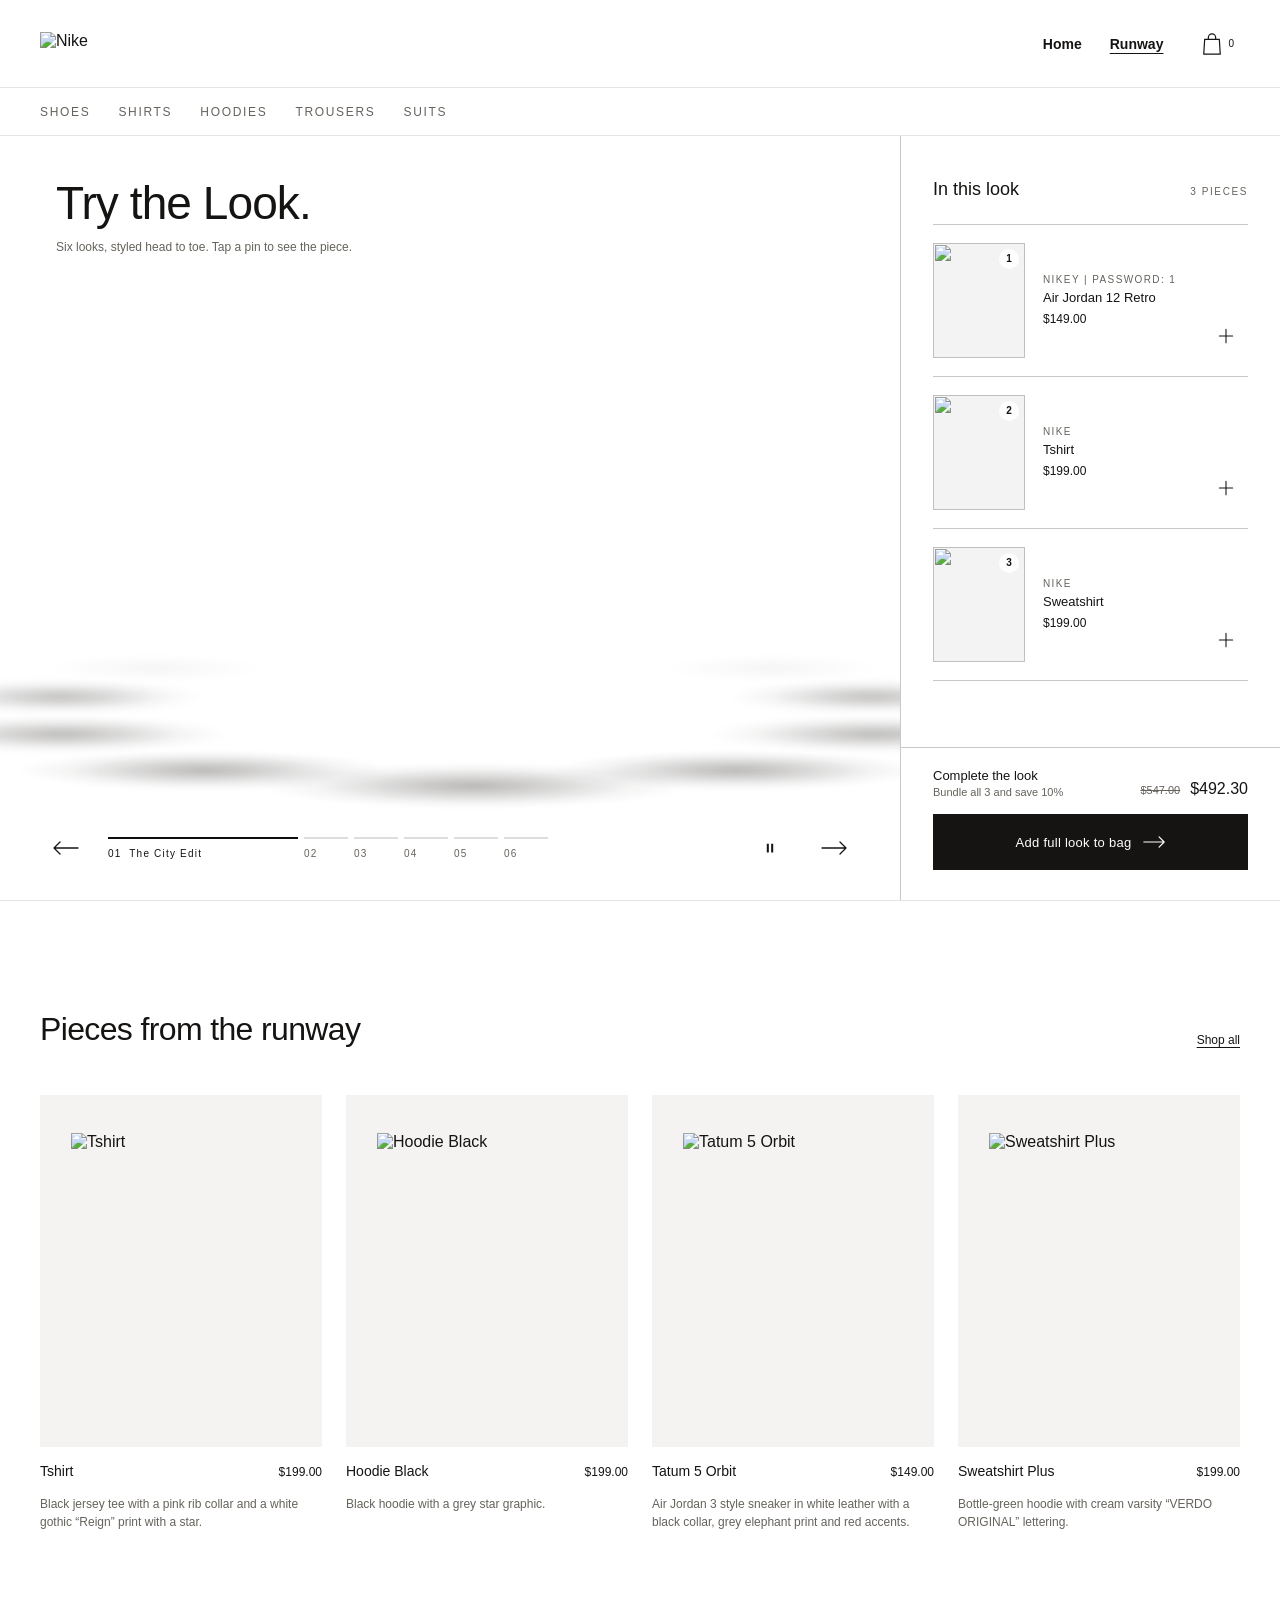
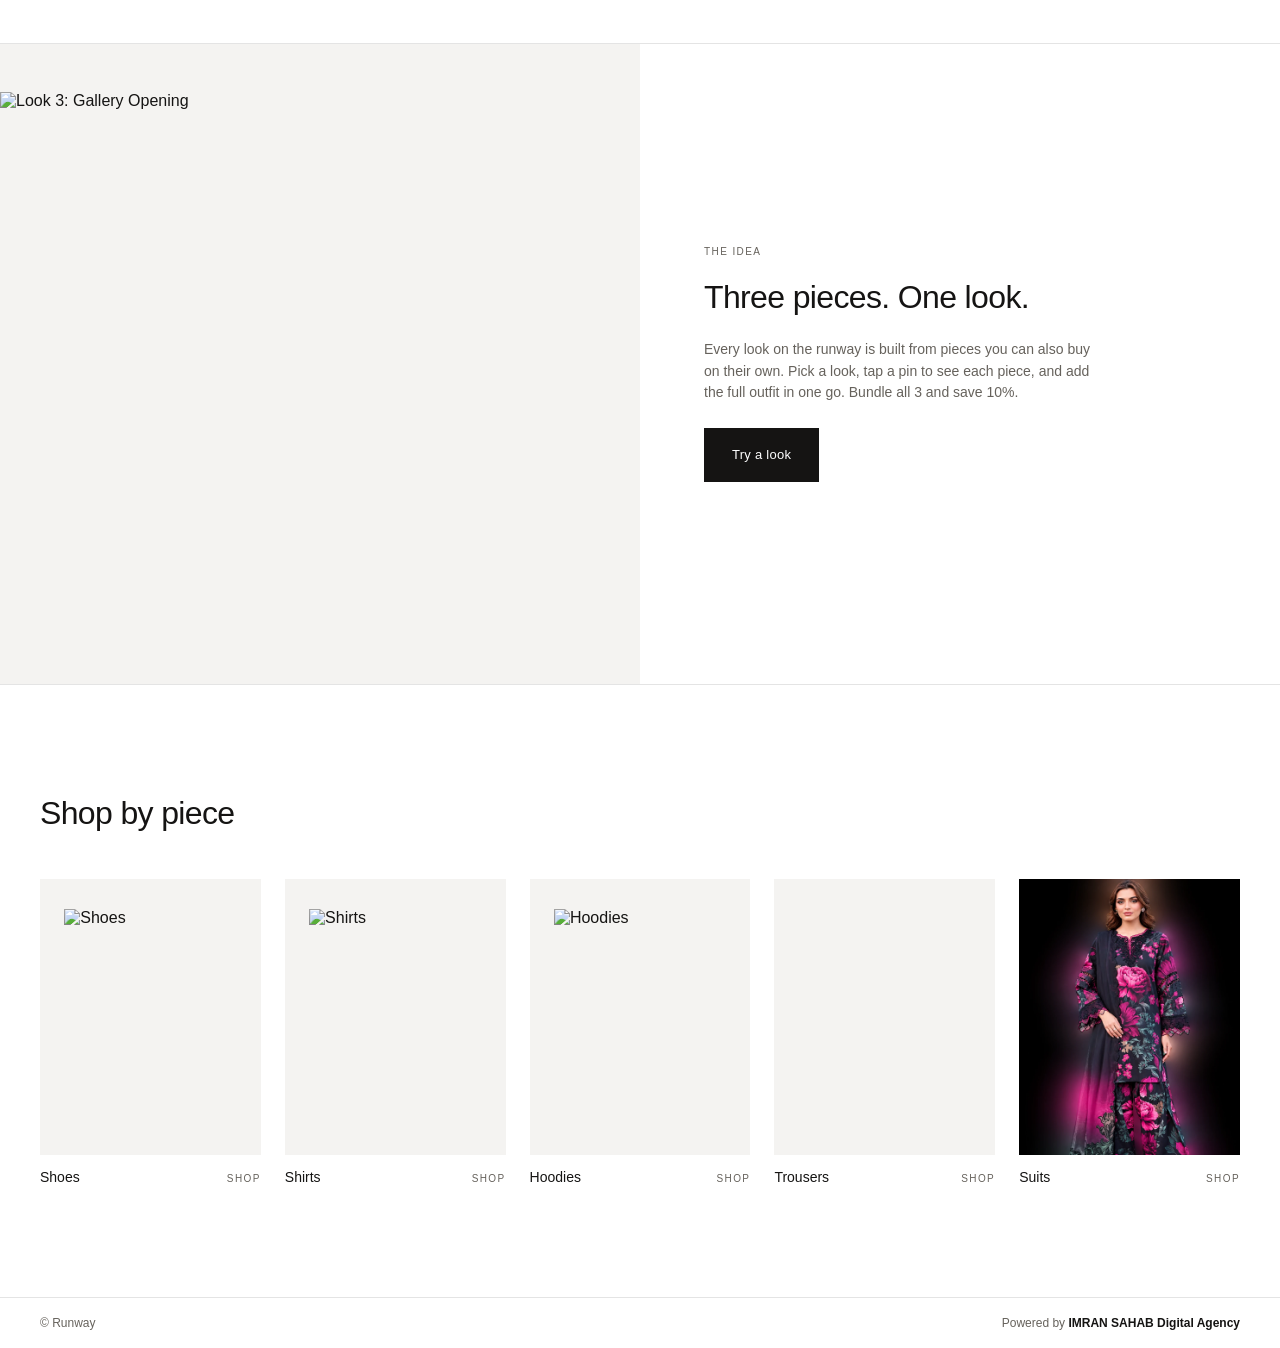
==== commit c1e6ca37: "Add Suits page with the floral palazzo suit model photo, strip link and home tile Co-Authored-By: Cl" ====
--- a/index.html
+++ b/index.html
@@ -424,7 +424,7 @@
 <nav aria-label="Main navigation"><a href="./">Home</a><a href="./" aria-current="page">Runway</a></nav>
 <button id="open-bag" type="button" aria-label="Open styling bag"><svg width="22" height="24" viewBox="0 0 24 26" fill="none" stroke="currentColor" stroke-width="1.3" aria-hidden="true"><path d="M4 8h16l1 16H3L4 8zM8 8V6a4 4 0 0 1 8 0v2"/></svg><span data-cart-count>0</span></button>
 </header>
-<nav class="sx-strip shopify-section-group-header-group" aria-label="Shop by piece"><a href="shoes.html">Shoes</a><a href="shirts.html">Shirts</a><a href="hoodies.html">Hoodies</a><a href="trousers.html">Trousers</a></nav>
+<nav class="sx-strip shopify-section-group-header-group" aria-label="Shop by piece"><a href="shoes.html">Shoes</a><a href="shirts.html">Shirts</a><a href="hoodies.html">Hoodies</a><a href="trousers.html">Trousers</a><a href="suits.html">Suits</a></nav>
 <main>
 <runway-section id="Runway-template--28035983671601__the_runway_wdM8BG" class="rw rw--add-icon rw--popup rw--list has-dividers has-border" data-feel="balanced" data-blur="true" data-mblur="true" data-style="ring" data-mstyle="classic" data-fit="true" data-height-mode="original" data-height-vh="100" data-mheight-mode="custom" data-mheight-vh="109" data-reflect="false" data-autoplay="true" data-speed="5000" data-after-add="stay" data-bundle-code="" data-msg-choose="Pick a size for: [items]" data-msg-error="Couldn’t add to bag. Please try again." data-msg-soldout="Sold out" style="--rw-c-stage:#ffffff;--rw-c-panel:#ffffff;--rw-c-text:#151413;--rw-c-muted:#66625c;--rw-c-accent:#0e0e0e;--rw-c-on-accent:#ffffff;--rw-c-line:#c8c8c8;--rw-card:#DFDFDF;--rw-hf:var(--font-heading--family, inherit);--rw-hw:400;--rw-h-d:46px;--rw-h-m:24px;--rw-sub-d:12px;--rw-sub-m:12px;--rw-eyebrow-d:11px;--rw-eyebrow-m:10px;--rw-label-d:10px;--rw-label-m:9px;--rw-chip-d:17px;--rw-chip-m:18px;--rw-ph-d:18px;--rw-ph-m:16px;--rw-pt-size-d:13px;--rw-pt-size-m:12px;--rw-price-d:12px;--rw-price-m:12px;--rw-opt-d:11px;--rw-opt-m:11px;--rw-total-d:16px;--rw-total-m:16px;--rw-thumb-d:92px;--rw-thumb-m:62px;--rw-tag-top:18px;--rw-tag-left:0px;--rw-thumb-radius:0px;--rw-morph:900ms;--rw-bar-r:20px;--rw-panel-w:380px;--rw-panel-pad-d:32px;--rw-radius:0px;--rw-max:none;--rw-speed:5s;--rw-ax:40%;--rw-btn-radius:0px;--rw-pill-radius:30px;--rw-add-radius:20px">
 <div class="rw__sticky"><div class="rw__grid">
@@ -460,7 +460,7 @@
 <section class="sx-block sx-block--flush" id="story"><div class="sx-story"><div class="sx-story__img"><img src="https://reel-ref-try-the-look.vercel.app/assets/original-look-4.webp" alt="Look 3: Gallery Opening" loading="lazy"></div>
 <div class="sx-story__copy"><p class="sx-eyebrow">The idea</p><h2 class="sx-h2">Three pieces. One look.</h2><p class="sx-lede">Every look on the runway is built from pieces you can also buy on their own. Pick a look, tap a pin to see each piece, and add the full outfit in one go. Bundle all 3 and save 10%.</p><a class="sx-btn" href="#Runway-template--28035983671601__the_runway_wdM8BG">Try a look</a></div></div></section>
 <section class="sx-block" id="shop"><div class="sx-wrap"><div class="sx-block__head"><h2 class="sx-h2">Shop by piece</h2></div>
-<div class="sx-tiles"><a class="sx-tile" href="shoes.html"><div class="sx-card__img"><img src="https://reel-ref-try-the-look.vercel.app/assets/source-tatum-5-orbit.webp" alt="Shoes" loading="lazy"></div><div class="sx-tile__label">Shoes<span>Shop</span></div></a><a class="sx-tile" href="shirts.html"><div class="sx-card__img"><img src="https://reel-ref-try-the-look.vercel.app/assets/source-tshirt.webp" alt="Shirts" loading="lazy"></div><div class="sx-tile__label">Shirts<span>Shop</span></div></a><a class="sx-tile" href="hoodies.html"><div class="sx-card__img"><img src="https://reel-ref-try-the-look.vercel.app/assets/source-hoodie.webp" alt="Hoodies" loading="lazy"></div><div class="sx-tile__label">Hoodies<span>Shop</span></div></a><a class="sx-tile" href="trousers.html"><div class="sx-card__img sx-card__img--crop sx-legs"><img src="https://reel-ref-try-the-look.vercel.app/assets/model-1-640.webp" alt="Trousers" loading="lazy"></div><div class="sx-tile__label">Trousers<span>Shop</span></div></a></div></div></section>
+<div class="sx-tiles"><a class="sx-tile" href="shoes.html"><div class="sx-card__img"><img src="https://reel-ref-try-the-look.vercel.app/assets/source-tatum-5-orbit.webp" alt="Shoes" loading="lazy"></div><div class="sx-tile__label">Shoes<span>Shop</span></div></a><a class="sx-tile" href="shirts.html"><div class="sx-card__img"><img src="https://reel-ref-try-the-look.vercel.app/assets/source-tshirt.webp" alt="Shirts" loading="lazy"></div><div class="sx-tile__label">Shirts<span>Shop</span></div></a><a class="sx-tile" href="hoodies.html"><div class="sx-card__img"><img src="https://reel-ref-try-the-look.vercel.app/assets/source-hoodie.webp" alt="Hoodies" loading="lazy"></div><div class="sx-tile__label">Hoodies<span>Shop</span></div></a><a class="sx-tile" href="trousers.html"><div class="sx-card__img sx-card__img--crop sx-legs"><img src="https://reel-ref-try-the-look.vercel.app/assets/model-1-640.webp" alt="Trousers" loading="lazy"></div><div class="sx-tile__label">Trousers<span>Shop</span></div></a><a class="sx-tile" href="suits.html"><div class="sx-card__img sx-card__img--crop"><img src="images/floral-palazzo-suit.webp" alt="Suits" loading="lazy" style="object-position:50% 20%"></div><div class="sx-tile__label">Suits<span>Shop</span></div></a></div></div></section>
 </main>
 <footer class="site-footer"><span>© Runway</span><span>Powered by <strong>IMRAN SAHAB Digital Agency</strong></span></footer>
 <dialog id="bag-dialog" aria-labelledby="bag-title">
--- a/site.css
+++ b/site.css
@@ -182,3 +182,9 @@
 .sx-done{display:flex;flex-direction:column;gap:20px;align-items:flex-start;max-width:560px;margin-top:24px;padding-top:24px;border-top:1px solid #c8c8c8}
 .sx-done .sx-sum__r{width:100%}
 .sx-ref{font-size:25px;letter-spacing:.02em}
+
+.sx-prod__media--photo{position:relative;padding:0;background:#000;min-height:760px}
+.sx-prod__media--photo img{position:absolute;inset:0;width:100%;height:100%;max-height:none;object-fit:contain;object-position:50% 50%}
+.sx-tiles .sx-tile:last-child:nth-child(odd){grid-column:1/-1}
+@media (min-width:1100px){.sx-tiles{grid-template-columns:repeat(5,minmax(0,1fr))}.sx-tiles .sx-tile:last-child:nth-child(odd){grid-column:auto}}
+@media (max-width:749px){.sx-prod__media--photo{min-height:520px}}
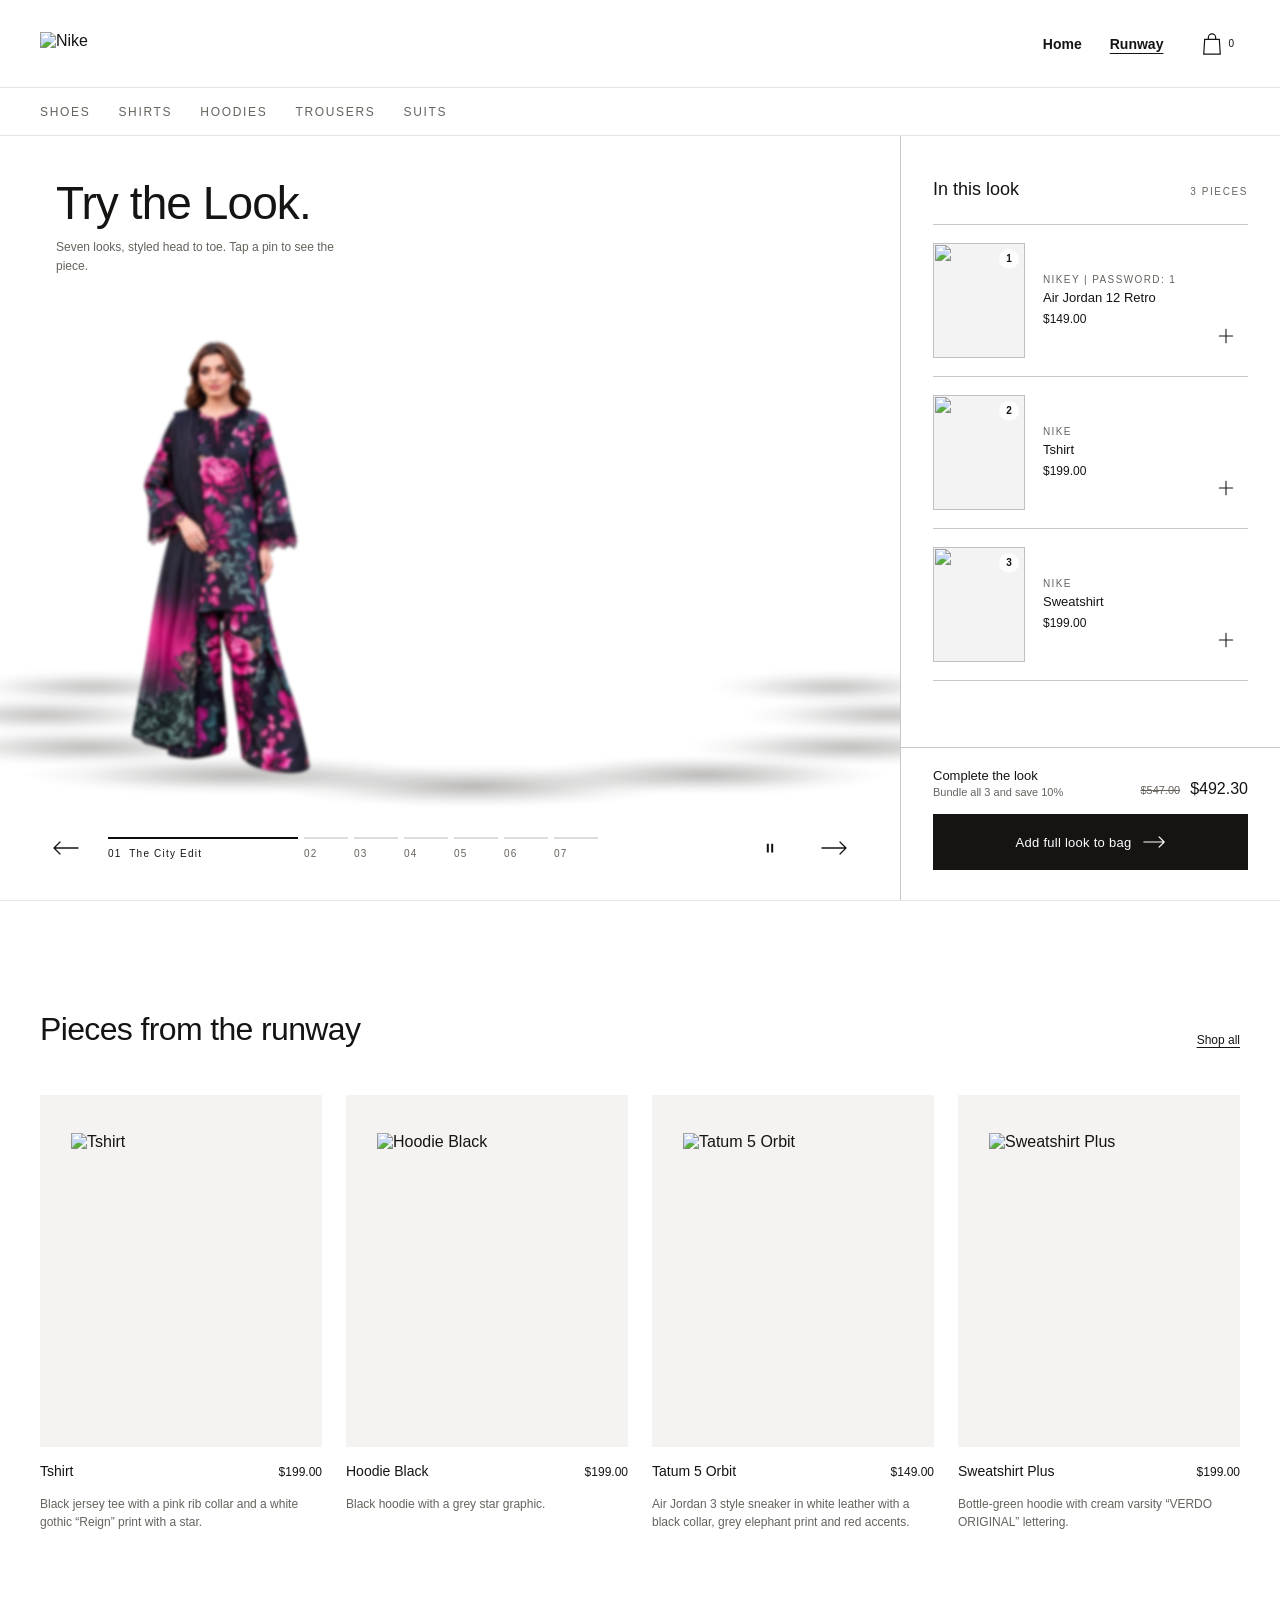
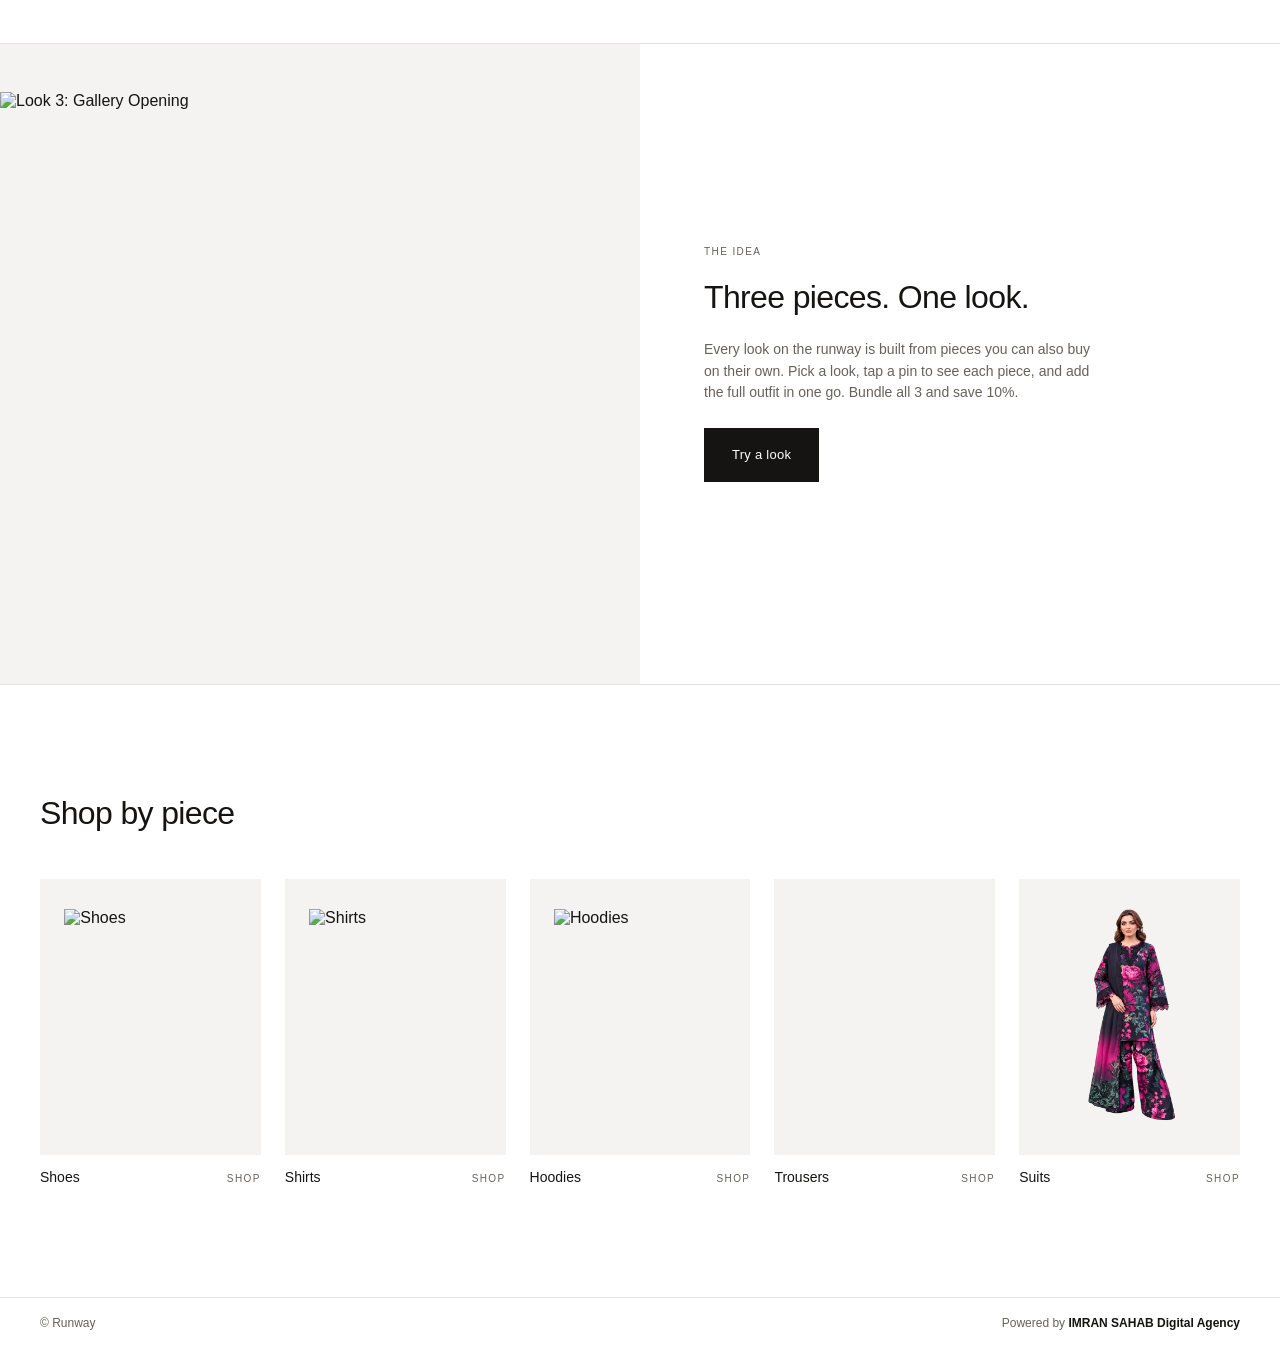
==== commit aca1ef48: "Add the transparent floral suit model as look 7 on the runway; use transparent image on Suits page a" ====
--- a/index.html
+++ b/index.html
@@ -6,7 +6,7 @@
 <meta name="theme-color" content="#ffffff">
 <meta name="author" content="IMRAN SAHAB Digital Agency">
 <title>Try the Look — Runway</title>
-<meta name="description" content="Six looks, styled head to toe. Explore the runway, isolate a look, and tap a pin to see the piece.">
+<meta name="description" content="Seven looks, styled head to toe. Explore the runway, isolate a look, and tap a pin to see the piece.">
 <link rel="preload" as="image" href="https://reel-ref-try-the-look.vercel.app/assets/model-1-640.webp" fetchpriority="high">
 <style>
 @font-face{font-family:Inter;src:url(https://reel-ref-try-the-look.vercel.app/assets/inter-600.woff2) format('woff2');font-weight:600;font-style:normal;font-display:swap}
@@ -429,17 +429,17 @@
 <runway-section id="Runway-template--28035983671601__the_runway_wdM8BG" class="rw rw--add-icon rw--popup rw--list has-dividers has-border" data-feel="balanced" data-blur="true" data-mblur="true" data-style="ring" data-mstyle="classic" data-fit="true" data-height-mode="original" data-height-vh="100" data-mheight-mode="custom" data-mheight-vh="109" data-reflect="false" data-autoplay="true" data-speed="5000" data-after-add="stay" data-bundle-code="" data-msg-choose="Pick a size for: [items]" data-msg-error="Couldn’t add to bag. Please try again." data-msg-soldout="Sold out" style="--rw-c-stage:#ffffff;--rw-c-panel:#ffffff;--rw-c-text:#151413;--rw-c-muted:#66625c;--rw-c-accent:#0e0e0e;--rw-c-on-accent:#ffffff;--rw-c-line:#c8c8c8;--rw-card:#DFDFDF;--rw-hf:var(--font-heading--family, inherit);--rw-hw:400;--rw-h-d:46px;--rw-h-m:24px;--rw-sub-d:12px;--rw-sub-m:12px;--rw-eyebrow-d:11px;--rw-eyebrow-m:10px;--rw-label-d:10px;--rw-label-m:9px;--rw-chip-d:17px;--rw-chip-m:18px;--rw-ph-d:18px;--rw-ph-m:16px;--rw-pt-size-d:13px;--rw-pt-size-m:12px;--rw-price-d:12px;--rw-price-m:12px;--rw-opt-d:11px;--rw-opt-m:11px;--rw-total-d:16px;--rw-total-m:16px;--rw-thumb-d:92px;--rw-thumb-m:62px;--rw-tag-top:18px;--rw-tag-left:0px;--rw-thumb-radius:0px;--rw-morph:900ms;--rw-bar-r:20px;--rw-panel-w:380px;--rw-panel-pad-d:32px;--rw-radius:0px;--rw-max:none;--rw-speed:5s;--rw-ax:40%;--rw-btn-radius:0px;--rw-pill-radius:30px;--rw-add-radius:20px">
 <div class="rw__sticky"><div class="rw__grid">
 <div class="rw__left">
-<div class="rw__head"><div class="rw__intro"><h2 class="rw__title">Try the Look.</h2><p class="rw__sub">Six looks, styled head to toe. Tap a pin to see the piece.</p></div><span class="rw__sr" aria-live="polite" aria-atomic="true" data-rw-live></span></div>
+<div class="rw__head"><div class="rw__intro"><h2 class="rw__title">Try the Look.</h2><p class="rw__sub">Seven looks, styled head to toe. Tap a pin to see the piece.</p></div><span class="rw__sr" aria-live="polite" aria-atomic="true" data-rw-live></span></div>
 <div class="rw__stage" data-rw-stage tabindex="0" role="region" aria-roledescription="carousel" aria-label="Try the Look. — use arrow keys or swipe to change look">
-<div class="rw__actors" data-rw-actors><div class="rw__model" data-rw-model data-index="0" aria-hidden="true"><span class="rw__shadow"></span><div class="rw__figure" style="--rw-ar:0.5625"><div class="rw__art"><img src="https://reel-ref-try-the-look.vercel.app/assets/model-1-640.webp" srcset="https://reel-ref-try-the-look.vercel.app/assets/model-1-640.webp 640w, https://reel-ref-try-the-look.vercel.app/assets/original-look-1.webp 1080w" sizes="(min-width: 1800px) 540px, (min-width: 750px) 420px, 320px" loading="eager" decoding="async" width="1100" height="1956" draggable="false" data-model-image alt="The City Edit"><button class="rw__hit" type="button" data-rw-go="0" aria-label="Look 1: The City Edit" tabindex="-1"></button></div></div></div><div class="rw__model" data-rw-model data-index="1" aria-hidden="true"><span class="rw__shadow"></span><div class="rw__figure" style="--rw-ar:0.5625"><div class="rw__art"><img src="https://reel-ref-try-the-look.vercel.app/assets/model-5-640.webp" srcset="https://reel-ref-try-the-look.vercel.app/assets/model-5-640.webp 640w, https://reel-ref-try-the-look.vercel.app/assets/original-look-5.webp 1080w" sizes="(min-width: 1800px) 540px, (min-width: 750px) 420px, 320px" loading="eager" decoding="async" width="1100" height="1956" draggable="false" data-model-image alt="Gallery Opening"><button class="rw__hit" type="button" data-rw-go="1" aria-label="Look 2: Gallery Opening" tabindex="-1"></button></div></div></div><div class="rw__model" data-rw-model data-index="2" aria-hidden="true"><span class="rw__shadow"></span><div class="rw__figure" style="--rw-ar:0.5625"><div class="rw__art"><img src="https://reel-ref-try-the-look.vercel.app/assets/model-4-640.webp" srcset="https://reel-ref-try-the-look.vercel.app/assets/model-4-640.webp 640w, https://reel-ref-try-the-look.vercel.app/assets/original-look-4.webp 1080w" sizes="(min-width: 1800px) 540px, (min-width: 750px) 420px, 320px" loading="eager" decoding="async" width="1100" height="1956" draggable="false" data-model-image alt="Gallery Opening"><button class="rw__hit" type="button" data-rw-go="2" aria-label="Look 3: Gallery Opening" tabindex="-1"></button></div></div></div><div class="rw__model" data-rw-model data-index="3" aria-hidden="true"><span class="rw__shadow"></span><div class="rw__figure" style="--rw-ar:0.5625"><div class="rw__art"><img src="https://reel-ref-try-the-look.vercel.app/assets/model-6-640.webp" srcset="https://reel-ref-try-the-look.vercel.app/assets/model-6-640.webp 640w, https://reel-ref-try-the-look.vercel.app/assets/original-look-6.webp 1080w" sizes="(min-width: 1800px) 540px, (min-width: 750px) 420px, 320px" loading="eager" decoding="async" width="1100" height="1956" draggable="false" data-model-image alt="Studio Day"><button class="rw__hit" type="button" data-rw-go="3" aria-label="Look 4: Studio Day" tabindex="-1"></button></div></div></div><div class="rw__model" data-rw-model data-index="4" aria-hidden="true"><span class="rw__shadow"></span><div class="rw__figure" style="--rw-ar:0.5625"><div class="rw__art"><img src="https://reel-ref-try-the-look.vercel.app/assets/model-3-640.webp" srcset="https://reel-ref-try-the-look.vercel.app/assets/model-3-640.webp 640w, https://reel-ref-try-the-look.vercel.app/assets/original-look-3.webp 1080w" sizes="(min-width: 1800px) 540px, (min-width: 750px) 420px, 320px" loading="eager" decoding="async" width="1100" height="1956" draggable="false" data-model-image alt="Studio Day"><button class="rw__hit" type="button" data-rw-go="4" aria-label="Look 5: Studio Day" tabindex="-1"></button></div></div></div><div class="rw__model" data-rw-model data-index="5" aria-hidden="true"><span class="rw__shadow"></span><div class="rw__figure" style="--rw-ar:0.5625"><div class="rw__art"><img src="https://reel-ref-try-the-look.vercel.app/assets/model-2-640.webp" srcset="https://reel-ref-try-the-look.vercel.app/assets/model-2-640.webp 640w, https://reel-ref-try-the-look.vercel.app/assets/original-look-2.webp 1080w" sizes="(min-width: 1800px) 540px, (min-width: 750px) 420px, 320px" loading="eager" decoding="async" width="1100" height="1956" draggable="false" data-model-image alt="Studio Day"><button class="rw__hit" type="button" data-rw-go="5" aria-label="Look 6: Studio Day" tabindex="-1"></button></div></div></div></div>
-<div class="rw__heroes" data-rw-heroes><div class="rw__hero is-on" data-rw-hero data-index="0" data-name="The City Edit" data-label="Look 1: The City Edit" data-probe="https://reel-ref-try-the-look.vercel.app/assets/model-1-640.webp" aria-hidden="false"><div class="rw__morph"><span class="rw__shadow"></span><div class="rw__figure" style="--rw-ar:0.5625"><div class="rw__art"><img src="https://reel-ref-try-the-look.vercel.app/assets/model-1-640.webp" srcset="https://reel-ref-try-the-look.vercel.app/assets/model-1-640.webp 640w, https://reel-ref-try-the-look.vercel.app/assets/original-look-1.webp 1080w" sizes="(min-width: 1800px) 540px, (min-width: 750px) 420px, 320px" loading="eager" decoding="async" width="1100" height="1956" draggable="false" data-model-image alt="The City Edit"><button class="rw__zoom" type="button" data-rw-zoom aria-label="View look: The City Edit" tabindex="0"></button><div class="rw__pins"><button class="rw__pin" type="button" data-rw-pin="1" data-tip="Air Jordan 12 Retro" style="left:47%;top:27%;--pi:1" aria-label="1: Air Jordan 12 Retro" tabindex="-1"><span class="rw__pin-dot">1</span></button><button class="rw__pin" type="button" data-rw-pin="2" data-tip="Tshirt" style="left:48%;top:58%;--pi:2" aria-label="2: Tshirt" tabindex="-1"><span class="rw__pin-dot">2</span></button><button class="rw__pin" type="button" data-rw-pin="3" data-tip="Sweatshirt" style="left:45%;top:96%;--pi:3" aria-label="3: Sweatshirt" tabindex="-1"><span class="rw__pin-dot">3</span></button></div></div></div></div></div><div class="rw__hero" data-rw-hero data-index="1" data-name="Gallery Opening" data-label="Look 2: Gallery Opening" data-probe="https://reel-ref-try-the-look.vercel.app/assets/model-5-640.webp" aria-hidden="true"><div class="rw__morph"><span class="rw__shadow"></span><div class="rw__figure" style="--rw-ar:0.5625"><div class="rw__art"><img src="https://reel-ref-try-the-look.vercel.app/assets/model-5-640.webp" srcset="https://reel-ref-try-the-look.vercel.app/assets/model-5-640.webp 640w, https://reel-ref-try-the-look.vercel.app/assets/original-look-5.webp 1080w" sizes="(min-width: 1800px) 540px, (min-width: 750px) 420px, 320px" loading="eager" decoding="async" width="1100" height="1956" draggable="false" data-model-image alt="Gallery Opening"><button class="rw__zoom" type="button" data-rw-zoom aria-label="View look: Gallery Opening" tabindex="-1"></button><div class="rw__pins"><button class="rw__pin" type="button" data-rw-pin="1" data-tip="Tatum 5 Orbit" style="left:50%;top:28%;--pi:1" aria-label="1: Tatum 5 Orbit" tabindex="-1"><span class="rw__pin-dot">1</span></button><button class="rw__pin" type="button" data-rw-pin="2" data-tip="Hoodie Black" style="left:48%;top:58%;--pi:2" aria-label="2: Hoodie Black" tabindex="-1"><span class="rw__pin-dot">2</span></button><button class="rw__pin" type="button" data-rw-pin="3" data-tip="Tshirt" style="left:45%;top:88%;--pi:3" aria-label="3: Tshirt" tabindex="-1"><span class="rw__pin-dot">3</span></button></div></div></div></div></div><div class="rw__hero" data-rw-hero data-index="2" data-name="Gallery Opening" data-label="Look 3: Gallery Opening" data-probe="https://reel-ref-try-the-look.vercel.app/assets/model-4-640.webp" aria-hidden="true"><div class="rw__morph"><span class="rw__shadow"></span><div class="rw__figure" style="--rw-ar:0.5625"><div class="rw__art"><img src="https://reel-ref-try-the-look.vercel.app/assets/model-4-640.webp" srcset="https://reel-ref-try-the-look.vercel.app/assets/model-4-640.webp 640w, https://reel-ref-try-the-look.vercel.app/assets/original-look-4.webp 1080w" sizes="(min-width: 1800px) 540px, (min-width: 750px) 420px, 320px" loading="eager" decoding="async" width="1100" height="1956" draggable="false" data-model-image alt="Gallery Opening"><button class="rw__zoom" type="button" data-rw-zoom aria-label="View look: Gallery Opening" tabindex="-1"></button><div class="rw__pins"><button class="rw__pin" type="button" data-rw-pin="1" data-tip="Sweatshirt Plus" style="left:50%;top:28%;--pi:1" aria-label="1: Sweatshirt Plus" tabindex="-1"><span class="rw__pin-dot">1</span></button><button class="rw__pin" type="button" data-rw-pin="2" data-tip="Tatum 5 Orbit" style="left:48%;top:58%;--pi:2" aria-label="2: Tatum 5 Orbit" tabindex="-1"><span class="rw__pin-dot">2</span></button><button class="rw__pin" type="button" data-rw-pin="3" data-tip="Tshirt" style="left:45%;top:88%;--pi:3" aria-label="3: Tshirt" tabindex="-1"><span class="rw__pin-dot">3</span></button></div></div></div></div></div><div class="rw__hero" data-rw-hero data-index="3" data-name="Studio Day" data-label="Look 4: Studio Day" data-probe="https://reel-ref-try-the-look.vercel.app/assets/model-6-640.webp" aria-hidden="true"><div class="rw__morph"><span class="rw__shadow"></span><div class="rw__figure" style="--rw-ar:0.5625"><div class="rw__art"><img src="https://reel-ref-try-the-look.vercel.app/assets/model-6-640.webp" srcset="https://reel-ref-try-the-look.vercel.app/assets/model-6-640.webp 640w, https://reel-ref-try-the-look.vercel.app/assets/original-look-6.webp 1080w" sizes="(min-width: 1800px) 540px, (min-width: 750px) 420px, 320px" loading="eager" decoding="async" width="1100" height="1956" draggable="false" data-model-image alt="Studio Day"><button class="rw__zoom" type="button" data-rw-zoom aria-label="View look: Studio Day" tabindex="-1"></button><div class="rw__pins"><button class="rw__pin" type="button" data-rw-pin="1" data-tip="Hoodie Black" style="left:50%;top:28%;--pi:1" aria-label="1: Hoodie Black" tabindex="-1"><span class="rw__pin-dot">1</span></button><button class="rw__pin" type="button" data-rw-pin="2" data-tip="Air Jordan 12 Retro" style="left:48%;top:58%;--pi:2" aria-label="2: Air Jordan 12 Retro" tabindex="-1"><span class="rw__pin-dot">2</span></button><button class="rw__pin" type="button" data-rw-pin="3" data-tip="Tshirt" style="left:45%;top:88%;--pi:3" aria-label="3: Tshirt" tabindex="-1"><span class="rw__pin-dot">3</span></button></div></div></div></div></div><div class="rw__hero" data-rw-hero data-index="4" data-name="Studio Day" data-label="Look 5: Studio Day" data-probe="https://reel-ref-try-the-look.vercel.app/assets/model-3-640.webp" aria-hidden="true"><div class="rw__morph"><span class="rw__shadow"></span><div class="rw__figure" style="--rw-ar:0.5625"><div class="rw__art"><img src="https://reel-ref-try-the-look.vercel.app/assets/model-3-640.webp" srcset="https://reel-ref-try-the-look.vercel.app/assets/model-3-640.webp 640w, https://reel-ref-try-the-look.vercel.app/assets/original-look-3.webp 1080w" sizes="(min-width: 1800px) 540px, (min-width: 750px) 420px, 320px" loading="eager" decoding="async" width="1100" height="1956" draggable="false" data-model-image alt="Studio Day"><button class="rw__zoom" type="button" data-rw-zoom aria-label="View look: Studio Day" tabindex="-1"></button><div class="rw__pins"><button class="rw__pin" type="button" data-rw-pin="1" data-tip="Sweatshirt" style="left:50%;top:28%;--pi:1" aria-label="1: Sweatshirt" tabindex="-1"><span class="rw__pin-dot">1</span></button><button class="rw__pin" type="button" data-rw-pin="2" data-tip="Tatum 5 Orbit" style="left:48%;top:58%;--pi:2" aria-label="2: Tatum 5 Orbit" tabindex="-1"><span class="rw__pin-dot">2</span></button><button class="rw__pin" type="button" data-rw-pin="3" data-tip="Tshirt" style="left:45%;top:88%;--pi:3" aria-label="3: Tshirt" tabindex="-1"><span class="rw__pin-dot">3</span></button></div></div></div></div></div><div class="rw__hero" data-rw-hero data-index="5" data-name="Studio Day" data-label="Look 6: Studio Day" data-probe="https://reel-ref-try-the-look.vercel.app/assets/model-2-640.webp" aria-hidden="true"><div class="rw__morph"><span class="rw__shadow"></span><div class="rw__figure" style="--rw-ar:0.5625"><div class="rw__art"><img src="https://reel-ref-try-the-look.vercel.app/assets/model-2-640.webp" srcset="https://reel-ref-try-the-look.vercel.app/assets/model-2-640.webp 640w, https://reel-ref-try-the-look.vercel.app/assets/original-look-2.webp 1080w" sizes="(min-width: 1800px) 540px, (min-width: 750px) 420px, 320px" loading="eager" decoding="async" width="1100" height="1956" draggable="false" data-model-image alt="Studio Day"><button class="rw__zoom" type="button" data-rw-zoom aria-label="View look: Studio Day" tabindex="-1"></button><div class="rw__pins"><button class="rw__pin" type="button" data-rw-pin="1" data-tip="Hoodie" style="left:50%;top:28%;--pi:1" aria-label="1: Hoodie" tabindex="-1"><span class="rw__pin-dot">1</span></button><button class="rw__pin" type="button" data-rw-pin="2" data-tip="Luka 5" style="left:48%;top:58%;--pi:2" aria-label="2: Luka 5" tabindex="-1"><span class="rw__pin-dot">2</span></button><button class="rw__pin" type="button" data-rw-pin="3" data-tip="Tshirt" style="left:45%;top:88%;--pi:3" aria-label="3: Tshirt" tabindex="-1"><span class="rw__pin-dot">3</span></button></div></div></div></div></div></div>
+<div class="rw__actors" data-rw-actors><div class="rw__model" data-rw-model data-index="0" aria-hidden="true"><span class="rw__shadow"></span><div class="rw__figure" style="--rw-ar:0.5625"><div class="rw__art"><img src="https://reel-ref-try-the-look.vercel.app/assets/model-1-640.webp" srcset="https://reel-ref-try-the-look.vercel.app/assets/model-1-640.webp 640w, https://reel-ref-try-the-look.vercel.app/assets/original-look-1.webp 1080w" sizes="(min-width: 1800px) 540px, (min-width: 750px) 420px, 320px" loading="eager" decoding="async" width="1100" height="1956" draggable="false" data-model-image alt="The City Edit"><button class="rw__hit" type="button" data-rw-go="0" aria-label="Look 1: The City Edit" tabindex="-1"></button></div></div></div><div class="rw__model" data-rw-model data-index="1" aria-hidden="true"><span class="rw__shadow"></span><div class="rw__figure" style="--rw-ar:0.5625"><div class="rw__art"><img src="https://reel-ref-try-the-look.vercel.app/assets/model-5-640.webp" srcset="https://reel-ref-try-the-look.vercel.app/assets/model-5-640.webp 640w, https://reel-ref-try-the-look.vercel.app/assets/original-look-5.webp 1080w" sizes="(min-width: 1800px) 540px, (min-width: 750px) 420px, 320px" loading="eager" decoding="async" width="1100" height="1956" draggable="false" data-model-image alt="Gallery Opening"><button class="rw__hit" type="button" data-rw-go="1" aria-label="Look 2: Gallery Opening" tabindex="-1"></button></div></div></div><div class="rw__model" data-rw-model data-index="2" aria-hidden="true"><span class="rw__shadow"></span><div class="rw__figure" style="--rw-ar:0.5625"><div class="rw__art"><img src="https://reel-ref-try-the-look.vercel.app/assets/model-4-640.webp" srcset="https://reel-ref-try-the-look.vercel.app/assets/model-4-640.webp 640w, https://reel-ref-try-the-look.vercel.app/assets/original-look-4.webp 1080w" sizes="(min-width: 1800px) 540px, (min-width: 750px) 420px, 320px" loading="eager" decoding="async" width="1100" height="1956" draggable="false" data-model-image alt="Gallery Opening"><button class="rw__hit" type="button" data-rw-go="2" aria-label="Look 3: Gallery Opening" tabindex="-1"></button></div></div></div><div class="rw__model" data-rw-model data-index="3" aria-hidden="true"><span class="rw__shadow"></span><div class="rw__figure" style="--rw-ar:0.5625"><div class="rw__art"><img src="https://reel-ref-try-the-look.vercel.app/assets/model-6-640.webp" srcset="https://reel-ref-try-the-look.vercel.app/assets/model-6-640.webp 640w, https://reel-ref-try-the-look.vercel.app/assets/original-look-6.webp 1080w" sizes="(min-width: 1800px) 540px, (min-width: 750px) 420px, 320px" loading="eager" decoding="async" width="1100" height="1956" draggable="false" data-model-image alt="Studio Day"><button class="rw__hit" type="button" data-rw-go="3" aria-label="Look 4: Studio Day" tabindex="-1"></button></div></div></div><div class="rw__model" data-rw-model data-index="4" aria-hidden="true"><span class="rw__shadow"></span><div class="rw__figure" style="--rw-ar:0.5625"><div class="rw__art"><img src="https://reel-ref-try-the-look.vercel.app/assets/model-3-640.webp" srcset="https://reel-ref-try-the-look.vercel.app/assets/model-3-640.webp 640w, https://reel-ref-try-the-look.vercel.app/assets/original-look-3.webp 1080w" sizes="(min-width: 1800px) 540px, (min-width: 750px) 420px, 320px" loading="eager" decoding="async" width="1100" height="1956" draggable="false" data-model-image alt="Studio Day"><button class="rw__hit" type="button" data-rw-go="4" aria-label="Look 5: Studio Day" tabindex="-1"></button></div></div></div><div class="rw__model" data-rw-model data-index="5" aria-hidden="true"><span class="rw__shadow"></span><div class="rw__figure" style="--rw-ar:0.5625"><div class="rw__art"><img src="https://reel-ref-try-the-look.vercel.app/assets/model-2-640.webp" srcset="https://reel-ref-try-the-look.vercel.app/assets/model-2-640.webp 640w, https://reel-ref-try-the-look.vercel.app/assets/original-look-2.webp 1080w" sizes="(min-width: 1800px) 540px, (min-width: 750px) 420px, 320px" loading="eager" decoding="async" width="1100" height="1956" draggable="false" data-model-image alt="Studio Day"><button class="rw__hit" type="button" data-rw-go="5" aria-label="Look 6: Studio Day" tabindex="-1"></button></div></div></div><div class="rw__model" data-rw-model data-index="6" aria-hidden="true"><span class="rw__shadow"></span><div class="rw__figure" style="--rw-ar:0.6667"><div class="rw__art"><img src="images/model-7-640.webp" srcset="images/model-7-640.webp 640w, images/floral-palazzo-suit.webp 1080w" sizes="(min-width: 1800px) 540px, (min-width: 750px) 420px, 320px" loading="eager" decoding="async" width="1024" height="1536" draggable="false" data-model-image alt="The Floral Edit"><button class="rw__hit" type="button" data-rw-go="6" aria-label="Look 7: The Floral Edit" tabindex="-1"></button></div></div></div></div>
+<div class="rw__heroes" data-rw-heroes><div class="rw__hero is-on" data-rw-hero data-index="0" data-name="The City Edit" data-label="Look 1: The City Edit" data-probe="https://reel-ref-try-the-look.vercel.app/assets/model-1-640.webp" aria-hidden="false"><div class="rw__morph"><span class="rw__shadow"></span><div class="rw__figure" style="--rw-ar:0.5625"><div class="rw__art"><img src="https://reel-ref-try-the-look.vercel.app/assets/model-1-640.webp" srcset="https://reel-ref-try-the-look.vercel.app/assets/model-1-640.webp 640w, https://reel-ref-try-the-look.vercel.app/assets/original-look-1.webp 1080w" sizes="(min-width: 1800px) 540px, (min-width: 750px) 420px, 320px" loading="eager" decoding="async" width="1100" height="1956" draggable="false" data-model-image alt="The City Edit"><button class="rw__zoom" type="button" data-rw-zoom aria-label="View look: The City Edit" tabindex="0"></button><div class="rw__pins"><button class="rw__pin" type="button" data-rw-pin="1" data-tip="Air Jordan 12 Retro" style="left:47%;top:27%;--pi:1" aria-label="1: Air Jordan 12 Retro" tabindex="-1"><span class="rw__pin-dot">1</span></button><button class="rw__pin" type="button" data-rw-pin="2" data-tip="Tshirt" style="left:48%;top:58%;--pi:2" aria-label="2: Tshirt" tabindex="-1"><span class="rw__pin-dot">2</span></button><button class="rw__pin" type="button" data-rw-pin="3" data-tip="Sweatshirt" style="left:45%;top:96%;--pi:3" aria-label="3: Sweatshirt" tabindex="-1"><span class="rw__pin-dot">3</span></button></div></div></div></div></div><div class="rw__hero" data-rw-hero data-index="1" data-name="Gallery Opening" data-label="Look 2: Gallery Opening" data-probe="https://reel-ref-try-the-look.vercel.app/assets/model-5-640.webp" aria-hidden="true"><div class="rw__morph"><span class="rw__shadow"></span><div class="rw__figure" style="--rw-ar:0.5625"><div class="rw__art"><img src="https://reel-ref-try-the-look.vercel.app/assets/model-5-640.webp" srcset="https://reel-ref-try-the-look.vercel.app/assets/model-5-640.webp 640w, https://reel-ref-try-the-look.vercel.app/assets/original-look-5.webp 1080w" sizes="(min-width: 1800px) 540px, (min-width: 750px) 420px, 320px" loading="eager" decoding="async" width="1100" height="1956" draggable="false" data-model-image alt="Gallery Opening"><button class="rw__zoom" type="button" data-rw-zoom aria-label="View look: Gallery Opening" tabindex="-1"></button><div class="rw__pins"><button class="rw__pin" type="button" data-rw-pin="1" data-tip="Tatum 5 Orbit" style="left:50%;top:28%;--pi:1" aria-label="1: Tatum 5 Orbit" tabindex="-1"><span class="rw__pin-dot">1</span></button><button class="rw__pin" type="button" data-rw-pin="2" data-tip="Hoodie Black" style="left:48%;top:58%;--pi:2" aria-label="2: Hoodie Black" tabindex="-1"><span class="rw__pin-dot">2</span></button><button class="rw__pin" type="button" data-rw-pin="3" data-tip="Tshirt" style="left:45%;top:88%;--pi:3" aria-label="3: Tshirt" tabindex="-1"><span class="rw__pin-dot">3</span></button></div></div></div></div></div><div class="rw__hero" data-rw-hero data-index="2" data-name="Gallery Opening" data-label="Look 3: Gallery Opening" data-probe="https://reel-ref-try-the-look.vercel.app/assets/model-4-640.webp" aria-hidden="true"><div class="rw__morph"><span class="rw__shadow"></span><div class="rw__figure" style="--rw-ar:0.5625"><div class="rw__art"><img src="https://reel-ref-try-the-look.vercel.app/assets/model-4-640.webp" srcset="https://reel-ref-try-the-look.vercel.app/assets/model-4-640.webp 640w, https://reel-ref-try-the-look.vercel.app/assets/original-look-4.webp 1080w" sizes="(min-width: 1800px) 540px, (min-width: 750px) 420px, 320px" loading="eager" decoding="async" width="1100" height="1956" draggable="false" data-model-image alt="Gallery Opening"><button class="rw__zoom" type="button" data-rw-zoom aria-label="View look: Gallery Opening" tabindex="-1"></button><div class="rw__pins"><button class="rw__pin" type="button" data-rw-pin="1" data-tip="Sweatshirt Plus" style="left:50%;top:28%;--pi:1" aria-label="1: Sweatshirt Plus" tabindex="-1"><span class="rw__pin-dot">1</span></button><button class="rw__pin" type="button" data-rw-pin="2" data-tip="Tatum 5 Orbit" style="left:48%;top:58%;--pi:2" aria-label="2: Tatum 5 Orbit" tabindex="-1"><span class="rw__pin-dot">2</span></button><button class="rw__pin" type="button" data-rw-pin="3" data-tip="Tshirt" style="left:45%;top:88%;--pi:3" aria-label="3: Tshirt" tabindex="-1"><span class="rw__pin-dot">3</span></button></div></div></div></div></div><div class="rw__hero" data-rw-hero data-index="3" data-name="Studio Day" data-label="Look 4: Studio Day" data-probe="https://reel-ref-try-the-look.vercel.app/assets/model-6-640.webp" aria-hidden="true"><div class="rw__morph"><span class="rw__shadow"></span><div class="rw__figure" style="--rw-ar:0.5625"><div class="rw__art"><img src="https://reel-ref-try-the-look.vercel.app/assets/model-6-640.webp" srcset="https://reel-ref-try-the-look.vercel.app/assets/model-6-640.webp 640w, https://reel-ref-try-the-look.vercel.app/assets/original-look-6.webp 1080w" sizes="(min-width: 1800px) 540px, (min-width: 750px) 420px, 320px" loading="eager" decoding="async" width="1100" height="1956" draggable="false" data-model-image alt="Studio Day"><button class="rw__zoom" type="button" data-rw-zoom aria-label="View look: Studio Day" tabindex="-1"></button><div class="rw__pins"><button class="rw__pin" type="button" data-rw-pin="1" data-tip="Hoodie Black" style="left:50%;top:28%;--pi:1" aria-label="1: Hoodie Black" tabindex="-1"><span class="rw__pin-dot">1</span></button><button class="rw__pin" type="button" data-rw-pin="2" data-tip="Air Jordan 12 Retro" style="left:48%;top:58%;--pi:2" aria-label="2: Air Jordan 12 Retro" tabindex="-1"><span class="rw__pin-dot">2</span></button><button class="rw__pin" type="button" data-rw-pin="3" data-tip="Tshirt" style="left:45%;top:88%;--pi:3" aria-label="3: Tshirt" tabindex="-1"><span class="rw__pin-dot">3</span></button></div></div></div></div></div><div class="rw__hero" data-rw-hero data-index="4" data-name="Studio Day" data-label="Look 5: Studio Day" data-probe="https://reel-ref-try-the-look.vercel.app/assets/model-3-640.webp" aria-hidden="true"><div class="rw__morph"><span class="rw__shadow"></span><div class="rw__figure" style="--rw-ar:0.5625"><div class="rw__art"><img src="https://reel-ref-try-the-look.vercel.app/assets/model-3-640.webp" srcset="https://reel-ref-try-the-look.vercel.app/assets/model-3-640.webp 640w, https://reel-ref-try-the-look.vercel.app/assets/original-look-3.webp 1080w" sizes="(min-width: 1800px) 540px, (min-width: 750px) 420px, 320px" loading="eager" decoding="async" width="1100" height="1956" draggable="false" data-model-image alt="Studio Day"><button class="rw__zoom" type="button" data-rw-zoom aria-label="View look: Studio Day" tabindex="-1"></button><div class="rw__pins"><button class="rw__pin" type="button" data-rw-pin="1" data-tip="Sweatshirt" style="left:50%;top:28%;--pi:1" aria-label="1: Sweatshirt" tabindex="-1"><span class="rw__pin-dot">1</span></button><button class="rw__pin" type="button" data-rw-pin="2" data-tip="Tatum 5 Orbit" style="left:48%;top:58%;--pi:2" aria-label="2: Tatum 5 Orbit" tabindex="-1"><span class="rw__pin-dot">2</span></button><button class="rw__pin" type="button" data-rw-pin="3" data-tip="Tshirt" style="left:45%;top:88%;--pi:3" aria-label="3: Tshirt" tabindex="-1"><span class="rw__pin-dot">3</span></button></div></div></div></div></div><div class="rw__hero" data-rw-hero data-index="5" data-name="Studio Day" data-label="Look 6: Studio Day" data-probe="https://reel-ref-try-the-look.vercel.app/assets/model-2-640.webp" aria-hidden="true"><div class="rw__morph"><span class="rw__shadow"></span><div class="rw__figure" style="--rw-ar:0.5625"><div class="rw__art"><img src="https://reel-ref-try-the-look.vercel.app/assets/model-2-640.webp" srcset="https://reel-ref-try-the-look.vercel.app/assets/model-2-640.webp 640w, https://reel-ref-try-the-look.vercel.app/assets/original-look-2.webp 1080w" sizes="(min-width: 1800px) 540px, (min-width: 750px) 420px, 320px" loading="eager" decoding="async" width="1100" height="1956" draggable="false" data-model-image alt="Studio Day"><button class="rw__zoom" type="button" data-rw-zoom aria-label="View look: Studio Day" tabindex="-1"></button><div class="rw__pins"><button class="rw__pin" type="button" data-rw-pin="1" data-tip="Hoodie" style="left:50%;top:28%;--pi:1" aria-label="1: Hoodie" tabindex="-1"><span class="rw__pin-dot">1</span></button><button class="rw__pin" type="button" data-rw-pin="2" data-tip="Luka 5" style="left:48%;top:58%;--pi:2" aria-label="2: Luka 5" tabindex="-1"><span class="rw__pin-dot">2</span></button><button class="rw__pin" type="button" data-rw-pin="3" data-tip="Tshirt" style="left:45%;top:88%;--pi:3" aria-label="3: Tshirt" tabindex="-1"><span class="rw__pin-dot">3</span></button></div></div></div></div></div><div class="rw__hero" data-rw-hero data-index="6" data-name="The Floral Edit" data-label="Look 7: The Floral Edit" data-probe="images/model-7-640.webp" aria-hidden="true"><div class="rw__morph"><span class="rw__shadow"></span><div class="rw__figure" style="--rw-ar:0.6667"><div class="rw__art"><img src="images/model-7-640.webp" srcset="images/model-7-640.webp 640w, images/floral-palazzo-suit.webp 1080w" sizes="(min-width: 1800px) 540px, (min-width: 750px) 420px, 320px" loading="eager" decoding="async" width="1024" height="1536" draggable="false" data-model-image alt="The Floral Edit"><button class="rw__zoom" type="button" data-rw-zoom aria-label="View look: The Floral Edit" tabindex="-1"></button><div class="rw__pins"><button class="rw__pin" type="button" data-rw-pin="1" data-tip="Printed Tunic" style="left:52%;top:31%;--pi:1" aria-label="1: Printed Tunic" tabindex="-1"><span class="rw__pin-dot">1</span></button><button class="rw__pin" type="button" data-rw-pin="2" data-tip="Scalloped Dupatta" style="left:39%;top:62%;--pi:2" aria-label="2: Scalloped Dupatta" tabindex="-1"><span class="rw__pin-dot">2</span></button><button class="rw__pin" type="button" data-rw-pin="3" data-tip="Palazzo Trousers" style="left:62%;top:83%;--pi:3" aria-label="3: Palazzo Trousers" tabindex="-1"><span class="rw__pin-dot">3</span></button></div></div></div></div></div></div>
 <span class="rw__sweep"></span>
 <span class="rw__cursor" data-rw-cursor><span class="rw__cursor-in"><span class="rw__cursor-label rw__cursor-drag">Drag</span><span class="rw__cursor-label rw__cursor-view">View</span></span></span>
 <span class="rw__walk"><span class="rw__walk-line"></span></span>
 </div>
 <div class="rw__controls">
 <button class="rw__icon" type="button" data-rw-prev aria-label="Previous look"><svg width="26" height="14" viewBox="0 0 26 14" aria-hidden="true"><path d="M25 7H1M7 1L1 7l6 6"/></svg></button>
-<div class="rw__ticks"><button class="rw__tick" type="button" data-rw-tick="0" aria-current="true" aria-label="Look 1: The City Edit"><span class="rw__tick-bar"></span><span class="rw__tick-label">01<span class="rw__tick-name">&nbsp;&nbsp;The City Edit</span></span></button><button class="rw__tick" type="button" data-rw-tick="1" aria-current="false" aria-label="Look 2: Gallery Opening"><span class="rw__tick-bar"></span><span class="rw__tick-label">02<span class="rw__tick-name">&nbsp;&nbsp;Gallery Opening</span></span></button><button class="rw__tick" type="button" data-rw-tick="2" aria-current="false" aria-label="Look 3: Gallery Opening"><span class="rw__tick-bar"></span><span class="rw__tick-label">03<span class="rw__tick-name">&nbsp;&nbsp;Gallery Opening</span></span></button><button class="rw__tick" type="button" data-rw-tick="3" aria-current="false" aria-label="Look 4: Studio Day"><span class="rw__tick-bar"></span><span class="rw__tick-label">04<span class="rw__tick-name">&nbsp;&nbsp;Studio Day</span></span></button><button class="rw__tick" type="button" data-rw-tick="4" aria-current="false" aria-label="Look 5: Studio Day"><span class="rw__tick-bar"></span><span class="rw__tick-label">05<span class="rw__tick-name">&nbsp;&nbsp;Studio Day</span></span></button><button class="rw__tick" type="button" data-rw-tick="5" aria-current="false" aria-label="Look 6: Studio Day"><span class="rw__tick-bar"></span><span class="rw__tick-label">06<span class="rw__tick-name">&nbsp;&nbsp;Studio Day</span></span></button></div>
+<div class="rw__ticks"><button class="rw__tick" type="button" data-rw-tick="0" aria-current="true" aria-label="Look 1: The City Edit"><span class="rw__tick-bar"></span><span class="rw__tick-label">01<span class="rw__tick-name">&nbsp;&nbsp;The City Edit</span></span></button><button class="rw__tick" type="button" data-rw-tick="1" aria-current="false" aria-label="Look 2: Gallery Opening"><span class="rw__tick-bar"></span><span class="rw__tick-label">02<span class="rw__tick-name">&nbsp;&nbsp;Gallery Opening</span></span></button><button class="rw__tick" type="button" data-rw-tick="2" aria-current="false" aria-label="Look 3: Gallery Opening"><span class="rw__tick-bar"></span><span class="rw__tick-label">03<span class="rw__tick-name">&nbsp;&nbsp;Gallery Opening</span></span></button><button class="rw__tick" type="button" data-rw-tick="3" aria-current="false" aria-label="Look 4: Studio Day"><span class="rw__tick-bar"></span><span class="rw__tick-label">04<span class="rw__tick-name">&nbsp;&nbsp;Studio Day</span></span></button><button class="rw__tick" type="button" data-rw-tick="4" aria-current="false" aria-label="Look 5: Studio Day"><span class="rw__tick-bar"></span><span class="rw__tick-label">05<span class="rw__tick-name">&nbsp;&nbsp;Studio Day</span></span></button><button class="rw__tick" type="button" data-rw-tick="5" aria-current="false" aria-label="Look 6: Studio Day"><span class="rw__tick-bar"></span><span class="rw__tick-label">06<span class="rw__tick-name">&nbsp;&nbsp;Studio Day</span></span></button><button class="rw__tick" type="button" data-rw-tick="6" aria-current="false" aria-label="Look 7: The Floral Edit"><span class="rw__tick-bar"></span><span class="rw__tick-label">07<span class="rw__tick-name">&nbsp;&nbsp;The Floral Edit</span></span></button></div>
 <button class="rw__icon rw__auto" type="button" data-rw-auto aria-pressed="false" aria-label="Autoplay"><svg class="rw__ic-play" width="14" height="14" viewBox="0 0 24 24" aria-hidden="true"><path d="M7 4.5v15l12.5-7.5z"/></svg><svg class="rw__ic-pause" width="14" height="14" viewBox="0 0 24 24" aria-hidden="true"><path d="M6.5 4.5h3.5v15H6.5zM14 4.5h3.5v15H14z"/></svg></button>
 <button class="rw__icon" type="button" data-rw-next aria-label="Next look"><svg width="26" height="14" viewBox="0 0 26 14" aria-hidden="true"><path d="M1 7h24M19 1l6 6-6 6"/></svg></button>
 </div>
@@ -451,7 +451,7 @@
 </div>
 <aside class="rw__panel has-rule"><div class="rw__panel-inner">
 <div class="rw__panel-head"><h3 class="rw__panel-title">In this look</h3><span class="rw__label" data-rw-pieces></span></div>
-<div class="rw__look-panel is-in" data-rw-panel="0"><div class="rw__mhead"><span class="rw__mhead-title">The City Edit</span><span class="rw__label">3 pieces</span></div><ul class="rw__items" role="list"><li class="rw__item" data-rw-card="1" style="--i:1" data-title="Air Jordan 12 Retro"><a class="rw__media" href="shoes.html#tatum-5-orbit-copy" tabindex="-1" aria-hidden="true"><img src="https://reel-ref-try-the-look.vercel.app/assets/source-tatum-5-orbit-copy.webp" alt="" width="400" height="400" loading="lazy" decoding="async"><span class="rw__num">1</span></a><div class="rw__info"><span class="rw__type">Nikey | Password: 1</span><a class="rw__name" href="shoes.html#tatum-5-orbit-copy">Air Jordan 12 Retro</a><span class="rw__price"><span>$149.00</span></span></div><button class="rw__add" type="button" data-rw-add aria-expanded="false" aria-controls="Picker-template--28035983671601__the_runway_wdM8BG-look_bndthK-1" aria-label="Add to bag: Air Jordan 12 Retro" data-added-label="Added to bag: Air Jordan 12 Retro"><svg class="rw__ic-plus" width="20" height="20" viewBox="0 0 24 24" aria-hidden="true"><path d="M12 4v16M4 12h16"/></svg><svg class="rw__ic-check" width="20" height="20" viewBox="0 0 24 24" aria-hidden="true"><path d="M4.5 12.5l5 5L19.5 7"/></svg><svg class="rw__ic-spin" width="18" height="18" viewBox="0 0 24 24" aria-hidden="true"><path d="M12 3a9 9 0 1 1-9 9"/></svg></button><div class="rw__picker" id="Picker-template--28035983671601__the_runway_wdM8BG-look_bndthK-1" data-rw-picker hidden><div class="rw__picker-head"><img class="rw__picker-thumb" src="https://reel-ref-try-the-look.vercel.app/assets/source-tatum-5-orbit-copy.webp" alt="" width="160" height="160" loading="lazy"><span><span class="rw__picker-title">Air Jordan 12 Retro</span><span class="rw__picker-price">$149.00</span></span><button class="rw__picker-close" type="button" data-rw-pick-close aria-label="Close"><svg width="16" height="16" viewBox="0 0 24 24" aria-hidden="true"><path d="M5 5l14 14M19 5L5 19"/></svg></button></div><fieldset class="rw__opt"><legend class="rw__opt-name">Shoe size</legend><div class="rw__opt-values"><label class="rw__pill"><input type="radio" name="Opt-template--28035983671601__the_runway_wdM8BG-look_bndthK-1-1" value="40" data-rw-option="0" checked><span class="rw__pill-label">40</span></label><label class="rw__pill"><input type="radio" name="Opt-template--28035983671601__the_runway_wdM8BG-look_bndthK-1-1" value="41" data-rw-option="0"><span class="rw__pill-label">41</span></label><label class="rw__pill"><input type="radio" name="Opt-template--28035983671601__the_runway_wdM8BG-look_bndthK-1-1" value="42" data-rw-option="0"><span class="rw__pill-label">42</span></label><label class="rw__pill"><input type="radio" name="Opt-template--28035983671601__the_runway_wdM8BG-look_bndthK-1-1" value="43" data-rw-option="0"><span class="rw__pill-label">43</span></label><label class="rw__pill"><input type="radio" name="Opt-template--28035983671601__the_runway_wdM8BG-look_bndthK-1-1" value="44" data-rw-option="0"><span class="rw__pill-label">44</span></label><label class="rw__pill"><input type="radio" name="Opt-template--28035983671601__the_runway_wdM8BG-look_bndthK-1-1" value="45" data-rw-option="0"><span class="rw__pill-label">45</span></label><label class="rw__pill"><input type="radio" name="Opt-template--28035983671601__the_runway_wdM8BG-look_bndthK-1-1" value="46" data-rw-option="0"><span class="rw__pill-label">46</span></label></div></fieldset><button class="rw__confirm" type="button" data-rw-confirm><span data-rw-confirm-label data-add="Add to bag">Add to bag</span><span class="rw__sr"> — Air Jordan 12 Retro</span></button><script type="application/json" data-rw-variants>[{"id":57015167025457,"a":true,"o":["40"]},{"id":57015167058225,"a":true,"o":["41"]},{"id":57015167090993,"a":true,"o":["42"]},{"id":57015167123761,"a":true,"o":["43"]},{"id":57015167156529,"a":true,"o":["44"]},{"id":57015167189297,"a":true,"o":["45"]},{"id":57015167222065,"a":true,"o":["46"]}]</script></div></li><li class="rw__item" data-rw-card="2" style="--i:2" data-title="Tshirt"><a class="rw__media" href="shirts.html#tshirt" tabindex="-1" aria-hidden="true"><img src="https://reel-ref-try-the-look.vercel.app/assets/source-tshirt.webp" alt="" width="400" height="563" loading="lazy" decoding="async"><span class="rw__num">2</span></a><div class="rw__info"><span class="rw__type">Nike</span><a class="rw__name" href="shirts.html#tshirt">Tshirt</a><span class="rw__price"><span>$199.00</span></span></div><button class="rw__add" type="button" data-rw-add aria-expanded="false" aria-controls="Picker-template--28035983671601__the_runway_wdM8BG-look_bndthK-2" aria-label="Add to bag: Tshirt" data-added-label="Added to bag: Tshirt"><svg class="rw__ic-plus" width="20" height="20" viewBox="0 0 24 24" aria-hidden="true"><path d="M12 4v16M4 12h16"/></svg><svg class="rw__ic-check" width="20" height="20" viewBox="0 0 24 24" aria-hidden="true"><path d="M4.5 12.5l5 5L19.5 7"/></svg><svg class="rw__ic-spin" width="18" height="18" viewBox="0 0 24 24" aria-hidden="true"><path d="M12 3a9 9 0 1 1-9 9"/></svg></button><div class="rw__picker" id="Picker-template--28035983671601__the_runway_wdM8BG-look_bndthK-2" data-rw-picker hidden><div class="rw__picker-head"><img class="rw__picker-thumb" src="https://reel-ref-try-the-look.vercel.app/assets/source-tshirt.webp" alt="" width="160" height="225" loading="lazy"><span><span class="rw__picker-title">Tshirt</span><span class="rw__picker-price">$199.00</span></span><button class="rw__picker-close" type="button" data-rw-pick-close aria-label="Close"><svg width="16" height="16" viewBox="0 0 24 24" aria-hidden="true"><path d="M5 5l14 14M19 5L5 19"/></svg></button></div><fieldset class="rw__opt"><legend class="rw__opt-name">Size</legend><div class="rw__opt-values"><label class="rw__pill"><input type="radio" name="Opt-template--28035983671601__the_runway_wdM8BG-look_bndthK-2-1" value="S" data-rw-option="0" checked><span class="rw__pill-label">S</span></label><label class="rw__pill"><input type="radio" name="Opt-template--28035983671601__the_runway_wdM8BG-look_bndthK-2-1" value="L" data-rw-option="0"><span class="rw__pill-label">L</span></label><label class="rw__pill"><input type="radio" name="Opt-template--28035983671601__the_runway_wdM8BG-look_bndthK-2-1" value="M" data-rw-option="0"><span class="rw__pill-label">M</span></label><label class="rw__pill"><input type="radio" name="Opt-template--28035983671601__the_runway_wdM8BG-look_bndthK-2-1" value="XL" data-rw-option="0"><span class="rw__pill-label">XL</span></label></div></fieldset><button class="rw__confirm" type="button" data-rw-confirm><span data-rw-confirm-label data-add="Add to bag">Add to bag</span><span class="rw__sr"> — Tshirt</span></button><script type="application/json" data-rw-variants>[{"id":56835911582001,"a":true,"o":["S"]},{"id":56835911614769,"a":true,"o":["L"]},{"id":56835911647537,"a":true,"o":["M"]},{"id":56835911680305,"a":true,"o":["XL"]}]</script></div></li><li class="rw__item" data-rw-card="3" style="--i:3" data-title="Sweatshirt"><a class="rw__media" href="shirts.html#sweatshirt" tabindex="-1" aria-hidden="true"><img src="https://reel-ref-try-the-look.vercel.app/assets/source-sweatshirt.webp" alt="" width="400" height="581" loading="lazy" decoding="async"><span class="rw__num">3</span></a><div class="rw__info"><span class="rw__type">Nike</span><a class="rw__name" href="shirts.html#sweatshirt">Sweatshirt</a><span class="rw__price"><span>$199.00</span></span></div><button class="rw__add" type="button" data-rw-add aria-expanded="false" aria-controls="Picker-template--28035983671601__the_runway_wdM8BG-look_bndthK-3" aria-label="Add to bag: Sweatshirt" data-added-label="Added to bag: Sweatshirt"><svg class="rw__ic-plus" width="20" height="20" viewBox="0 0 24 24" aria-hidden="true"><path d="M12 4v16M4 12h16"/></svg><svg class="rw__ic-check" width="20" height="20" viewBox="0 0 24 24" aria-hidden="true"><path d="M4.5 12.5l5 5L19.5 7"/></svg><svg class="rw__ic-spin" width="18" height="18" viewBox="0 0 24 24" aria-hidden="true"><path d="M12 3a9 9 0 1 1-9 9"/></svg></button><div class="rw__picker" id="Picker-template--28035983671601__the_runway_wdM8BG-look_bndthK-3" data-rw-picker hidden><div class="rw__picker-head"><img class="rw__picker-thumb" src="https://reel-ref-try-the-look.vercel.app/assets/source-sweatshirt.webp" alt="" width="160" height="232" loading="lazy"><span><span class="rw__picker-title">Sweatshirt</span><span class="rw__picker-price">$199.00</span></span><button class="rw__picker-close" type="button" data-rw-pick-close aria-label="Close"><svg width="16" height="16" viewBox="0 0 24 24" aria-hidden="true"><path d="M5 5l14 14M19 5L5 19"/></svg></button></div><fieldset class="rw__opt"><legend class="rw__opt-name">Size</legend><div class="rw__opt-values"><label class="rw__pill"><input type="radio" name="Opt-template--28035983671601__the_runway_wdM8BG-look_bndthK-3-1" value="S" data-rw-option="0" checked><span class="rw__pill-label">S</span></label><label class="rw__pill"><input type="radio" name="Opt-template--28035983671601__the_runway_wdM8BG-look_bndthK-3-1" value="L" data-rw-option="0"><span class="rw__pill-label">L</span></label><label class="rw__pill"><input type="radio" name="Opt-template--28035983671601__the_runway_wdM8BG-look_bndthK-3-1" value="M" data-rw-option="0"><span class="rw__pill-label">M</span></label><label class="rw__pill"><input type="radio" name="Opt-template--28035983671601__the_runway_wdM8BG-look_bndthK-3-1" value="XL" data-rw-option="0"><span class="rw__pill-label">XL</span></label></div></fieldset><button class="rw__confirm" type="button" data-rw-confirm><span data-rw-confirm-label data-add="Add to bag">Add to bag</span><span class="rw__sr"> — Sweatshirt</span></button><script type="application/json" data-rw-variants>[{"id":56835806396721,"a":true,"o":["S"]},{"id":56835806429489,"a":true,"o":["L"]},{"id":56835806462257,"a":true,"o":["M"]},{"id":56835806495025,"a":true,"o":["XL"]}]</script></div></li></ul><div class="rw__bundle has-rule"><p class="rw__msg" data-rw-msg role="status" aria-live="polite"></p><div class="rw__bundle-row"><div class="rw__bundle-copy"><span class="rw__bundle-title">Complete the look</span><span class="rw__bundle-note">Bundle all 3 and save 10%</span></div><div class="rw__bundle-price"><s>$547.00</s><strong>$492.30</strong></div></div><button class="rw__cta" type="button" data-rw-all><span class="rw__cta-add">Add full look to bag</span><span class="rw__cta-m">Add full look — $492.30</span><span class="rw__cta-done">Full look in your bag</span><svg class="rw__cta-arrow" width="22" height="12" viewBox="0 0 26 14" aria-hidden="true"><path d="M1 7h24M19 1l6 6-6 6"/></svg><svg class="rw__cta-spin" width="16" height="16" viewBox="0 0 24 24" aria-hidden="true"><path d="M12 3a9 9 0 1 1-9 9"/></svg></button></div><template data-rw-pieces-text>3 pieces</template></div><div class="rw__look-panel" data-rw-panel="1" hidden><div class="rw__mhead"><span class="rw__mhead-title">Gallery Opening</span><span class="rw__label">3 pieces</span></div><ul class="rw__items" role="list"><li class="rw__item" data-rw-card="1" style="--i:1" data-title="Tatum 5 Orbit"><a class="rw__media" href="shoes.html#tatum-5-orbit" tabindex="-1" aria-hidden="true"><img src="https://reel-ref-try-the-look.vercel.app/assets/source-tatum-5-orbit.webp" alt="" width="400" height="400" loading="lazy" decoding="async"><span class="rw__num">1</span></a><div class="rw__info"><span class="rw__type">Nikey | Password: 1</span><a class="rw__name" href="shoes.html#tatum-5-orbit">Tatum 5 Orbit</a><span class="rw__price"><span>$149.00</span></span></div><button class="rw__add" type="button" data-rw-add aria-expanded="false" aria-controls="Picker-template--28035983671601__the_runway_wdM8BG-look_XckgG6-1" aria-label="Add to bag: Tatum 5 Orbit" data-added-label="Added to bag: Tatum 5 Orbit"><svg class="rw__ic-plus" width="20" height="20" viewBox="0 0 24 24" aria-hidden="true"><path d="M12 4v16M4 12h16"/></svg><svg class="rw__ic-check" width="20" height="20" viewBox="0 0 24 24" aria-hidden="true"><path d="M4.5 12.5l5 5L19.5 7"/></svg><svg class="rw__ic-spin" width="18" height="18" viewBox="0 0 24 24" aria-hidden="true"><path d="M12 3a9 9 0 1 1-9 9"/></svg></button><div class="rw__picker" id="Picker-template--28035983671601__the_runway_wdM8BG-look_XckgG6-1" data-rw-picker hidden><div class="rw__picker-head"><img class="rw__picker-thumb" src="https://reel-ref-try-the-look.vercel.app/assets/source-tatum-5-orbit.webp" alt="" width="160" height="160" loading="lazy"><span><span class="rw__picker-title">Tatum 5 Orbit</span><span class="rw__picker-price">$149.00</span></span><button class="rw__picker-close" type="button" data-rw-pick-close aria-label="Close"><svg width="16" height="16" viewBox="0 0 24 24" aria-hidden="true"><path d="M5 5l14 14M19 5L5 19"/></svg></button></div><fieldset class="rw__opt"><legend class="rw__opt-name">Shoe size</legend><div class="rw__opt-values"><label class="rw__pill"><input type="radio" name="Opt-template--28035983671601__the_runway_wdM8BG-look_XckgG6-1-1" value="40" data-rw-option="0" checked><span class="rw__pill-label">40</span></label><label class="rw__pill"><input type="radio" name="Opt-template--28035983671601__the_runway_wdM8BG-look_XckgG6-1-1" value="41" data-rw-option="0"><span class="rw__pill-label">41</span></label><label class="rw__pill"><input type="radio" name="Opt-template--28035983671601__the_runway_wdM8BG-look_XckgG6-1-1" value="42" data-rw-option="0"><span class="rw__pill-label">42</span></label><label class="rw__pill"><input type="radio" name="Opt-template--28035983671601__the_runway_wdM8BG-look_XckgG6-1-1" value="43" data-rw-option="0"><span class="rw__pill-label">43</span></label><label class="rw__pill"><input type="radio" name="Opt-template--28035983671601__the_runway_wdM8BG-look_XckgG6-1-1" value="44" data-rw-option="0"><span class="rw__pill-label">44</span></label><label class="rw__pill"><input type="radio" name="Opt-template--28035983671601__the_runway_wdM8BG-look_XckgG6-1-1" value="45" data-rw-option="0"><span class="rw__pill-label">45</span></label><label class="rw__pill"><input type="radio" name="Opt-template--28035983671601__the_runway_wdM8BG-look_XckgG6-1-1" value="46" data-rw-option="0"><span class="rw__pill-label">46</span></label></div></fieldset><button class="rw__confirm" type="button" data-rw-confirm><span data-rw-confirm-label data-add="Add to bag">Add to bag</span><span class="rw__sr"> — Tatum 5 Orbit</span></button><script type="application/json" data-rw-variants>[{"id":57015166730545,"a":true,"o":["40"]},{"id":57015166763313,"a":true,"o":["41"]},{"id":57015166796081,"a":true,"o":["42"]},{"id":57015166828849,"a":true,"o":["43"]},{"id":57015166861617,"a":true,"o":["44"]},{"id":57015166894385,"a":true,"o":["45"]},{"id":57015166927153,"a":true,"o":["46"]}]</script></div></li><li class="rw__item" data-rw-card="2" style="--i:2" data-title="Hoodie Black"><span class="rw__tag"><span class="rw__tag-text">New</span></span><a class="rw__media" href="hoodies.html#hoodie-black" tabindex="-1" aria-hidden="true"><img src="https://reel-ref-try-the-look.vercel.app/assets/source-hoodie-black.webp" alt="" width="400" height="536" loading="lazy" decoding="async"><span class="rw__num">2</span></a><div class="rw__info"><span class="rw__type">Nike</span><a class="rw__name" href="hoodies.html#hoodie-black">Hoodie Black</a><span class="rw__price"><span>$199.00</span></span></div><button class="rw__add" type="button" data-rw-add aria-expanded="false" aria-controls="Picker-template--28035983671601__the_runway_wdM8BG-look_XckgG6-2" aria-label="Add to bag: Hoodie Black" data-added-label="Added to bag: Hoodie Black"><svg class="rw__ic-plus" width="20" height="20" viewBox="0 0 24 24" aria-hidden="true"><path d="M12 4v16M4 12h16"/></svg><svg class="rw__ic-check" width="20" height="20" viewBox="0 0 24 24" aria-hidden="true"><path d="M4.5 12.5l5 5L19.5 7"/></svg><svg class="rw__ic-spin" width="18" height="18" viewBox="0 0 24 24" aria-hidden="true"><path d="M12 3a9 9 0 1 1-9 9"/></svg></button><div class="rw__picker" id="Picker-template--28035983671601__the_runway_wdM8BG-look_XckgG6-2" data-rw-picker hidden><div class="rw__picker-head"><img class="rw__picker-thumb" src="https://reel-ref-try-the-look.vercel.app/assets/source-hoodie-black.webp" alt="" width="160" height="214" loading="lazy"><span><span class="rw__picker-title">Hoodie Black</span><span class="rw__picker-price">$199.00</span></span><button class="rw__picker-close" type="button" data-rw-pick-close aria-label="Close"><svg width="16" height="16" viewBox="0 0 24 24" aria-hidden="true"><path d="M5 5l14 14M19 5L5 19"/></svg></button></div><fieldset class="rw__opt"><legend class="rw__opt-name">Size</legend><div class="rw__opt-values"><label class="rw__pill"><input type="radio" name="Opt-template--28035983671601__the_runway_wdM8BG-look_XckgG6-2-1" value="S" data-rw-option="0" checked><span class="rw__pill-label">S</span></label><label class="rw__pill"><input type="radio" name="Opt-template--28035983671601__the_runway_wdM8BG-look_XckgG6-2-1" value="L" data-rw-option="0"><span class="rw__pill-label">L</span></label><label class="rw__pill"><input type="radio" name="Opt-template--28035983671601__the_runway_wdM8BG-look_XckgG6-2-1" value="M" data-rw-option="0"><span class="rw__pill-label">M</span></label><label class="rw__pill"><input type="radio" name="Opt-template--28035983671601__the_runway_wdM8BG-look_XckgG6-2-1" value="XL" data-rw-option="0"><span class="rw__pill-label">XL</span></label></div></fieldset><button class="rw__confirm" type="button" data-rw-confirm><span data-rw-confirm-label data-add="Add to bag">Add to bag</span><span class="rw__sr"> — Hoodie Black</span></button><script type="application/json" data-rw-variants>[{"id":56836251681073,"a":true,"o":["S"]},{"id":56836251713841,"a":true,"o":["L"]},{"id":56836251746609,"a":true,"o":["M"]},{"id":56836251779377,"a":true,"o":["XL"]}]</script></div></li><li class="rw__item" data-rw-card="3" style="--i:3" data-title="Tshirt"><a class="rw__media" href="shirts.html#tshirt" tabindex="-1" aria-hidden="true"><img src="https://reel-ref-try-the-look.vercel.app/assets/source-tshirt.webp" alt="" width="400" height="563" loading="lazy" decoding="async"><span class="rw__num">3</span></a><div class="rw__info"><span class="rw__type">Nike</span><a class="rw__name" href="shirts.html#tshirt">Tshirt</a><span class="rw__price"><span>$199.00</span></span></div><button class="rw__add" type="button" data-rw-add aria-expanded="false" aria-controls="Picker-template--28035983671601__the_runway_wdM8BG-look_XckgG6-3" aria-label="Add to bag: Tshirt" data-added-label="Added to bag: Tshirt"><svg class="rw__ic-plus" width="20" height="20" viewBox="0 0 24 24" aria-hidden="true"><path d="M12 4v16M4 12h16"/></svg><svg class="rw__ic-check" width="20" height="20" viewBox="0 0 24 24" aria-hidden="true"><path d="M4.5 12.5l5 5L19.5 7"/></svg><svg class="rw__ic-spin" width="18" height="18" viewBox="0 0 24 24" aria-hidden="true"><path d="M12 3a9 9 0 1 1-9 9"/></svg></button><div class="rw__picker" id="Picker-template--28035983671601__the_runway_wdM8BG-look_XckgG6-3" data-rw-picker hidden><div class="rw__picker-head"><img class="rw__picker-thumb" src="https://reel-ref-try-the-look.vercel.app/assets/source-tshirt.webp" alt="" width="160" height="225" loading="lazy"><span><span class="rw__picker-title">Tshirt</span><span class="rw__picker-price">$199.00</span></span><button class="rw__picker-close" type="button" data-rw-pick-close aria-label="Close"><svg width="16" height="16" viewBox="0 0 24 24" aria-hidden="true"><path d="M5 5l14 14M19 5L5 19"/></svg></button></div><fieldset class="rw__opt"><legend class="rw__opt-name">Size</legend><div class="rw__opt-values"><label class="rw__pill"><input type="radio" name="Opt-template--28035983671601__the_runway_wdM8BG-look_XckgG6-3-1" value="S" data-rw-option="0" checked><span class="rw__pill-label">S</span></label><label class="rw__pill"><input type="radio" name="Opt-template--28035983671601__the_runway_wdM8BG-look_XckgG6-3-1" value="L" data-rw-option="0"><span class="rw__pill-label">L</span></label><label class="rw__pill"><input type="radio" name="Opt-template--28035983671601__the_runway_wdM8BG-look_XckgG6-3-1" value="M" data-rw-option="0"><span class="rw__pill-label">M</span></label><label class="rw__pill"><input type="radio" name="Opt-template--28035983671601__the_runway_wdM8BG-look_XckgG6-3-1" value="XL" data-rw-option="0"><span class="rw__pill-label">XL</span></label></div></fieldset><button class="rw__confirm" type="button" data-rw-confirm><span data-rw-confirm-label data-add="Add to bag">Add to bag</span><span class="rw__sr"> — Tshirt</span></button><script type="application/json" data-rw-variants>[{"id":56835911582001,"a":true,"o":["S"]},{"id":56835911614769,"a":true,"o":["L"]},{"id":56835911647537,"a":true,"o":["M"]},{"id":56835911680305,"a":true,"o":["XL"]}]</script></div></li></ul><div class="rw__bundle has-rule"><p class="rw__msg" data-rw-msg role="status" aria-live="polite"></p><div class="rw__bundle-row"><div class="rw__bundle-copy"><span class="rw__bundle-title">Complete the look</span><span class="rw__bundle-note">Bundle all 3 and save 10%</span></div><div class="rw__bundle-price"><s>$547.00</s><strong>$492.30</strong></div></div><button class="rw__cta" type="button" data-rw-all><span class="rw__cta-add">Add full look to bag</span><span class="rw__cta-m">Add full look — $492.30</span><span class="rw__cta-done">Full look in your bag</span><svg class="rw__cta-arrow" width="22" height="12" viewBox="0 0 26 14" aria-hidden="true"><path d="M1 7h24M19 1l6 6-6 6"/></svg><svg class="rw__cta-spin" width="16" height="16" viewBox="0 0 24 24" aria-hidden="true"><path d="M12 3a9 9 0 1 1-9 9"/></svg></button></div><template data-rw-pieces-text>3 pieces</template></div><div class="rw__look-panel" data-rw-panel="2" hidden><div class="rw__mhead"><span class="rw__mhead-title">Gallery Opening</span><span class="rw__label">3 pieces</span></div><ul class="rw__items" role="list"><li class="rw__item" data-rw-card="1" style="--i:1" data-title="Sweatshirt Plus"><a class="rw__media" href="hoodies.html#sweatshirt-plus" tabindex="-1" aria-hidden="true"><img src="https://reel-ref-try-the-look.vercel.app/assets/source-sweatshirt-plus.webp" alt="" width="400" height="610" loading="lazy" decoding="async"><span class="rw__num">1</span></a><div class="rw__info"><span class="rw__type">Nike</span><a class="rw__name" href="hoodies.html#sweatshirt-plus">Sweatshirt Plus</a><span class="rw__price"><span>$199.00</span></span></div><button class="rw__add" type="button" data-rw-add aria-expanded="false" aria-controls="Picker-template--28035983671601__the_runway_wdM8BG-look_rLfAhC-1" aria-label="Add to bag: Sweatshirt Plus" data-added-label="Added to bag: Sweatshirt Plus"><svg class="rw__ic-plus" width="20" height="20" viewBox="0 0 24 24" aria-hidden="true"><path d="M12 4v16M4 12h16"/></svg><svg class="rw__ic-check" width="20" height="20" viewBox="0 0 24 24" aria-hidden="true"><path d="M4.5 12.5l5 5L19.5 7"/></svg><svg class="rw__ic-spin" width="18" height="18" viewBox="0 0 24 24" aria-hidden="true"><path d="M12 3a9 9 0 1 1-9 9"/></svg></button><div class="rw__picker" id="Picker-template--28035983671601__the_runway_wdM8BG-look_rLfAhC-1" data-rw-picker hidden><div class="rw__picker-head"><img class="rw__picker-thumb" src="https://reel-ref-try-the-look.vercel.app/assets/source-sweatshirt-plus.webp" alt="" width="160" height="244" loading="lazy"><span><span class="rw__picker-title">Sweatshirt Plus</span><span class="rw__picker-price">$199.00</span></span><button class="rw__picker-close" type="button" data-rw-pick-close aria-label="Close"><svg width="16" height="16" viewBox="0 0 24 24" aria-hidden="true"><path d="M5 5l14 14M19 5L5 19"/></svg></button></div><fieldset class="rw__opt"><legend class="rw__opt-name">Size</legend><div class="rw__opt-values"><label class="rw__pill"><input type="radio" name="Opt-template--28035983671601__the_runway_wdM8BG-look_rLfAhC-1-1" value="S" data-rw-option="0" checked><span class="rw__pill-label">S</span></label><label class="rw__pill"><input type="radio" name="Opt-template--28035983671601__the_runway_wdM8BG-look_rLfAhC-1-1" value="L" data-rw-option="0"><span class="rw__pill-label">L</span></label><label class="rw__pill"><input type="radio" name="Opt-template--28035983671601__the_runway_wdM8BG-look_rLfAhC-1-1" value="M" data-rw-option="0"><span class="rw__pill-label">M</span></label><label class="rw__pill"><input type="radio" name="Opt-template--28035983671601__the_runway_wdM8BG-look_rLfAhC-1-1" value="XL" data-rw-option="0"><span class="rw__pill-label">XL</span></label></div></fieldset><button class="rw__confirm" type="button" data-rw-confirm><span data-rw-confirm-label data-add="Add to bag">Add to bag</span><span class="rw__sr"> — Sweatshirt Plus</span></button><script type="application/json" data-rw-variants>[{"id":56836143743281,"a":true,"o":["S"]},{"id":56836143776049,"a":true,"o":["L"]},{"id":56836143808817,"a":true,"o":["M"]},{"id":56836143841585,"a":true,"o":["XL"]}]</script></div></li><li class="rw__item" data-rw-card="2" style="--i:2" data-title="Tatum 5 Orbit"><span class="rw__tag"><span class="rw__tag-text">New</span></span><a class="rw__media" href="shoes.html#tatum-5-orbit" tabindex="-1" aria-hidden="true"><img src="https://reel-ref-try-the-look.vercel.app/assets/source-tatum-5-orbit.webp" alt="" width="400" height="400" loading="lazy" decoding="async"><span class="rw__num">2</span></a><div class="rw__info"><span class="rw__type">Nikey | Password: 1</span><a class="rw__name" href="shoes.html#tatum-5-orbit">Tatum 5 Orbit</a><span class="rw__price"><span>$149.00</span></span></div><button class="rw__add" type="button" data-rw-add aria-expanded="false" aria-controls="Picker-template--28035983671601__the_runway_wdM8BG-look_rLfAhC-2" aria-label="Add to bag: Tatum 5 Orbit" data-added-label="Added to bag: Tatum 5 Orbit"><svg class="rw__ic-plus" width="20" height="20" viewBox="0 0 24 24" aria-hidden="true"><path d="M12 4v16M4 12h16"/></svg><svg class="rw__ic-check" width="20" height="20" viewBox="0 0 24 24" aria-hidden="true"><path d="M4.5 12.5l5 5L19.5 7"/></svg><svg class="rw__ic-spin" width="18" height="18" viewBox="0 0 24 24" aria-hidden="true"><path d="M12 3a9 9 0 1 1-9 9"/></svg></button><div class="rw__picker" id="Picker-template--28035983671601__the_runway_wdM8BG-look_rLfAhC-2" data-rw-picker hidden><div class="rw__picker-head"><img class="rw__picker-thumb" src="https://reel-ref-try-the-look.vercel.app/assets/source-tatum-5-orbit.webp" alt="" width="160" height="160" loading="lazy"><span><span class="rw__picker-title">Tatum 5 Orbit</span><span class="rw__picker-price">$149.00</span></span><button class="rw__picker-close" type="button" data-rw-pick-close aria-label="Close"><svg width="16" height="16" viewBox="0 0 24 24" aria-hidden="true"><path d="M5 5l14 14M19 5L5 19"/></svg></button></div><fieldset class="rw__opt"><legend class="rw__opt-name">Shoe size</legend><div class="rw__opt-values"><label class="rw__pill"><input type="radio" name="Opt-template--28035983671601__the_runway_wdM8BG-look_rLfAhC-2-1" value="40" data-rw-option="0" checked><span class="rw__pill-label">40</span></label><label class="rw__pill"><input type="radio" name="Opt-template--28035983671601__the_runway_wdM8BG-look_rLfAhC-2-1" value="41" data-rw-option="0"><span class="rw__pill-label">41</span></label><label class="rw__pill"><input type="radio" name="Opt-template--28035983671601__the_runway_wdM8BG-look_rLfAhC-2-1" value="42" data-rw-option="0"><span class="rw__pill-label">42</span></label><label class="rw__pill"><input type="radio" name="Opt-template--28035983671601__the_runway_wdM8BG-look_rLfAhC-2-1" value="43" data-rw-option="0"><span class="rw__pill-label">43</span></label><label class="rw__pill"><input type="radio" name="Opt-template--28035983671601__the_runway_wdM8BG-look_rLfAhC-2-1" value="44" data-rw-option="0"><span class="rw__pill-label">44</span></label><label class="rw__pill"><input type="radio" name="Opt-template--28035983671601__the_runway_wdM8BG-look_rLfAhC-2-1" value="45" data-rw-option="0"><span class="rw__pill-label">45</span></label><label class="rw__pill"><input type="radio" name="Opt-template--28035983671601__the_runway_wdM8BG-look_rLfAhC-2-1" value="46" data-rw-option="0"><span class="rw__pill-label">46</span></label></div></fieldset><button class="rw__confirm" type="button" data-rw-confirm><span data-rw-confirm-label data-add="Add to bag">Add to bag</span><span class="rw__sr"> — Tatum 5 Orbit</span></button><script type="application/json" data-rw-variants>[{"id":57015166730545,"a":true,"o":["40"]},{"id":57015166763313,"a":true,"o":["41"]},{"id":57015166796081,"a":true,"o":["42"]},{"id":57015166828849,"a":true,"o":["43"]},{"id":57015166861617,"a":true,"o":["44"]},{"id":57015166894385,"a":true,"o":["45"]},{"id":57015166927153,"a":true,"o":["46"]}]</script></div></li><li class="rw__item" data-rw-card="3" style="--i:3" data-title="Tshirt"><a class="rw__media" href="shirts.html#tshirt" tabindex="-1" aria-hidden="true"><img src="https://reel-ref-try-the-look.vercel.app/assets/source-tshirt.webp" alt="" width="400" height="563" loading="lazy" decoding="async"><span class="rw__num">3</span></a><div class="rw__info"><span class="rw__type">Nike</span><a class="rw__name" href="shirts.html#tshirt">Tshirt</a><span class="rw__price"><span>$199.00</span></span></div><button class="rw__add" type="button" data-rw-add aria-expanded="false" aria-controls="Picker-template--28035983671601__the_runway_wdM8BG-look_rLfAhC-3" aria-label="Add to bag: Tshirt" data-added-label="Added to bag: Tshirt"><svg class="rw__ic-plus" width="20" height="20" viewBox="0 0 24 24" aria-hidden="true"><path d="M12 4v16M4 12h16"/></svg><svg class="rw__ic-check" width="20" height="20" viewBox="0 0 24 24" aria-hidden="true"><path d="M4.5 12.5l5 5L19.5 7"/></svg><svg class="rw__ic-spin" width="18" height="18" viewBox="0 0 24 24" aria-hidden="true"><path d="M12 3a9 9 0 1 1-9 9"/></svg></button><div class="rw__picker" id="Picker-template--28035983671601__the_runway_wdM8BG-look_rLfAhC-3" data-rw-picker hidden><div class="rw__picker-head"><img class="rw__picker-thumb" src="https://reel-ref-try-the-look.vercel.app/assets/source-tshirt.webp" alt="" width="160" height="225" loading="lazy"><span><span class="rw__picker-title">Tshirt</span><span class="rw__picker-price">$199.00</span></span><button class="rw__picker-close" type="button" data-rw-pick-close aria-label="Close"><svg width="16" height="16" viewBox="0 0 24 24" aria-hidden="true"><path d="M5 5l14 14M19 5L5 19"/></svg></button></div><fieldset class="rw__opt"><legend class="rw__opt-name">Size</legend><div class="rw__opt-values"><label class="rw__pill"><input type="radio" name="Opt-template--28035983671601__the_runway_wdM8BG-look_rLfAhC-3-1" value="S" data-rw-option="0" checked><span class="rw__pill-label">S</span></label><label class="rw__pill"><input type="radio" name="Opt-template--28035983671601__the_runway_wdM8BG-look_rLfAhC-3-1" value="L" data-rw-option="0"><span class="rw__pill-label">L</span></label><label class="rw__pill"><input type="radio" name="Opt-template--28035983671601__the_runway_wdM8BG-look_rLfAhC-3-1" value="M" data-rw-option="0"><span class="rw__pill-label">M</span></label><label class="rw__pill"><input type="radio" name="Opt-template--28035983671601__the_runway_wdM8BG-look_rLfAhC-3-1" value="XL" data-rw-option="0"><span class="rw__pill-label">XL</span></label></div></fieldset><button class="rw__confirm" type="button" data-rw-confirm><span data-rw-confirm-label data-add="Add to bag">Add to bag</span><span class="rw__sr"> — Tshirt</span></button><script type="application/json" data-rw-variants>[{"id":56835911582001,"a":true,"o":["S"]},{"id":56835911614769,"a":true,"o":["L"]},{"id":56835911647537,"a":true,"o":["M"]},{"id":56835911680305,"a":true,"o":["XL"]}]</script></div></li></ul><div class="rw__bundle has-rule"><p class="rw__msg" data-rw-msg role="status" aria-live="polite"></p><div class="rw__bundle-row"><div class="rw__bundle-copy"><span class="rw__bundle-title">Complete the look</span><span class="rw__bundle-note">Bundle all 3 and save 10%</span></div><div class="rw__bundle-price"><s>$547.00</s><strong>$492.30</strong></div></div><button class="rw__cta" type="button" data-rw-all><span class="rw__cta-add">Add full look to bag</span><span class="rw__cta-m">Add full look — $492.30</span><span class="rw__cta-done">Full look in your bag</span><svg class="rw__cta-arrow" width="22" height="12" viewBox="0 0 26 14" aria-hidden="true"><path d="M1 7h24M19 1l6 6-6 6"/></svg><svg class="rw__cta-spin" width="16" height="16" viewBox="0 0 24 24" aria-hidden="true"><path d="M12 3a9 9 0 1 1-9 9"/></svg></button></div><template data-rw-pieces-text>3 pieces</template></div><div class="rw__look-panel" data-rw-panel="3" hidden><div class="rw__mhead"><span class="rw__mhead-title">Studio Day</span><span class="rw__label">3 pieces</span></div><ul class="rw__items" role="list"><li class="rw__item" data-rw-card="1" style="--i:1" data-title="Hoodie Black"><a class="rw__media" href="hoodies.html#hoodie-black" tabindex="-1" aria-hidden="true"><img src="https://reel-ref-try-the-look.vercel.app/assets/source-hoodie-black.webp" alt="" width="400" height="536" loading="lazy" decoding="async"><span class="rw__num">1</span></a><div class="rw__info"><span class="rw__type">Nike</span><a class="rw__name" href="hoodies.html#hoodie-black">Hoodie Black</a><span class="rw__price"><span>$199.00</span></span></div><button class="rw__add" type="button" data-rw-add aria-expanded="false" aria-controls="Picker-template--28035983671601__the_runway_wdM8BG-look_FKg67q-1" aria-label="Add to bag: Hoodie Black" data-added-label="Added to bag: Hoodie Black"><svg class="rw__ic-plus" width="20" height="20" viewBox="0 0 24 24" aria-hidden="true"><path d="M12 4v16M4 12h16"/></svg><svg class="rw__ic-check" width="20" height="20" viewBox="0 0 24 24" aria-hidden="true"><path d="M4.5 12.5l5 5L19.5 7"/></svg><svg class="rw__ic-spin" width="18" height="18" viewBox="0 0 24 24" aria-hidden="true"><path d="M12 3a9 9 0 1 1-9 9"/></svg></button><div class="rw__picker" id="Picker-template--28035983671601__the_runway_wdM8BG-look_FKg67q-1" data-rw-picker hidden><div class="rw__picker-head"><img class="rw__picker-thumb" src="https://reel-ref-try-the-look.vercel.app/assets/source-hoodie-black.webp" alt="" width="160" height="214" loading="lazy"><span><span class="rw__picker-title">Hoodie Black</span><span class="rw__picker-price">$199.00</span></span><button class="rw__picker-close" type="button" data-rw-pick-close aria-label="Close"><svg width="16" height="16" viewBox="0 0 24 24" aria-hidden="true"><path d="M5 5l14 14M19 5L5 19"/></svg></button></div><fieldset class="rw__opt"><legend class="rw__opt-name">Size</legend><div class="rw__opt-values"><label class="rw__pill"><input type="radio" name="Opt-template--28035983671601__the_runway_wdM8BG-look_FKg67q-1-1" value="S" data-rw-option="0" checked><span class="rw__pill-label">S</span></label><label class="rw__pill"><input type="radio" name="Opt-template--28035983671601__the_runway_wdM8BG-look_FKg67q-1-1" value="L" data-rw-option="0"><span class="rw__pill-label">L</span></label><label class="rw__pill"><input type="radio" name="Opt-template--28035983671601__the_runway_wdM8BG-look_FKg67q-1-1" value="M" data-rw-option="0"><span class="rw__pill-label">M</span></label><label class="rw__pill"><input type="radio" name="Opt-template--28035983671601__the_runway_wdM8BG-look_FKg67q-1-1" value="XL" data-rw-option="0"><span class="rw__pill-label">XL</span></label></div></fieldset><button class="rw__confirm" type="button" data-rw-confirm><span data-rw-confirm-label data-add="Add to bag">Add to bag</span><span class="rw__sr"> — Hoodie Black</span></button><script type="application/json" data-rw-variants>[{"id":56836251681073,"a":true,"o":["S"]},{"id":56836251713841,"a":true,"o":["L"]},{"id":56836251746609,"a":true,"o":["M"]},{"id":56836251779377,"a":true,"o":["XL"]}]</script></div></li><li class="rw__item" data-rw-card="2" style="--i:2" data-title="Air Jordan 12 Retro"><a class="rw__media" href="shoes.html#tatum-5-orbit-copy" tabindex="-1" aria-hidden="true"><img src="https://reel-ref-try-the-look.vercel.app/assets/source-tatum-5-orbit-copy.webp" alt="" width="400" height="400" loading="lazy" decoding="async"><span class="rw__num">2</span></a><div class="rw__info"><span class="rw__type">Nikey | Password: 1</span><a class="rw__name" href="shoes.html#tatum-5-orbit-copy">Air Jordan 12 Retro</a><span class="rw__price"><span>$149.00</span></span></div><button class="rw__add" type="button" data-rw-add aria-expanded="false" aria-controls="Picker-template--28035983671601__the_runway_wdM8BG-look_FKg67q-2" aria-label="Add to bag: Air Jordan 12 Retro" data-added-label="Added to bag: Air Jordan 12 Retro"><svg class="rw__ic-plus" width="20" height="20" viewBox="0 0 24 24" aria-hidden="true"><path d="M12 4v16M4 12h16"/></svg><svg class="rw__ic-check" width="20" height="20" viewBox="0 0 24 24" aria-hidden="true"><path d="M4.5 12.5l5 5L19.5 7"/></svg><svg class="rw__ic-spin" width="18" height="18" viewBox="0 0 24 24" aria-hidden="true"><path d="M12 3a9 9 0 1 1-9 9"/></svg></button><div class="rw__picker" id="Picker-template--28035983671601__the_runway_wdM8BG-look_FKg67q-2" data-rw-picker hidden><div class="rw__picker-head"><img class="rw__picker-thumb" src="https://reel-ref-try-the-look.vercel.app/assets/source-tatum-5-orbit-copy.webp" alt="" width="160" height="160" loading="lazy"><span><span class="rw__picker-title">Air Jordan 12 Retro</span><span class="rw__picker-price">$149.00</span></span><button class="rw__picker-close" type="button" data-rw-pick-close aria-label="Close"><svg width="16" height="16" viewBox="0 0 24 24" aria-hidden="true"><path d="M5 5l14 14M19 5L5 19"/></svg></button></div><fieldset class="rw__opt"><legend class="rw__opt-name">Shoe size</legend><div class="rw__opt-values"><label class="rw__pill"><input type="radio" name="Opt-template--28035983671601__the_runway_wdM8BG-look_FKg67q-2-1" value="40" data-rw-option="0" checked><span class="rw__pill-label">40</span></label><label class="rw__pill"><input type="radio" name="Opt-template--28035983671601__the_runway_wdM8BG-look_FKg67q-2-1" value="41" data-rw-option="0"><span class="rw__pill-label">41</span></label><label class="rw__pill"><input type="radio" name="Opt-template--28035983671601__the_runway_wdM8BG-look_FKg67q-2-1" value="42" data-rw-option="0"><span class="rw__pill-label">42</span></label><label class="rw__pill"><input type="radio" name="Opt-template--28035983671601__the_runway_wdM8BG-look_FKg67q-2-1" value="43" data-rw-option="0"><span class="rw__pill-label">43</span></label><label class="rw__pill"><input type="radio" name="Opt-template--28035983671601__the_runway_wdM8BG-look_FKg67q-2-1" value="44" data-rw-option="0"><span class="rw__pill-label">44</span></label><label class="rw__pill"><input type="radio" name="Opt-template--28035983671601__the_runway_wdM8BG-look_FKg67q-2-1" value="45" data-rw-option="0"><span class="rw__pill-label">45</span></label><label class="rw__pill"><input type="radio" name="Opt-template--28035983671601__the_runway_wdM8BG-look_FKg67q-2-1" value="46" data-rw-option="0"><span class="rw__pill-label">46</span></label></div></fieldset><button class="rw__confirm" type="button" data-rw-confirm><span data-rw-confirm-label data-add="Add to bag">Add to bag</span><span class="rw__sr"> — Air Jordan 12 Retro</span></button><script type="application/json" data-rw-variants>[{"id":57015167025457,"a":true,"o":["40"]},{"id":57015167058225,"a":true,"o":["41"]},{"id":57015167090993,"a":true,"o":["42"]},{"id":57015167123761,"a":true,"o":["43"]},{"id":57015167156529,"a":true,"o":["44"]},{"id":57015167189297,"a":true,"o":["45"]},{"id":57015167222065,"a":true,"o":["46"]}]</script></div></li><li class="rw__item" data-rw-card="3" style="--i:3" data-title="Tshirt"><a class="rw__media" href="shirts.html#tshirt" tabindex="-1" aria-hidden="true"><img src="https://reel-ref-try-the-look.vercel.app/assets/source-tshirt.webp" alt="" width="400" height="563" loading="lazy" decoding="async"><span class="rw__num">3</span></a><div class="rw__info"><span class="rw__type">Nike</span><a class="rw__name" href="shirts.html#tshirt">Tshirt</a><span class="rw__price"><span>$199.00</span></span></div><button class="rw__add" type="button" data-rw-add aria-expanded="false" aria-controls="Picker-template--28035983671601__the_runway_wdM8BG-look_FKg67q-3" aria-label="Add to bag: Tshirt" data-added-label="Added to bag: Tshirt"><svg class="rw__ic-plus" width="20" height="20" viewBox="0 0 24 24" aria-hidden="true"><path d="M12 4v16M4 12h16"/></svg><svg class="rw__ic-check" width="20" height="20" viewBox="0 0 24 24" aria-hidden="true"><path d="M4.5 12.5l5 5L19.5 7"/></svg><svg class="rw__ic-spin" width="18" height="18" viewBox="0 0 24 24" aria-hidden="true"><path d="M12 3a9 9 0 1 1-9 9"/></svg></button><div class="rw__picker" id="Picker-template--28035983671601__the_runway_wdM8BG-look_FKg67q-3" data-rw-picker hidden><div class="rw__picker-head"><img class="rw__picker-thumb" src="https://reel-ref-try-the-look.vercel.app/assets/source-tshirt.webp" alt="" width="160" height="225" loading="lazy"><span><span class="rw__picker-title">Tshirt</span><span class="rw__picker-price">$199.00</span></span><button class="rw__picker-close" type="button" data-rw-pick-close aria-label="Close"><svg width="16" height="16" viewBox="0 0 24 24" aria-hidden="true"><path d="M5 5l14 14M19 5L5 19"/></svg></button></div><fieldset class="rw__opt"><legend class="rw__opt-name">Size</legend><div class="rw__opt-values"><label class="rw__pill"><input type="radio" name="Opt-template--28035983671601__the_runway_wdM8BG-look_FKg67q-3-1" value="S" data-rw-option="0" checked><span class="rw__pill-label">S</span></label><label class="rw__pill"><input type="radio" name="Opt-template--28035983671601__the_runway_wdM8BG-look_FKg67q-3-1" value="L" data-rw-option="0"><span class="rw__pill-label">L</span></label><label class="rw__pill"><input type="radio" name="Opt-template--28035983671601__the_runway_wdM8BG-look_FKg67q-3-1" value="M" data-rw-option="0"><span class="rw__pill-label">M</span></label><label class="rw__pill"><input type="radio" name="Opt-template--28035983671601__the_runway_wdM8BG-look_FKg67q-3-1" value="XL" data-rw-option="0"><span class="rw__pill-label">XL</span></label></div></fieldset><button class="rw__confirm" type="button" data-rw-confirm><span data-rw-confirm-label data-add="Add to bag">Add to bag</span><span class="rw__sr"> — Tshirt</span></button><script type="application/json" data-rw-variants>[{"id":56835911582001,"a":true,"o":["S"]},{"id":56835911614769,"a":true,"o":["L"]},{"id":56835911647537,"a":true,"o":["M"]},{"id":56835911680305,"a":true,"o":["XL"]}]</script></div></li></ul><div class="rw__bundle has-rule"><p class="rw__msg" data-rw-msg role="status" aria-live="polite"></p><div class="rw__bundle-row"><div class="rw__bundle-copy"><span class="rw__bundle-title">Complete the look</span><span class="rw__bundle-note">Bundle all 3 and save 10%</span></div><div class="rw__bundle-price"><s>$547.00</s><strong>$492.30</strong></div></div><button class="rw__cta" type="button" data-rw-all><span class="rw__cta-add">Add full look to bag</span><span class="rw__cta-m">Add full look — $492.30</span><span class="rw__cta-done">Full look in your bag</span><svg class="rw__cta-arrow" width="22" height="12" viewBox="0 0 26 14" aria-hidden="true"><path d="M1 7h24M19 1l6 6-6 6"/></svg><svg class="rw__cta-spin" width="16" height="16" viewBox="0 0 24 24" aria-hidden="true"><path d="M12 3a9 9 0 1 1-9 9"/></svg></button></div><template data-rw-pieces-text>3 pieces</template></div><div class="rw__look-panel" data-rw-panel="4" hidden><div class="rw__mhead"><span class="rw__mhead-title">Studio Day</span><span class="rw__label">3 pieces</span></div><ul class="rw__items" role="list"><li class="rw__item" data-rw-card="1" style="--i:1" data-title="Sweatshirt"><a class="rw__media" href="shirts.html#sweatshirt" tabindex="-1" aria-hidden="true"><img src="https://reel-ref-try-the-look.vercel.app/assets/source-sweatshirt.webp" alt="" width="400" height="581" loading="lazy" decoding="async"><span class="rw__num">1</span></a><div class="rw__info"><span class="rw__type">Nike</span><a class="rw__name" href="shirts.html#sweatshirt">Sweatshirt</a><span class="rw__price"><span>$199.00</span></span></div><button class="rw__add" type="button" data-rw-add aria-expanded="false" aria-controls="Picker-template--28035983671601__the_runway_wdM8BG-look_8KREEE-1" aria-label="Add to bag: Sweatshirt" data-added-label="Added to bag: Sweatshirt"><svg class="rw__ic-plus" width="20" height="20" viewBox="0 0 24 24" aria-hidden="true"><path d="M12 4v16M4 12h16"/></svg><svg class="rw__ic-check" width="20" height="20" viewBox="0 0 24 24" aria-hidden="true"><path d="M4.5 12.5l5 5L19.5 7"/></svg><svg class="rw__ic-spin" width="18" height="18" viewBox="0 0 24 24" aria-hidden="true"><path d="M12 3a9 9 0 1 1-9 9"/></svg></button><div class="rw__picker" id="Picker-template--28035983671601__the_runway_wdM8BG-look_8KREEE-1" data-rw-picker hidden><div class="rw__picker-head"><img class="rw__picker-thumb" src="https://reel-ref-try-the-look.vercel.app/assets/source-sweatshirt.webp" alt="" width="160" height="232" loading="lazy"><span><span class="rw__picker-title">Sweatshirt</span><span class="rw__picker-price">$199.00</span></span><button class="rw__picker-close" type="button" data-rw-pick-close aria-label="Close"><svg width="16" height="16" viewBox="0 0 24 24" aria-hidden="true"><path d="M5 5l14 14M19 5L5 19"/></svg></button></div><fieldset class="rw__opt"><legend class="rw__opt-name">Size</legend><div class="rw__opt-values"><label class="rw__pill"><input type="radio" name="Opt-template--28035983671601__the_runway_wdM8BG-look_8KREEE-1-1" value="S" data-rw-option="0" checked><span class="rw__pill-label">S</span></label><label class="rw__pill"><input type="radio" name="Opt-template--28035983671601__the_runway_wdM8BG-look_8KREEE-1-1" value="L" data-rw-option="0"><span class="rw__pill-label">L</span></label><label class="rw__pill"><input type="radio" name="Opt-template--28035983671601__the_runway_wdM8BG-look_8KREEE-1-1" value="M" data-rw-option="0"><span class="rw__pill-label">M</span></label><label class="rw__pill"><input type="radio" name="Opt-template--28035983671601__the_runway_wdM8BG-look_8KREEE-1-1" value="XL" data-rw-option="0"><span class="rw__pill-label">XL</span></label></div></fieldset><button class="rw__confirm" type="button" data-rw-confirm><span data-rw-confirm-label data-add="Add to bag">Add to bag</span><span class="rw__sr"> — Sweatshirt</span></button><script type="application/json" data-rw-variants>[{"id":56835806396721,"a":true,"o":["S"]},{"id":56835806429489,"a":true,"o":["L"]},{"id":56835806462257,"a":true,"o":["M"]},{"id":56835806495025,"a":true,"o":["XL"]}]</script></div></li><li class="rw__item" data-rw-card="2" style="--i:2" data-title="Tatum 5 Orbit"><a class="rw__media" href="shoes.html#tatum-5-orbit" tabindex="-1" aria-hidden="true"><img src="https://reel-ref-try-the-look.vercel.app/assets/source-tatum-5-orbit.webp" alt="" width="400" height="400" loading="lazy" decoding="async"><span class="rw__num">2</span></a><div class="rw__info"><span class="rw__type">Nikey | Password: 1</span><a class="rw__name" href="shoes.html#tatum-5-orbit">Tatum 5 Orbit</a><span class="rw__price"><span>$149.00</span></span></div><button class="rw__add" type="button" data-rw-add aria-expanded="false" aria-controls="Picker-template--28035983671601__the_runway_wdM8BG-look_8KREEE-2" aria-label="Add to bag: Tatum 5 Orbit" data-added-label="Added to bag: Tatum 5 Orbit"><svg class="rw__ic-plus" width="20" height="20" viewBox="0 0 24 24" aria-hidden="true"><path d="M12 4v16M4 12h16"/></svg><svg class="rw__ic-check" width="20" height="20" viewBox="0 0 24 24" aria-hidden="true"><path d="M4.5 12.5l5 5L19.5 7"/></svg><svg class="rw__ic-spin" width="18" height="18" viewBox="0 0 24 24" aria-hidden="true"><path d="M12 3a9 9 0 1 1-9 9"/></svg></button><div class="rw__picker" id="Picker-template--28035983671601__the_runway_wdM8BG-look_8KREEE-2" data-rw-picker hidden><div class="rw__picker-head"><img class="rw__picker-thumb" src="https://reel-ref-try-the-look.vercel.app/assets/source-tatum-5-orbit.webp" alt="" width="160" height="160" loading="lazy"><span><span class="rw__picker-title">Tatum 5 Orbit</span><span class="rw__picker-price">$149.00</span></span><button class="rw__picker-close" type="button" data-rw-pick-close aria-label="Close"><svg width="16" height="16" viewBox="0 0 24 24" aria-hidden="true"><path d="M5 5l14 14M19 5L5 19"/></svg></button></div><fieldset class="rw__opt"><legend class="rw__opt-name">Shoe size</legend><div class="rw__opt-values"><label class="rw__pill"><input type="radio" name="Opt-template--28035983671601__the_runway_wdM8BG-look_8KREEE-2-1" value="40" data-rw-option="0" checked><span class="rw__pill-label">40</span></label><label class="rw__pill"><input type="radio" name="Opt-template--28035983671601__the_runway_wdM8BG-look_8KREEE-2-1" value="41" data-rw-option="0"><span class="rw__pill-label">41</span></label><label class="rw__pill"><input type="radio" name="Opt-template--28035983671601__the_runway_wdM8BG-look_8KREEE-2-1" value="42" data-rw-option="0"><span class="rw__pill-label">42</span></label><label class="rw__pill"><input type="radio" name="Opt-template--28035983671601__the_runway_wdM8BG-look_8KREEE-2-1" value="43" data-rw-option="0"><span class="rw__pill-label">43</span></label><label class="rw__pill"><input type="radio" name="Opt-template--28035983671601__the_runway_wdM8BG-look_8KREEE-2-1" value="44" data-rw-option="0"><span class="rw__pill-label">44</span></label><label class="rw__pill"><input type="radio" name="Opt-template--28035983671601__the_runway_wdM8BG-look_8KREEE-2-1" value="45" data-rw-option="0"><span class="rw__pill-label">45</span></label><label class="rw__pill"><input type="radio" name="Opt-template--28035983671601__the_runway_wdM8BG-look_8KREEE-2-1" value="46" data-rw-option="0"><span class="rw__pill-label">46</span></label></div></fieldset><button class="rw__confirm" type="button" data-rw-confirm><span data-rw-confirm-label data-add="Add to bag">Add to bag</span><span class="rw__sr"> — Tatum 5 Orbit</span></button><script type="application/json" data-rw-variants>[{"id":57015166730545,"a":true,"o":["40"]},{"id":57015166763313,"a":true,"o":["41"]},{"id":57015166796081,"a":true,"o":["42"]},{"id":57015166828849,"a":true,"o":["43"]},{"id":57015166861617,"a":true,"o":["44"]},{"id":57015166894385,"a":true,"o":["45"]},{"id":57015166927153,"a":true,"o":["46"]}]</script></div></li><li class="rw__item" data-rw-card="3" style="--i:3" data-title="Tshirt"><a class="rw__media" href="shirts.html#tshirt" tabindex="-1" aria-hidden="true"><img src="https://reel-ref-try-the-look.vercel.app/assets/source-tshirt.webp" alt="" width="400" height="563" loading="lazy" decoding="async"><span class="rw__num">3</span></a><div class="rw__info"><span class="rw__type">Nike</span><a class="rw__name" href="shirts.html#tshirt">Tshirt</a><span class="rw__price"><span>$199.00</span></span></div><button class="rw__add" type="button" data-rw-add aria-expanded="false" aria-controls="Picker-template--28035983671601__the_runway_wdM8BG-look_8KREEE-3" aria-label="Add to bag: Tshirt" data-added-label="Added to bag: Tshirt"><svg class="rw__ic-plus" width="20" height="20" viewBox="0 0 24 24" aria-hidden="true"><path d="M12 4v16M4 12h16"/></svg><svg class="rw__ic-check" width="20" height="20" viewBox="0 0 24 24" aria-hidden="true"><path d="M4.5 12.5l5 5L19.5 7"/></svg><svg class="rw__ic-spin" width="18" height="18" viewBox="0 0 24 24" aria-hidden="true"><path d="M12 3a9 9 0 1 1-9 9"/></svg></button><div class="rw__picker" id="Picker-template--28035983671601__the_runway_wdM8BG-look_8KREEE-3" data-rw-picker hidden><div class="rw__picker-head"><img class="rw__picker-thumb" src="https://reel-ref-try-the-look.vercel.app/assets/source-tshirt.webp" alt="" width="160" height="225" loading="lazy"><span><span class="rw__picker-title">Tshirt</span><span class="rw__picker-price">$199.00</span></span><button class="rw__picker-close" type="button" data-rw-pick-close aria-label="Close"><svg width="16" height="16" viewBox="0 0 24 24" aria-hidden="true"><path d="M5 5l14 14M19 5L5 19"/></svg></button></div><fieldset class="rw__opt"><legend class="rw__opt-name">Size</legend><div class="rw__opt-values"><label class="rw__pill"><input type="radio" name="Opt-template--28035983671601__the_runway_wdM8BG-look_8KREEE-3-1" value="S" data-rw-option="0" checked><span class="rw__pill-label">S</span></label><label class="rw__pill"><input type="radio" name="Opt-template--28035983671601__the_runway_wdM8BG-look_8KREEE-3-1" value="L" data-rw-option="0"><span class="rw__pill-label">L</span></label><label class="rw__pill"><input type="radio" name="Opt-template--28035983671601__the_runway_wdM8BG-look_8KREEE-3-1" value="M" data-rw-option="0"><span class="rw__pill-label">M</span></label><label class="rw__pill"><input type="radio" name="Opt-template--28035983671601__the_runway_wdM8BG-look_8KREEE-3-1" value="XL" data-rw-option="0"><span class="rw__pill-label">XL</span></label></div></fieldset><button class="rw__confirm" type="button" data-rw-confirm><span data-rw-confirm-label data-add="Add to bag">Add to bag</span><span class="rw__sr"> — Tshirt</span></button><script type="application/json" data-rw-variants>[{"id":56835911582001,"a":true,"o":["S"]},{"id":56835911614769,"a":true,"o":["L"]},{"id":56835911647537,"a":true,"o":["M"]},{"id":56835911680305,"a":true,"o":["XL"]}]</script></div></li></ul><div class="rw__bundle has-rule"><p class="rw__msg" data-rw-msg role="status" aria-live="polite"></p><div class="rw__bundle-row"><div class="rw__bundle-copy"><span class="rw__bundle-title">Complete the look</span><span class="rw__bundle-note">Bundle all 3 and save 10%</span></div><div class="rw__bundle-price"><s>$547.00</s><strong>$492.30</strong></div></div><button class="rw__cta" type="button" data-rw-all><span class="rw__cta-add">Add full look to bag</span><span class="rw__cta-m">Add full look — $492.30</span><span class="rw__cta-done">Full look in your bag</span><svg class="rw__cta-arrow" width="22" height="12" viewBox="0 0 26 14" aria-hidden="true"><path d="M1 7h24M19 1l6 6-6 6"/></svg><svg class="rw__cta-spin" width="16" height="16" viewBox="0 0 24 24" aria-hidden="true"><path d="M12 3a9 9 0 1 1-9 9"/></svg></button></div><template data-rw-pieces-text>3 pieces</template></div><div class="rw__look-panel" data-rw-panel="5" hidden><div class="rw__mhead"><span class="rw__mhead-title">Studio Day</span><span class="rw__label">3 pieces</span></div><ul class="rw__items" role="list"><li class="rw__item" data-rw-card="1" style="--i:1" data-title="Hoodie"><a class="rw__media" href="hoodies.html#hoodie" tabindex="-1" aria-hidden="true"><img src="https://reel-ref-try-the-look.vercel.app/assets/source-hoodie.webp" alt="" width="400" height="555" loading="lazy" decoding="async"><span class="rw__num">1</span></a><div class="rw__info"><span class="rw__type">Nike</span><a class="rw__name" href="hoodies.html#hoodie">Hoodie</a><span class="rw__price"><span>$199.00</span></span></div><button class="rw__add" type="button" data-rw-add aria-expanded="false" aria-controls="Picker-template--28035983671601__the_runway_wdM8BG-look_N3bfm9-1" aria-label="Add to bag: Hoodie" data-added-label="Added to bag: Hoodie"><svg class="rw__ic-plus" width="20" height="20" viewBox="0 0 24 24" aria-hidden="true"><path d="M12 4v16M4 12h16"/></svg><svg class="rw__ic-check" width="20" height="20" viewBox="0 0 24 24" aria-hidden="true"><path d="M4.5 12.5l5 5L19.5 7"/></svg><svg class="rw__ic-spin" width="18" height="18" viewBox="0 0 24 24" aria-hidden="true"><path d="M12 3a9 9 0 1 1-9 9"/></svg></button><div class="rw__picker" id="Picker-template--28035983671601__the_runway_wdM8BG-look_N3bfm9-1" data-rw-picker hidden><div class="rw__picker-head"><img class="rw__picker-thumb" src="https://reel-ref-try-the-look.vercel.app/assets/source-hoodie.webp" alt="" width="160" height="222" loading="lazy"><span><span class="rw__picker-title">Hoodie</span><span class="rw__picker-price">$199.00</span></span><button class="rw__picker-close" type="button" data-rw-pick-close aria-label="Close"><svg width="16" height="16" viewBox="0 0 24 24" aria-hidden="true"><path d="M5 5l14 14M19 5L5 19"/></svg></button></div><fieldset class="rw__opt"><legend class="rw__opt-name">Size</legend><div class="rw__opt-values"><label class="rw__pill"><input type="radio" name="Opt-template--28035983671601__the_runway_wdM8BG-look_N3bfm9-1-1" value="S" data-rw-option="0" checked><span class="rw__pill-label">S</span></label><label class="rw__pill"><input type="radio" name="Opt-template--28035983671601__the_runway_wdM8BG-look_N3bfm9-1-1" value="L" data-rw-option="0"><span class="rw__pill-label">L</span></label><label class="rw__pill"><input type="radio" name="Opt-template--28035983671601__the_runway_wdM8BG-look_N3bfm9-1-1" value="M" data-rw-option="0"><span class="rw__pill-label">M</span></label><label class="rw__pill"><input type="radio" name="Opt-template--28035983671601__the_runway_wdM8BG-look_N3bfm9-1-1" value="XL" data-rw-option="0"><span class="rw__pill-label">XL</span></label></div></fieldset><button class="rw__confirm" type="button" data-rw-confirm><span data-rw-confirm-label data-add="Add to bag">Add to bag</span><span class="rw__sr"> — Hoodie</span></button><script type="application/json" data-rw-variants>[{"id":56836002185521,"a":true,"o":["S"]},{"id":56836002218289,"a":true,"o":["L"]},{"id":56836002251057,"a":true,"o":["M"]},{"id":56836002283825,"a":true,"o":["XL"]}]</script></div></li><li class="rw__item" data-rw-card="2" style="--i:2" data-title="Luka 5"><a class="rw__media" href="shoes.html#air-jordan-12-retro-copy" tabindex="-1" aria-hidden="true"><img src="https://reel-ref-try-the-look.vercel.app/assets/source-air-jordan-12-retro-copy.webp" alt="" width="400" height="400" loading="lazy" decoding="async"><span class="rw__num">2</span></a><div class="rw__info"><span class="rw__type">Nikey | Password: 1</span><a class="rw__name" href="shoes.html#air-jordan-12-retro-copy">Luka 5</a><span class="rw__price"><span>$149.00</span></span></div><button class="rw__add" type="button" data-rw-add aria-expanded="false" aria-controls="Picker-template--28035983671601__the_runway_wdM8BG-look_N3bfm9-2" aria-label="Add to bag: Luka 5" data-added-label="Added to bag: Luka 5"><svg class="rw__ic-plus" width="20" height="20" viewBox="0 0 24 24" aria-hidden="true"><path d="M12 4v16M4 12h16"/></svg><svg class="rw__ic-check" width="20" height="20" viewBox="0 0 24 24" aria-hidden="true"><path d="M4.5 12.5l5 5L19.5 7"/></svg><svg class="rw__ic-spin" width="18" height="18" viewBox="0 0 24 24" aria-hidden="true"><path d="M12 3a9 9 0 1 1-9 9"/></svg></button><div class="rw__picker" id="Picker-template--28035983671601__the_runway_wdM8BG-look_N3bfm9-2" data-rw-picker hidden><div class="rw__picker-head"><img class="rw__picker-thumb" src="https://reel-ref-try-the-look.vercel.app/assets/source-air-jordan-12-retro-copy.webp" alt="" width="160" height="160" loading="lazy"><span><span class="rw__picker-title">Luka 5</span><span class="rw__picker-price">$149.00</span></span><button class="rw__picker-close" type="button" data-rw-pick-close aria-label="Close"><svg width="16" height="16" viewBox="0 0 24 24" aria-hidden="true"><path d="M5 5l14 14M19 5L5 19"/></svg></button></div><fieldset class="rw__opt"><legend class="rw__opt-name">Shoe size</legend><div class="rw__opt-values"><label class="rw__pill"><input type="radio" name="Opt-template--28035983671601__the_runway_wdM8BG-look_N3bfm9-2-1" value="40" data-rw-option="0" checked><span class="rw__pill-label">40</span></label><label class="rw__pill"><input type="radio" name="Opt-template--28035983671601__the_runway_wdM8BG-look_N3bfm9-2-1" value="41" data-rw-option="0"><span class="rw__pill-label">41</span></label><label class="rw__pill"><input type="radio" name="Opt-template--28035983671601__the_runway_wdM8BG-look_N3bfm9-2-1" value="42" data-rw-option="0"><span class="rw__pill-label">42</span></label><label class="rw__pill"><input type="radio" name="Opt-template--28035983671601__the_runway_wdM8BG-look_N3bfm9-2-1" value="43" data-rw-option="0"><span class="rw__pill-label">43</span></label><label class="rw__pill"><input type="radio" name="Opt-template--28035983671601__the_runway_wdM8BG-look_N3bfm9-2-1" value="44" data-rw-option="0"><span class="rw__pill-label">44</span></label><label class="rw__pill"><input type="radio" name="Opt-template--28035983671601__the_runway_wdM8BG-look_N3bfm9-2-1" value="45" data-rw-option="0"><span class="rw__pill-label">45</span></label><label class="rw__pill"><input type="radio" name="Opt-template--28035983671601__the_runway_wdM8BG-look_N3bfm9-2-1" value="46" data-rw-option="0"><span class="rw__pill-label">46</span></label></div></fieldset><button class="rw__confirm" type="button" data-rw-confirm><span data-rw-confirm-label data-add="Add to bag">Add to bag</span><span class="rw__sr"> — Luka 5</span></button><script type="application/json" data-rw-variants>[{"id":57015176364337,"a":true,"o":["40"]},{"id":57015176397105,"a":true,"o":["41"]},{"id":57015176429873,"a":true,"o":["42"]},{"id":57015176462641,"a":true,"o":["43"]},{"id":57015176495409,"a":true,"o":["44"]},{"id":57015176528177,"a":true,"o":["45"]},{"id":57015176560945,"a":true,"o":["46"]}]</script></div></li><li class="rw__item" data-rw-card="3" style="--i:3" data-title="Tshirt"><a class="rw__media" href="shirts.html#tshirt" tabindex="-1" aria-hidden="true"><img src="https://reel-ref-try-the-look.vercel.app/assets/source-tshirt.webp" alt="" width="400" height="563" loading="lazy" decoding="async"><span class="rw__num">3</span></a><div class="rw__info"><span class="rw__type">Nike</span><a class="rw__name" href="shirts.html#tshirt">Tshirt</a><span class="rw__price"><span>$199.00</span></span></div><button class="rw__add" type="button" data-rw-add aria-expanded="false" aria-controls="Picker-template--28035983671601__the_runway_wdM8BG-look_N3bfm9-3" aria-label="Add to bag: Tshirt" data-added-label="Added to bag: Tshirt"><svg class="rw__ic-plus" width="20" height="20" viewBox="0 0 24 24" aria-hidden="true"><path d="M12 4v16M4 12h16"/></svg><svg class="rw__ic-check" width="20" height="20" viewBox="0 0 24 24" aria-hidden="true"><path d="M4.5 12.5l5 5L19.5 7"/></svg><svg class="rw__ic-spin" width="18" height="18" viewBox="0 0 24 24" aria-hidden="true"><path d="M12 3a9 9 0 1 1-9 9"/></svg></button><div class="rw__picker" id="Picker-template--28035983671601__the_runway_wdM8BG-look_N3bfm9-3" data-rw-picker hidden><div class="rw__picker-head"><img class="rw__picker-thumb" src="https://reel-ref-try-the-look.vercel.app/assets/source-tshirt.webp" alt="" width="160" height="225" loading="lazy"><span><span class="rw__picker-title">Tshirt</span><span class="rw__picker-price">$199.00</span></span><button class="rw__picker-close" type="button" data-rw-pick-close aria-label="Close"><svg width="16" height="16" viewBox="0 0 24 24" aria-hidden="true"><path d="M5 5l14 14M19 5L5 19"/></svg></button></div><fieldset class="rw__opt"><legend class="rw__opt-name">Size</legend><div class="rw__opt-values"><label class="rw__pill"><input type="radio" name="Opt-template--28035983671601__the_runway_wdM8BG-look_N3bfm9-3-1" value="S" data-rw-option="0" checked><span class="rw__pill-label">S</span></label><label class="rw__pill"><input type="radio" name="Opt-template--28035983671601__the_runway_wdM8BG-look_N3bfm9-3-1" value="L" data-rw-option="0"><span class="rw__pill-label">L</span></label><label class="rw__pill"><input type="radio" name="Opt-template--28035983671601__the_runway_wdM8BG-look_N3bfm9-3-1" value="M" data-rw-option="0"><span class="rw__pill-label">M</span></label><label class="rw__pill"><input type="radio" name="Opt-template--28035983671601__the_runway_wdM8BG-look_N3bfm9-3-1" value="XL" data-rw-option="0"><span class="rw__pill-label">XL</span></label></div></fieldset><button class="rw__confirm" type="button" data-rw-confirm><span data-rw-confirm-label data-add="Add to bag">Add to bag</span><span class="rw__sr"> — Tshirt</span></button><script type="application/json" data-rw-variants>[{"id":56835911582001,"a":true,"o":["S"]},{"id":56835911614769,"a":true,"o":["L"]},{"id":56835911647537,"a":true,"o":["M"]},{"id":56835911680305,"a":true,"o":["XL"]}]</script></div></li></ul><div class="rw__bundle has-rule"><p class="rw__msg" data-rw-msg role="status" aria-live="polite"></p><div class="rw__bundle-row"><div class="rw__bundle-copy"><span class="rw__bundle-title">Complete the look</span><span class="rw__bundle-note">Bundle all 3 and save 10%</span></div><div class="rw__bundle-price"><s>$547.00</s><strong>$492.30</strong></div></div><button class="rw__cta" type="button" data-rw-all><span class="rw__cta-add">Add full look to bag</span><span class="rw__cta-m">Add full look — $492.30</span><span class="rw__cta-done">Full look in your bag</span><svg class="rw__cta-arrow" width="22" height="12" viewBox="0 0 26 14" aria-hidden="true"><path d="M1 7h24M19 1l6 6-6 6"/></svg><svg class="rw__cta-spin" width="16" height="16" viewBox="0 0 24 24" aria-hidden="true"><path d="M12 3a9 9 0 1 1-9 9"/></svg></button></div><template data-rw-pieces-text>3 pieces</template></div>
+<div class="rw__look-panel is-in" data-rw-panel="0"><div class="rw__mhead"><span class="rw__mhead-title">The City Edit</span><span class="rw__label">3 pieces</span></div><ul class="rw__items" role="list"><li class="rw__item" data-rw-card="1" style="--i:1" data-title="Air Jordan 12 Retro"><a class="rw__media" href="shoes.html#tatum-5-orbit-copy" tabindex="-1" aria-hidden="true"><img src="https://reel-ref-try-the-look.vercel.app/assets/source-tatum-5-orbit-copy.webp" alt="" width="400" height="400" loading="lazy" decoding="async"><span class="rw__num">1</span></a><div class="rw__info"><span class="rw__type">Nikey | Password: 1</span><a class="rw__name" href="shoes.html#tatum-5-orbit-copy">Air Jordan 12 Retro</a><span class="rw__price"><span>$149.00</span></span></div><button class="rw__add" type="button" data-rw-add aria-expanded="false" aria-controls="Picker-template--28035983671601__the_runway_wdM8BG-look_bndthK-1" aria-label="Add to bag: Air Jordan 12 Retro" data-added-label="Added to bag: Air Jordan 12 Retro"><svg class="rw__ic-plus" width="20" height="20" viewBox="0 0 24 24" aria-hidden="true"><path d="M12 4v16M4 12h16"/></svg><svg class="rw__ic-check" width="20" height="20" viewBox="0 0 24 24" aria-hidden="true"><path d="M4.5 12.5l5 5L19.5 7"/></svg><svg class="rw__ic-spin" width="18" height="18" viewBox="0 0 24 24" aria-hidden="true"><path d="M12 3a9 9 0 1 1-9 9"/></svg></button><div class="rw__picker" id="Picker-template--28035983671601__the_runway_wdM8BG-look_bndthK-1" data-rw-picker hidden><div class="rw__picker-head"><img class="rw__picker-thumb" src="https://reel-ref-try-the-look.vercel.app/assets/source-tatum-5-orbit-copy.webp" alt="" width="160" height="160" loading="lazy"><span><span class="rw__picker-title">Air Jordan 12 Retro</span><span class="rw__picker-price">$149.00</span></span><button class="rw__picker-close" type="button" data-rw-pick-close aria-label="Close"><svg width="16" height="16" viewBox="0 0 24 24" aria-hidden="true"><path d="M5 5l14 14M19 5L5 19"/></svg></button></div><fieldset class="rw__opt"><legend class="rw__opt-name">Shoe size</legend><div class="rw__opt-values"><label class="rw__pill"><input type="radio" name="Opt-template--28035983671601__the_runway_wdM8BG-look_bndthK-1-1" value="40" data-rw-option="0" checked><span class="rw__pill-label">40</span></label><label class="rw__pill"><input type="radio" name="Opt-template--28035983671601__the_runway_wdM8BG-look_bndthK-1-1" value="41" data-rw-option="0"><span class="rw__pill-label">41</span></label><label class="rw__pill"><input type="radio" name="Opt-template--28035983671601__the_runway_wdM8BG-look_bndthK-1-1" value="42" data-rw-option="0"><span class="rw__pill-label">42</span></label><label class="rw__pill"><input type="radio" name="Opt-template--28035983671601__the_runway_wdM8BG-look_bndthK-1-1" value="43" data-rw-option="0"><span class="rw__pill-label">43</span></label><label class="rw__pill"><input type="radio" name="Opt-template--28035983671601__the_runway_wdM8BG-look_bndthK-1-1" value="44" data-rw-option="0"><span class="rw__pill-label">44</span></label><label class="rw__pill"><input type="radio" name="Opt-template--28035983671601__the_runway_wdM8BG-look_bndthK-1-1" value="45" data-rw-option="0"><span class="rw__pill-label">45</span></label><label class="rw__pill"><input type="radio" name="Opt-template--28035983671601__the_runway_wdM8BG-look_bndthK-1-1" value="46" data-rw-option="0"><span class="rw__pill-label">46</span></label></div></fieldset><button class="rw__confirm" type="button" data-rw-confirm><span data-rw-confirm-label data-add="Add to bag">Add to bag</span><span class="rw__sr"> — Air Jordan 12 Retro</span></button><script type="application/json" data-rw-variants>[{"id":57015167025457,"a":true,"o":["40"]},{"id":57015167058225,"a":true,"o":["41"]},{"id":57015167090993,"a":true,"o":["42"]},{"id":57015167123761,"a":true,"o":["43"]},{"id":57015167156529,"a":true,"o":["44"]},{"id":57015167189297,"a":true,"o":["45"]},{"id":57015167222065,"a":true,"o":["46"]}]</script></div></li><li class="rw__item" data-rw-card="2" style="--i:2" data-title="Tshirt"><a class="rw__media" href="shirts.html#tshirt" tabindex="-1" aria-hidden="true"><img src="https://reel-ref-try-the-look.vercel.app/assets/source-tshirt.webp" alt="" width="400" height="563" loading="lazy" decoding="async"><span class="rw__num">2</span></a><div class="rw__info"><span class="rw__type">Nike</span><a class="rw__name" href="shirts.html#tshirt">Tshirt</a><span class="rw__price"><span>$199.00</span></span></div><button class="rw__add" type="button" data-rw-add aria-expanded="false" aria-controls="Picker-template--28035983671601__the_runway_wdM8BG-look_bndthK-2" aria-label="Add to bag: Tshirt" data-added-label="Added to bag: Tshirt"><svg class="rw__ic-plus" width="20" height="20" viewBox="0 0 24 24" aria-hidden="true"><path d="M12 4v16M4 12h16"/></svg><svg class="rw__ic-check" width="20" height="20" viewBox="0 0 24 24" aria-hidden="true"><path d="M4.5 12.5l5 5L19.5 7"/></svg><svg class="rw__ic-spin" width="18" height="18" viewBox="0 0 24 24" aria-hidden="true"><path d="M12 3a9 9 0 1 1-9 9"/></svg></button><div class="rw__picker" id="Picker-template--28035983671601__the_runway_wdM8BG-look_bndthK-2" data-rw-picker hidden><div class="rw__picker-head"><img class="rw__picker-thumb" src="https://reel-ref-try-the-look.vercel.app/assets/source-tshirt.webp" alt="" width="160" height="225" loading="lazy"><span><span class="rw__picker-title">Tshirt</span><span class="rw__picker-price">$199.00</span></span><button class="rw__picker-close" type="button" data-rw-pick-close aria-label="Close"><svg width="16" height="16" viewBox="0 0 24 24" aria-hidden="true"><path d="M5 5l14 14M19 5L5 19"/></svg></button></div><fieldset class="rw__opt"><legend class="rw__opt-name">Size</legend><div class="rw__opt-values"><label class="rw__pill"><input type="radio" name="Opt-template--28035983671601__the_runway_wdM8BG-look_bndthK-2-1" value="S" data-rw-option="0" checked><span class="rw__pill-label">S</span></label><label class="rw__pill"><input type="radio" name="Opt-template--28035983671601__the_runway_wdM8BG-look_bndthK-2-1" value="L" data-rw-option="0"><span class="rw__pill-label">L</span></label><label class="rw__pill"><input type="radio" name="Opt-template--28035983671601__the_runway_wdM8BG-look_bndthK-2-1" value="M" data-rw-option="0"><span class="rw__pill-label">M</span></label><label class="rw__pill"><input type="radio" name="Opt-template--28035983671601__the_runway_wdM8BG-look_bndthK-2-1" value="XL" data-rw-option="0"><span class="rw__pill-label">XL</span></label></div></fieldset><button class="rw__confirm" type="button" data-rw-confirm><span data-rw-confirm-label data-add="Add to bag">Add to bag</span><span class="rw__sr"> — Tshirt</span></button><script type="application/json" data-rw-variants>[{"id":56835911582001,"a":true,"o":["S"]},{"id":56835911614769,"a":true,"o":["L"]},{"id":56835911647537,"a":true,"o":["M"]},{"id":56835911680305,"a":true,"o":["XL"]}]</script></div></li><li class="rw__item" data-rw-card="3" style="--i:3" data-title="Sweatshirt"><a class="rw__media" href="shirts.html#sweatshirt" tabindex="-1" aria-hidden="true"><img src="https://reel-ref-try-the-look.vercel.app/assets/source-sweatshirt.webp" alt="" width="400" height="581" loading="lazy" decoding="async"><span class="rw__num">3</span></a><div class="rw__info"><span class="rw__type">Nike</span><a class="rw__name" href="shirts.html#sweatshirt">Sweatshirt</a><span class="rw__price"><span>$199.00</span></span></div><button class="rw__add" type="button" data-rw-add aria-expanded="false" aria-controls="Picker-template--28035983671601__the_runway_wdM8BG-look_bndthK-3" aria-label="Add to bag: Sweatshirt" data-added-label="Added to bag: Sweatshirt"><svg class="rw__ic-plus" width="20" height="20" viewBox="0 0 24 24" aria-hidden="true"><path d="M12 4v16M4 12h16"/></svg><svg class="rw__ic-check" width="20" height="20" viewBox="0 0 24 24" aria-hidden="true"><path d="M4.5 12.5l5 5L19.5 7"/></svg><svg class="rw__ic-spin" width="18" height="18" viewBox="0 0 24 24" aria-hidden="true"><path d="M12 3a9 9 0 1 1-9 9"/></svg></button><div class="rw__picker" id="Picker-template--28035983671601__the_runway_wdM8BG-look_bndthK-3" data-rw-picker hidden><div class="rw__picker-head"><img class="rw__picker-thumb" src="https://reel-ref-try-the-look.vercel.app/assets/source-sweatshirt.webp" alt="" width="160" height="232" loading="lazy"><span><span class="rw__picker-title">Sweatshirt</span><span class="rw__picker-price">$199.00</span></span><button class="rw__picker-close" type="button" data-rw-pick-close aria-label="Close"><svg width="16" height="16" viewBox="0 0 24 24" aria-hidden="true"><path d="M5 5l14 14M19 5L5 19"/></svg></button></div><fieldset class="rw__opt"><legend class="rw__opt-name">Size</legend><div class="rw__opt-values"><label class="rw__pill"><input type="radio" name="Opt-template--28035983671601__the_runway_wdM8BG-look_bndthK-3-1" value="S" data-rw-option="0" checked><span class="rw__pill-label">S</span></label><label class="rw__pill"><input type="radio" name="Opt-template--28035983671601__the_runway_wdM8BG-look_bndthK-3-1" value="L" data-rw-option="0"><span class="rw__pill-label">L</span></label><label class="rw__pill"><input type="radio" name="Opt-template--28035983671601__the_runway_wdM8BG-look_bndthK-3-1" value="M" data-rw-option="0"><span class="rw__pill-label">M</span></label><label class="rw__pill"><input type="radio" name="Opt-template--28035983671601__the_runway_wdM8BG-look_bndthK-3-1" value="XL" data-rw-option="0"><span class="rw__pill-label">XL</span></label></div></fieldset><button class="rw__confirm" type="button" data-rw-confirm><span data-rw-confirm-label data-add="Add to bag">Add to bag</span><span class="rw__sr"> — Sweatshirt</span></button><script type="application/json" data-rw-variants>[{"id":56835806396721,"a":true,"o":["S"]},{"id":56835806429489,"a":true,"o":["L"]},{"id":56835806462257,"a":true,"o":["M"]},{"id":56835806495025,"a":true,"o":["XL"]}]</script></div></li></ul><div class="rw__bundle has-rule"><p class="rw__msg" data-rw-msg role="status" aria-live="polite"></p><div class="rw__bundle-row"><div class="rw__bundle-copy"><span class="rw__bundle-title">Complete the look</span><span class="rw__bundle-note">Bundle all 3 and save 10%</span></div><div class="rw__bundle-price"><s>$547.00</s><strong>$492.30</strong></div></div><button class="rw__cta" type="button" data-rw-all><span class="rw__cta-add">Add full look to bag</span><span class="rw__cta-m">Add full look — $492.30</span><span class="rw__cta-done">Full look in your bag</span><svg class="rw__cta-arrow" width="22" height="12" viewBox="0 0 26 14" aria-hidden="true"><path d="M1 7h24M19 1l6 6-6 6"/></svg><svg class="rw__cta-spin" width="16" height="16" viewBox="0 0 24 24" aria-hidden="true"><path d="M12 3a9 9 0 1 1-9 9"/></svg></button></div><template data-rw-pieces-text>3 pieces</template></div><div class="rw__look-panel" data-rw-panel="1" hidden><div class="rw__mhead"><span class="rw__mhead-title">Gallery Opening</span><span class="rw__label">3 pieces</span></div><ul class="rw__items" role="list"><li class="rw__item" data-rw-card="1" style="--i:1" data-title="Tatum 5 Orbit"><a class="rw__media" href="shoes.html#tatum-5-orbit" tabindex="-1" aria-hidden="true"><img src="https://reel-ref-try-the-look.vercel.app/assets/source-tatum-5-orbit.webp" alt="" width="400" height="400" loading="lazy" decoding="async"><span class="rw__num">1</span></a><div class="rw__info"><span class="rw__type">Nikey | Password: 1</span><a class="rw__name" href="shoes.html#tatum-5-orbit">Tatum 5 Orbit</a><span class="rw__price"><span>$149.00</span></span></div><button class="rw__add" type="button" data-rw-add aria-expanded="false" aria-controls="Picker-template--28035983671601__the_runway_wdM8BG-look_XckgG6-1" aria-label="Add to bag: Tatum 5 Orbit" data-added-label="Added to bag: Tatum 5 Orbit"><svg class="rw__ic-plus" width="20" height="20" viewBox="0 0 24 24" aria-hidden="true"><path d="M12 4v16M4 12h16"/></svg><svg class="rw__ic-check" width="20" height="20" viewBox="0 0 24 24" aria-hidden="true"><path d="M4.5 12.5l5 5L19.5 7"/></svg><svg class="rw__ic-spin" width="18" height="18" viewBox="0 0 24 24" aria-hidden="true"><path d="M12 3a9 9 0 1 1-9 9"/></svg></button><div class="rw__picker" id="Picker-template--28035983671601__the_runway_wdM8BG-look_XckgG6-1" data-rw-picker hidden><div class="rw__picker-head"><img class="rw__picker-thumb" src="https://reel-ref-try-the-look.vercel.app/assets/source-tatum-5-orbit.webp" alt="" width="160" height="160" loading="lazy"><span><span class="rw__picker-title">Tatum 5 Orbit</span><span class="rw__picker-price">$149.00</span></span><button class="rw__picker-close" type="button" data-rw-pick-close aria-label="Close"><svg width="16" height="16" viewBox="0 0 24 24" aria-hidden="true"><path d="M5 5l14 14M19 5L5 19"/></svg></button></div><fieldset class="rw__opt"><legend class="rw__opt-name">Shoe size</legend><div class="rw__opt-values"><label class="rw__pill"><input type="radio" name="Opt-template--28035983671601__the_runway_wdM8BG-look_XckgG6-1-1" value="40" data-rw-option="0" checked><span class="rw__pill-label">40</span></label><label class="rw__pill"><input type="radio" name="Opt-template--28035983671601__the_runway_wdM8BG-look_XckgG6-1-1" value="41" data-rw-option="0"><span class="rw__pill-label">41</span></label><label class="rw__pill"><input type="radio" name="Opt-template--28035983671601__the_runway_wdM8BG-look_XckgG6-1-1" value="42" data-rw-option="0"><span class="rw__pill-label">42</span></label><label class="rw__pill"><input type="radio" name="Opt-template--28035983671601__the_runway_wdM8BG-look_XckgG6-1-1" value="43" data-rw-option="0"><span class="rw__pill-label">43</span></label><label class="rw__pill"><input type="radio" name="Opt-template--28035983671601__the_runway_wdM8BG-look_XckgG6-1-1" value="44" data-rw-option="0"><span class="rw__pill-label">44</span></label><label class="rw__pill"><input type="radio" name="Opt-template--28035983671601__the_runway_wdM8BG-look_XckgG6-1-1" value="45" data-rw-option="0"><span class="rw__pill-label">45</span></label><label class="rw__pill"><input type="radio" name="Opt-template--28035983671601__the_runway_wdM8BG-look_XckgG6-1-1" value="46" data-rw-option="0"><span class="rw__pill-label">46</span></label></div></fieldset><button class="rw__confirm" type="button" data-rw-confirm><span data-rw-confirm-label data-add="Add to bag">Add to bag</span><span class="rw__sr"> — Tatum 5 Orbit</span></button><script type="application/json" data-rw-variants>[{"id":57015166730545,"a":true,"o":["40"]},{"id":57015166763313,"a":true,"o":["41"]},{"id":57015166796081,"a":true,"o":["42"]},{"id":57015166828849,"a":true,"o":["43"]},{"id":57015166861617,"a":true,"o":["44"]},{"id":57015166894385,"a":true,"o":["45"]},{"id":57015166927153,"a":true,"o":["46"]}]</script></div></li><li class="rw__item" data-rw-card="2" style="--i:2" data-title="Hoodie Black"><span class="rw__tag"><span class="rw__tag-text">New</span></span><a class="rw__media" href="hoodies.html#hoodie-black" tabindex="-1" aria-hidden="true"><img src="https://reel-ref-try-the-look.vercel.app/assets/source-hoodie-black.webp" alt="" width="400" height="536" loading="lazy" decoding="async"><span class="rw__num">2</span></a><div class="rw__info"><span class="rw__type">Nike</span><a class="rw__name" href="hoodies.html#hoodie-black">Hoodie Black</a><span class="rw__price"><span>$199.00</span></span></div><button class="rw__add" type="button" data-rw-add aria-expanded="false" aria-controls="Picker-template--28035983671601__the_runway_wdM8BG-look_XckgG6-2" aria-label="Add to bag: Hoodie Black" data-added-label="Added to bag: Hoodie Black"><svg class="rw__ic-plus" width="20" height="20" viewBox="0 0 24 24" aria-hidden="true"><path d="M12 4v16M4 12h16"/></svg><svg class="rw__ic-check" width="20" height="20" viewBox="0 0 24 24" aria-hidden="true"><path d="M4.5 12.5l5 5L19.5 7"/></svg><svg class="rw__ic-spin" width="18" height="18" viewBox="0 0 24 24" aria-hidden="true"><path d="M12 3a9 9 0 1 1-9 9"/></svg></button><div class="rw__picker" id="Picker-template--28035983671601__the_runway_wdM8BG-look_XckgG6-2" data-rw-picker hidden><div class="rw__picker-head"><img class="rw__picker-thumb" src="https://reel-ref-try-the-look.vercel.app/assets/source-hoodie-black.webp" alt="" width="160" height="214" loading="lazy"><span><span class="rw__picker-title">Hoodie Black</span><span class="rw__picker-price">$199.00</span></span><button class="rw__picker-close" type="button" data-rw-pick-close aria-label="Close"><svg width="16" height="16" viewBox="0 0 24 24" aria-hidden="true"><path d="M5 5l14 14M19 5L5 19"/></svg></button></div><fieldset class="rw__opt"><legend class="rw__opt-name">Size</legend><div class="rw__opt-values"><label class="rw__pill"><input type="radio" name="Opt-template--28035983671601__the_runway_wdM8BG-look_XckgG6-2-1" value="S" data-rw-option="0" checked><span class="rw__pill-label">S</span></label><label class="rw__pill"><input type="radio" name="Opt-template--28035983671601__the_runway_wdM8BG-look_XckgG6-2-1" value="L" data-rw-option="0"><span class="rw__pill-label">L</span></label><label class="rw__pill"><input type="radio" name="Opt-template--28035983671601__the_runway_wdM8BG-look_XckgG6-2-1" value="M" data-rw-option="0"><span class="rw__pill-label">M</span></label><label class="rw__pill"><input type="radio" name="Opt-template--28035983671601__the_runway_wdM8BG-look_XckgG6-2-1" value="XL" data-rw-option="0"><span class="rw__pill-label">XL</span></label></div></fieldset><button class="rw__confirm" type="button" data-rw-confirm><span data-rw-confirm-label data-add="Add to bag">Add to bag</span><span class="rw__sr"> — Hoodie Black</span></button><script type="application/json" data-rw-variants>[{"id":56836251681073,"a":true,"o":["S"]},{"id":56836251713841,"a":true,"o":["L"]},{"id":56836251746609,"a":true,"o":["M"]},{"id":56836251779377,"a":true,"o":["XL"]}]</script></div></li><li class="rw__item" data-rw-card="3" style="--i:3" data-title="Tshirt"><a class="rw__media" href="shirts.html#tshirt" tabindex="-1" aria-hidden="true"><img src="https://reel-ref-try-the-look.vercel.app/assets/source-tshirt.webp" alt="" width="400" height="563" loading="lazy" decoding="async"><span class="rw__num">3</span></a><div class="rw__info"><span class="rw__type">Nike</span><a class="rw__name" href="shirts.html#tshirt">Tshirt</a><span class="rw__price"><span>$199.00</span></span></div><button class="rw__add" type="button" data-rw-add aria-expanded="false" aria-controls="Picker-template--28035983671601__the_runway_wdM8BG-look_XckgG6-3" aria-label="Add to bag: Tshirt" data-added-label="Added to bag: Tshirt"><svg class="rw__ic-plus" width="20" height="20" viewBox="0 0 24 24" aria-hidden="true"><path d="M12 4v16M4 12h16"/></svg><svg class="rw__ic-check" width="20" height="20" viewBox="0 0 24 24" aria-hidden="true"><path d="M4.5 12.5l5 5L19.5 7"/></svg><svg class="rw__ic-spin" width="18" height="18" viewBox="0 0 24 24" aria-hidden="true"><path d="M12 3a9 9 0 1 1-9 9"/></svg></button><div class="rw__picker" id="Picker-template--28035983671601__the_runway_wdM8BG-look_XckgG6-3" data-rw-picker hidden><div class="rw__picker-head"><img class="rw__picker-thumb" src="https://reel-ref-try-the-look.vercel.app/assets/source-tshirt.webp" alt="" width="160" height="225" loading="lazy"><span><span class="rw__picker-title">Tshirt</span><span class="rw__picker-price">$199.00</span></span><button class="rw__picker-close" type="button" data-rw-pick-close aria-label="Close"><svg width="16" height="16" viewBox="0 0 24 24" aria-hidden="true"><path d="M5 5l14 14M19 5L5 19"/></svg></button></div><fieldset class="rw__opt"><legend class="rw__opt-name">Size</legend><div class="rw__opt-values"><label class="rw__pill"><input type="radio" name="Opt-template--28035983671601__the_runway_wdM8BG-look_XckgG6-3-1" value="S" data-rw-option="0" checked><span class="rw__pill-label">S</span></label><label class="rw__pill"><input type="radio" name="Opt-template--28035983671601__the_runway_wdM8BG-look_XckgG6-3-1" value="L" data-rw-option="0"><span class="rw__pill-label">L</span></label><label class="rw__pill"><input type="radio" name="Opt-template--28035983671601__the_runway_wdM8BG-look_XckgG6-3-1" value="M" data-rw-option="0"><span class="rw__pill-label">M</span></label><label class="rw__pill"><input type="radio" name="Opt-template--28035983671601__the_runway_wdM8BG-look_XckgG6-3-1" value="XL" data-rw-option="0"><span class="rw__pill-label">XL</span></label></div></fieldset><button class="rw__confirm" type="button" data-rw-confirm><span data-rw-confirm-label data-add="Add to bag">Add to bag</span><span class="rw__sr"> — Tshirt</span></button><script type="application/json" data-rw-variants>[{"id":56835911582001,"a":true,"o":["S"]},{"id":56835911614769,"a":true,"o":["L"]},{"id":56835911647537,"a":true,"o":["M"]},{"id":56835911680305,"a":true,"o":["XL"]}]</script></div></li></ul><div class="rw__bundle has-rule"><p class="rw__msg" data-rw-msg role="status" aria-live="polite"></p><div class="rw__bundle-row"><div class="rw__bundle-copy"><span class="rw__bundle-title">Complete the look</span><span class="rw__bundle-note">Bundle all 3 and save 10%</span></div><div class="rw__bundle-price"><s>$547.00</s><strong>$492.30</strong></div></div><button class="rw__cta" type="button" data-rw-all><span class="rw__cta-add">Add full look to bag</span><span class="rw__cta-m">Add full look — $492.30</span><span class="rw__cta-done">Full look in your bag</span><svg class="rw__cta-arrow" width="22" height="12" viewBox="0 0 26 14" aria-hidden="true"><path d="M1 7h24M19 1l6 6-6 6"/></svg><svg class="rw__cta-spin" width="16" height="16" viewBox="0 0 24 24" aria-hidden="true"><path d="M12 3a9 9 0 1 1-9 9"/></svg></button></div><template data-rw-pieces-text>3 pieces</template></div><div class="rw__look-panel" data-rw-panel="2" hidden><div class="rw__mhead"><span class="rw__mhead-title">Gallery Opening</span><span class="rw__label">3 pieces</span></div><ul class="rw__items" role="list"><li class="rw__item" data-rw-card="1" style="--i:1" data-title="Sweatshirt Plus"><a class="rw__media" href="hoodies.html#sweatshirt-plus" tabindex="-1" aria-hidden="true"><img src="https://reel-ref-try-the-look.vercel.app/assets/source-sweatshirt-plus.webp" alt="" width="400" height="610" loading="lazy" decoding="async"><span class="rw__num">1</span></a><div class="rw__info"><span class="rw__type">Nike</span><a class="rw__name" href="hoodies.html#sweatshirt-plus">Sweatshirt Plus</a><span class="rw__price"><span>$199.00</span></span></div><button class="rw__add" type="button" data-rw-add aria-expanded="false" aria-controls="Picker-template--28035983671601__the_runway_wdM8BG-look_rLfAhC-1" aria-label="Add to bag: Sweatshirt Plus" data-added-label="Added to bag: Sweatshirt Plus"><svg class="rw__ic-plus" width="20" height="20" viewBox="0 0 24 24" aria-hidden="true"><path d="M12 4v16M4 12h16"/></svg><svg class="rw__ic-check" width="20" height="20" viewBox="0 0 24 24" aria-hidden="true"><path d="M4.5 12.5l5 5L19.5 7"/></svg><svg class="rw__ic-spin" width="18" height="18" viewBox="0 0 24 24" aria-hidden="true"><path d="M12 3a9 9 0 1 1-9 9"/></svg></button><div class="rw__picker" id="Picker-template--28035983671601__the_runway_wdM8BG-look_rLfAhC-1" data-rw-picker hidden><div class="rw__picker-head"><img class="rw__picker-thumb" src="https://reel-ref-try-the-look.vercel.app/assets/source-sweatshirt-plus.webp" alt="" width="160" height="244" loading="lazy"><span><span class="rw__picker-title">Sweatshirt Plus</span><span class="rw__picker-price">$199.00</span></span><button class="rw__picker-close" type="button" data-rw-pick-close aria-label="Close"><svg width="16" height="16" viewBox="0 0 24 24" aria-hidden="true"><path d="M5 5l14 14M19 5L5 19"/></svg></button></div><fieldset class="rw__opt"><legend class="rw__opt-name">Size</legend><div class="rw__opt-values"><label class="rw__pill"><input type="radio" name="Opt-template--28035983671601__the_runway_wdM8BG-look_rLfAhC-1-1" value="S" data-rw-option="0" checked><span class="rw__pill-label">S</span></label><label class="rw__pill"><input type="radio" name="Opt-template--28035983671601__the_runway_wdM8BG-look_rLfAhC-1-1" value="L" data-rw-option="0"><span class="rw__pill-label">L</span></label><label class="rw__pill"><input type="radio" name="Opt-template--28035983671601__the_runway_wdM8BG-look_rLfAhC-1-1" value="M" data-rw-option="0"><span class="rw__pill-label">M</span></label><label class="rw__pill"><input type="radio" name="Opt-template--28035983671601__the_runway_wdM8BG-look_rLfAhC-1-1" value="XL" data-rw-option="0"><span class="rw__pill-label">XL</span></label></div></fieldset><button class="rw__confirm" type="button" data-rw-confirm><span data-rw-confirm-label data-add="Add to bag">Add to bag</span><span class="rw__sr"> — Sweatshirt Plus</span></button><script type="application/json" data-rw-variants>[{"id":56836143743281,"a":true,"o":["S"]},{"id":56836143776049,"a":true,"o":["L"]},{"id":56836143808817,"a":true,"o":["M"]},{"id":56836143841585,"a":true,"o":["XL"]}]</script></div></li><li class="rw__item" data-rw-card="2" style="--i:2" data-title="Tatum 5 Orbit"><span class="rw__tag"><span class="rw__tag-text">New</span></span><a class="rw__media" href="shoes.html#tatum-5-orbit" tabindex="-1" aria-hidden="true"><img src="https://reel-ref-try-the-look.vercel.app/assets/source-tatum-5-orbit.webp" alt="" width="400" height="400" loading="lazy" decoding="async"><span class="rw__num">2</span></a><div class="rw__info"><span class="rw__type">Nikey | Password: 1</span><a class="rw__name" href="shoes.html#tatum-5-orbit">Tatum 5 Orbit</a><span class="rw__price"><span>$149.00</span></span></div><button class="rw__add" type="button" data-rw-add aria-expanded="false" aria-controls="Picker-template--28035983671601__the_runway_wdM8BG-look_rLfAhC-2" aria-label="Add to bag: Tatum 5 Orbit" data-added-label="Added to bag: Tatum 5 Orbit"><svg class="rw__ic-plus" width="20" height="20" viewBox="0 0 24 24" aria-hidden="true"><path d="M12 4v16M4 12h16"/></svg><svg class="rw__ic-check" width="20" height="20" viewBox="0 0 24 24" aria-hidden="true"><path d="M4.5 12.5l5 5L19.5 7"/></svg><svg class="rw__ic-spin" width="18" height="18" viewBox="0 0 24 24" aria-hidden="true"><path d="M12 3a9 9 0 1 1-9 9"/></svg></button><div class="rw__picker" id="Picker-template--28035983671601__the_runway_wdM8BG-look_rLfAhC-2" data-rw-picker hidden><div class="rw__picker-head"><img class="rw__picker-thumb" src="https://reel-ref-try-the-look.vercel.app/assets/source-tatum-5-orbit.webp" alt="" width="160" height="160" loading="lazy"><span><span class="rw__picker-title">Tatum 5 Orbit</span><span class="rw__picker-price">$149.00</span></span><button class="rw__picker-close" type="button" data-rw-pick-close aria-label="Close"><svg width="16" height="16" viewBox="0 0 24 24" aria-hidden="true"><path d="M5 5l14 14M19 5L5 19"/></svg></button></div><fieldset class="rw__opt"><legend class="rw__opt-name">Shoe size</legend><div class="rw__opt-values"><label class="rw__pill"><input type="radio" name="Opt-template--28035983671601__the_runway_wdM8BG-look_rLfAhC-2-1" value="40" data-rw-option="0" checked><span class="rw__pill-label">40</span></label><label class="rw__pill"><input type="radio" name="Opt-template--28035983671601__the_runway_wdM8BG-look_rLfAhC-2-1" value="41" data-rw-option="0"><span class="rw__pill-label">41</span></label><label class="rw__pill"><input type="radio" name="Opt-template--28035983671601__the_runway_wdM8BG-look_rLfAhC-2-1" value="42" data-rw-option="0"><span class="rw__pill-label">42</span></label><label class="rw__pill"><input type="radio" name="Opt-template--28035983671601__the_runway_wdM8BG-look_rLfAhC-2-1" value="43" data-rw-option="0"><span class="rw__pill-label">43</span></label><label class="rw__pill"><input type="radio" name="Opt-template--28035983671601__the_runway_wdM8BG-look_rLfAhC-2-1" value="44" data-rw-option="0"><span class="rw__pill-label">44</span></label><label class="rw__pill"><input type="radio" name="Opt-template--28035983671601__the_runway_wdM8BG-look_rLfAhC-2-1" value="45" data-rw-option="0"><span class="rw__pill-label">45</span></label><label class="rw__pill"><input type="radio" name="Opt-template--28035983671601__the_runway_wdM8BG-look_rLfAhC-2-1" value="46" data-rw-option="0"><span class="rw__pill-label">46</span></label></div></fieldset><button class="rw__confirm" type="button" data-rw-confirm><span data-rw-confirm-label data-add="Add to bag">Add to bag</span><span class="rw__sr"> — Tatum 5 Orbit</span></button><script type="application/json" data-rw-variants>[{"id":57015166730545,"a":true,"o":["40"]},{"id":57015166763313,"a":true,"o":["41"]},{"id":57015166796081,"a":true,"o":["42"]},{"id":57015166828849,"a":true,"o":["43"]},{"id":57015166861617,"a":true,"o":["44"]},{"id":57015166894385,"a":true,"o":["45"]},{"id":57015166927153,"a":true,"o":["46"]}]</script></div></li><li class="rw__item" data-rw-card="3" style="--i:3" data-title="Tshirt"><a class="rw__media" href="shirts.html#tshirt" tabindex="-1" aria-hidden="true"><img src="https://reel-ref-try-the-look.vercel.app/assets/source-tshirt.webp" alt="" width="400" height="563" loading="lazy" decoding="async"><span class="rw__num">3</span></a><div class="rw__info"><span class="rw__type">Nike</span><a class="rw__name" href="shirts.html#tshirt">Tshirt</a><span class="rw__price"><span>$199.00</span></span></div><button class="rw__add" type="button" data-rw-add aria-expanded="false" aria-controls="Picker-template--28035983671601__the_runway_wdM8BG-look_rLfAhC-3" aria-label="Add to bag: Tshirt" data-added-label="Added to bag: Tshirt"><svg class="rw__ic-plus" width="20" height="20" viewBox="0 0 24 24" aria-hidden="true"><path d="M12 4v16M4 12h16"/></svg><svg class="rw__ic-check" width="20" height="20" viewBox="0 0 24 24" aria-hidden="true"><path d="M4.5 12.5l5 5L19.5 7"/></svg><svg class="rw__ic-spin" width="18" height="18" viewBox="0 0 24 24" aria-hidden="true"><path d="M12 3a9 9 0 1 1-9 9"/></svg></button><div class="rw__picker" id="Picker-template--28035983671601__the_runway_wdM8BG-look_rLfAhC-3" data-rw-picker hidden><div class="rw__picker-head"><img class="rw__picker-thumb" src="https://reel-ref-try-the-look.vercel.app/assets/source-tshirt.webp" alt="" width="160" height="225" loading="lazy"><span><span class="rw__picker-title">Tshirt</span><span class="rw__picker-price">$199.00</span></span><button class="rw__picker-close" type="button" data-rw-pick-close aria-label="Close"><svg width="16" height="16" viewBox="0 0 24 24" aria-hidden="true"><path d="M5 5l14 14M19 5L5 19"/></svg></button></div><fieldset class="rw__opt"><legend class="rw__opt-name">Size</legend><div class="rw__opt-values"><label class="rw__pill"><input type="radio" name="Opt-template--28035983671601__the_runway_wdM8BG-look_rLfAhC-3-1" value="S" data-rw-option="0" checked><span class="rw__pill-label">S</span></label><label class="rw__pill"><input type="radio" name="Opt-template--28035983671601__the_runway_wdM8BG-look_rLfAhC-3-1" value="L" data-rw-option="0"><span class="rw__pill-label">L</span></label><label class="rw__pill"><input type="radio" name="Opt-template--28035983671601__the_runway_wdM8BG-look_rLfAhC-3-1" value="M" data-rw-option="0"><span class="rw__pill-label">M</span></label><label class="rw__pill"><input type="radio" name="Opt-template--28035983671601__the_runway_wdM8BG-look_rLfAhC-3-1" value="XL" data-rw-option="0"><span class="rw__pill-label">XL</span></label></div></fieldset><button class="rw__confirm" type="button" data-rw-confirm><span data-rw-confirm-label data-add="Add to bag">Add to bag</span><span class="rw__sr"> — Tshirt</span></button><script type="application/json" data-rw-variants>[{"id":56835911582001,"a":true,"o":["S"]},{"id":56835911614769,"a":true,"o":["L"]},{"id":56835911647537,"a":true,"o":["M"]},{"id":56835911680305,"a":true,"o":["XL"]}]</script></div></li></ul><div class="rw__bundle has-rule"><p class="rw__msg" data-rw-msg role="status" aria-live="polite"></p><div class="rw__bundle-row"><div class="rw__bundle-copy"><span class="rw__bundle-title">Complete the look</span><span class="rw__bundle-note">Bundle all 3 and save 10%</span></div><div class="rw__bundle-price"><s>$547.00</s><strong>$492.30</strong></div></div><button class="rw__cta" type="button" data-rw-all><span class="rw__cta-add">Add full look to bag</span><span class="rw__cta-m">Add full look — $492.30</span><span class="rw__cta-done">Full look in your bag</span><svg class="rw__cta-arrow" width="22" height="12" viewBox="0 0 26 14" aria-hidden="true"><path d="M1 7h24M19 1l6 6-6 6"/></svg><svg class="rw__cta-spin" width="16" height="16" viewBox="0 0 24 24" aria-hidden="true"><path d="M12 3a9 9 0 1 1-9 9"/></svg></button></div><template data-rw-pieces-text>3 pieces</template></div><div class="rw__look-panel" data-rw-panel="3" hidden><div class="rw__mhead"><span class="rw__mhead-title">Studio Day</span><span class="rw__label">3 pieces</span></div><ul class="rw__items" role="list"><li class="rw__item" data-rw-card="1" style="--i:1" data-title="Hoodie Black"><a class="rw__media" href="hoodies.html#hoodie-black" tabindex="-1" aria-hidden="true"><img src="https://reel-ref-try-the-look.vercel.app/assets/source-hoodie-black.webp" alt="" width="400" height="536" loading="lazy" decoding="async"><span class="rw__num">1</span></a><div class="rw__info"><span class="rw__type">Nike</span><a class="rw__name" href="hoodies.html#hoodie-black">Hoodie Black</a><span class="rw__price"><span>$199.00</span></span></div><button class="rw__add" type="button" data-rw-add aria-expanded="false" aria-controls="Picker-template--28035983671601__the_runway_wdM8BG-look_FKg67q-1" aria-label="Add to bag: Hoodie Black" data-added-label="Added to bag: Hoodie Black"><svg class="rw__ic-plus" width="20" height="20" viewBox="0 0 24 24" aria-hidden="true"><path d="M12 4v16M4 12h16"/></svg><svg class="rw__ic-check" width="20" height="20" viewBox="0 0 24 24" aria-hidden="true"><path d="M4.5 12.5l5 5L19.5 7"/></svg><svg class="rw__ic-spin" width="18" height="18" viewBox="0 0 24 24" aria-hidden="true"><path d="M12 3a9 9 0 1 1-9 9"/></svg></button><div class="rw__picker" id="Picker-template--28035983671601__the_runway_wdM8BG-look_FKg67q-1" data-rw-picker hidden><div class="rw__picker-head"><img class="rw__picker-thumb" src="https://reel-ref-try-the-look.vercel.app/assets/source-hoodie-black.webp" alt="" width="160" height="214" loading="lazy"><span><span class="rw__picker-title">Hoodie Black</span><span class="rw__picker-price">$199.00</span></span><button class="rw__picker-close" type="button" data-rw-pick-close aria-label="Close"><svg width="16" height="16" viewBox="0 0 24 24" aria-hidden="true"><path d="M5 5l14 14M19 5L5 19"/></svg></button></div><fieldset class="rw__opt"><legend class="rw__opt-name">Size</legend><div class="rw__opt-values"><label class="rw__pill"><input type="radio" name="Opt-template--28035983671601__the_runway_wdM8BG-look_FKg67q-1-1" value="S" data-rw-option="0" checked><span class="rw__pill-label">S</span></label><label class="rw__pill"><input type="radio" name="Opt-template--28035983671601__the_runway_wdM8BG-look_FKg67q-1-1" value="L" data-rw-option="0"><span class="rw__pill-label">L</span></label><label class="rw__pill"><input type="radio" name="Opt-template--28035983671601__the_runway_wdM8BG-look_FKg67q-1-1" value="M" data-rw-option="0"><span class="rw__pill-label">M</span></label><label class="rw__pill"><input type="radio" name="Opt-template--28035983671601__the_runway_wdM8BG-look_FKg67q-1-1" value="XL" data-rw-option="0"><span class="rw__pill-label">XL</span></label></div></fieldset><button class="rw__confirm" type="button" data-rw-confirm><span data-rw-confirm-label data-add="Add to bag">Add to bag</span><span class="rw__sr"> — Hoodie Black</span></button><script type="application/json" data-rw-variants>[{"id":56836251681073,"a":true,"o":["S"]},{"id":56836251713841,"a":true,"o":["L"]},{"id":56836251746609,"a":true,"o":["M"]},{"id":56836251779377,"a":true,"o":["XL"]}]</script></div></li><li class="rw__item" data-rw-card="2" style="--i:2" data-title="Air Jordan 12 Retro"><a class="rw__media" href="shoes.html#tatum-5-orbit-copy" tabindex="-1" aria-hidden="true"><img src="https://reel-ref-try-the-look.vercel.app/assets/source-tatum-5-orbit-copy.webp" alt="" width="400" height="400" loading="lazy" decoding="async"><span class="rw__num">2</span></a><div class="rw__info"><span class="rw__type">Nikey | Password: 1</span><a class="rw__name" href="shoes.html#tatum-5-orbit-copy">Air Jordan 12 Retro</a><span class="rw__price"><span>$149.00</span></span></div><button class="rw__add" type="button" data-rw-add aria-expanded="false" aria-controls="Picker-template--28035983671601__the_runway_wdM8BG-look_FKg67q-2" aria-label="Add to bag: Air Jordan 12 Retro" data-added-label="Added to bag: Air Jordan 12 Retro"><svg class="rw__ic-plus" width="20" height="20" viewBox="0 0 24 24" aria-hidden="true"><path d="M12 4v16M4 12h16"/></svg><svg class="rw__ic-check" width="20" height="20" viewBox="0 0 24 24" aria-hidden="true"><path d="M4.5 12.5l5 5L19.5 7"/></svg><svg class="rw__ic-spin" width="18" height="18" viewBox="0 0 24 24" aria-hidden="true"><path d="M12 3a9 9 0 1 1-9 9"/></svg></button><div class="rw__picker" id="Picker-template--28035983671601__the_runway_wdM8BG-look_FKg67q-2" data-rw-picker hidden><div class="rw__picker-head"><img class="rw__picker-thumb" src="https://reel-ref-try-the-look.vercel.app/assets/source-tatum-5-orbit-copy.webp" alt="" width="160" height="160" loading="lazy"><span><span class="rw__picker-title">Air Jordan 12 Retro</span><span class="rw__picker-price">$149.00</span></span><button class="rw__picker-close" type="button" data-rw-pick-close aria-label="Close"><svg width="16" height="16" viewBox="0 0 24 24" aria-hidden="true"><path d="M5 5l14 14M19 5L5 19"/></svg></button></div><fieldset class="rw__opt"><legend class="rw__opt-name">Shoe size</legend><div class="rw__opt-values"><label class="rw__pill"><input type="radio" name="Opt-template--28035983671601__the_runway_wdM8BG-look_FKg67q-2-1" value="40" data-rw-option="0" checked><span class="rw__pill-label">40</span></label><label class="rw__pill"><input type="radio" name="Opt-template--28035983671601__the_runway_wdM8BG-look_FKg67q-2-1" value="41" data-rw-option="0"><span class="rw__pill-label">41</span></label><label class="rw__pill"><input type="radio" name="Opt-template--28035983671601__the_runway_wdM8BG-look_FKg67q-2-1" value="42" data-rw-option="0"><span class="rw__pill-label">42</span></label><label class="rw__pill"><input type="radio" name="Opt-template--28035983671601__the_runway_wdM8BG-look_FKg67q-2-1" value="43" data-rw-option="0"><span class="rw__pill-label">43</span></label><label class="rw__pill"><input type="radio" name="Opt-template--28035983671601__the_runway_wdM8BG-look_FKg67q-2-1" value="44" data-rw-option="0"><span class="rw__pill-label">44</span></label><label class="rw__pill"><input type="radio" name="Opt-template--28035983671601__the_runway_wdM8BG-look_FKg67q-2-1" value="45" data-rw-option="0"><span class="rw__pill-label">45</span></label><label class="rw__pill"><input type="radio" name="Opt-template--28035983671601__the_runway_wdM8BG-look_FKg67q-2-1" value="46" data-rw-option="0"><span class="rw__pill-label">46</span></label></div></fieldset><button class="rw__confirm" type="button" data-rw-confirm><span data-rw-confirm-label data-add="Add to bag">Add to bag</span><span class="rw__sr"> — Air Jordan 12 Retro</span></button><script type="application/json" data-rw-variants>[{"id":57015167025457,"a":true,"o":["40"]},{"id":57015167058225,"a":true,"o":["41"]},{"id":57015167090993,"a":true,"o":["42"]},{"id":57015167123761,"a":true,"o":["43"]},{"id":57015167156529,"a":true,"o":["44"]},{"id":57015167189297,"a":true,"o":["45"]},{"id":57015167222065,"a":true,"o":["46"]}]</script></div></li><li class="rw__item" data-rw-card="3" style="--i:3" data-title="Tshirt"><a class="rw__media" href="shirts.html#tshirt" tabindex="-1" aria-hidden="true"><img src="https://reel-ref-try-the-look.vercel.app/assets/source-tshirt.webp" alt="" width="400" height="563" loading="lazy" decoding="async"><span class="rw__num">3</span></a><div class="rw__info"><span class="rw__type">Nike</span><a class="rw__name" href="shirts.html#tshirt">Tshirt</a><span class="rw__price"><span>$199.00</span></span></div><button class="rw__add" type="button" data-rw-add aria-expanded="false" aria-controls="Picker-template--28035983671601__the_runway_wdM8BG-look_FKg67q-3" aria-label="Add to bag: Tshirt" data-added-label="Added to bag: Tshirt"><svg class="rw__ic-plus" width="20" height="20" viewBox="0 0 24 24" aria-hidden="true"><path d="M12 4v16M4 12h16"/></svg><svg class="rw__ic-check" width="20" height="20" viewBox="0 0 24 24" aria-hidden="true"><path d="M4.5 12.5l5 5L19.5 7"/></svg><svg class="rw__ic-spin" width="18" height="18" viewBox="0 0 24 24" aria-hidden="true"><path d="M12 3a9 9 0 1 1-9 9"/></svg></button><div class="rw__picker" id="Picker-template--28035983671601__the_runway_wdM8BG-look_FKg67q-3" data-rw-picker hidden><div class="rw__picker-head"><img class="rw__picker-thumb" src="https://reel-ref-try-the-look.vercel.app/assets/source-tshirt.webp" alt="" width="160" height="225" loading="lazy"><span><span class="rw__picker-title">Tshirt</span><span class="rw__picker-price">$199.00</span></span><button class="rw__picker-close" type="button" data-rw-pick-close aria-label="Close"><svg width="16" height="16" viewBox="0 0 24 24" aria-hidden="true"><path d="M5 5l14 14M19 5L5 19"/></svg></button></div><fieldset class="rw__opt"><legend class="rw__opt-name">Size</legend><div class="rw__opt-values"><label class="rw__pill"><input type="radio" name="Opt-template--28035983671601__the_runway_wdM8BG-look_FKg67q-3-1" value="S" data-rw-option="0" checked><span class="rw__pill-label">S</span></label><label class="rw__pill"><input type="radio" name="Opt-template--28035983671601__the_runway_wdM8BG-look_FKg67q-3-1" value="L" data-rw-option="0"><span class="rw__pill-label">L</span></label><label class="rw__pill"><input type="radio" name="Opt-template--28035983671601__the_runway_wdM8BG-look_FKg67q-3-1" value="M" data-rw-option="0"><span class="rw__pill-label">M</span></label><label class="rw__pill"><input type="radio" name="Opt-template--28035983671601__the_runway_wdM8BG-look_FKg67q-3-1" value="XL" data-rw-option="0"><span class="rw__pill-label">XL</span></label></div></fieldset><button class="rw__confirm" type="button" data-rw-confirm><span data-rw-confirm-label data-add="Add to bag">Add to bag</span><span class="rw__sr"> — Tshirt</span></button><script type="application/json" data-rw-variants>[{"id":56835911582001,"a":true,"o":["S"]},{"id":56835911614769,"a":true,"o":["L"]},{"id":56835911647537,"a":true,"o":["M"]},{"id":56835911680305,"a":true,"o":["XL"]}]</script></div></li></ul><div class="rw__bundle has-rule"><p class="rw__msg" data-rw-msg role="status" aria-live="polite"></p><div class="rw__bundle-row"><div class="rw__bundle-copy"><span class="rw__bundle-title">Complete the look</span><span class="rw__bundle-note">Bundle all 3 and save 10%</span></div><div class="rw__bundle-price"><s>$547.00</s><strong>$492.30</strong></div></div><button class="rw__cta" type="button" data-rw-all><span class="rw__cta-add">Add full look to bag</span><span class="rw__cta-m">Add full look — $492.30</span><span class="rw__cta-done">Full look in your bag</span><svg class="rw__cta-arrow" width="22" height="12" viewBox="0 0 26 14" aria-hidden="true"><path d="M1 7h24M19 1l6 6-6 6"/></svg><svg class="rw__cta-spin" width="16" height="16" viewBox="0 0 24 24" aria-hidden="true"><path d="M12 3a9 9 0 1 1-9 9"/></svg></button></div><template data-rw-pieces-text>3 pieces</template></div><div class="rw__look-panel" data-rw-panel="4" hidden><div class="rw__mhead"><span class="rw__mhead-title">Studio Day</span><span class="rw__label">3 pieces</span></div><ul class="rw__items" role="list"><li class="rw__item" data-rw-card="1" style="--i:1" data-title="Sweatshirt"><a class="rw__media" href="shirts.html#sweatshirt" tabindex="-1" aria-hidden="true"><img src="https://reel-ref-try-the-look.vercel.app/assets/source-sweatshirt.webp" alt="" width="400" height="581" loading="lazy" decoding="async"><span class="rw__num">1</span></a><div class="rw__info"><span class="rw__type">Nike</span><a class="rw__name" href="shirts.html#sweatshirt">Sweatshirt</a><span class="rw__price"><span>$199.00</span></span></div><button class="rw__add" type="button" data-rw-add aria-expanded="false" aria-controls="Picker-template--28035983671601__the_runway_wdM8BG-look_8KREEE-1" aria-label="Add to bag: Sweatshirt" data-added-label="Added to bag: Sweatshirt"><svg class="rw__ic-plus" width="20" height="20" viewBox="0 0 24 24" aria-hidden="true"><path d="M12 4v16M4 12h16"/></svg><svg class="rw__ic-check" width="20" height="20" viewBox="0 0 24 24" aria-hidden="true"><path d="M4.5 12.5l5 5L19.5 7"/></svg><svg class="rw__ic-spin" width="18" height="18" viewBox="0 0 24 24" aria-hidden="true"><path d="M12 3a9 9 0 1 1-9 9"/></svg></button><div class="rw__picker" id="Picker-template--28035983671601__the_runway_wdM8BG-look_8KREEE-1" data-rw-picker hidden><div class="rw__picker-head"><img class="rw__picker-thumb" src="https://reel-ref-try-the-look.vercel.app/assets/source-sweatshirt.webp" alt="" width="160" height="232" loading="lazy"><span><span class="rw__picker-title">Sweatshirt</span><span class="rw__picker-price">$199.00</span></span><button class="rw__picker-close" type="button" data-rw-pick-close aria-label="Close"><svg width="16" height="16" viewBox="0 0 24 24" aria-hidden="true"><path d="M5 5l14 14M19 5L5 19"/></svg></button></div><fieldset class="rw__opt"><legend class="rw__opt-name">Size</legend><div class="rw__opt-values"><label class="rw__pill"><input type="radio" name="Opt-template--28035983671601__the_runway_wdM8BG-look_8KREEE-1-1" value="S" data-rw-option="0" checked><span class="rw__pill-label">S</span></label><label class="rw__pill"><input type="radio" name="Opt-template--28035983671601__the_runway_wdM8BG-look_8KREEE-1-1" value="L" data-rw-option="0"><span class="rw__pill-label">L</span></label><label class="rw__pill"><input type="radio" name="Opt-template--28035983671601__the_runway_wdM8BG-look_8KREEE-1-1" value="M" data-rw-option="0"><span class="rw__pill-label">M</span></label><label class="rw__pill"><input type="radio" name="Opt-template--28035983671601__the_runway_wdM8BG-look_8KREEE-1-1" value="XL" data-rw-option="0"><span class="rw__pill-label">XL</span></label></div></fieldset><button class="rw__confirm" type="button" data-rw-confirm><span data-rw-confirm-label data-add="Add to bag">Add to bag</span><span class="rw__sr"> — Sweatshirt</span></button><script type="application/json" data-rw-variants>[{"id":56835806396721,"a":true,"o":["S"]},{"id":56835806429489,"a":true,"o":["L"]},{"id":56835806462257,"a":true,"o":["M"]},{"id":56835806495025,"a":true,"o":["XL"]}]</script></div></li><li class="rw__item" data-rw-card="2" style="--i:2" data-title="Tatum 5 Orbit"><a class="rw__media" href="shoes.html#tatum-5-orbit" tabindex="-1" aria-hidden="true"><img src="https://reel-ref-try-the-look.vercel.app/assets/source-tatum-5-orbit.webp" alt="" width="400" height="400" loading="lazy" decoding="async"><span class="rw__num">2</span></a><div class="rw__info"><span class="rw__type">Nikey | Password: 1</span><a class="rw__name" href="shoes.html#tatum-5-orbit">Tatum 5 Orbit</a><span class="rw__price"><span>$149.00</span></span></div><button class="rw__add" type="button" data-rw-add aria-expanded="false" aria-controls="Picker-template--28035983671601__the_runway_wdM8BG-look_8KREEE-2" aria-label="Add to bag: Tatum 5 Orbit" data-added-label="Added to bag: Tatum 5 Orbit"><svg class="rw__ic-plus" width="20" height="20" viewBox="0 0 24 24" aria-hidden="true"><path d="M12 4v16M4 12h16"/></svg><svg class="rw__ic-check" width="20" height="20" viewBox="0 0 24 24" aria-hidden="true"><path d="M4.5 12.5l5 5L19.5 7"/></svg><svg class="rw__ic-spin" width="18" height="18" viewBox="0 0 24 24" aria-hidden="true"><path d="M12 3a9 9 0 1 1-9 9"/></svg></button><div class="rw__picker" id="Picker-template--28035983671601__the_runway_wdM8BG-look_8KREEE-2" data-rw-picker hidden><div class="rw__picker-head"><img class="rw__picker-thumb" src="https://reel-ref-try-the-look.vercel.app/assets/source-tatum-5-orbit.webp" alt="" width="160" height="160" loading="lazy"><span><span class="rw__picker-title">Tatum 5 Orbit</span><span class="rw__picker-price">$149.00</span></span><button class="rw__picker-close" type="button" data-rw-pick-close aria-label="Close"><svg width="16" height="16" viewBox="0 0 24 24" aria-hidden="true"><path d="M5 5l14 14M19 5L5 19"/></svg></button></div><fieldset class="rw__opt"><legend class="rw__opt-name">Shoe size</legend><div class="rw__opt-values"><label class="rw__pill"><input type="radio" name="Opt-template--28035983671601__the_runway_wdM8BG-look_8KREEE-2-1" value="40" data-rw-option="0" checked><span class="rw__pill-label">40</span></label><label class="rw__pill"><input type="radio" name="Opt-template--28035983671601__the_runway_wdM8BG-look_8KREEE-2-1" value="41" data-rw-option="0"><span class="rw__pill-label">41</span></label><label class="rw__pill"><input type="radio" name="Opt-template--28035983671601__the_runway_wdM8BG-look_8KREEE-2-1" value="42" data-rw-option="0"><span class="rw__pill-label">42</span></label><label class="rw__pill"><input type="radio" name="Opt-template--28035983671601__the_runway_wdM8BG-look_8KREEE-2-1" value="43" data-rw-option="0"><span class="rw__pill-label">43</span></label><label class="rw__pill"><input type="radio" name="Opt-template--28035983671601__the_runway_wdM8BG-look_8KREEE-2-1" value="44" data-rw-option="0"><span class="rw__pill-label">44</span></label><label class="rw__pill"><input type="radio" name="Opt-template--28035983671601__the_runway_wdM8BG-look_8KREEE-2-1" value="45" data-rw-option="0"><span class="rw__pill-label">45</span></label><label class="rw__pill"><input type="radio" name="Opt-template--28035983671601__the_runway_wdM8BG-look_8KREEE-2-1" value="46" data-rw-option="0"><span class="rw__pill-label">46</span></label></div></fieldset><button class="rw__confirm" type="button" data-rw-confirm><span data-rw-confirm-label data-add="Add to bag">Add to bag</span><span class="rw__sr"> — Tatum 5 Orbit</span></button><script type="application/json" data-rw-variants>[{"id":57015166730545,"a":true,"o":["40"]},{"id":57015166763313,"a":true,"o":["41"]},{"id":57015166796081,"a":true,"o":["42"]},{"id":57015166828849,"a":true,"o":["43"]},{"id":57015166861617,"a":true,"o":["44"]},{"id":57015166894385,"a":true,"o":["45"]},{"id":57015166927153,"a":true,"o":["46"]}]</script></div></li><li class="rw__item" data-rw-card="3" style="--i:3" data-title="Tshirt"><a class="rw__media" href="shirts.html#tshirt" tabindex="-1" aria-hidden="true"><img src="https://reel-ref-try-the-look.vercel.app/assets/source-tshirt.webp" alt="" width="400" height="563" loading="lazy" decoding="async"><span class="rw__num">3</span></a><div class="rw__info"><span class="rw__type">Nike</span><a class="rw__name" href="shirts.html#tshirt">Tshirt</a><span class="rw__price"><span>$199.00</span></span></div><button class="rw__add" type="button" data-rw-add aria-expanded="false" aria-controls="Picker-template--28035983671601__the_runway_wdM8BG-look_8KREEE-3" aria-label="Add to bag: Tshirt" data-added-label="Added to bag: Tshirt"><svg class="rw__ic-plus" width="20" height="20" viewBox="0 0 24 24" aria-hidden="true"><path d="M12 4v16M4 12h16"/></svg><svg class="rw__ic-check" width="20" height="20" viewBox="0 0 24 24" aria-hidden="true"><path d="M4.5 12.5l5 5L19.5 7"/></svg><svg class="rw__ic-spin" width="18" height="18" viewBox="0 0 24 24" aria-hidden="true"><path d="M12 3a9 9 0 1 1-9 9"/></svg></button><div class="rw__picker" id="Picker-template--28035983671601__the_runway_wdM8BG-look_8KREEE-3" data-rw-picker hidden><div class="rw__picker-head"><img class="rw__picker-thumb" src="https://reel-ref-try-the-look.vercel.app/assets/source-tshirt.webp" alt="" width="160" height="225" loading="lazy"><span><span class="rw__picker-title">Tshirt</span><span class="rw__picker-price">$199.00</span></span><button class="rw__picker-close" type="button" data-rw-pick-close aria-label="Close"><svg width="16" height="16" viewBox="0 0 24 24" aria-hidden="true"><path d="M5 5l14 14M19 5L5 19"/></svg></button></div><fieldset class="rw__opt"><legend class="rw__opt-name">Size</legend><div class="rw__opt-values"><label class="rw__pill"><input type="radio" name="Opt-template--28035983671601__the_runway_wdM8BG-look_8KREEE-3-1" value="S" data-rw-option="0" checked><span class="rw__pill-label">S</span></label><label class="rw__pill"><input type="radio" name="Opt-template--28035983671601__the_runway_wdM8BG-look_8KREEE-3-1" value="L" data-rw-option="0"><span class="rw__pill-label">L</span></label><label class="rw__pill"><input type="radio" name="Opt-template--28035983671601__the_runway_wdM8BG-look_8KREEE-3-1" value="M" data-rw-option="0"><span class="rw__pill-label">M</span></label><label class="rw__pill"><input type="radio" name="Opt-template--28035983671601__the_runway_wdM8BG-look_8KREEE-3-1" value="XL" data-rw-option="0"><span class="rw__pill-label">XL</span></label></div></fieldset><button class="rw__confirm" type="button" data-rw-confirm><span data-rw-confirm-label data-add="Add to bag">Add to bag</span><span class="rw__sr"> — Tshirt</span></button><script type="application/json" data-rw-variants>[{"id":56835911582001,"a":true,"o":["S"]},{"id":56835911614769,"a":true,"o":["L"]},{"id":56835911647537,"a":true,"o":["M"]},{"id":56835911680305,"a":true,"o":["XL"]}]</script></div></li></ul><div class="rw__bundle has-rule"><p class="rw__msg" data-rw-msg role="status" aria-live="polite"></p><div class="rw__bundle-row"><div class="rw__bundle-copy"><span class="rw__bundle-title">Complete the look</span><span class="rw__bundle-note">Bundle all 3 and save 10%</span></div><div class="rw__bundle-price"><s>$547.00</s><strong>$492.30</strong></div></div><button class="rw__cta" type="button" data-rw-all><span class="rw__cta-add">Add full look to bag</span><span class="rw__cta-m">Add full look — $492.30</span><span class="rw__cta-done">Full look in your bag</span><svg class="rw__cta-arrow" width="22" height="12" viewBox="0 0 26 14" aria-hidden="true"><path d="M1 7h24M19 1l6 6-6 6"/></svg><svg class="rw__cta-spin" width="16" height="16" viewBox="0 0 24 24" aria-hidden="true"><path d="M12 3a9 9 0 1 1-9 9"/></svg></button></div><template data-rw-pieces-text>3 pieces</template></div><div class="rw__look-panel" data-rw-panel="5" hidden><div class="rw__mhead"><span class="rw__mhead-title">Studio Day</span><span class="rw__label">3 pieces</span></div><ul class="rw__items" role="list"><li class="rw__item" data-rw-card="1" style="--i:1" data-title="Hoodie"><a class="rw__media" href="hoodies.html#hoodie" tabindex="-1" aria-hidden="true"><img src="https://reel-ref-try-the-look.vercel.app/assets/source-hoodie.webp" alt="" width="400" height="555" loading="lazy" decoding="async"><span class="rw__num">1</span></a><div class="rw__info"><span class="rw__type">Nike</span><a class="rw__name" href="hoodies.html#hoodie">Hoodie</a><span class="rw__price"><span>$199.00</span></span></div><button class="rw__add" type="button" data-rw-add aria-expanded="false" aria-controls="Picker-template--28035983671601__the_runway_wdM8BG-look_N3bfm9-1" aria-label="Add to bag: Hoodie" data-added-label="Added to bag: Hoodie"><svg class="rw__ic-plus" width="20" height="20" viewBox="0 0 24 24" aria-hidden="true"><path d="M12 4v16M4 12h16"/></svg><svg class="rw__ic-check" width="20" height="20" viewBox="0 0 24 24" aria-hidden="true"><path d="M4.5 12.5l5 5L19.5 7"/></svg><svg class="rw__ic-spin" width="18" height="18" viewBox="0 0 24 24" aria-hidden="true"><path d="M12 3a9 9 0 1 1-9 9"/></svg></button><div class="rw__picker" id="Picker-template--28035983671601__the_runway_wdM8BG-look_N3bfm9-1" data-rw-picker hidden><div class="rw__picker-head"><img class="rw__picker-thumb" src="https://reel-ref-try-the-look.vercel.app/assets/source-hoodie.webp" alt="" width="160" height="222" loading="lazy"><span><span class="rw__picker-title">Hoodie</span><span class="rw__picker-price">$199.00</span></span><button class="rw__picker-close" type="button" data-rw-pick-close aria-label="Close"><svg width="16" height="16" viewBox="0 0 24 24" aria-hidden="true"><path d="M5 5l14 14M19 5L5 19"/></svg></button></div><fieldset class="rw__opt"><legend class="rw__opt-name">Size</legend><div class="rw__opt-values"><label class="rw__pill"><input type="radio" name="Opt-template--28035983671601__the_runway_wdM8BG-look_N3bfm9-1-1" value="S" data-rw-option="0" checked><span class="rw__pill-label">S</span></label><label class="rw__pill"><input type="radio" name="Opt-template--28035983671601__the_runway_wdM8BG-look_N3bfm9-1-1" value="L" data-rw-option="0"><span class="rw__pill-label">L</span></label><label class="rw__pill"><input type="radio" name="Opt-template--28035983671601__the_runway_wdM8BG-look_N3bfm9-1-1" value="M" data-rw-option="0"><span class="rw__pill-label">M</span></label><label class="rw__pill"><input type="radio" name="Opt-template--28035983671601__the_runway_wdM8BG-look_N3bfm9-1-1" value="XL" data-rw-option="0"><span class="rw__pill-label">XL</span></label></div></fieldset><button class="rw__confirm" type="button" data-rw-confirm><span data-rw-confirm-label data-add="Add to bag">Add to bag</span><span class="rw__sr"> — Hoodie</span></button><script type="application/json" data-rw-variants>[{"id":56836002185521,"a":true,"o":["S"]},{"id":56836002218289,"a":true,"o":["L"]},{"id":56836002251057,"a":true,"o":["M"]},{"id":56836002283825,"a":true,"o":["XL"]}]</script></div></li><li class="rw__item" data-rw-card="2" style="--i:2" data-title="Luka 5"><a class="rw__media" href="shoes.html#air-jordan-12-retro-copy" tabindex="-1" aria-hidden="true"><img src="https://reel-ref-try-the-look.vercel.app/assets/source-air-jordan-12-retro-copy.webp" alt="" width="400" height="400" loading="lazy" decoding="async"><span class="rw__num">2</span></a><div class="rw__info"><span class="rw__type">Nikey | Password: 1</span><a class="rw__name" href="shoes.html#air-jordan-12-retro-copy">Luka 5</a><span class="rw__price"><span>$149.00</span></span></div><button class="rw__add" type="button" data-rw-add aria-expanded="false" aria-controls="Picker-template--28035983671601__the_runway_wdM8BG-look_N3bfm9-2" aria-label="Add to bag: Luka 5" data-added-label="Added to bag: Luka 5"><svg class="rw__ic-plus" width="20" height="20" viewBox="0 0 24 24" aria-hidden="true"><path d="M12 4v16M4 12h16"/></svg><svg class="rw__ic-check" width="20" height="20" viewBox="0 0 24 24" aria-hidden="true"><path d="M4.5 12.5l5 5L19.5 7"/></svg><svg class="rw__ic-spin" width="18" height="18" viewBox="0 0 24 24" aria-hidden="true"><path d="M12 3a9 9 0 1 1-9 9"/></svg></button><div class="rw__picker" id="Picker-template--28035983671601__the_runway_wdM8BG-look_N3bfm9-2" data-rw-picker hidden><div class="rw__picker-head"><img class="rw__picker-thumb" src="https://reel-ref-try-the-look.vercel.app/assets/source-air-jordan-12-retro-copy.webp" alt="" width="160" height="160" loading="lazy"><span><span class="rw__picker-title">Luka 5</span><span class="rw__picker-price">$149.00</span></span><button class="rw__picker-close" type="button" data-rw-pick-close aria-label="Close"><svg width="16" height="16" viewBox="0 0 24 24" aria-hidden="true"><path d="M5 5l14 14M19 5L5 19"/></svg></button></div><fieldset class="rw__opt"><legend class="rw__opt-name">Shoe size</legend><div class="rw__opt-values"><label class="rw__pill"><input type="radio" name="Opt-template--28035983671601__the_runway_wdM8BG-look_N3bfm9-2-1" value="40" data-rw-option="0" checked><span class="rw__pill-label">40</span></label><label class="rw__pill"><input type="radio" name="Opt-template--28035983671601__the_runway_wdM8BG-look_N3bfm9-2-1" value="41" data-rw-option="0"><span class="rw__pill-label">41</span></label><label class="rw__pill"><input type="radio" name="Opt-template--28035983671601__the_runway_wdM8BG-look_N3bfm9-2-1" value="42" data-rw-option="0"><span class="rw__pill-label">42</span></label><label class="rw__pill"><input type="radio" name="Opt-template--28035983671601__the_runway_wdM8BG-look_N3bfm9-2-1" value="43" data-rw-option="0"><span class="rw__pill-label">43</span></label><label class="rw__pill"><input type="radio" name="Opt-template--28035983671601__the_runway_wdM8BG-look_N3bfm9-2-1" value="44" data-rw-option="0"><span class="rw__pill-label">44</span></label><label class="rw__pill"><input type="radio" name="Opt-template--28035983671601__the_runway_wdM8BG-look_N3bfm9-2-1" value="45" data-rw-option="0"><span class="rw__pill-label">45</span></label><label class="rw__pill"><input type="radio" name="Opt-template--28035983671601__the_runway_wdM8BG-look_N3bfm9-2-1" value="46" data-rw-option="0"><span class="rw__pill-label">46</span></label></div></fieldset><button class="rw__confirm" type="button" data-rw-confirm><span data-rw-confirm-label data-add="Add to bag">Add to bag</span><span class="rw__sr"> — Luka 5</span></button><script type="application/json" data-rw-variants>[{"id":57015176364337,"a":true,"o":["40"]},{"id":57015176397105,"a":true,"o":["41"]},{"id":57015176429873,"a":true,"o":["42"]},{"id":57015176462641,"a":true,"o":["43"]},{"id":57015176495409,"a":true,"o":["44"]},{"id":57015176528177,"a":true,"o":["45"]},{"id":57015176560945,"a":true,"o":["46"]}]</script></div></li><li class="rw__item" data-rw-card="3" style="--i:3" data-title="Tshirt"><a class="rw__media" href="shirts.html#tshirt" tabindex="-1" aria-hidden="true"><img src="https://reel-ref-try-the-look.vercel.app/assets/source-tshirt.webp" alt="" width="400" height="563" loading="lazy" decoding="async"><span class="rw__num">3</span></a><div class="rw__info"><span class="rw__type">Nike</span><a class="rw__name" href="shirts.html#tshirt">Tshirt</a><span class="rw__price"><span>$199.00</span></span></div><button class="rw__add" type="button" data-rw-add aria-expanded="false" aria-controls="Picker-template--28035983671601__the_runway_wdM8BG-look_N3bfm9-3" aria-label="Add to bag: Tshirt" data-added-label="Added to bag: Tshirt"><svg class="rw__ic-plus" width="20" height="20" viewBox="0 0 24 24" aria-hidden="true"><path d="M12 4v16M4 12h16"/></svg><svg class="rw__ic-check" width="20" height="20" viewBox="0 0 24 24" aria-hidden="true"><path d="M4.5 12.5l5 5L19.5 7"/></svg><svg class="rw__ic-spin" width="18" height="18" viewBox="0 0 24 24" aria-hidden="true"><path d="M12 3a9 9 0 1 1-9 9"/></svg></button><div class="rw__picker" id="Picker-template--28035983671601__the_runway_wdM8BG-look_N3bfm9-3" data-rw-picker hidden><div class="rw__picker-head"><img class="rw__picker-thumb" src="https://reel-ref-try-the-look.vercel.app/assets/source-tshirt.webp" alt="" width="160" height="225" loading="lazy"><span><span class="rw__picker-title">Tshirt</span><span class="rw__picker-price">$199.00</span></span><button class="rw__picker-close" type="button" data-rw-pick-close aria-label="Close"><svg width="16" height="16" viewBox="0 0 24 24" aria-hidden="true"><path d="M5 5l14 14M19 5L5 19"/></svg></button></div><fieldset class="rw__opt"><legend class="rw__opt-name">Size</legend><div class="rw__opt-values"><label class="rw__pill"><input type="radio" name="Opt-template--28035983671601__the_runway_wdM8BG-look_N3bfm9-3-1" value="S" data-rw-option="0" checked><span class="rw__pill-label">S</span></label><label class="rw__pill"><input type="radio" name="Opt-template--28035983671601__the_runway_wdM8BG-look_N3bfm9-3-1" value="L" data-rw-option="0"><span class="rw__pill-label">L</span></label><label class="rw__pill"><input type="radio" name="Opt-template--28035983671601__the_runway_wdM8BG-look_N3bfm9-3-1" value="M" data-rw-option="0"><span class="rw__pill-label">M</span></label><label class="rw__pill"><input type="radio" name="Opt-template--28035983671601__the_runway_wdM8BG-look_N3bfm9-3-1" value="XL" data-rw-option="0"><span class="rw__pill-label">XL</span></label></div></fieldset><button class="rw__confirm" type="button" data-rw-confirm><span data-rw-confirm-label data-add="Add to bag">Add to bag</span><span class="rw__sr"> — Tshirt</span></button><script type="application/json" data-rw-variants>[{"id":56835911582001,"a":true,"o":["S"]},{"id":56835911614769,"a":true,"o":["L"]},{"id":56835911647537,"a":true,"o":["M"]},{"id":56835911680305,"a":true,"o":["XL"]}]</script></div></li></ul><div class="rw__bundle has-rule"><p class="rw__msg" data-rw-msg role="status" aria-live="polite"></p><div class="rw__bundle-row"><div class="rw__bundle-copy"><span class="rw__bundle-title">Complete the look</span><span class="rw__bundle-note">Bundle all 3 and save 10%</span></div><div class="rw__bundle-price"><s>$547.00</s><strong>$492.30</strong></div></div><button class="rw__cta" type="button" data-rw-all><span class="rw__cta-add">Add full look to bag</span><span class="rw__cta-m">Add full look — $492.30</span><span class="rw__cta-done">Full look in your bag</span><svg class="rw__cta-arrow" width="22" height="12" viewBox="0 0 26 14" aria-hidden="true"><path d="M1 7h24M19 1l6 6-6 6"/></svg><svg class="rw__cta-spin" width="16" height="16" viewBox="0 0 24 24" aria-hidden="true"><path d="M12 3a9 9 0 1 1-9 9"/></svg></button></div><template data-rw-pieces-text>3 pieces</template></div><div class="rw__look-panel" data-rw-panel="6" hidden><div class="rw__mhead"><span class="rw__mhead-title">The Floral Edit</span><span class="rw__label">3 pieces</span></div><ul class="rw__items" role="list"><li class="rw__item is-soldout" data-rw-card="1" style="--i:1" data-title="Printed Tunic"><a class="rw__media" href="suits.html#floral-palazzo-suit" tabindex="-1" aria-hidden="true"><img src="images/suit-tunic.webp" alt="" width="400" height="500" loading="lazy" decoding="async"><span class="rw__num">1</span></a><div class="rw__info"><span class="rw__type">Sample</span><a class="rw__name" href="suits.html#floral-palazzo-suit">Printed Tunic</a><span class="rw__price"><span>Price to be confirmed</span></span></div><button class="rw__add" type="button" disabled aria-label="Coming soon: Printed Tunic"><svg class="rw__ic-plus" width="20" height="20" viewBox="0 0 24 24" aria-hidden="true"><path d="M12 4v16M4 12h16"/></svg></button></li><li class="rw__item is-soldout" data-rw-card="2" style="--i:2" data-title="Scalloped Dupatta"><a class="rw__media" href="suits.html#floral-palazzo-suit" tabindex="-1" aria-hidden="true"><img src="images/suit-dupatta.webp" alt="" width="400" height="500" loading="lazy" decoding="async"><span class="rw__num">2</span></a><div class="rw__info"><span class="rw__type">Sample</span><a class="rw__name" href="suits.html#floral-palazzo-suit">Scalloped Dupatta</a><span class="rw__price"><span>Price to be confirmed</span></span></div><button class="rw__add" type="button" disabled aria-label="Coming soon: Scalloped Dupatta"><svg class="rw__ic-plus" width="20" height="20" viewBox="0 0 24 24" aria-hidden="true"><path d="M12 4v16M4 12h16"/></svg></button></li><li class="rw__item is-soldout" data-rw-card="3" style="--i:3" data-title="Palazzo Trousers"><a class="rw__media" href="suits.html#floral-palazzo-suit" tabindex="-1" aria-hidden="true"><img src="images/suit-trousers.webp" alt="" width="400" height="500" loading="lazy" decoding="async"><span class="rw__num">3</span></a><div class="rw__info"><span class="rw__type">Sample</span><a class="rw__name" href="suits.html#floral-palazzo-suit">Palazzo Trousers</a><span class="rw__price"><span>Price to be confirmed</span></span></div><button class="rw__add" type="button" disabled aria-label="Coming soon: Palazzo Trousers"><svg class="rw__ic-plus" width="20" height="20" viewBox="0 0 24 24" aria-hidden="true"><path d="M12 4v16M4 12h16"/></svg></button></li></ul><div class="rw__bundle has-rule"><p class="rw__msg" data-rw-msg role="status" aria-live="polite"></p><div class="rw__bundle-row"><div class="rw__bundle-copy"><span class="rw__bundle-title">Complete the look</span><span class="rw__bundle-note">Sample look. Details to be confirmed.</span></div><div class="rw__bundle-price"><strong style="font-size:12px">Price to be confirmed</strong></div></div><button class="rw__cta" type="button" disabled><span class="rw__cta-add">Coming soon</span><span class="rw__cta-m">Coming soon</span></button></div><template data-rw-pieces-text>3 pieces</template></div>
 </div></aside>
 </div></div>
 </runway-section>
@@ -460,7 +460,7 @@
 <section class="sx-block sx-block--flush" id="story"><div class="sx-story"><div class="sx-story__img"><img src="https://reel-ref-try-the-look.vercel.app/assets/original-look-4.webp" alt="Look 3: Gallery Opening" loading="lazy"></div>
 <div class="sx-story__copy"><p class="sx-eyebrow">The idea</p><h2 class="sx-h2">Three pieces. One look.</h2><p class="sx-lede">Every look on the runway is built from pieces you can also buy on their own. Pick a look, tap a pin to see each piece, and add the full outfit in one go. Bundle all 3 and save 10%.</p><a class="sx-btn" href="#Runway-template--28035983671601__the_runway_wdM8BG">Try a look</a></div></div></section>
 <section class="sx-block" id="shop"><div class="sx-wrap"><div class="sx-block__head"><h2 class="sx-h2">Shop by piece</h2></div>
-<div class="sx-tiles"><a class="sx-tile" href="shoes.html"><div class="sx-card__img"><img src="https://reel-ref-try-the-look.vercel.app/assets/source-tatum-5-orbit.webp" alt="Shoes" loading="lazy"></div><div class="sx-tile__label">Shoes<span>Shop</span></div></a><a class="sx-tile" href="shirts.html"><div class="sx-card__img"><img src="https://reel-ref-try-the-look.vercel.app/assets/source-tshirt.webp" alt="Shirts" loading="lazy"></div><div class="sx-tile__label">Shirts<span>Shop</span></div></a><a class="sx-tile" href="hoodies.html"><div class="sx-card__img"><img src="https://reel-ref-try-the-look.vercel.app/assets/source-hoodie.webp" alt="Hoodies" loading="lazy"></div><div class="sx-tile__label">Hoodies<span>Shop</span></div></a><a class="sx-tile" href="trousers.html"><div class="sx-card__img sx-card__img--crop sx-legs"><img src="https://reel-ref-try-the-look.vercel.app/assets/model-1-640.webp" alt="Trousers" loading="lazy"></div><div class="sx-tile__label">Trousers<span>Shop</span></div></a><a class="sx-tile" href="suits.html"><div class="sx-card__img sx-card__img--crop"><img src="images/floral-palazzo-suit.webp" alt="Suits" loading="lazy" style="object-position:50% 20%"></div><div class="sx-tile__label">Suits<span>Shop</span></div></a></div></div></section>
+<div class="sx-tiles"><a class="sx-tile" href="shoes.html"><div class="sx-card__img"><img src="https://reel-ref-try-the-look.vercel.app/assets/source-tatum-5-orbit.webp" alt="Shoes" loading="lazy"></div><div class="sx-tile__label">Shoes<span>Shop</span></div></a><a class="sx-tile" href="shirts.html"><div class="sx-card__img"><img src="https://reel-ref-try-the-look.vercel.app/assets/source-tshirt.webp" alt="Shirts" loading="lazy"></div><div class="sx-tile__label">Shirts<span>Shop</span></div></a><a class="sx-tile" href="hoodies.html"><div class="sx-card__img"><img src="https://reel-ref-try-the-look.vercel.app/assets/source-hoodie.webp" alt="Hoodies" loading="lazy"></div><div class="sx-tile__label">Hoodies<span>Shop</span></div></a><a class="sx-tile" href="trousers.html"><div class="sx-card__img sx-card__img--crop sx-legs"><img src="https://reel-ref-try-the-look.vercel.app/assets/model-1-640.webp" alt="Trousers" loading="lazy"></div><div class="sx-tile__label">Trousers<span>Shop</span></div></a><a class="sx-tile" href="suits.html"><div class="sx-card__img"><img src="images/floral-palazzo-suit.webp" alt="Suits" loading="lazy"></div><div class="sx-tile__label">Suits<span>Shop</span></div></a></div></div></section>
 </main>
 <footer class="site-footer"><span>© Runway</span><span>Powered by <strong>IMRAN SAHAB Digital Agency</strong></span></footer>
 <dialog id="bag-dialog" aria-labelledby="bag-title">
@@ -612,7 +612,7 @@
   $$(s,r){return Array.from((r||this).querySelectorAll(s))}
   init(){
     const d=this.dataset;
-    this.n=6;
+    this.n=7;
     this.feel=d.feel==='balanced'?{K:95,lag:.04}:{K:95,lag:.04};
     this.K=this.feel.K;this.C=2*Math.sqrt(this.K);
     this.speed=+d.speed||5000;
@@ -1248,6 +1248,7 @@
   bindCards(){
     this.$$('.rw__item').forEach(card=>{
       const picker=card.querySelector('[data-rw-picker]');
+      if(!picker) return;
       card._picker=picker;picker._card=card;
       card.dataset.selected='';
       const checked=picker.querySelector('input[data-rw-option]:checked');
--- a/site.css
+++ b/site.css
@@ -188,3 +188,5 @@
 .sx-tiles .sx-tile:last-child:nth-child(odd){grid-column:1/-1}
 @media (min-width:1100px){.sx-tiles{grid-template-columns:repeat(5,minmax(0,1fr))}.sx-tiles .sx-tile:last-child:nth-child(odd){grid-column:auto}}
 @media (max-width:749px){.sx-prod__media--photo{min-height:520px}}
+.rw__add:disabled{opacity:.35;cursor:default}
+.rw__add:disabled::before{display:none}
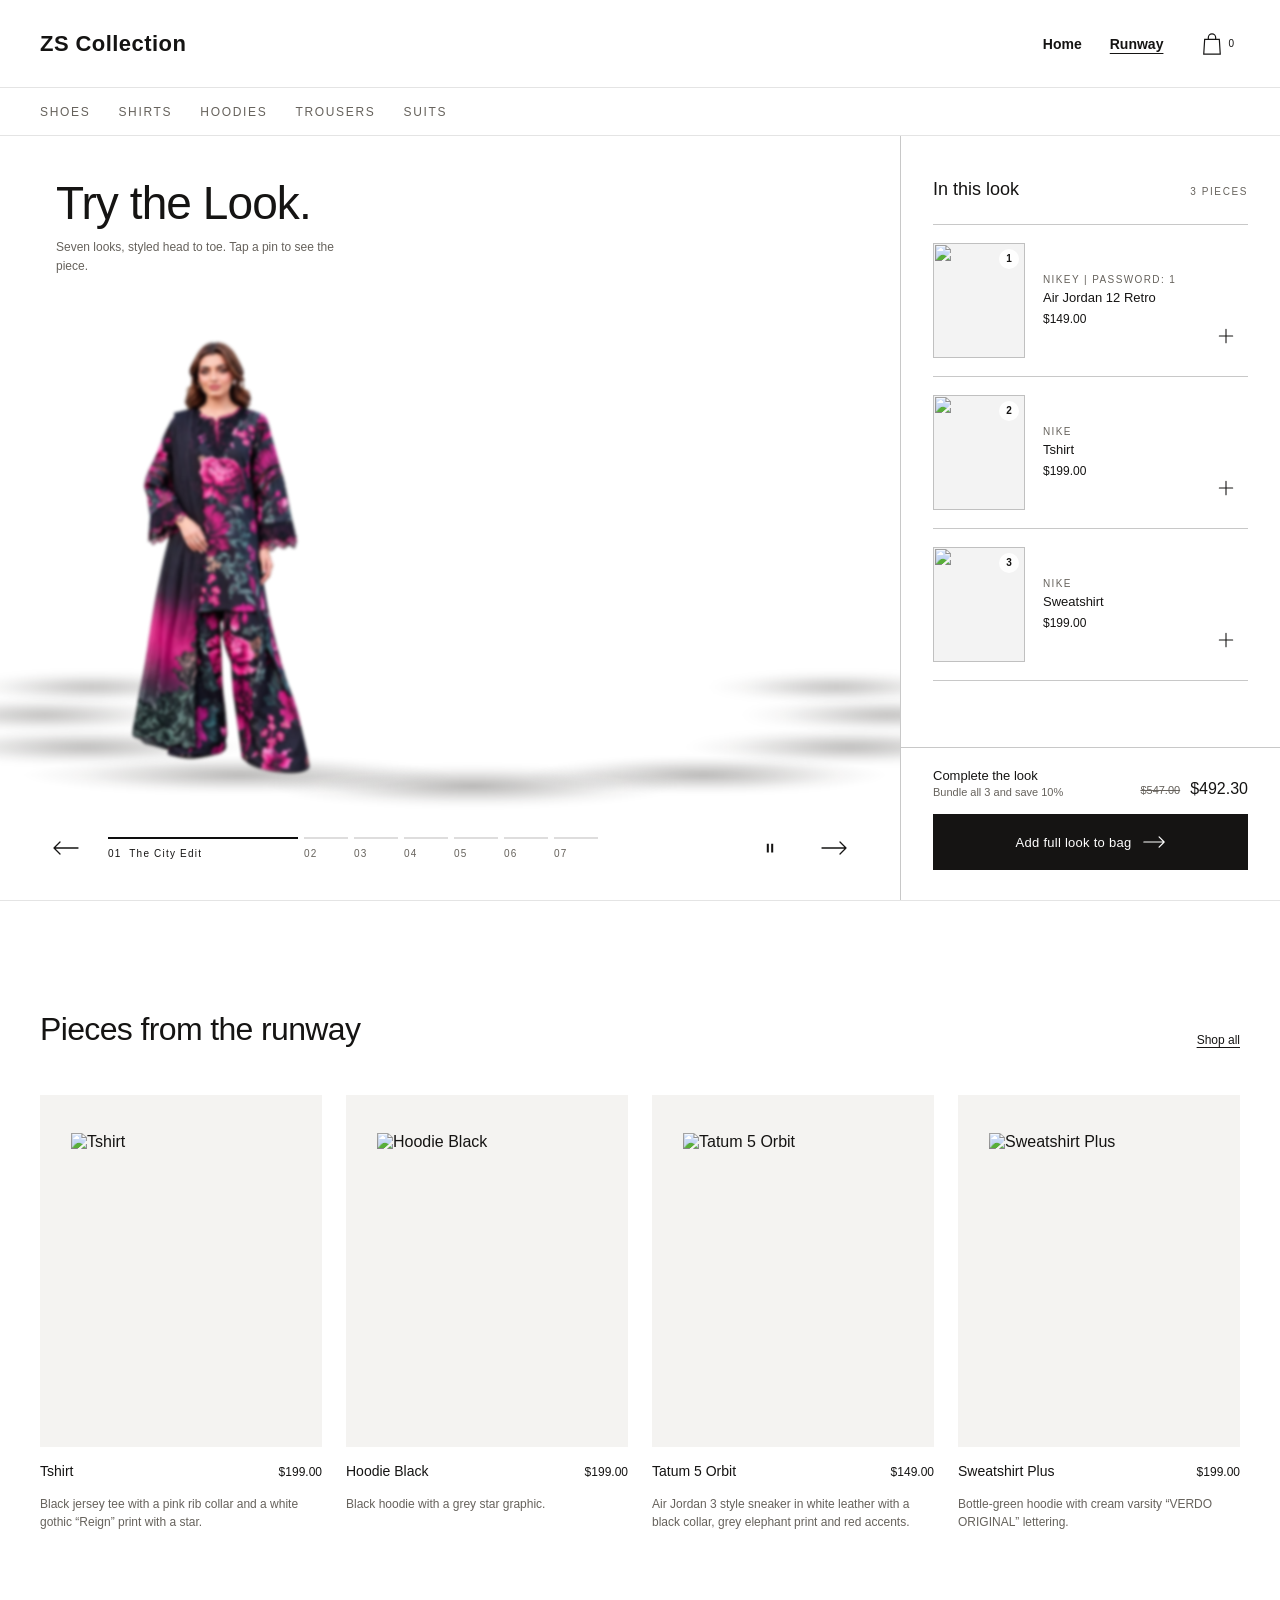
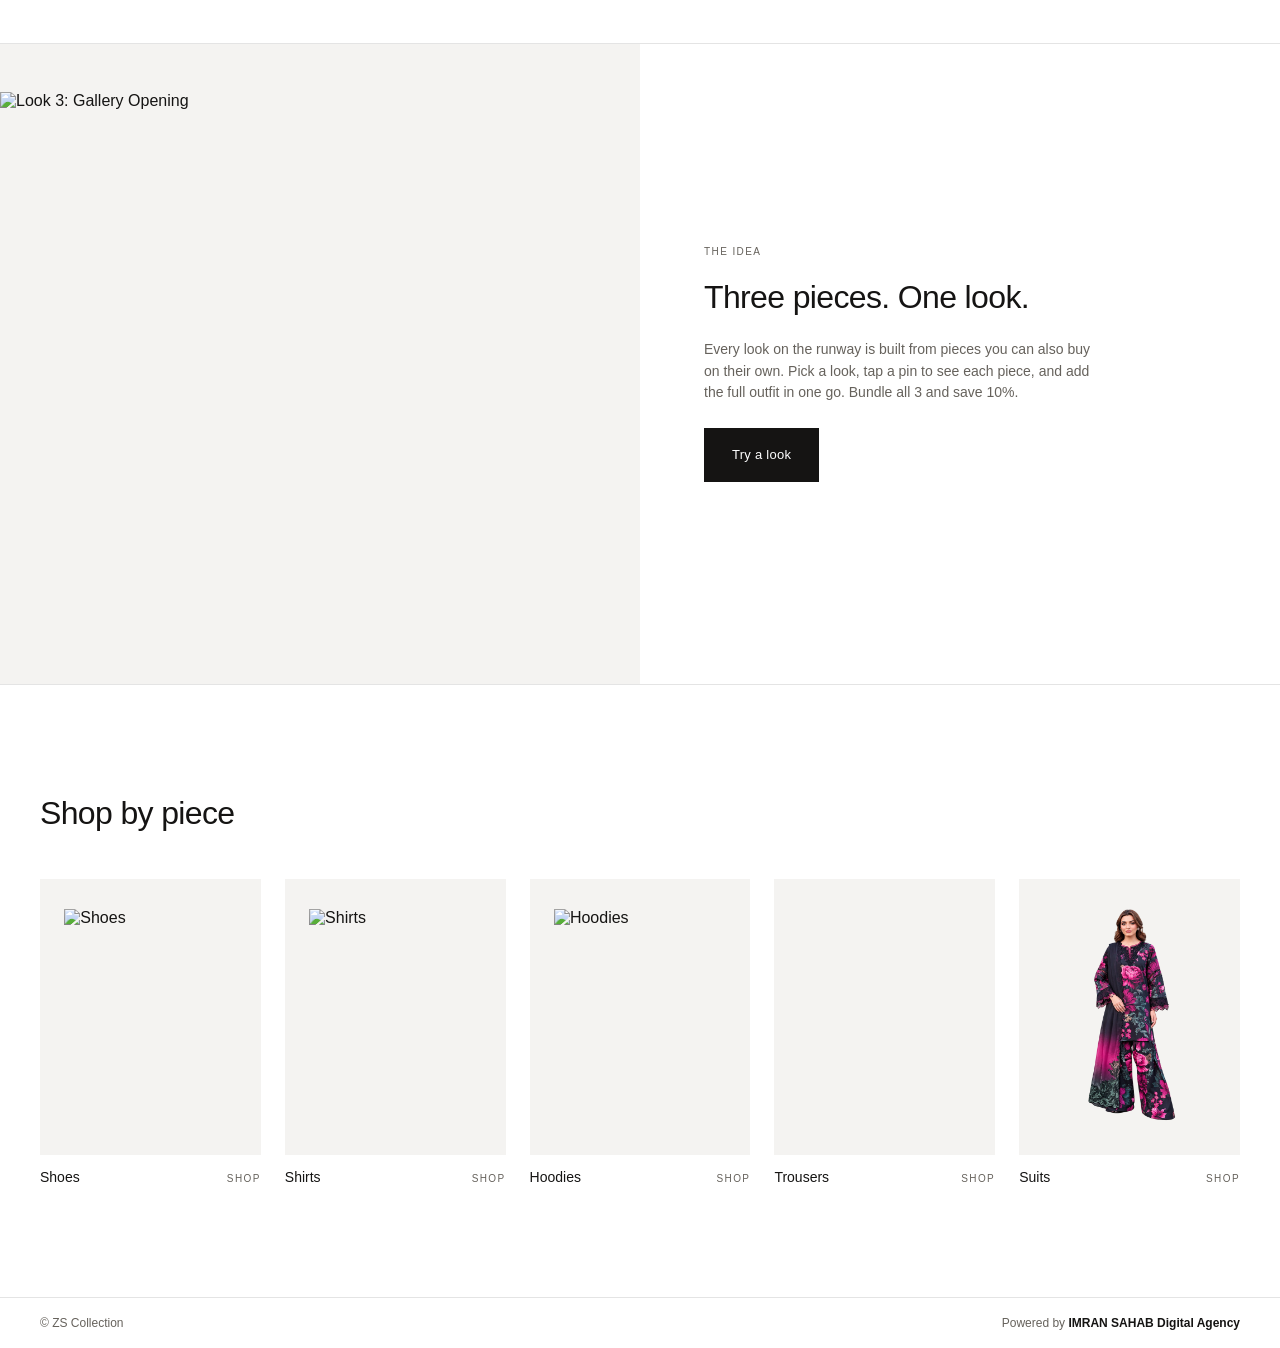
==== commit 61e7542b: "Replace the Nike logo with a ZS Collection wordmark in the header and footer Co-Authored-By: Claude " ====
--- a/index.html
+++ b/index.html
@@ -420,7 +420,7 @@
 </head>
 <body>
 <header class="site-header shopify-section-group-header-group">
-<a href="./" class="brand" aria-label="Runway home"><img src="https://reel-ref-try-the-look.vercel.app/assets/nike-logo.svg" width="68" height="24" alt="Nike"></a>
+<a href="./" class="brand" aria-label="ZS Collection home"><span class="brand-name">ZS Collection</span></a>
 <nav aria-label="Main navigation"><a href="./">Home</a><a href="./" aria-current="page">Runway</a></nav>
 <button id="open-bag" type="button" aria-label="Open styling bag"><svg width="22" height="24" viewBox="0 0 24 26" fill="none" stroke="currentColor" stroke-width="1.3" aria-hidden="true"><path d="M4 8h16l1 16H3L4 8zM8 8V6a4 4 0 0 1 8 0v2"/></svg><span data-cart-count>0</span></button>
 </header>
@@ -462,7 +462,7 @@
 <section class="sx-block" id="shop"><div class="sx-wrap"><div class="sx-block__head"><h2 class="sx-h2">Shop by piece</h2></div>
 <div class="sx-tiles"><a class="sx-tile" href="shoes.html"><div class="sx-card__img"><img src="https://reel-ref-try-the-look.vercel.app/assets/source-tatum-5-orbit.webp" alt="Shoes" loading="lazy"></div><div class="sx-tile__label">Shoes<span>Shop</span></div></a><a class="sx-tile" href="shirts.html"><div class="sx-card__img"><img src="https://reel-ref-try-the-look.vercel.app/assets/source-tshirt.webp" alt="Shirts" loading="lazy"></div><div class="sx-tile__label">Shirts<span>Shop</span></div></a><a class="sx-tile" href="hoodies.html"><div class="sx-card__img"><img src="https://reel-ref-try-the-look.vercel.app/assets/source-hoodie.webp" alt="Hoodies" loading="lazy"></div><div class="sx-tile__label">Hoodies<span>Shop</span></div></a><a class="sx-tile" href="trousers.html"><div class="sx-card__img sx-card__img--crop sx-legs"><img src="https://reel-ref-try-the-look.vercel.app/assets/model-1-640.webp" alt="Trousers" loading="lazy"></div><div class="sx-tile__label">Trousers<span>Shop</span></div></a><a class="sx-tile" href="suits.html"><div class="sx-card__img"><img src="images/floral-palazzo-suit.webp" alt="Suits" loading="lazy"></div><div class="sx-tile__label">Suits<span>Shop</span></div></a></div></div></section>
 </main>
-<footer class="site-footer"><span>© Runway</span><span>Powered by <strong>IMRAN SAHAB Digital Agency</strong></span></footer>
+<footer class="site-footer"><span>© ZS Collection</span><span>Powered by <strong>IMRAN SAHAB Digital Agency</strong></span></footer>
 <dialog id="bag-dialog" aria-labelledby="bag-title">
 <div class="bag-heading"><h2 id="bag-title">Your styling bag</h2><button id="close-bag" type="button" aria-label="Close styling bag">×</button></div>
 <p class="bag-note">A local outfit shortlist. No payment or order is collected here. Review your bag to continue to checkout.</p>
--- a/site.css
+++ b/site.css
@@ -190,3 +190,6 @@
 @media (max-width:749px){.sx-prod__media--photo{min-height:520px}}
 .rw__add:disabled{opacity:.35;cursor:default}
 .rw__add:disabled::before{display:none}
+
+.brand-name{font-size:22px;font-weight:600;letter-spacing:.02em;line-height:1;white-space:nowrap}
+@media (max-width:749px){.brand-name{font-size:16px}}
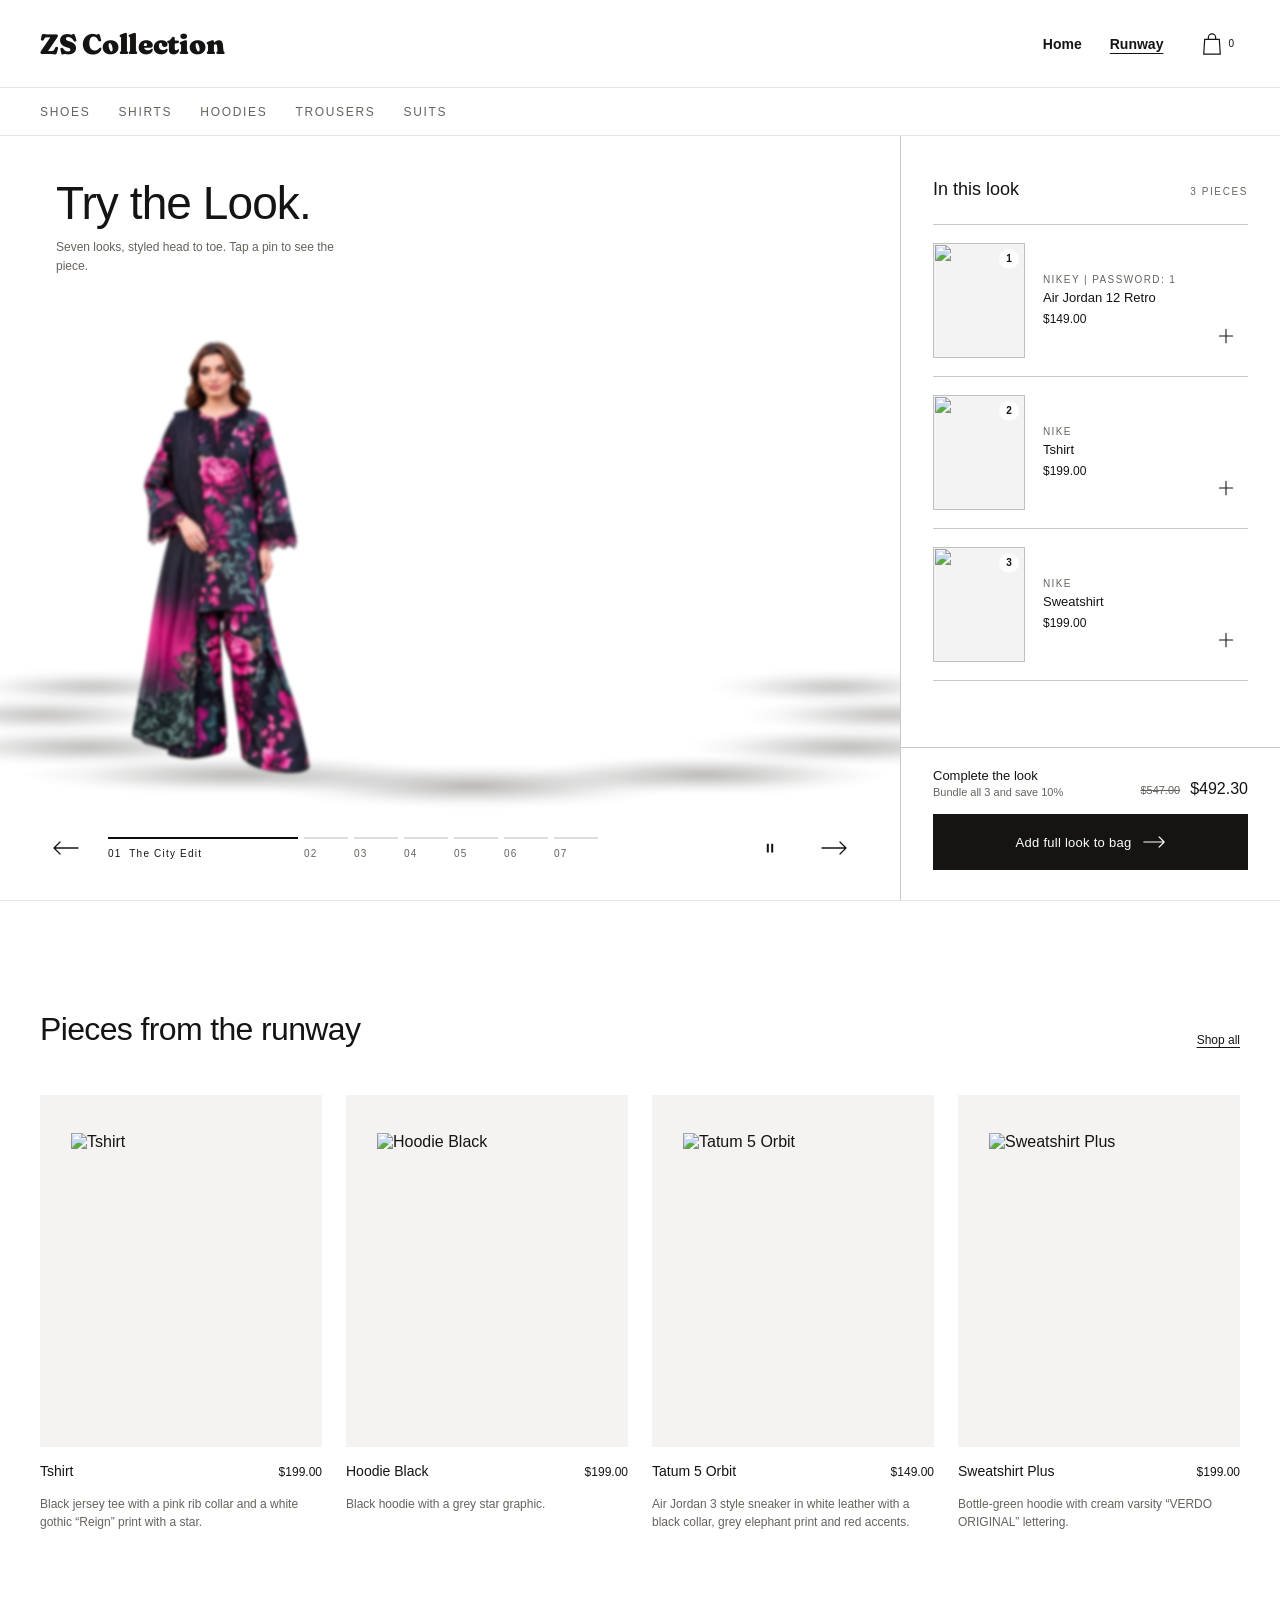
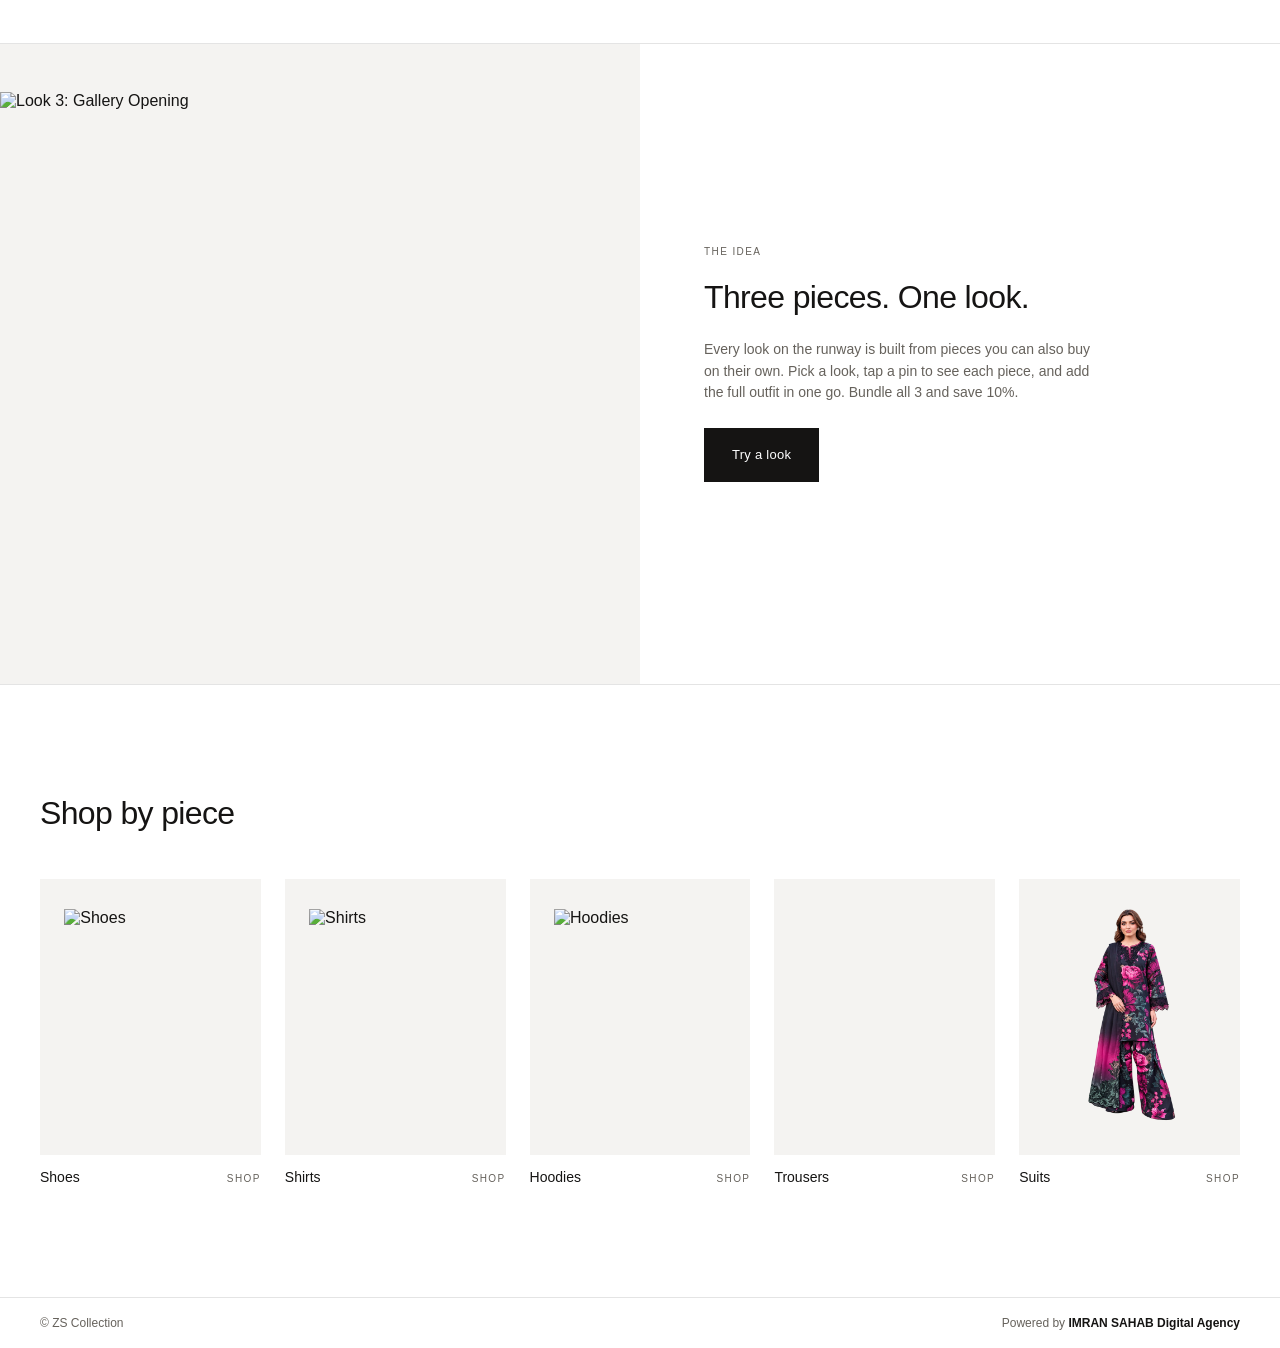
==== commit 8eea5f40: "Set the ZS Collection wordmark in a heavy retro serif (Fraunces Black) Co-Authored-By: Claude Sonnet" ====
--- a/index.html
+++ b/index.html
@@ -416,6 +416,9 @@
 @media (max-width:749px){.site-footer{padding:16px 20px}}
 
 </style>
+<link rel="preconnect" href="https://fonts.googleapis.com">
+<link rel="preconnect" href="https://fonts.gstatic.com" crossorigin>
+<link rel="stylesheet" href="https://fonts.googleapis.com/css2?family=Fraunces:opsz,wght@9..144,900&display=swap">
 <link rel="stylesheet" href="site.css">
 </head>
 <body>
--- a/site.css
+++ b/site.css
@@ -193,3 +193,6 @@
 
 .brand-name{font-size:22px;font-weight:600;letter-spacing:.02em;line-height:1;white-space:nowrap}
 @media (max-width:749px){.brand-name{font-size:16px}}
+
+.brand-name{font-family:Fraunces,"Abril Fatface",Georgia,"Times New Roman",serif;font-weight:900;font-size:28px;letter-spacing:-.01em;font-variation-settings:"SOFT" 100,"WONK" 1}
+@media (max-width:749px){.brand-name{font-size:21px}}
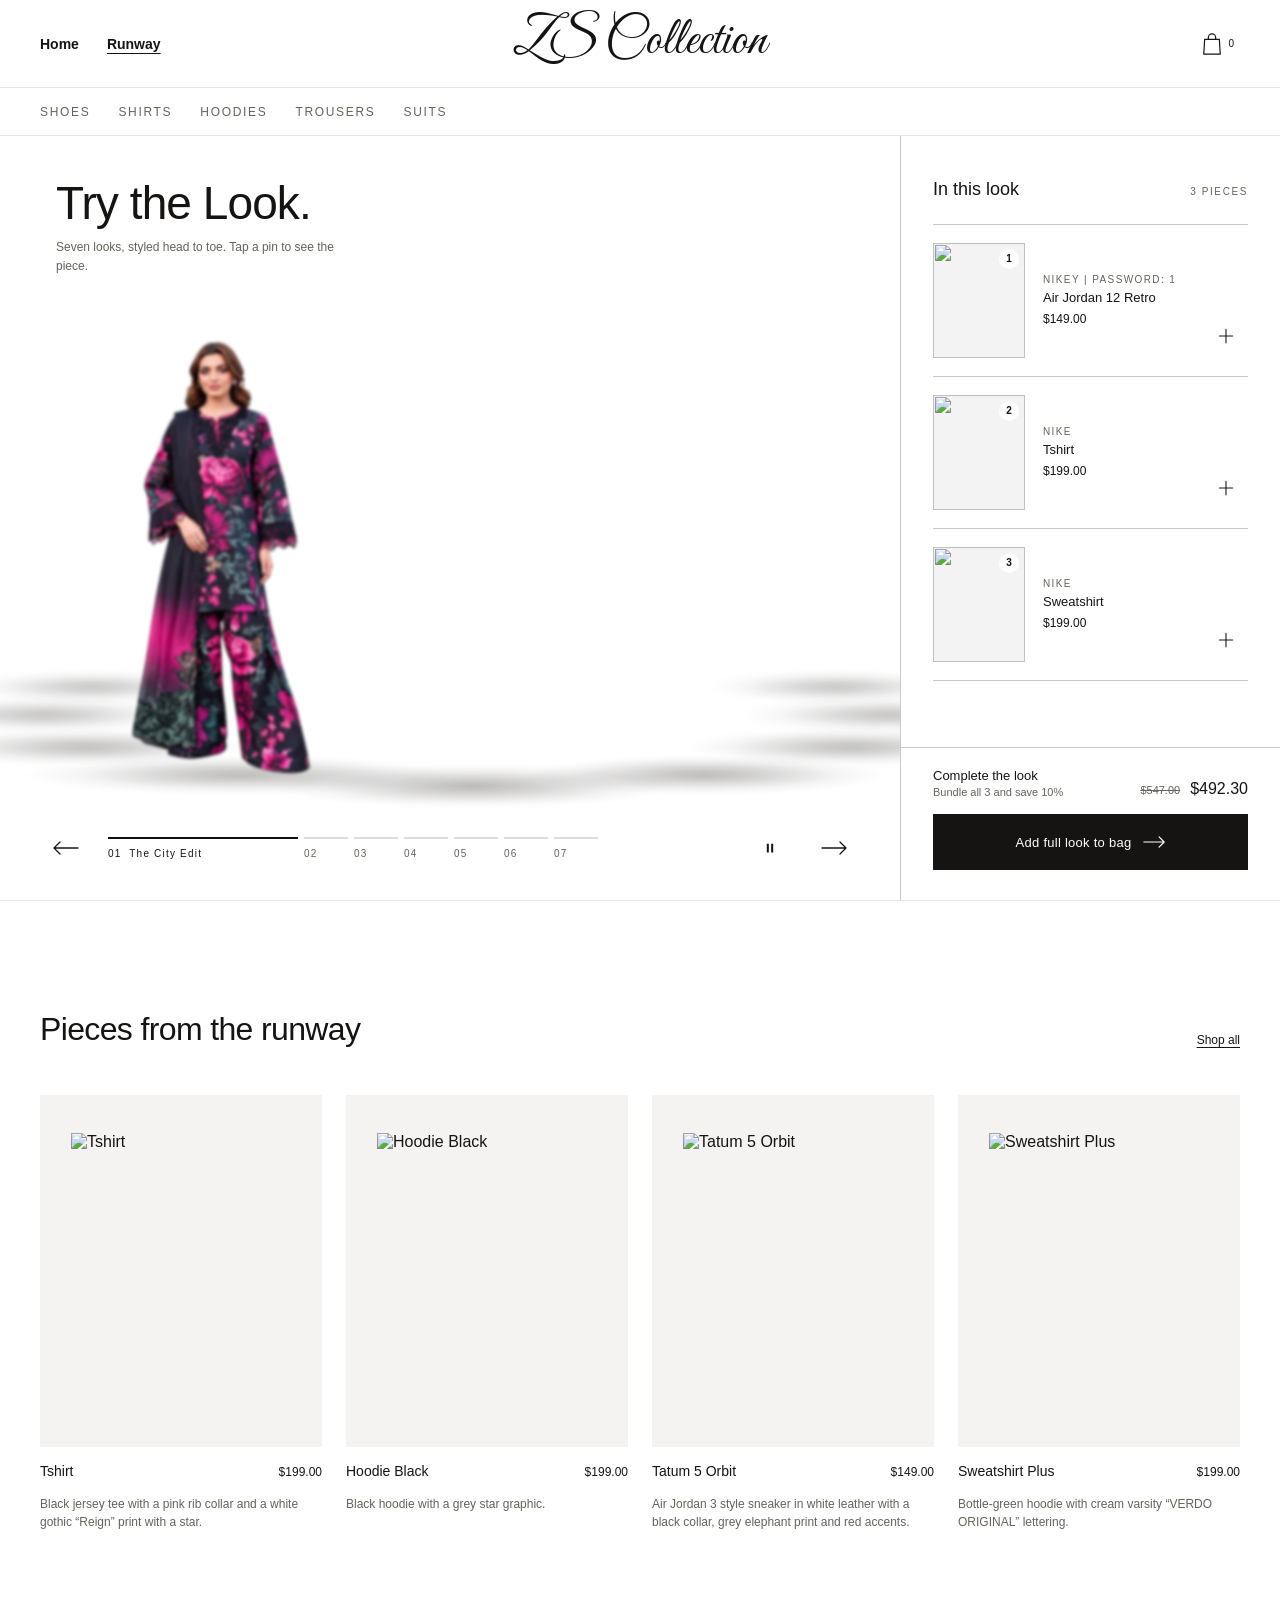
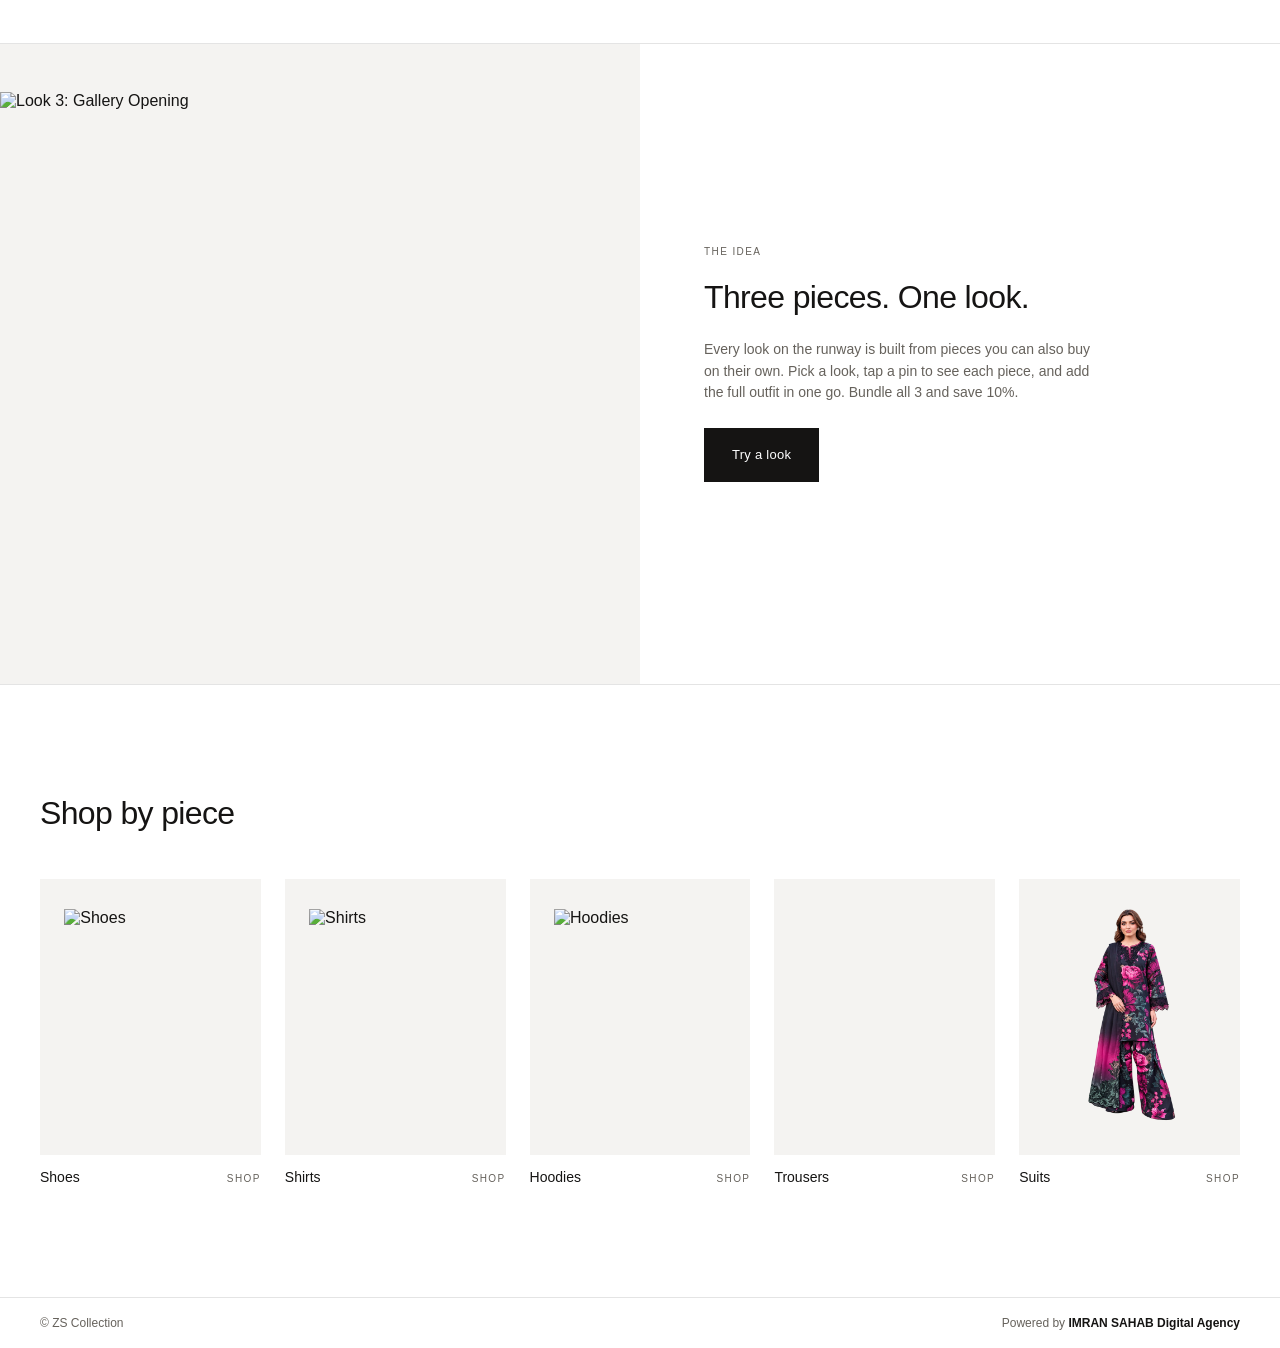
==== commit 87adbf1b: "Centre a larger script ZS Collection wordmark (Great Vibes) in the header Co-Authored-By: Claude Son" ====
--- a/index.html
+++ b/index.html
@@ -418,7 +418,7 @@
 </style>
 <link rel="preconnect" href="https://fonts.googleapis.com">
 <link rel="preconnect" href="https://fonts.gstatic.com" crossorigin>
-<link rel="stylesheet" href="https://fonts.googleapis.com/css2?family=Fraunces:opsz,wght@9..144,900&display=swap">
+<link rel="stylesheet" href="https://fonts.googleapis.com/css2?family=Great+Vibes&display=swap">
 <link rel="stylesheet" href="site.css">
 </head>
 <body>
--- a/site.css
+++ b/site.css
@@ -196,3 +196,10 @@
 
 .brand-name{font-family:Fraunces,"Abril Fatface",Georgia,"Times New Roman",serif;font-weight:900;font-size:28px;letter-spacing:-.01em;font-variation-settings:"SOFT" 100,"WONK" 1}
 @media (max-width:749px){.brand-name{font-size:21px}}
+
+/* centred script wordmark */
+.site-header nav{margin-right:auto}
+.brand{margin-right:0;position:absolute;left:50%;top:50%;transform:translate(-50%,-50%);z-index:1}
+.brand-name{font-family:"Great Vibes","Pinyon Script",cursive;font-weight:400;font-size:52px;letter-spacing:0;line-height:1;font-variation-settings:normal;padding:6px 0 10px}
+@media (max-width:749px){.brand-name{font-size:34px;padding:2px 0 6px}}
+@media (max-width:749px){.site-header nav{display:none}#open-bag{margin-left:auto}}
